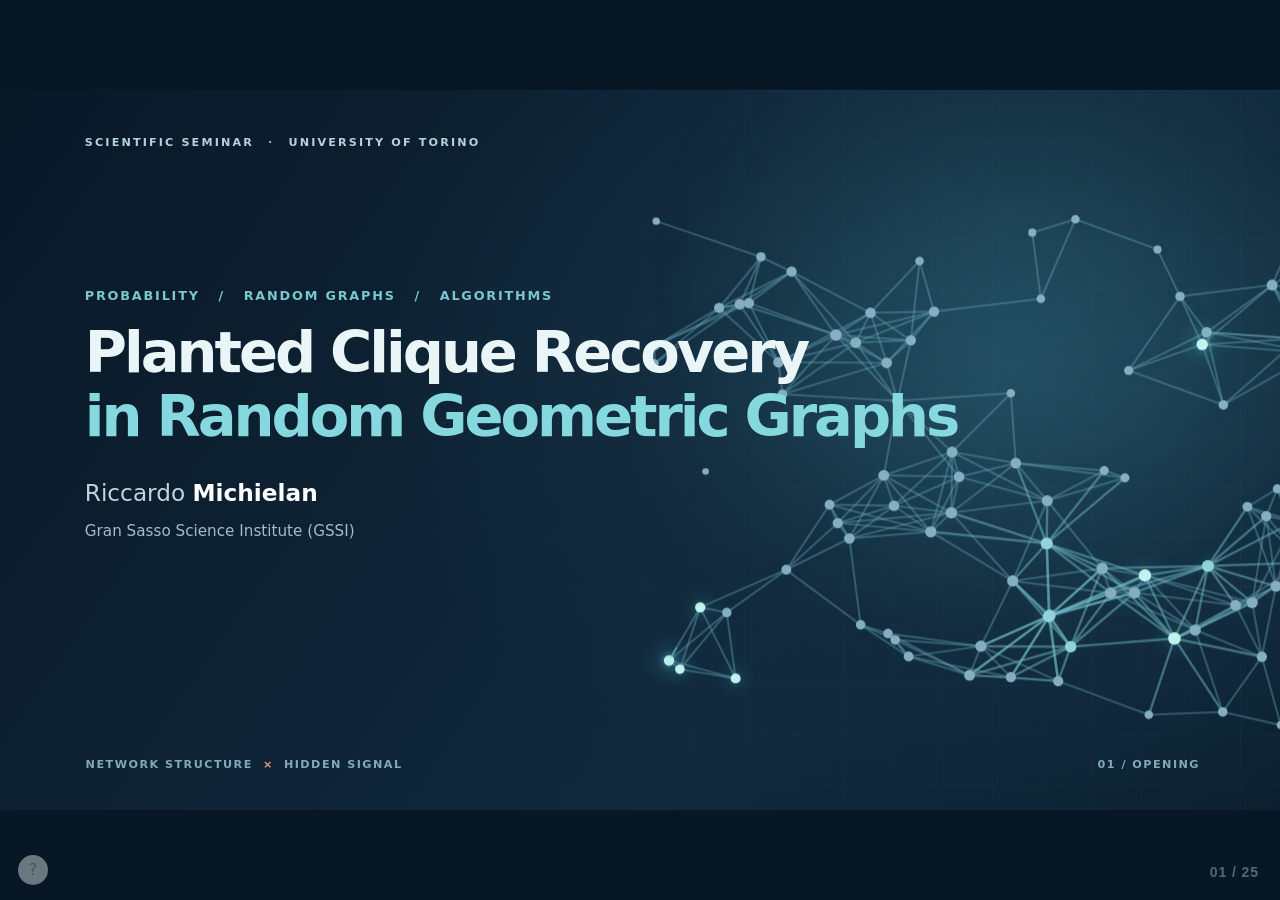
==== index.html @ 662ee512 "Refine slide 18 diagram labels Co-authored-by: Copilot <223556219+Copilot@users.noreply.github.com>" ====
<!doctype html><html lang="en"><head><meta charset="utf-8"><meta name="viewport" content="width=device-width,initial-scale=1"><title>Planted Clique Recovery in Random Geometric Graphs</title><style>/* Canonical 12-Nov-2026 deck viewport/slide foundation.
   These are shared template rules, not RGG-specific positioning patches. */
:root{color-scheme:dark}
html,body{margin:0;width:100%;height:100%;overflow:hidden;background:#081726}
body{font-family:"Aptos Display",Aptos,"Segoe UI Variable Display","Segoe UI",system-ui,-apple-system,sans-serif;-webkit-font-smoothing:antialiased}
.slide{isolation:isolate;position:absolute;left:0;top:0;overflow:hidden;width:1600px;height:900px;transform:scale(var(--deck-scale,1));transform-origin:0 0}

/* One logical 1600 x 900 stage. Only the stage is scaled on resize. */
:root{--deck-scale:1;--paper:#f3f7f9;--txt:#20394b;--sub:#496778;--a:#198a94;--violet:#9270bd;--orange:#c58752;--green:#279d8a;--body-size:27px;--caption-size:20px;--motion:650ms;--ease:cubic-bezier(.23,.75,.22,1);}
#deck-viewport{position:fixed;inset:0;display:grid;place-items:center;overflow:hidden;background:#081726;}
#deck-frame{position:relative;width:calc(1600px * var(--deck-scale));height:calc(900px * var(--deck-scale));}
button,input{font-family:inherit;}
.stage{position:absolute;inset:0;z-index:3;opacity:0;pointer-events:none;visibility:hidden;transition:opacity 400ms ease,visibility 400ms;}
.stage.is-active{opacity:1;pointer-events:auto;visibility:visible;}
.stage .line-label{position:absolute;left:104px;top:48px;font-size:17px;font-weight:750;letter-spacing:.13em;color:#52768a;}
.stage .line-label::before{content:"";display:inline-block;width:7px;height:7px;border-radius:50%;background:var(--a);margin-right:12px;}
.s4 .line-label::before{background:var(--violet);}.s5 .line-label::before{background:var(--orange);}
.top{position:absolute;left:104px;right:100px;top:110px;z-index:2;}
.stage h2{font-size:54px;letter-spacing:-.052em;font-weight:690;line-height:1.09;margin:0;color:#223a4c;}
.stage .sub{margin:13px 0 0;font-size:25px;color:#4f6d7f;line-height:1.35;max-width:94%;}
.stage .foot{position:absolute;left:104px;bottom:34px;font-size:14px;letter-spacing:.055em;color:#557285;font-weight:670;}
.foot strong{color:#304a5d;}
.eyeline{font-size:18px;font-weight:760;letter-spacing:.09em;color:#177e88;margin-bottom:12px;}
.s4 .eyeline{color:#855bab;}.s5 .eyeline{color:#a56b3d;}
.phase{position:absolute;inset:0;opacity:0;visibility:hidden;transform:translateY(7px);transition:opacity 380ms ease,transform 550ms var(--ease),visibility 380ms;}
.stage[data-step="0"] .phase[data-i="0"],.stage[data-step="1"] .phase[data-i="1"],.stage[data-step="2"] .phase[data-i="2"],.stage[data-step="3"] .phase[data-i="3"]{opacity:1;visibility:visible;transform:none;}
.phase h3{font-size:34px;letter-spacing:-.035em;line-height:1.14;margin:0 0 15px;font-weight:700;color:#243d50;}
.phase p{font-size:var(--body-size);color:#385568;line-height:1.38;margin:0 0 12px;}
.pillbox{margin-top:20px;display:flex;flex-wrap:wrap;gap:9px;}
.pillbox span{border:1px solid #ccdee5;background:#ffffffb0;border-radius:5px;padding:8px 11px;color:#416177;font-size:18px;font-weight:630;}
.idea{margin-top:22px;background:#e2f3ef;padding:17px;border-radius:3px;border-left:4px solid #29a28a;color:#36675f;font-size:23px;line-height:1.35;}
.latex svg{overflow:visible;vertical-align:middle;max-width:100%;}
.formula.latex svg{font-size:1.15em;color:#20394a;}
.meta .latex svg{font-size:1em;color:inherit;}
@media(prefers-reduced-motion:reduce){.stage,.phase,.network-stage,.hero{transition:none;}}
@media print{#deck-viewport{position:static;display:block;}#deck-frame{width:1600px;height:900px;}.slide{transform:none;}body{print-color-adjust:exact;-webkit-print-color-adjust:exact;}}

.slide:focus{outline:none;}

/* Reusable opt-in scientific layout primitives. Existing 12-Nov slides are unchanged. */
.talk-stack{display:flex;flex-direction:column;gap:var(--talk-space,22px)}
.talk-row{display:flex;flex-direction:row;align-items:stretch;gap:var(--talk-space,22px)}
.talk-row>.talk-panel{flex:1;min-width:0}
.talk-panel{padding:var(--talk-panel-padding,24px);border:1px solid #dbe5ed;border-radius:13px;background:#fff}
.talk-muted{color:#506b7d}
.talk-math{display:flex;align-items:center;justify-content:center;text-align:center}
.talk-two-column{display:grid;grid-template-columns:repeat(2,minmax(0,1fr));gap:var(--talk-space,22px)}

/* Opt-in theorem, algorithm, and takeaway patterns for new slides. */
.talk-theorem-card,.talk-algorithm-card{background:#fff;border:1px solid #d9e5e9;border-radius:12px;padding:28px 30px}
.talk-theorem-label{font-size:16px;letter-spacing:.105em;font-weight:750;color:#a06a33}
.talk-theorem-card h3,.talk-algorithm-card h3{font-size:32px;color:#2a4455;letter-spacing:-.03em;margin:17px 0}
.talk-theorem-card p,.talk-algorithm-card p{font-size:24px;line-height:1.4;color:#456276}
.talk-formula{padding:19px 22px;margin-top:28px;background:#ecf5f7;color:#1e7786;border-left:4px solid #4cabb2;font-size:28px;font-weight:600}
.talk-steps{margin:21px 0 0;background:#f6f9fa;border-left:3px solid #c58d50;padding:22px 24px;font:23px/1.55 'Cascadia Code',Consolas,monospace;color:#365263;white-space:pre-wrap}
.talk-takeaway{background:#e8f3f2;border-left:4px solid #269b9b;padding:25px 28px;border-radius:8px}
.talk-takeaway strong{color:#20777d;font-size:23px}.talk-takeaway p{color:#385d62;font-size:25px;margin:12px 0 0}

/* Presenter controls stay outside the scaled stage, available at any window size. */
.toolbar{position:fixed;left:18px;bottom:15px;z-index:90;}
.toolbar>button:not(#help),.toolbar .seed,.nav>button{display:none;}
.toolbar #help{width:30px;height:30px;padding:0;border:1px solid #92afbb55;border-radius:50%;background:#eff6f7aa;color:#477d8c;font-size:15px;cursor:pointer;opacity:.65;}
.toolbar #help:hover{opacity:1;}
.nav{position:fixed;right:20px;bottom:18px;z-index:90;pointer-events:none;}
.nav span{font-size:13px;color:#7c97a8;font-weight:700;letter-spacing:.08em;}
.helpbox{position:fixed;bottom:60px;left:18px;z-index:95;background:#153247;color:#eaf2f5;padding:19px 23px;border:1px solid #32677f;border-radius:10px;font-size:15px;line-height:1.85;display:none;box-shadow:0 19px 50px #0004;max-width:calc(100vw - 36px);}
.helpbox.visible{display:block;}
.network-parameters{position:fixed;right:25px;bottom:60px;z-index:100;width:min(410px,calc(100vw - 36px));max-height:calc(100vh - 90px);overflow:auto;color:#e9f1f7;background:#122b3c;border:1px solid #457082;border-radius:14px;padding:20px 22px 18px;box-shadow:0 20px 65px #03172555;visibility:hidden;opacity:0;transform:translateY(10px);pointer-events:none;transition:opacity 200ms,transform 200ms,visibility 200ms;}
.network-parameters.visible{visibility:visible;opacity:1;transform:none;pointer-events:auto;}
.parameter-heading{display:flex;align-items:center;justify-content:space-between;letter-spacing:.12em;font-size:14px;color:#79cdd1;}
.parameter-heading button{border:0;background:transparent;font-size:27px;color:#c1dce0;cursor:pointer;}
.parameter-caption{font-size:15px;line-height:1.5;color:#a6bdc9;margin:12px 0 18px;}
.network-parameters label{display:flex;align-items:center;justify-content:space-between;gap:15px;margin:13px 0;color:#d0e5ec;font-size:17px;}
.network-parameters label em{font-family:Georgia,serif;font-size:19px;font-style:italic;color:#80d2d3;}
.network-parameters input{padding:8px 10px;border:1px solid #547d90;border-radius:7px;background:#203f52;color:white;font-size:17px;font-variant-numeric:tabular-nums;}
.network-parameters input:focus{outline:2px solid #6dd1d6;outline-offset:2px;}
.network-parameters .parameter-slider{width:100%;display:block;margin:2px 0 0;padding:0;accent-color:#6ccdd2;background:transparent;height:25px;cursor:pointer;}
.network-parameters output{min-width:60px;text-align:right;color:#85d2d7;font-size:18px;font-weight:760;font-variant-numeric:tabular-nums;}
.parameter-limits{display:flex;justify-content:space-between;color:#a3bdc7;font-size:14px;margin:0 0 10px;}
#seed-input{display:block;width:100%;margin:1px 0 8px;}
.parameter-error{color:#f4b7ad;font-size:14px;line-height:1.3;}
.parameter-apply{width:100%;padding:11px;border:1px solid #79c8d0;border-radius:7px;background:#277d8c;color:white;font-size:16px;font-weight:750;cursor:pointer;}
.parameter-apply:hover{background:#308d9a;}
.network-parameters p{color:#abc3ce;margin:12px 0 0;font-size:14px;}
.network-parameters kbd{border:1px solid #668b9d;border-radius:3px;padding:1px 4px;color:#dceff4;}
@media print{.toolbar,.nav,.helpbox,.network-parameters{display:none;}}

/* Confirm slider updates at the presentation scale without hiding the deck. */
.parameter-status{position:fixed;z-index:91;right:26px;bottom:57px;max-width:min(540px,calc(100vw - 40px));background:#142f42;color:#eefaff;border:1px solid #72bfc2;border-radius:9px;padding:11px 15px;font-size:15px;font-weight:650;box-shadow:0 11px 35px #001b2d55;pointer-events:none;opacity:0;transform:translateY(8px);transition:opacity 220ms,transform 220ms;}
.parameter-status.visible{opacity:1;transform:none;}
@media print{.parameter-status{display:none;}}

/* New talk: long interactive slides need a concise, readable help panel. */
.helpbox .help-secondary{display:block;margin-top:10px;padding-top:10px;border-top:1px solid #32677f;color:#b6d3dd;font-size:13px;line-height:1.45}
.toolbar #help:focus-visible{outline:2px solid #5ac4cf;outline-offset:4px;opacity:1}
/* Let the hidden navigation buttons stay absent exactly as in the 12-Nov deck. */

/* Planted Clique Recovery · 1600 x 900 · inspired by 12-Nov-2026 deck */
:root{--ink:#203c4f;--sub:#546e7f;--accent:#218c95;--rust:#db8a53;--blue:#528baa;--line:#d4e2e8;--paper:#f3f7f9;--soft:#eaf4f4}
*{box-sizing:border-box}html,body{background:#091827;font-family:'Aptos Display',Aptos,'Segoe UI Variable Display','Segoe UI',system-ui,sans-serif}
.slide{background:linear-gradient(135deg,#f7fafb,#eff5f7);color:var(--ink)}
.stage{background:radial-gradient(ellipse 55% 70% at 80% 22%,#e7f2f5,transparent),linear-gradient(135deg,#f4f8fa,#eef3f8);color:var(--ink)}
.stage .line-label{top:48px;left:104px;font-size:17px;font-weight:750;letter-spacing:.13em;color:#52768a}
.stage .top{left:104px;right:100px;top:110px}
.stage h2{font-size:54px;line-height:1.09;font-weight:690;letter-spacing:-.052em;margin:0;color:#223a4c}
.stage .top .sub{font-size:25px;line-height:1.35;margin:13px 0 0;color:#4f6d7f}
.stage .foot{left:104px;bottom:34px;right:100px;letter-spacing:.055em;font-size:14px}
.foot-right{float:right;font-weight:620;color:#8197a3}
.tex svg{vertical-align:-.12em;max-width:100%;height:auto;color:inherit;fill:currentColor}
.mini-label{font-size:15px;letter-spacing:.13em;font-weight:800;color:#2a9b95}
.teal{font-style:normal;color:#208d91}
[data-reveal]{opacity:.08;transform:translateY(8px);transition:opacity .48s ease,transform .55s ease,filter .5s;filter:grayscale(.8)}
.stage[data-step="1"] [data-reveal="1"],.stage[data-step="2"] [data-reveal="1"],.stage[data-step="3"] [data-reveal="1"],.stage[data-step="4"] [data-reveal="1"],.stage[data-step="5"] [data-reveal="1"],
.stage[data-step="2"] [data-reveal="2"],.stage[data-step="3"] [data-reveal="2"],.stage[data-step="4"] [data-reveal="2"],.stage[data-step="5"] [data-reveal="2"],
.stage[data-step="3"] [data-reveal="3"],.stage[data-step="4"] [data-reveal="3"],.stage[data-step="5"] [data-reveal="3"],
.stage[data-step="4"] [data-reveal="4"],.stage[data-step="5"] [data-reveal="4"],.stage[data-step="5"] [data-reveal="5"],
.stage [data-reveal="0"]{opacity:1;transform:none;filter:none}
.stage[data-step="1"] [data-reveal="1"],.stage[data-step="2"] [data-reveal="1"],.stage[data-step="3"] [data-reveal="1"],.stage[data-step="4"] [data-reveal="1"],.stage[data-step="5"] [data-reveal="1"],.stage[data-step="2"] [data-reveal="2"],.stage[data-step="3"] [data-reveal="2"],.stage[data-step="4"] [data-reveal="2"],.stage[data-step="5"] [data-reveal="2"],.stage[data-step="3"] [data-reveal="3"],.stage[data-step="4"] [data-reveal="3"],.stage[data-step="5"] [data-reveal="3"],.stage[data-step="4"] [data-reveal="4"],.stage[data-step="5"] [data-reveal="4"],.stage[data-step="5"] [data-reveal="5"]{opacity:1;transform:none;filter:none}
.graph-caption{height:38px;display:flex;align-items:center;justify-content:space-between;padding:0 7px;color:#54798a;font-size:15px;font-weight:770;letter-spacing:.07em}
.graph-caption span{font-size:14px;color:#2d9290}
.legend-dot{display:inline-block;width:10px;height:10px;border-radius:50%;background:#5e96a3;margin-right:8px;vertical-align:middle}.legend-dot.orange{background:#dc915a}.legend-dot.selected{background:#dd965f;box-shadow:0 0 0 3px #e8b98f77}
/* cover, a true two-state transformation */
.cover-background{position:absolute;inset:0;background:radial-gradient(ellipse 53% 70% at 79% 39%,#21485c 0%,#122b3d 56%,transparent 94%),linear-gradient(125deg,#091827,#112a3d 65%,#0b1f2f);transition:opacity 1.2s;z-index:0}
.cover-mesh{position:absolute;inset:0;background-image:linear-gradient(#addce307 1px,transparent 1px),linear-gradient(90deg,#addce307 1px,transparent 1px);background-size:62px 62px;mask-image:linear-gradient(90deg,transparent 20%,black 80%);z-index:0;transition:opacity 1s}
.cover-glow{position:absolute;right:-130px;top:-200px;width:900px;height:850px;background:radial-gradient(ellipse,#3e9caa22,transparent 70%);filter:blur(35px);pointer-events:none;transition:opacity 1s}
.cover-art{position:absolute;right:-100px;top:84px;width:930px;height:780px;z-index:1;opacity:.97;filter:drop-shadow(0 0 16px #75b9c011);transition:right 1.1s,top 1.1s,width 1.1s,opacity .8s}
.cover-art svg{width:100%;height:100%;overflow:visible}
.cover-left{position:absolute;top:0;left:106px;z-index:3;width:1120px;color:#eaf5f8;transition:opacity .6s,transform .9s}
.cover-pre{margin-top:57px;letter-spacing:.19em;font-size:14px;font-weight:740;color:#b6d0dd}.cover-pre span{color:#6dbec7;margin:0 10px}
.cover-category{margin-top:174px;color:#79c7cf;font-size:16px;font-weight:700;letter-spacing:.14em}
.cover-left h1{font-size:72px;line-height:1.095;font-weight:620;letter-spacing:-.053em;margin:23px 0 40px;text-wrap:balance}
.cover-left h1 em{font-style:normal;color:#85d9de;font-weight:570}
.cover-name{font-size:29px;color:#bfd5df}.cover-name strong{color:#fff}.cover-meta{font-size:19px;color:#a2bdcb;margin-top:18px}
.cover-bottom{position:absolute;z-index:3;left:107px;right:100px;bottom:50px;display:flex;justify-content:space-between;color:#80aab8;font-size:14px;font-weight:720;letter-spacing:.13em;transition:color .9s}.cover-bottom i{color:#e7a07a;font-style:normal;margin:0 6px}
.cover-about{position:absolute;z-index:2;left:106px;top:84px;width:785px;opacity:0;pointer-events:none;transform:translateY(18px);transition:opacity .65s,transform .85s}
.cover-about-tag{color:#248b92;font-weight:790;font-size:16px;letter-spacing:.14em;margin-bottom:35px}
.cover-about h2{color:#25445b;font-size:46px;line-height:1.13;letter-spacing:-.048em;margin:0;font-weight:700}.cover-about h2 em{color:#288d96;font-style:normal}
.cover-author{color:#607b8b;font-size:23px;margin-top:22px}.cover-author span{padding:0 8px;color:#a7bdc7}
.cover-collab-label{margin:60px 0 19px;color:#598298;font-weight:780;font-size:15px;letter-spacing:.13em}
.cover-collaborators{display:flex;gap:18px;width:782px}.collab{width:244px;background:#ffffffd9;border:1px solid #dce8eb;border-radius:12px;padding:14px;box-shadow:0 10px 24px #1b4f5e0a}.collab img{width:100%;height:127px;object-fit:cover;object-position:center 32%;border-radius:7px;filter:saturate(.83)}.collab:nth-child(3) img{object-position:center 29%}.collab b{display:block;font-size:18px;line-height:1.08;color:#24475c;margin:10px 0 5px}.collab small{display:block;min-height:25px;color:#648194;font-size:13px;line-height:1.2}
.cover-paper{margin-top:32px;border-top:1px solid #d6e3e8;padding-top:17px;display:flex;flex-direction:column;gap:6px}.cover-paper small{font-size:13px;letter-spacing:.12em;font-weight:800;color:#8a9fa9}.cover-paper a{color:#27818a;font-size:19px;text-decoration:none;font-weight:690}.cover-paper a:hover{text-decoration:underline}
.slide[data-page="1"][data-step="1"] .cover-background,.slide:not([data-page="1"]) .cover-background{opacity:0}
.slide[data-page="1"][data-step="1"] .cover-mesh,.slide:not([data-page="1"]) .cover-mesh{opacity:0}
.slide[data-page="1"][data-step="1"] .cover-glow,.slide:not([data-page="1"]) .cover-glow{opacity:0}
.slide[data-page="1"][data-step="1"] .cover-left,.slide:not([data-page="1"]) .cover-left{opacity:0;transform:translateY(-24px);pointer-events:none}
.slide[data-page="1"][data-step="1"] .cover-about{opacity:1;transform:none;pointer-events:auto;transition-delay:.3s}
.slide[data-page="1"][data-step="1"] .cover-bottom{color:#6f96a5}
.slide[data-page="1"][data-step="1"] .cover-art{width:800px;right:3px;top:77px}
.slide:not([data-page="1"]) .cover-art,.slide:not([data-page="1"]) .cover-bottom,.slide:not([data-page="1"]) .cover-about{opacity:0;pointer-events:none}
/* slide 2 */
.hidden-pane{position:absolute;left:106px;right:96px;top:280px;height:507px;transition:opacity .6s,transform .65s}
.hidden-first{display:grid;grid-template-columns:270px 1fr;gap:30px}.small-pattern{padding:23px;border:1px solid #d8e4e8;border-radius:14px;background:#fff;display:flex;flex-direction:column;align-items:center;justify-content:center;gap:20px}.small-pattern small{font-size:15px;letter-spacing:.08em;color:#5b7e8b;font-weight:800;white-space:nowrap}.small-pattern svg{width:230px}.small-pattern span{font-size:19px;color:#537687}
.hidden-graph-area{border:1px solid #d8e5e8;background:#f9fcfc;border-radius:14px;overflow:hidden}.graph-kicker{text-align:center;padding:22px 0 6px;color:#2e6373;font-size:24px;font-weight:680}.hidden-graph-area svg{display:block;width:97%;height:405px;margin:auto}
.hidden-pair{opacity:0;pointer-events:none;transform:translateY(15px)}.pair-question{text-align:center;color:#2c6273;font-size:29px;font-weight:680;height:47px}.pair-wrap{height:452px;display:grid;grid-template-columns:1fr 1fr;gap:20px}.pair-card{border:1px solid #d6e4e9;border-radius:15px;background:#fff;overflow:hidden}.pair-name{font-size:18px;color:#3e798a;font-weight:800;letter-spacing:.11em;text-align:center;padding:13px}.pair-card svg{height:380px;width:100%}
.s2[data-step="3"] .hidden-first,.s2[data-step="4"] .hidden-first,.s2[data-step="5"] .hidden-first{opacity:0;pointer-events:none;transform:translateY(-12px)}
.s2[data-step="3"] .hidden-pair,.s2[data-step="4"] .hidden-pair,.s2[data-step="5"] .hidden-pair{opacity:1;pointer-events:auto;transform:none}
.s2-takeaway{position:absolute;left:106px;right:96px;bottom:73px;text-align:center;color:#3d817d;font-size:24px;font-weight:680}
/* slide 3 */
.paine-idea{position:absolute;left:106px;right:100px;top:283px;height:175px;display:flex;align-items:center;gap:33px;padding:13px 30px;background:#eaf4f2;border-left:5px solid #4ca88f;border-radius:0 11px 11px 0}.paine-idea svg{width:260px;height:150px;flex:none}.paine-idea>div{display:flex;flex-direction:column;gap:9px}.paine-idea strong{font-size:29px;font-weight:720;color:#2d5d63}.paine-idea p{font-size:21px;margin:0;color:#58777a}
.paine-agenda{position:absolute;left:106px;right:100px;top:494px;height:230px;display:grid;grid-template-columns:1fr 35px 1fr 35px 1fr;gap:9px;align-items:center}.agenda{background:#fff;border:1px solid #d6e3e7;border-top:5px solid #3ba399;border-radius:12px;padding:24px 25px;height:212px}.agenda:nth-of-type(3){border-top-color:#967ab8}.agenda:nth-of-type(5){border-top-color:#bc8953}.agenda-num{font-size:17px;font-weight:770;color:#2a918c}.agenda h3{font-size:30px;margin:13px 0 9px;color:#285262}.agenda p{font-size:21px;color:#4f6d7b;margin:0 0 12px;line-height:1.22}.agenda small{color:#6d8994;font-size:15px}.agenda-arrow{text-align:center;color:#55a9a3;font-size:32px}.paine-specific{position:absolute;left:490px;right:440px;bottom:76px;font-size:23px;font-weight:530;color:#356c70;text-align:center}.paine-logos{position:absolute;right:100px;bottom:70px;display:flex;gap:15px;align-items:center}.paine-logos img{width:110px;height:60px;object-fit:contain;background:white;border:1px solid #dae7e8;border-radius:6px;padding:5px}.paine-logos img:first-child{width:114px}
/* slide 4 */
.er-left{position:absolute;left:106px;top:292px;width:540px;display:flex;flex-direction:column;gap:16px}.step-line{display:flex;flex-direction:column;gap:6px;padding:15px 20px;border-left:4px solid #3b9e9b;background:#fff;border-radius:0 10px 10px 0;min-height:82px;box-shadow:0 9px 22px #1a506307}.step-line b{font-size:15px;letter-spacing:.07em;color:#248b90}.step-line .tex{font-size:25px;color:#214c5d}.step-line small{font-size:17px;color:#6b8795}.step-line>span:not(.tex){font-size:22px}.er-message{font-size:26px;color:#3b7a80;background:#e9f5f2;padding:17px 20px;border-radius:8px}
.er-right{position:absolute;left:673px;right:100px;top:275px;height:538px;background:#fff;border:1px solid #dae7eb;border-radius:15px;padding:14px}.er-right svg{width:100%;height:430px;display:block}.graph-legend{display:flex;justify-content:space-around;font-size:17px;color:#617f8d;margin-top:11px}
/* slide 5 */
.timeline-bar{position:absolute;left:155px;right:145px;top:348px;height:4px;background:linear-gradient(90deg,#b5d3da,#58a0a6);border-radius:10px}.history-grid{position:absolute;left:106px;right:100px;top:322px;height:430px;display:grid;grid-template-columns:repeat(4,minmax(0,1fr));gap:21px}.history-item{position:relative;padding:53px 22px 22px;background:linear-gradient(#fff,#f6fafb);border:1px solid #d9e7eb;border-top:0;border-radius:0 0 12px 12px;margin-top:35px}.history-pin{position:absolute;top:-17px;left:25px;width:26px;height:26px;border:5px solid #fff;background:#34949c;box-shadow:0 0 0 2px #429ca2;border-radius:50%}.history-year{font-size:29px;font-weight:780;color:#2b8389;letter-spacing:-.03em}.history-name{font-size:22px;line-height:1.13;color:#2e4c5e;font-weight:760;margin:14px 0}.history-desc{font-size:21px;line-height:1.31;color:#5a7888;min-height:83px}.history-math{font-size:21px;color:#257f85;margin-top:20px;min-height:45px}.history-graphic{display:flex;gap:9px;margin-top:24px;height:35px}.chip-circ{height:22px;width:22px;border-radius:50%}.chip-circ.c1{background:#56a6a3}.chip-circ.c2{background:#c58c5a}.chip-circ.c3{background:#9779b4}.history-item small{position:absolute;bottom:20px;left:20px;font-size:16px;color:#8098a3}.history-source{position:absolute;left:106px;right:100px;bottom:77px;font-size:17px;color:#7b96a1}
/* slide 6 */
.gap-big{position:absolute;left:106px;right:100px;top:277px;height:460px;background:#ffffffd0;border:1px solid #d8e5ea;border-radius:14px;padding:24px 30px;overflow:hidden}.gap-big svg{width:100%;height:100%}.gap-big svg text{fill:#274d5f;font-size:32px;font-weight:700;font-family:'Segoe UI',Arial,sans-serif}.gap-big svg text.gap-point-label{font-size:16px;fill:#6b8798;font-weight:650}.gap-big .gap-text{font-size:27px;fill:#327b7f;font-weight:800;letter-spacing:.05em}.gap-big .gap-subtext{font-size:22px;font-weight:500;fill:#54827e}.gap-region{opacity:0;transition:opacity .5s}.s6[data-step="4"] .gap-region{opacity:1}.gap-note{position:absolute;left:275px;right:275px;bottom:120px;display:flex;flex-direction:column;align-items:center;gap:3px;color:#327b80;font-size:22px}.gap-note strong{font-size:27px}.gap-footnote{position:absolute;left:106px;bottom:77px;color:#8298a3;font-size:15px}
/* slide 7 */
.geom-left{position:absolute;left:106px;top:296px;width:420px;z-index:3}.geom-scene-tag{font-size:15px;font-weight:800;letter-spacing:.14em;color:#389097}.geom-left h3{font-size:42px;line-height:1.1;margin:25px 0 17px;color:#234c5f;letter-spacing:-.03em}.geom-left p{font-size:25px;line-height:1.42;margin:0;color:#587587}.geom-key{display:flex;flex-direction:column;gap:14px;margin-top:38px;font-size:17px;color:#71909c}.geom-swatch{display:inline-block;width:14px;height:14px;border-radius:50%;margin-right:8px;background:#327f9b}.geom-message{font-size:24px;line-height:1.36;color:#236c73;border-left:4px solid #259c99;padding:18px;margin-top:40px;background:#e6f3f0;border-radius:0 9px 9px 0}.geom-right{position:absolute;left:550px;right:100px;top:260px;height:535px;background:#fff;border-radius:14px;border:1px solid #d4e3e9;box-shadow:0 13px 33px #265b6909;overflow:hidden}.geom-right svg{display:block;width:100%;height:495px}.geom-image-credit{font-size:14px;color:#849da5;text-align:right;padding-right:23px}.geom-mini-note{position:absolute;left:107px;right:100px;bottom:74px;color:#6a8793;font-size:18px;letter-spacing:.01em}
/* slide 8 */
.rgg-left,.plant-left,.rec-left{position:absolute;left:106px;top:280px;width:645px;height:535px}.rgg-right,.plant-right,.rec-right{position:absolute;left:785px;top:266px;width:710px;height:564px;background:white;border:1px solid #d8e5ea;border-radius:13px;padding:13px 14px 12px}
.math-layers{display:flex;flex-direction:column;gap:11px}.math-line{background:#fff;padding:17px 18px;border:1px solid #dce6ec;border-left:4px solid #38969c;border-radius:0 9px 9px 0;font-size:24px;color:#27566a;line-height:1.35;min-height:65px}.math-line .tex{font-size:23px}.math-line p{font-size:17px;color:#72909e;margin:9px 0 0}.rgg-threshold{margin-top:23px;padding:20px 23px;background:#e8f4f1;border-radius:9px;display:flex;align-items:center;gap:17px;flex-wrap:wrap}.rgg-critical{color:#2b8d8a;font-size:17px;font-weight:800;letter-spacing:.07em}.rgg-threshold strong{font-size:27px;color:#267a80}.regime-list{display:flex;gap:13px;width:100%;font-size:16px;color:#688b92}.regime-list span+span:before{content:'·';margin-right:12px;color:#4fa5a3}
.rgg-stats{display:grid;grid-template-columns:repeat(2,minmax(0,1fr));gap:12px;margin-top:24px}.rgg-stats>div{border:1px solid #e0e9ec;background:#fff;border-radius:8px;padding:12px 16px}.rgg-stats>div span{display:block;color:#8196a2;font-size:13px;letter-spacing:.06em;font-weight:780}.rgg-stats>div strong{display:block;color:#2d6276;font-size:23px;margin-top:4px}
.rgg-right{height:575px}.rgg-right svg{display:block;width:100%;height:405px;cursor:grab;touch-action:none}.rgg-right svg:active{cursor:grabbing}.rgg-slider-row{margin:3px 11px 0}.rgg-slider-row label,.plant-control label{display:flex;justify-content:space-between;font-size:16px;font-weight:800;letter-spacing:.04em;color:#477887}.rgg-slider-row label b,.plant-control label strong{color:#1d7c84;font-size:23px;letter-spacing:0}.rgg-slider-row input,.plant-control input{appearance:none;width:100%;height:9px;background:linear-gradient(90deg,#86bcc1,#327c9c);border-radius:10px;outline:0;margin:14px 0 8px;cursor:pointer}.rgg-slider-row input::-webkit-slider-thumb,.plant-control input::-webkit-slider-thumb{appearance:none;height:20px;width:20px;border-radius:50%;background:#fff;border:4px solid #2c9498;box-shadow:0 0 0 2px #fff}.rgg-slider-row input::-moz-range-thumb,.plant-control input::-moz-range-thumb{height:17px;width:17px;border-radius:50%;background:#fff;border:4px solid #2c9498}.rgg-ticks{display:flex;justify-content:space-between;font-size:14px;color:#7f98a1;position:relative}.rgg-log-tick{position:absolute;left:19.7%;top:0;transform:translateX(-50%);color:#bb8353;font-weight:780}.rgg-log-tick:before{content:'';display:block;border-left:2px solid #d69b62;height:13px;position:absolute;top:-36px;left:50%;pointer-events:none}.rgg-instructions{font-size:13px;color:#8299a2;text-align:center;white-space:nowrap;margin-top:8px}
/* slide 9 */
.plant-left .math-line{margin-bottom:14px;min-height:70px}.plant-left .math-line small{display:block;font-size:15px;margin-top:3px;color:#75909a}.plant-left .plant-control{margin-top:10px;padding:15px 22px;border:1px solid #d9e7eb;background:#fff;border-radius:10px}.plant-control p{font-size:16px;margin:3px 0 0;color:#77919b}.plant-takeaway{margin-top:13px;background:#e8f4ee;padding:15px 21px;border-left:4px solid #36a08d;font-size:22px;color:#337d72}.plant-takeaway em{font-style:normal;font-weight:750}.plant-right{height:561px}.plant-right svg{height:438px;width:100%;cursor:grab;touch-action:none}.plant-legend{font-size:15px;color:#72909d;display:flex;justify-content:space-around;margin-top:1px}
/* slide 10 */
.rec-left{width:650px}.rec-question{background:#fff;border-left:4px solid #318e97;padding:19px 23px 20px;min-height:190px}.rec-question small{color:#28969b;font-size:14px;letter-spacing:.13em;font-weight:800}.rec-question h3{font-size:27px;line-height:1.18;margin:13px 0 12px;color:#295268}.rec-question p{font-size:21px;line-height:1.36;margin:0;color:#6d8a95}.rec-formula{font-size:25px;color:#2c7886;margin-top:17px;padding:20px;background:#fff;border:1px solid #d8e6ea;border-radius:9px}.rec-success{margin-top:18px;color:#23767e;background:#e7f5f1;border-left:4px solid #32a28a;padding:16px}.rec-success .eyeline{font-size:14px;letter-spacing:.07em;margin-bottom:10px}.rec-success .tex{font-size:29px}.rec-context{margin-top:15px;color:#547a83}.rec-context strong{font-size:19px}.rec-context-chips{display:flex;gap:8px;margin:9px 0}.rec-context-chips span{font-size:15px;color:#246e78;border-radius:6px;padding:6px 9px;background:white;border:1px solid #cee1e3}.rec-context p{font-size:16px;line-height:1.3;margin:6px 0}.rec-right{height:555px}.rec-right svg{width:100%;height:430px}.recovery-legend{font-size:14px;color:#77919c;display:flex;justify-content:space-around}.rec-final{position:absolute;left:106px;right:100px;bottom:73px;font-size:24px;color:#2e8183;text-align:center;pointer-events:none;background:#eaf6f2db;padding:12px;border-radius:7px}.rec-final strong{color:#226f72}
/* client-side generated SVGs */
.net-edge{stroke:#5c95a2;stroke-width:1.4;stroke-opacity:.4;fill:none;vector-effect:non-scaling-stroke}.net-edge.added{stroke:#de8a51;stroke-opacity:.9;stroke-width:3.1}.net-edge.marked{stroke:#dd8b4e;stroke-width:3.2;stroke-opacity:.97}.net-node{fill:#4b92a5;stroke:#e8f4f6;stroke-width:1.3}.net-node.marked{fill:#dc8951;stroke:white;stroke-width:1.8}.net-node.natural{fill:#6f9da3}.net-node.cover{stroke-width:0}

.net-stage-note{font-size:12px;fill:#7c98a2}
.torus-label{font:14px 'Segoe UI',sans-serif;fill:#668795}.component-count-label{fill:#2c7d87}
@media (prefers-reduced-motion: reduce){.cover-art,.cover-left,.cover-about,.cover-background,.cover-mesh,.cover-glow,[data-reveal]{transition:none!important}}
:root{--brand-logo:url("[data-uri]");}
/* Final stage-fit refinements for 900px projection */
.s8 .rgg-left{top:275px}
.s8 .math-layers{gap:8px}
.s8 .math-line{padding:11px 16px;min-height:55px;font-size:22px}
.s8 .math-line .tex{font-size:21.5px}
.s8 .math-line p{font-size:14px;margin:5px 0 0}
.s8 .rgg-threshold{margin-top:11px;padding:12px 17px;gap:9px}
.s8 .rgg-threshold strong{font-size:23px}
.s8 .regime-list{font-size:14px;gap:8px}
.s8 .rgg-stats{margin-top:11px;gap:8px}
.s8 .rgg-stats>div{padding:9px 13px}
.s8 .rgg-stats>div span{font-size:12px}
.s8 .rgg-stats>div strong{font-size:21px;margin-top:2px}
.s9 .plant-left{top:274px}
.s9 .plant-left .math-line{padding:11px 16px;min-height:61px;margin-bottom:9px}
.s9 .plant-left .math-line .tex{font-size:22px}
.s9 .plant-left .math-line small{font-size:14px}
.s9 .plant-left .plant-control{padding:11px 18px;margin-top:8px}
.s9 .plant-takeaway{margin-top:9px;padding:11px 16px;font-size:19px}
.s10 .rec-left{top:270px}
.s10 .rec-question{min-height:154px;padding:14px 19px}
.s10 .rec-question h3{font-size:25px;margin:9px 0 9px}
.s10 .rec-question p{font-size:18px;line-height:1.3}
.s10 .rec-formula{font-size:22px;margin-top:10px;padding:12px 16px}
.s10 .rec-success{margin-top:12px;padding:12px}
.s10 .rec-success .tex{font-size:25px}
.s10 .rec-context{margin-top:9px}
.s10 .rec-context-chips{margin:7px 0;gap:6px}
.s10 .rec-context-chips span{font-size:13px;padding:5px 7px}
.s10 .rec-context p{font-size:14px}
.s10 .rec-final{display:none}
.gap-text,.gap-subtext{opacity:0;transition:opacity .6s}
.s6[data-step="4"] .gap-text,.s6[data-step="4"] .gap-subtext{opacity:1}
.net-edge.natural-highlight{stroke:#9274b8;stroke-opacity:.93;stroke-width:3.4}
.pair-card.right-answer{border-color:#d69c64;box-shadow:0 0 0 3px #dba36e44}
/* The shared deck skeleton requires a sized, positioned stage. */
.slide{position:absolute;left:0;top:0;width:1600px;height:900px;overflow:hidden;isolation:isolate;transform:scale(var(--deck-scale,1));transform-origin:top left}

/* Historical formulae occupy their own line after inline MathJax substitution. */
.history-math{display:block;margin-top:11px;font-size:23px;white-space:nowrap}
.history-math svg{max-height:46px;width:auto}

/* SLIDE 01 patch — original 12 Nov network animation on a genuine hard RGG */
.cover-art #network{display:block;width:100%;height:100%;overflow:visible;filter:drop-shadow(0 0 13px rgba(63,155,181,.09))}
.cover-art #network .signals,.cover-art #network .anomalies,.cover-art #network .glitch-overlay{pointer-events:none}
.cover-art #network #base-network .edges line{transition:stroke 950ms ease,stroke-opacity 950ms ease}
.slide[data-page="1"][data-step="1"] .cover-art #base-network .edges line{stroke:#3e8495;stroke-opacity:.63}
.slide[data-page="1"][data-step="1"] .cover-art{filter:drop-shadow(0 0 12px rgba(55,134,157,.08))}
/* Image proportions: identical face frames. Replace files with user-supplied photos. */
.cover-about{top:67px}
.cover-about-tag{margin-bottom:24px}
.cover-about h2{font-size:45px}
.cover-author{margin-top:16px;font-size:21px}
.cover-collab-label{margin:37px 0 17px}
.cover-collaborators{gap:18px}
.collab{display:flex;flex-direction:column;align-items:center;justify-content:flex-start;min-height:250px;padding:14px 12px}
.collab img{display:block;width:160px;height:160px;max-width:100%;aspect-ratio:1/1;object-fit:cover;object-position:50% 32%;border-radius:11px;filter:none;background:#e3edf0}
.collab:nth-child(2) img{object-position:50% 30%}
.collab:nth-child(3) img{object-position:50% 32%}
.collab b{margin:10px 0 5px;text-align:center;font-size:17px;line-height:1.15}
.collab small{font-size:12px;line-height:1.25;min-height:29px;text-align:center}
.cover-paper{margin-top:18px;padding-top:13px;gap:4px}
.cover-paper p{margin:0;color:#395b6d;font-size:17px;line-height:1.37;letter-spacing:-.013em}
.cover-paper p a{font-size:inherit;font-weight:650;color:#287e88;text-decoration:none}
.cover-paper p a:hover{text-decoration:underline}
.cover-paper p .paper-doi{font-size:15px;letter-spacing:.02em}

/* Uniform round portraits; per-person optical crop can be refined with the new supplied images. */
.portrait-frame{display:block;width:156px;height:156px;flex:0 0 156px;overflow:hidden;border-radius:50%;background:#eef5f8;box-shadow:0 0 0 2px white,0 4px 16px #22546b16}
.portrait-frame img{display:block;width:100%;height:100%;max-width:none;object-fit:cover;border-radius:0;transform-origin:center center}
.portrait-avrachenkov img{object-position:50% 48%;transform:scale(1.02)}
.portrait-bobu img{object-position:50% 46%;transform:scale(1.10)}
.portrait-litvak img{object-position:50% 40%;transform:scale(1.10)}

/* INTRODUCTION / slides 2-3 — approved focused revision */
.s2 .hidden-mode-label{position:absolute;top:-35px;left:0;font-size:16px;font-weight:850;letter-spacing:.16em;color:#2a8b90}
.s2 .hidden-first{padding-top:2px}
.s2 .hidden-pair .hidden-mode-label{top:-35px}
.s2 .net-node.natural-marked{fill:#9470bd;stroke:#fff;stroke-width:2.2}
.s2 .net-edge.natural-highlight{stroke:#9066b6;stroke-opacity:1;stroke-width:3.8}
.s2 .net-edge.added{stroke:#e78b45;stroke-opacity:1;stroke-width:3.8}
.s2 .net-node.marked{fill:#e78b45;stroke:#fff;stroke-width:2.2}
.s2 .graph-kicker{font-size:23px}
.s3 .paine-logos{top:23px;bottom:auto;right:100px;gap:18px;z-index:2;align-items:center;height:82px}
.s3 .paine-logos img{height:80px;width:178px;object-fit:contain;background:transparent;border:none;border-radius:0;padding:0}
.s3 .paine-logos img:first-child{width:186px}

/* v02 · PAiNe link and scan-able embedded QR */
.s3 .paine-project-link{position:absolute;right:205px;bottom:96px;display:flex;flex-direction:column;text-align:right;gap:5px;z-index:3;max-width:310px}
.s3 .paine-project-link a{font-size:18px;line-height:1.12;font-weight:750;color:#278b91;text-decoration:none}
.s3 .paine-project-link a:hover{text-decoration:underline}
.s3 .paine-project-link small{font-size:13px;color:#7b95a2}
.s3 .paine-qr{position:absolute;right:105px;bottom:85px;width:90px;height:90px;padding:4px;border:1px solid #d7e4e8;border-radius:7px;background:white;z-index:3}
.s3 .paine-qr img{display:block;width:100%;height:100%;image-rendering:crisp-edges}
.s3 .paine-specific{right:460px;left:275px;bottom:87px;font-size:21px}
/* v02 · ER network has a stable adjacency-derived Kamada–Kawai layout */
.s4 .er-left{top:295px;gap:19px;width:530px}
.s4 .step-line{min-height:103px;gap:8px;padding:17px 20px}
.s4 .step-line.er-observe{border-left-color:#de955b;background:#fff8f0;min-height:109px}
.s4 .step-line.er-observe b{color:#bb7144}
.s4 .step-line.er-observe>span{color:#315b69;font-size:22px;font-weight:650}
.s4 .step-line.er-observe small{font-size:17px}
.s4 .er-right{top:275px;height:550px}
.s4 .er-right svg{height:445px}
.s4 .net-node.marked{fill:#ed863a;stroke:#fff9e9;stroke-width:3.4;paint-order:stroke;filter:drop-shadow(0 0 5px rgba(234,113,33,.60))}
.s4 .net-node:not(.marked){fill:#78a1ab;stroke:#eef6f6;stroke-width:1.25}
.s4[data-step="1"] .net-edge:not(.added),.s4[data-step="2"] .net-edge:not(.added){stroke-opacity:.16}
.s4 .net-edge.added{stroke:#df7e34;stroke-opacity:1;stroke-width:3.8}
/* v02 · historical references, individually line-broken and click-through */
.s5 .timeline-bar{top:327px}
.s5 .history-grid{top:300px;height:368px}
.s5 .history-item{padding-top:47px}
.s5 .history-item .history-name{margin:10px 0}
.s5 .history-item .history-desc{font-size:19px;min-height:85px}
.s5 .history-item .history-math{font-size:21px}
.s5 .history-references{position:absolute;top:697px;left:106px;right:100px;display:flex;flex-direction:column;gap:5px;padding-top:10px;border-top:1px solid #d3e3e8}
.s5 .history-references a{font-size:14.1px;color:#637f8d;text-decoration:none;white-space:nowrap;line-height:1.18}
.s5 .history-references a b{color:#346a7c;font-weight:760}
.s5 .history-references a:hover{text-decoration:underline;color:#278b91}
/* v02 · Tokyo/benchmark comparison with original Toronto threshold diagram */
.s6 .gap-big{left:106px;right:100px;top:260px;height:400px;padding:23px 32px;background:#fff;border-color:#dce7e9}
.s6 .gap-big svg{overflow:visible}
.s6 .gap-big svg text{font-family:'Segoe UI Variable Display','Segoe UI',Arial,sans-serif;font-weight:720;fill:#365566;font-size:28px}
.s6 .gap-big svg .gap-tick-caption{font-weight:600;font-size:17px;fill:#758f9a}
.s6 .gap-big svg .gap-region-label{font-size:20px;font-weight:800;letter-spacing:.015em}
.s6 .gap-big svg .gap-region-small{font-size:18px;font-weight:550}
.s6 .gap-big svg .gap-red-label{fill:#a6636d;opacity:0;transition:opacity .55s}
.s6[data-step="1"] .gap-red-label,.s6[data-step="2"] .gap-red-label,.s6[data-step="3"] .gap-red-label,.s6[data-step="4"] .gap-red-label{opacity:1}
.s6 .gap-red{fill:#fae1e1;opacity:0;transition:opacity .6s}
.s6[data-step="1"] .gap-red,.s6[data-step="2"] .gap-red,.s6[data-step="3"] .gap-red,.s6[data-step="4"] .gap-red{opacity:1}
.s6 .gap-green{fill:#d6efdb;opacity:0;transition:opacity .5s,transform 1s ease}
.s6 .gap-green-original{rx:4}
.s6[data-step="2"] .gap-green-original,.s6[data-step="3"] .gap-green-original,.s6[data-step="4"] .gap-green-original{opacity:1}
.s6 .gap-green-expand{transform:scaleX(0);transform-origin:996px 160px;transform-box:view-box}
.s6[data-step="3"] .gap-green-expand,.s6[data-step="4"] .gap-green-expand{transform:scaleX(1);opacity:1}
.s6 .gap-green-label-first,.s6 .gap-green-label-final{fill:#3a8961;opacity:0;transition:opacity .4s}
.s6[data-step="2"] .gap-green-label-first{opacity:1}
.s6[data-step="3"] .gap-green-label-final,.s6[data-step="4"] .gap-green-label-final{opacity:1}
.s6 .gap-center-first,.s6 .gap-center-final{font-size:21px;fill:#5c7882;font-weight:600;opacity:0;transition:opacity .5s}
.s6 .gap-center-final{fill:#3a6373;font-weight:800;font-size:22px;letter-spacing:.016em}
.s6 .gap-center-desc{font-size:17px;font-weight:500;fill:#768e98}
.s6[data-step="1"] .gap-center-first,.s6[data-step="2"] .gap-center-first,.s6[data-step="3"] .gap-center-first{opacity:1}
.s6[data-step="4"] .gap-center-final{opacity:1}
.s6 .gap-note{position:absolute;left:210px;right:210px;top:680px;bottom:auto;text-align:center;color:#326e74;font-size:19px;gap:7px}
.s6 .gap-note strong{font-size:23px;line-height:1.1}
.s6 .gap-note span{font-size:17px;color:#67838d}
.s6 .gap-footnote{left:106px;right:100px;bottom:77px;color:#849ba3;font-size:14px;line-height:1.15}
.s6 .gap-footnote a{color:#507d8a;text-decoration:underline;text-underline-offset:2px}
/* All interactive shortcuts remain available, no R/T directions in slide content */
.toolbar #reseed,.toolbar #trigger{font-size:20px;letter-spacing:0}

/* Final readability improvements to v02 */
.s6 .gap-big svg .gap-red.gap-red-pattern{fill:url(#gap-hatch)}
.s6 .gap-big svg .gap-center-desc{font-size:16px}
.s3 .paine-qr{width:110px;height:110px;bottom:62px;right:101px}
.s3 .paine-project-link{right:222px;bottom:96px}


/* v03: consistent citation sizes and math-rendered threshold labels. */
.s5 .history-references{top:693px;gap:5px;padding-top:10px}
.s5 .history-references a{font-size:16px;line-height:1.19;letter-spacing:-.012em}
.s6 .gap-big svg .gap-green-label-first{font-size:16px;letter-spacing:0}
.s6 .gap-big svg .gap-green-label-final{font-size:19px}
.s6 .gap-big svg .gap-latex-tick{overflow:visible}
.s6 .gap-math-fo{width:100%;height:100%;display:flex;align-items:center;justify-content:center;font-size:28px;font-weight:550;color:#365566;text-align:center;white-space:nowrap}
.s6 .gap-math-fo .tex{display:inline-flex;align-items:center;justify-content:center;line-height:1;white-space:nowrap}
.s6 .gap-math-fo .tex svg{width:auto;max-height:37px;max-width:100%;overflow:visible}
.s6 .gap-footnote{font-size:15px;line-height:1.25}
.s6 .gap-ref-separator{padding:0 13px;color:#b4c2c9}

/* v03: spacing between the conclusion and the bibliographic line. */
.s6 .gap-note{top:680px}
.s6 .gap-note .tex{display:inline-flex;vertical-align:-.18em;align-items:center;line-height:1}
.s6 .gap-note .tex svg{width:auto;max-height:26px;vertical-align:middle}

/* v04 · Geometry in three latent spaces */
.s7 .geom-right,.s7 .geom-left,.s7 .geom-mini-note{transition:opacity .5s ease,transform .7s ease}
.s7 .geom-mini-note{color:#6c8793}
.geom-triptych{position:absolute;left:106px;right:100px;top:270px;height:550px;display:grid;grid-template-columns:repeat(3,minmax(0,1fr));column-gap:19px;align-content:start;opacity:0;pointer-events:none;transform:translateY(18px);transition:opacity .75s ease,transform .8s ease}
.geom-mini-panel{min-width:0;height:410px;padding:16px;background:#fff;border:1px solid #d5e4e8;border-radius:14px;box-shadow:0 10px 28px #265b690a;overflow:hidden}
.geom-mini-heading{font-size:21px;font-weight:740;color:#2c5669;white-space:nowrap;letter-spacing:-.015em;margin:2px 0 16px}
.geom-mini-heading span{font-size:15px;color:#298d94;letter-spacing:.10em;margin-right:10px}
.geom-mini-panel svg{display:block;width:100%;height:308px;background:#f7faf9;border-radius:8px}
.geom-mini-panel p{color:#678a95;font-size:17px;margin:12px 0 0;text-align:center}
.geom-conclusion{position:absolute;left:0;right:0;bottom:17px;text-align:center;display:flex;flex-direction:column;gap:9px;align-items:center;color:#247e84}
.geom-conclusion strong{font-size:40px;font-weight:730;letter-spacing:-.035em}
.geom-conclusion small{font-size:23px;color:#62818e;font-weight:520}
.s7[data-step="3"] .geom-left,.s7[data-step="3"] .geom-right,.s7[data-step="3"] .geom-mini-note{opacity:0;pointer-events:none;transform:translateY(-13px)}
.s7[data-step="3"] .geom-triptych{opacity:1;pointer-events:auto;transform:none}
/* v04 · Three explicitly labelled density intervals on the RGG slider. */
.s8 .rgg-slider-row input{margin:13px 0 6px}
.rgg-regime-scale{position:relative;height:55px;margin-top:0}
.regime-track{position:absolute;top:0;left:0;right:0;height:8px;border-radius:3px;overflow:hidden;background:#dee7e8}
.regime-band{position:absolute;top:0;height:100%;border-right:2px solid white}
.regime-band.sub{left:0;background:#d1dce1;width:20%}
.regime-band.conn{left:20%;background:#c6e6df;width:34%}
.regime-band.super{left:54%;background:#9fcfbc;width:46%;border-right:0}
.regime-captions{position:absolute;top:13px;left:0;right:0;height:22px;font-size:12.5px;color:#547d88;font-weight:720;letter-spacing:-.01em}
.regime-captions span{position:absolute;top:0;text-align:center;white-space:nowrap;overflow:visible}
.regime-captions span:first-child{left:0}
.regime-endpoints{position:absolute;top:37px;left:0;right:0;display:flex;justify-content:space-between;font-size:12px;color:#7f98a1}
/* Slide 7: cartographic attribution belongs only to the geographic state. */
.s7[data-step="1"] .geom-image-credit,
.s7[data-step="2"] .geom-image-credit,
.s7[data-step="3"] .geom-image-credit { visibility:hidden; }

/* v12: slide-wide legibility audit (no changes to content/animations). */
.s8 .rgg-stats>div span{font-size:14px;letter-spacing:.035em}
.s8 .regime-captions{font-size:14px}
.s9 .plant-left .math-line small{font-size:16px}
.s10 .rec-context-chips span{font-size:15px;padding:5px 9px}
.s10 .rec-context p{font-size:16px}
.s8 .torus-label{font-size:15px}

/* Section IV · v08 · 1600 × 900 offline HTML presentation. */
.s11,.s12,.s13,.s14,.s15{--vd-blue:#367f9d;--vd-orange:#df9552;--vd-green:#5caa7f;--vd-ink:#26485a}
.s11 .top,.s12 .top,.s13 .top,.s14 .top,.s15 .top{top:117px}
.vd-card{min-width:0;min-height:0;box-sizing:border-box;overflow:hidden;background:#fff;border:1px solid #d6e5eb;border-radius:13px;padding:17px 20px;box-shadow:0 10px 28px rgba(53,89,107,.045)}
.vd-panel-heading{height:37px;display:flex;align-items:center;justify-content:space-between;gap:20px;font-size:16px;letter-spacing:.08em;font-weight:800;color:#2d768a}
.vd-panel-heading span{font-size:14px;letter-spacing:.045em;font-weight:700;color:#8099a5;text-align:right}
.vd-card>svg{width:100%;display:block}
.vd11-stage{position:absolute;top:229px;left:104px;right:100px;height:579px;display:grid;grid-template-columns:545px minmax(0,1fr);gap:22px}
.vd11-network svg,.vd11-ranking svg{height:501px}
/* Scientific algorithm: original presentation's alg environment styling. */
.vd12-stage{position:absolute;top:229px;left:104px;right:100px;height:570px;display:grid;grid-template-columns:720px minmax(0,1fr);gap:23px}
.vd12-algorithm{box-sizing:border-box;border:1px solid #d6e4e9;border-radius:13px;background:#fff;padding:23px 29px;box-shadow:0 10px 28px rgba(53,89,107,.045);overflow:hidden}
.vd-algo-heading{display:flex;gap:22px;align-items:baseline;margin-bottom:14px;color:#2a5268}
.vd-algo-heading>span{font-size:19px;letter-spacing:.035em;color:#258495;font-weight:790}
.vd-algo-heading>strong{font-size:30px;font-weight:730;letter-spacing:-.02em}
.vd-algo-rule{height:2px;background:#537f91;margin:9px 0 12px}
.vd-algo-rule.faint{height:1px;background:#bdcfd6;margin:14px 0 9px}
.vd-algo-rule.bottom{height:1.5px;background:#7c9da9;margin:13px 0 17px}
.vd-algo-meta{display:flex;align-items:center;gap:19px;line-height:1.7;font-size:23px;color:#496a78;min-height:43px}
.vd-algo-meta b{color:#2c8092;font-size:21px;min-width:93px}
.vd-algo-meta .tex{font-size:24px}
.vd-algo-lines{margin-top:15px;display:flex;flex-direction:column;gap:2px}
.vd-algo-line{display:grid;grid-template-columns:42px minmax(0,1fr);gap:8px;align-items:center;font-size:21px;color:#2f4b5a;line-height:1.32;min-height:42px;white-space:nowrap}
.vd-algo-line .num{font-family:Consolas,monospace;font-size:18px;color:#8da3ac}
.vd-algo-line b{color:#307f91;font-weight:800}
.vd-algo-line.indent>div{padding-left:25px}
.vd-algo-line .tex{font-size:22px}
.vd-algo-complexity{padding:13px 15px;background:#edf7f7;border-radius:7px;display:flex;align-items:center;gap:15px;justify-content:space-between;color:#2a788b}
.vd-algo-complexity b{font-size:15px;letter-spacing:.055em}
.vd-algo-complexity .tex{font-size:28px}
.vd12-ranking>svg{height:487px}
.vd12-question{position:absolute;top:813px;left:104px;right:100px;text-align:center;font-size:22px;font-weight:690;color:#347c8d}
.vd12-question .tex{font-size:24px}
/* Slide 13: definitions are the permanently anchored left-hand block;
   the right-hand result transitions from positive to negative to summary+plot. */
.vd13-alpha{position:absolute;right:0;top:13px;padding:7px 13px;border-radius:7px;border:1px solid #cde3e7;background:#f9fdfd;font-size:20px;color:#2f8191}
.vd13-main{position:absolute;top:227px;left:104px;right:100px;height:613px;display:grid;grid-template-columns:670px minmax(0,1fr);gap:22px}
.vd13-definitions{padding:17px 22px}
.vd13-def-block{height:229px;border-bottom:1px solid #e2e9ed;display:flex;flex-direction:column;gap:7px;padding:17px 0 0;box-sizing:border-box}
.vd13-def-block:last-of-type{border-bottom:0}
.vd13-def-block h3{font-size:21px;font-weight:770;color:#2b7085;margin:0;letter-spacing:-.01em}
.vd13-symbol{color:#4a7586;font-size:22px;line-height:1.2}
.vd13-cases{display:flex;align-items:center;justify-content:center;flex:1;font-size:28px;color:#304f62;min-width:0}
.vd13-cases .tex{max-width:100%}
.vd13-cases .tex svg{max-width:100%;max-height:153px}
.vd13-function{display:flex;align-items:center;gap:16px;font-size:22px;color:#64818d;margin-top:7px}
.vd13-function small{font-size:14px;color:#8ba1aa}
.vd13-function small .tex{font-size:17px}
.vd13-right{position:relative;min-width:0;min-height:0}
.vd13-theorem-card,.vd13-summary{position:absolute;inset:0;box-sizing:border-box;border:1px solid #dae6eb;border-radius:13px;background:#fff;padding:27px 30px;opacity:0;visibility:hidden;transform:translateY(7px);transition:opacity .32s ease,transform .45s ease,visibility .32s;pointer-events:none}
.vd13-theorem-card{top:77px;bottom:67px;border-top:5px solid #68b485}
.vd13-negative{border-top-color:#d69a93}
.vd13-theorem-eyebrow{display:flex;align-items:center;justify-content:space-between;margin-bottom:30px;gap:20px;font-size:19px;color:#335a6d}
.vd13-theorem-eyebrow b{letter-spacing:.065em}
.vd13-theorem-eyebrow span{letter-spacing:.065em;color:#4c9b77;font-weight:850;font-size:16px}
.vd13-negative .vd13-theorem-eyebrow span{color:#c78179}
.vd13-theorem-card p{font-size:22px;line-height:1.37;color:#4b6878;margin:0 0 21px}
.vd13-theorem-card p .tex{font-size:23px}
.vd13-conditions{display:flex;flex-direction:column;gap:19px}
.vd13-conditions>div{display:flex;flex-direction:column;gap:10px;padding:0 0 15px;border-bottom:1px solid #e9eff0;font-size:25px;color:#325a70}
.vd13-conditions>div:last-child{border-bottom:0}
.vd13-conditions>div .tex:last-child{margin-left:27px;font-size:28px;color:#284a5d}
.s13[data-step="1"] .vd13-positive,.s13[data-step="2"] .vd13-negative,.s13[data-step="3"] .vd13-summary{opacity:1;visibility:visible;transform:none;pointer-events:auto}
.vd13-summary{padding:15px 19px}
.vd13-summary-cases{height:110px;border:1px solid #d9e5e9;border-radius:7px;padding:8px 14px;box-sizing:border-box}
.vd13-summary-line{display:flex;align-items:center;gap:14px;font-size:17px;color:#466371;min-height:45px}
.vd13-summary-line+ .vd13-summary-line{border-top:1px solid #e2e7e9}
.vd13-summary-line b{font-size:14px;font-weight:870;letter-spacing:.06em;min-width:95px}
.vd13-summary-line.good b{color:#4c9e7d}
.vd13-summary-line.bad b{color:#c4837e}
.vd13-summary-line span{display:flex;align-items:center;gap:9px}
.vd13-summary-line .tex{font-size:19px}
.vd13-figure-wrap{height:447px;display:flex;align-items:center;justify-content:center}
.vd13-figure-wrap svg{height:100%;width:100%;max-width:100%}
/* Accurate qualitative regime diagram; no n annotation, no redundant legend. */
.vd-regime-figure{display:block;width:100%;height:100%;overflow:visible}
.vd-rg-label-top{font:780 17px 'Aptos','Segoe UI',sans-serif;fill:#5e7785;letter-spacing:.017em}
.vd-rg-zone{font:800 19px 'Aptos','Segoe UI',sans-serif;text-anchor:middle;letter-spacing:.015em}
.vd-rg-zone.success{fill:#376c50}
.vd-rg-zone.failure{fill:#9f514f}
.vd-rg-zone.unknown{fill:#906e46}
.vd-rg-axis{font:650 18px 'Aptos','Segoe UI',sans-serif;fill:#466576}
.vd-rg-tick{font:700 17px 'Aptos','Segoe UI',sans-serif;fill:#52768b}
/* Slide 14: preserve the Toronto alpha ladder, divide the explanation into columns. */
.vd14-main{position:absolute;top:227px;left:104px;right:100px;height:607px;display:grid;grid-template-columns:694px minmax(0,1fr);gap:22px}
.vd14-natural,.vd14-logic{padding:18px 21px}
.vd14-alpha-label{display:flex;align-items:center;justify-content:center;color:#397d8e;margin:12px 0 4px;font-size:21px;height:43px}
.vd14-toronto{height:424px;position:relative;display:grid;grid-template-columns:94px 1fr 1fr;grid-template-rows:50px 1fr;background:#fbfcfd;border:1px solid #e1eaed;border-radius:7px;overflow:hidden;margin-top:4px}
.vd14-toronto-head{position:absolute;left:0;top:0;right:0;height:53px;display:grid;grid-template-columns:94px 1fr 1fr;align-items:center;text-align:center;border-bottom:1px solid #dce7eb;z-index:1;background:#f4f8fa;color:#3f687b;font-size:17px}
.vd14-toronto-head>span{font-size:24px}
.vd14-toronto-head>strong{font-weight:820;letter-spacing:.04em;font-size:17px}
.vd14-alpha-rail{position:absolute;left:0;top:60px;width:94px;height:340px;display:flex;flex-direction:column;align-items:center;justify-content:space-between;z-index:2}
.vd14-alpha-rail span{display:flex;align-items:center;justify-content:center;width:46px;height:42px;background:#fff;border:1.8px solid #7faebc;border-radius:4px;color:#355d70;font-size:26px;font-weight:650}
.vd14-toronto-cell{position:absolute;display:flex;align-items:center;justify-content:center;box-sizing:border-box;border-left:1px solid #d4e0e5;color:#2b5872;font-size:23px}
.vd14-toronto-cell>.tex{max-width:98%}
.vd14-min-top{left:94px;width:calc((100% - 94px)/2);top:53px;height:190px;border-bottom:2px solid #bdccd3}
.vd14-min-bottom{left:94px;width:calc((100% - 94px)/2);top:243px;height:181px}
.vd14-max-top{left:calc(94px + (100% - 94px)/2);width:calc((100% - 94px)/2);top:53px;height:95px;border-bottom:2px solid #bdccd3}
.vd14-max-bottom{left:calc(94px + (100% - 94px)/2);width:calc((100% - 94px)/2);top:148px;height:276px}
.vd14-transition-tag{margin:11px 0 0;display:flex;justify-content:space-around;gap:14px;color:#7b929d;font-size:13px;font-weight:770;letter-spacing:.015em}
.vd14-transition-tag .tex{font-size:15px}
.vd14-graphic{height:380px;margin-top:25px}
.vd14-graphic svg{height:100%;width:100%;display:block}
.vd14-degree-tick line{stroke:#4d7281;stroke-width:2.6}
.vd14-degree-tick text{fill:#345d70;font:italic 24px Georgia,serif;text-anchor:middle}
.vd14-degree-tick.boosted text{fill:#c78449;font-size:22px}
.vd14-degree-tick.boosted line{stroke:#df9552}
.vd14-sufficient{border:1px solid #cbdfe0;border-left:4px solid #4aa2a0;border-radius:8px;background:#f0f8f7;padding:17px 16px;display:flex;flex-direction:column;gap:9px;align-items:center;justify-content:center;margin-top:0}
.vd14-sufficient span{font-size:16px;font-weight:840;letter-spacing:.07em;color:#358b90}
.vd14-sufficient .tex{font-size:30px;color:#295b70}
/* Slide 15: degree ranking dominant, left network/phase alternate; compact controls at foot. */
.vd15-main{position:absolute;top:222px;left:104px;right:100px;height:516px;display:grid;grid-template-columns:548px minmax(0,1fr);gap:22px}
.vd15-left,.vd15-right{padding:13px 17px}
.vd15-swap{position:relative;height:440px;min-height:0}
.vd15-graph-view,.vd15-regime-view{position:absolute;inset:0;width:100%;height:100%;transition:opacity .5s ease,transform .55s ease}
.vd15-graph-view{opacity:1;transform:none}
.vd15-regime-view{opacity:0;transform:translateY(8px);pointer-events:none}
.s15[data-step="1"] .vd15-graph-view{opacity:0;transform:translateY(-9px);pointer-events:none}
.s15[data-step="1"] .vd15-regime-view{opacity:1;transform:none;pointer-events:auto}
.vd15-right svg{height:440px}
.vd15-bottom{position:absolute;top:755px;left:104px;right:100px;height:83px;box-sizing:border-box;display:grid;grid-template-columns:375px 375px minmax(0,1fr);gap:18px;align-items:center}
.vd15-control{height:77px;box-sizing:border-box;border:1px solid #d8e7eb;border-radius:11px;background:#fff;padding:10px 18px;display:grid;grid-template-columns:1fr auto;grid-template-rows:31px 18px;align-items:center;column-gap:10px}
.vd15-control label{font-size:19px;color:#376e7f;font-weight:740}
.vd15-control label .tex{font-size:20px}
.vd15-control output{font-size:23px;font-weight:810;color:#2d8592}
.vd15-control input{grid-column:1/-1;appearance:none;width:100%;margin:9px 0 0;height:6px;border-radius:99px;background:#d8e8ed;accent-color:#308c9a;cursor:pointer}
.vd15-control input::-webkit-slider-thumb{appearance:none;width:18px;height:18px;background:#fff;border:4px solid #338b97;border-radius:50%;box-shadow:0 1px 5px #234b5b33}
.vd15-control input::-moz-range-thumb{width:11px;height:11px;background:#fff;border:4px solid #338b97;border-radius:50%}
.vd15-result{height:77px;box-sizing:border-box;border:1px solid #d2e6da;border-radius:11px;background:#f2f9f4;display:flex;flex-direction:column;justify-content:center;gap:5px;padding:9px 17px;color:#617e72}
.vd15-result b{font-size:18px;color:#3d9376;letter-spacing:.02em}
.vd15-result span{font-size:14px;color:#6e8b83}
.vd15-result.failure{background:#fbf1ef;border-color:#edd8d4}
.vd15-result.failure b{color:#b66f68}
.vd15-regime-view .vd-regime-figure{width:100%;height:100%}
/* Slide 8: alpha remains introduced alongside mu; leave slides 1–10 otherwise unchanged. */
.s8 .rgg-threshold{position:relative}
.s8 .rgg-alpha-definition{display:flex;align-items:center;gap:9px;margin-left:auto;color:#287f88;font-size:19px;white-space:nowrap}
.s8 .rgg-alpha-definition .tex{font-size:21px}
.s8 .rgg-alpha-definition small{color:#77959c;font-size:11.5px;font-weight:650;white-space:normal;max-width:118px;line-height:1.14}
.s8 .regime-list{margin-top:0}
/* Stable piecewise formula: render each branch individually rather than a wide,
   unscalable SVG cases environment. */
.vd13-formula-cases{display:grid;grid-template-columns:88px 25px minmax(0,1fr);align-items:center;min-height:127px;margin:1px 0 6px;color:#2b5368}
.vd13-formula-lead{font-size:25px;white-space:nowrap}
.vd13-brace{display:flex;align-items:center;justify-content:center;color:#2b5368}
.vd13-brace svg{width:18px;height:118px;display:block}
.vd13-brace path{fill:none;stroke:currentColor;stroke-width:2.1;stroke-linecap:round;stroke-linejoin:round}
.vd13-case-list{display:flex;flex-direction:column;justify-content:center;gap:18px;min-width:0}
.vd13-case-row{display:grid;grid-template-columns:minmax(0,1fr) 175px;align-items:center;gap:8px;min-width:0;font-size:21px;line-height:1.25}
.vd13-case-row>.tex:first-child{font-size:23px;min-width:0}
.vd13-case-row>.tex:last-child{font-size:20px;color:#4d7181}
.vd13-case-row>.tex svg{max-height:68px;max-width:100%}

.vd13-case-list{padding-left:11px}

/* v09: revised vertical-degree visualisations, scientific typography, and
   deliberately constrained geometry at the native 1600x900 slide size. */
.vd11-ranking svg,.vd12-ranking svg,.vd15-right svg{overflow:visible}
.vd-panel-heading{font-size:17px;letter-spacing:.055em}
.vd-panel-heading span{font-size:15px}
/* Give algorithm room without allowing the bottom question to collide. */
.vd12-stage{top:229px;height:535px;grid-template-columns:795px minmax(0,1fr);gap:22px}
.vd12-algorithm{padding:18px 27px}
.vd-algo-heading{margin-bottom:7px}
.vd-algo-rule{margin:6px 0 8px}
.vd-algo-rule.faint{margin:10px 0 5px}
.vd-algo-rule.bottom{margin:7px 0 10px}
.vd-algo-meta{min-height:38px;font-size:21px}
.vd-algo-lines{margin-top:8px;gap:1px}
.vd-algo-line{min-height:37px;font-size:21px}
.vd-algo-complexity{padding:10px 14px}
.vd12-ranking>svg{height:439px}
.vd12-question{top:785px;left:310px;right:306px;height:50px;display:flex;gap:9px;align-items:center;justify-content:center;text-align:center;background:#e8f4f4;border:1px solid #c6e1e2;border-radius:9px;box-shadow:0 7px 22px #507d8910;font-size:28px;font-weight:770;color:#266f80;white-space:nowrap}
.vd12-question .tex{font-size:29px}
/* Definition of T(n), t(n): no reference to extrema in their introductions. */
.vd13-main{grid-template-columns:665px minmax(0,1fr);gap:20px}
.vd13-definitions{padding:18px 22px}
.vd13-definitions>.vd-panel-heading{height:34px}
.vd13-alpha-feature{height:64px;margin:9px 0 0;display:flex;align-items:center;justify-content:center;background:#eaf5f5;border:1px solid #cfebeb;border-radius:8px;color:#267b89;font-size:29px}
.vd13-alpha-feature .tex{font-size:30px}
.vd13-def-block{height:178px;gap:0;padding:13px 1px 4px}
.vd13-def-block .vd13-formula-cases{min-height:149px;height:149px;margin:0}
.vd13-formula-cases{grid-template-columns:100px 24px minmax(0,1fr)}
.vd13-formula-lead{font-size:26px}
.vd13-case-row{grid-template-columns:minmax(0,1fr) 168px;gap:8px}
.vd13-case-row>.tex:first-child{font-size:23px}
.vd13-case-row>.tex:last-child{font-size:21px}
.vd13-brace{font-size:103px}
.vd13-function{min-height:77px;margin-top:14px;padding:12px 15px;border-radius:9px;border:1px solid #d5e6e6;background:#f2f8f7;display:flex;flex-direction:row;align-items:center;justify-content:space-between;gap:16px;color:#2e7180;font-size:25px}
.vd13-function>.tex{font-size:26px}
.vd13-function>span:last-child{margin-left:auto;text-align:right;white-space:nowrap;font-size:17px;font-weight:650;color:#506d7b}
.vd13-function>span:last-child .tex{font-size:20px}
/* The 3-column result table has exactly the x-proportions of the diagram below.
   Left label 69px, column widths 158:253:209, and 23px right margin. */
.vd13-summary{padding:13px 15px 10px}
.vd13-summary-cases{height:170px;border:1px solid #dce7e9;border-radius:9px;padding:7px 0 6px;box-sizing:border-box;background:#fbfdfd;display:flex;flex-direction:column;gap:0}
.vd13-summary-header,.vd13-summary-record{display:grid;grid-template-columns:69px 158fr 253fr 209fr;align-items:center;padding-right:22px;box-sizing:border-box}
.vd13-summary-header{height:33px;min-height:33px;color:#617e8b;font-size:12px;letter-spacing:.015em;font-weight:820;text-align:center}
.vd13-summary-header span{white-space:nowrap}
.vd13-summary-header span:last-child{letter-spacing:-.015em}
.vd13-summary-record{height:60px;min-height:60px;border-top:1px solid #e0e9eb}
.vd13-summary-record>b{font-size:13px;letter-spacing:.005em;font-weight:850;text-align:center}
.vd13-summary-record.good>b{color:#4c9c77}
.vd13-summary-record.bad>b{color:#c18079}
.vd13-summary-formula{min-width:0;height:48px;display:flex;align-items:center;justify-content:center;text-align:center;border-left:1px solid #e0e9eb;color:#34576a;overflow:visible}
.vd13-summary-formula .tex{font-size:19px;white-space:nowrap}
.vd13-summary-formula.muted{font-size:23px;color:#a7b8c0}
.vd13-summary-formula.vd13-span2{grid-column:span 2}
.vd13-figure-wrap{height:398px;margin-top:4px;align-items:flex-start}
.vd13-figure-wrap svg{width:100%;height:100%;max-width:100%}
/* Natural extrema and the mathematically typeset proof diagram. */
.vd14-toronto-head>strong{font-size:15.5px;letter-spacing:.008em}
.vd14-alpha-label{height:55px;margin:10px 0 8px;background:#edf6f7;border:1px solid #d3e6e8;border-radius:8px;color:#257d8f;font-size:27px}
.vd14-alpha-label .tex{font-size:28px}
.vd14-toronto{height:399px;margin-top:3px}
.vd14-alpha-rail{height:319px}
.vd14-min-top{height:178px}
.vd14-min-bottom{top:231px;height:168px}
.vd14-max-top{height:89px}
.vd14-max-bottom{top:142px;height:257px}
.vd14-graphic{height:354px;margin-top:14px}
.vd14-diagram{position:relative;width:100%;height:100%;overflow:visible}
.vd14-diagram>svg{width:100%;height:100%;display:block}
.vd14-math-ticks line{stroke:#4d7281;stroke-width:2.6}
.vd14-math-ticks line.boosted{stroke:#df9552}
.vd14-math-tick{position:absolute;top:78.5%;transform:translateX(-50%);font-size:25px;color:#31586a;white-space:nowrap;line-height:1.1}
.vd14-math-tick .tex{font-size:25px}
.vd14-math-tick.boosted{color:#c78449;font-size:20px}
.vd14-math-tick.boosted .tex{font-size:22px}
.vd14-boost-caption{position:absolute;top:13%;left:52%;transform:translateX(-50%);white-space:nowrap;display:flex;align-items:center;gap:10px;color:#c78449;font-size:19px;font-weight:750}
.vd14-boost-caption .tex{font-size:24px}
.vd14-sufficient{padding:12px 12px;margin-top:0}
.vd14-sufficient .tex{font-size:31px}

/* Keep transition captions readable in full-screen presentation mode. */
.vd14-transition-tag{font-size:15px}
.vd14-transition-tag .tex{font-size:17px}

/* Section V: Common Neighbors · v10 · native 1600 x 900 scientific talk */
.s16,.s17,.s18,.s19,.s20{--cn-ink:#254b5e;--cn-blue:#528fae;--cn-orange:#de9450;--cn-green:#66a88a}
.s16 .top,.s17 .top,.s18 .top,.s19 .top,.s20 .top{top:117px}
.s16 .vd-panel-heading,.s17 .vd-panel-heading,.s18 .vd-panel-heading,.s19 .vd-panel-heading,.s20 .vd-panel-heading{font-size:16px;letter-spacing:.055em}
.s16 .vd-panel-heading span,.s17 .vd-panel-heading span,.s18 .vd-panel-heading span,.s19 .vd-panel-heading span,.s20 .vd-panel-heading span{font-size:13px}
/* 16: slide 8's same draggable torus behaviour, but with 300 vertices. */
.cn16-main{position:absolute;left:104px;right:100px;top:229px;height:578px;display:grid;grid-template-columns:minmax(0,1fr) 435px;gap:23px}
.cn16-network{padding:16px 20px;position:relative;overflow:hidden}
.cn16-network svg{width:100%;height:504px;display:block;border-radius:8px;cursor:grab;touch-action:none;background:#f9fcfd}
.cn16-network svg:active{cursor:grabbing}
.cn16-insight{display:flex;flex-direction:column;padding:17px 20px}
.cn16-insight>.vd-panel-heading{height:41px;align-items:flex-start}
.cn16-insight>.vd-panel-heading strong{font-size:15px;line-height:1.25}
.cn16-math-title{margin:32px 0 6px;text-align:center;color:#345c6f;font-size:29px}
.cn16-math-title .tex{font-size:31px}
.cn16-stat{text-align:center;margin:20px 10px 13px;display:flex;flex-direction:column;align-items:center;gap:2px;color:#35748a}
.cn16-stat strong{font-size:85px;font-weight:670;line-height:1;letter-spacing:-.065em}
.cn16-stat span{font-size:19px;font-weight:740;color:#6a8793}
.cn16-story{flex:1;font-size:24px;color:#4f6d7a;line-height:1.36;display:flex;align-items:center;text-align:center;justify-content:center;padding:0 4px;min-height:125px}
.cn16-rule{background:#eef7f6;border:1px solid #d4e7e7;border-radius:9px;min-height:84px;padding:10px 12px;display:flex;flex-direction:column;justify-content:center;align-items:center;gap:5px;color:#347f88;font-size:25px}
.cn16-rule .tex{font-size:27px}
.cn16-rule small{font-size:14px;color:#78949c;text-align:center}
.cn16-meta{border-top:1px solid #e2e9ed;margin-top:20px;text-align:center;padding:13px 0 5px;color:#668596;font-size:21px}
.cn16-meta .tex{font-size:21px}
.cn16-g-node,.cn16-g-edge{transition:opacity .42s,fill .38s,stroke .38s,stroke-width .38s}
.cn16-g-node{pointer-events:none}
.cn16-edge-trace{filter:drop-shadow(0 1px 1px #dc985c55)}
.cn16-square{stroke:#c8dce2;stroke-width:1.5;fill:none}
.cn16-r-ring{stroke:#4f8fa5;stroke-width:1.8;fill:#5e99b5;fill-opacity:.045;stroke-dasharray:7 6;pointer-events:none}
/* 17: deliberately mirrored typography and algorithm proportions from slide 12. */
.cn17-main{position:absolute;left:104px;right:100px;top:227px;height:538px;display:grid;grid-template-columns:805px minmax(0,1fr);gap:22px}
.cn17-algorithm{padding:16px 26px}
.cn17-algorithm .vd-algo-heading{margin-bottom:5px}
.cn17-algorithm .vd-algo-heading strong{font-size:29px}
.cn17-algorithm .vd-algo-meta{min-height:35px;font-size:20px}
.cn17-algorithm .vd-algo-meta .tex{font-size:23px}
.cn17-algorithm .vd-algo-rule{margin:6px 0 7px}
.cn17-algorithm .vd-algo-rule.faint{margin:8px 0 5px}
.cn17-algorithm .vd-algo-rule.bottom{margin:7px 0 9px}
.cn17-algorithm .vd-algo-lines{margin-top:7px;gap:0}
.cn17-algorithm .vd-algo-line{min-height:31px;font-size:19px;grid-template-columns:39px minmax(0,1fr);gap:5px;line-height:1.2}
.cn17-algorithm .vd-algo-line .tex{font-size:21px}
.cn17-algorithm .vd-algo-line .num{font-size:17px}
.cn17-algorithm .vd-algo-line.indent>div{padding-left:25px}
.cn17-algorithm .vd-algo-line.double-indent>div{padding-left:52px}
.cn17-algorithm .vd-algo-line.triple-indent>div{padding-left:78px}
.cn17-algorithm .vd-algo-complexity{padding:9px 13px;justify-content:flex-start;gap:22px}
.cn17-algorithm .vd-algo-complexity .tex{font-size:24px}
.cn17-right{padding:16px 24px;display:flex;flex-direction:column}
.cn17-check{border:1px solid #dce7eb;border-left:4px solid #77afbb;border-radius:10px;min-height:99px;display:flex;align-items:center;padding:13px 18px;gap:20px;background:#fbfdfd}
.cn17-check>div:last-child{display:flex;flex-direction:column;gap:11px}
.cn17-check b{font-size:22px;color:#2d576e}
.cn17-check .tex{font-size:23px;color:#416f7b}
.cn17-check-num{font-size:31px;font-weight:750;letter-spacing:-.06em;color:#80aab8}
.cn17-arrow{text-align:center;font-size:19px;color:#81a7b4;height:28px;line-height:28px}
.cn17-output{margin-top:auto;background:#edf7f4;border:1px solid #cde4db;border-radius:9px;padding:15px 12px;display:flex;flex-direction:column;align-items:center;gap:12px;color:#357963;font-size:15px;font-weight:800;letter-spacing:.04em}
.cn17-output .tex{font-size:22px;color:#376d6a}
.cn17-question{position:absolute;top:787px;left:290px;right:286px;height:51px;display:flex;gap:8px;justify-content:center;align-items:center;background:#e8f4f4;border:1px solid #c7e0e2;border-radius:10px;color:#296e7c;font-size:29px;font-weight:750;white-space:nowrap}
.cn17-question .tex{font-size:29px}
/* 18: theorem conditions linked synchronously to schematic phase regions. */
.cn18-main{position:absolute;left:104px;right:100px;top:226px;height:614px;display:grid;grid-template-columns:701px minmax(0,1fr);gap:23px}
.cn18-left,.cn18-right{padding:16px 23px}
.cn18-lead{font-size:21px;line-height:1.34;margin:9px 0 13px;color:#496a7b}
.cn18-lead strong{color:#439a73}
.cn18-condition{min-height:130px;border:1px solid #d6e4e8;border-left:5px solid #83b89e;border-radius:9px;background:#fbfdfd;margin-top:8px;padding:10px 15px;transition:opacity .35s,background .35s,border-color .35s,box-shadow .35s}
.cn18-condition-head{display:flex;align-items:center;gap:13px;color:#31596b;margin-bottom:8px}
.cn18-condition-head strong{font-size:20px;font-weight:730}
.cn-letter{border-radius:7px;width:35px;height:34px;background:#459c74;color:#fff;display:flex;align-items:center;justify-content:center;font-size:22px;font-weight:850}
.cn18-formula{text-align:center;color:#2d6072;height:34px;font-size:25px}
.cn18-formula .tex{font-size:26px}
.cn18-formula-long .tex{font-size:23px}
.cn18-assumption{text-align:center;font-size:19px;color:#698393;padding-top:5px}
.cn18-assumption .tex{font-size:19px}
.cn18-small{font-size:16px;color:#728b99;margin:12px 0 0;line-height:1.34}
.cn18-small .tex{font-size:17px}
.cn18-right .vd-panel-heading{height:39px}
.cn18-figure{display:block;width:100%;height:514px;margin-top:3px}
.cn18-axis{font:690 19px 'Segoe UI',sans-serif;fill:#466776}
.cn18-large-letter{font:800 65px 'Segoe UI',sans-serif;fill:#286e4b;text-anchor:middle;opacity:.8}
.cn18-unknown{font:720 17px 'Segoe UI',sans-serif;fill:#967d52;text-anchor:middle;letter-spacing:.03em}
.cn18-plot-foot{font-size:14px;color:#7d929a;text-align:center;margin-top:-4px}
.cn18-divider{padding:0 14px;color:#aab9be}
.s18 .cn18-condition{opacity:.32;filter:grayscale(.2)}
.s18[data-step="1"] .cn18-condition[data-region="A"],.s18[data-step="2"] .cn18-condition[data-region="B"],.s18[data-step="3"] .cn18-condition[data-region="C"],.s18[data-step="4"] .cn18-condition{opacity:1;filter:none;background:#f5fbf7;border-color:#b6d8c6;box-shadow:0 3px 14px #77b29316}
.s18 .cn18-region,.s18 .cn18-large-letter{opacity:.16;transition:opacity .5s}
.s18[data-step="1"] .cn18-region-a,.s18[data-step="1"] .cn18-label-a,.s18[data-step="2"] .cn18-region-b,.s18[data-step="2"] .cn18-label-b,.s18[data-step="3"] .cn18-region-c,.s18[data-step="3"] .cn18-label-c,.s18[data-step="4"] .cn18-region,.s18[data-step="4"] .cn18-large-letter{opacity:1}
/* 19: systematic proof decomposition and large readable geometry. */
.cn19-wrap{position:absolute;left:104px;right:100px;top:228px;height:612px;display:flex;flex-direction:column;gap:13px}
.cn19-bound{height:126px;flex:none;padding:12px 26px;display:flex;flex-direction:column}
.cn19-bound .vd-panel-heading{height:31px}
.cn19-bound-eq{text-align:center;margin-top:4px;font-size:29px;color:#2b6073}
.cn19-bound-eq .tex{font-size:31px}
.cn19-events{height:129px;flex:none;display:grid;grid-template-columns:1fr 1fr 1fr;gap:14px}
.cn19-event{display:flex;align-items:center;padding:13px 18px;gap:17px;transition:opacity .35s,border-color .35s,transform .35s}
.cn19-event-key{color:#348397;font-size:35px;flex:none}
.cn19-event-key .tex{font-size:35px}
.cn19-event p{font-size:18px;line-height:1.3;color:#526f7d;margin:0}
.cn19-event p .tex{font-size:19px}
.cn19-event strong{color:#315b70}
.cn19-bottom{flex:1;display:grid;grid-template-columns:720px minmax(0,1fr);gap:16px;min-height:0}
.cn19-figure,.cn19-conclusion{padding:12px 20px;min-height:0}
.cn19-figure svg{width:100%;height:265px;display:block;margin:7px auto 0}
.cn19-conclusion{display:flex;flex-direction:column;gap:10px}
.cn19-distance,.cn19-exact{font-size:26px;color:#386f83;text-align:center;margin-top:7px}
.cn19-distance .tex,.cn19-exact .tex{font-size:28px}
.cn19-reason{font-size:19px;line-height:1.28;text-align:center;color:#607d8c;margin:3px 4px}
.cn19-result{margin-top:auto;display:flex;justify-content:center;align-items:center;border:1px solid #cce1d5;background:#eff8f3;border-radius:9px;min-height:71px;color:#3c896f;font-size:32px}
.cn19-result .tex{font-size:31px}
.s19[data-step="0"] .cn19-event{opacity:.15}
.s19[data-step="0"] .cn19-bottom{opacity:.07}
.s19[data-step="1"] .cn19-bottom{opacity:.15}
.s19[data-step="2"] .cn19-event:not(.cn19-event-a),.s19[data-step="3"] .cn19-event:not(.cn19-event-a){opacity:.36}
.s19[data-step="2"] .cn19-event-a,.s19[data-step="3"] .cn19-event-a{border-color:#acd8cd;background:#f4faf8}
.s19[data-step="2"] .cn19-result{opacity:.09}
.s19 .cn19-bottom{transition:opacity .45s}
/* 20: geometric false positives vs a Poisson count. */
.cn20-main{position:absolute;left:104px;right:100px;top:228px;height:543px;display:grid;grid-template-columns:1fr 1fr;gap:19px}
.cn20-part{padding:14px 22px;position:relative;min-height:0}
.cn20-part .vd-panel-heading strong .tex{font-size:21px}
.cn20-intro{font-size:22px;font-weight:630;color:#4b6d7c;margin:8px 0 5px;text-align:center}
.cn20-region-diagram{width:100%;height:275px;display:block}
.cn20-constant{text-align:center;color:#386e7e;font-size:24px;min-height:39px}
.cn20-constant .tex{font-size:25px}
.cn20-bound{font-size:23px;color:#3a8d6f;text-align:center;margin-top:6px;transition:opacity .4s}
.cn20-bound .tex{font-size:25px}
.cn20-resulttag{position:absolute;bottom:15px;left:25px;right:25px;border:1px solid #cfe6d6;border-radius:8px;background:#f0f8f3;height:46px;display:flex;align-items:center;gap:13px;color:#427968;font-size:17px;font-weight:700;padding:6px 14px;transition:opacity .4s}
.cn20-resulttag b{background:#4c9b75;color:#fff;border-radius:5px;font-size:19px;padding:5px 11px}
.cn20-resulttag .tex{font-size:19px}
.cn20-lens{margin:7px auto 0;height:144px;display:flex;justify-content:center}
.cn20-lens svg{width:100%;height:100%}
.cn20-poisson{display:flex;justify-content:center;align-items:center;gap:15px;margin-top:11px;font-size:25px;white-space:nowrap}
.cn20-poisson .tex{font-size:24px}
.cn20-poisson-foot{text-align:center;font-size:14px;color:#8099a1;margin-top:1px}
.cn20-tailboxes{display:grid;grid-template-columns:1fr 1fr;gap:9px;margin-top:12px}
.cn20-tail{padding:10px 11px;min-height:85px;display:flex;align-items:center;gap:10px;border-radius:8px;border:1px solid #cfe2d9;background:#f2f9f5}
.cn20-tail b{font-size:25px;color:#3f9574}
.cn20-tail>div{display:flex;flex-direction:column;gap:8px}
.cn20-tail strong{font-size:18px;color:#406c6e}
.cn20-tail .tex{font-size:19px;color:#447f7c}
.cn20-c2{margin-top:16px;min-height:54px;display:flex;align-items:center;justify-content:center}
.cn20-c2 .tex{font-size:22px}
.cn20-takeaway{position:absolute;left:320px;right:313px;top:790px;min-height:48px;display:flex;align-items:center;justify-content:center;gap:9px;background:#ebf5f3;border:1px solid #cce4db;border-radius:9px;color:#43866b;font-size:22px;font-weight:730;white-space:nowrap;transition:opacity .5s}
.cn20-takeaway .tex{font-size:24px}
.cn20-separator{padding:0 6px;color:#8cb2a5}
.s20[data-step="0"] .cn20-count{opacity:.16}
.s20[data-step="0"] .cn20-bound,.s20[data-step="0"] .cn20-resulttag,.s20[data-step="1"] .cn20-count,.s20[data-step="1"] .cn20-c2,.s20[data-step="1"] .cn20-takeaway{opacity:.08}
.s20[data-step="2"] .cn20-tailboxes,.s20[data-step="2"] .cn20-c2,.s20[data-step="2"] .cn20-takeaway{opacity:.1}
.s20[data-step="0"] .cn20-takeaway{opacity:.08}
.s20 .cn20-count,.s20 .cn20-bound,.s20 .cn20-tailboxes,.s20 .cn20-c2{transition:opacity .42s}

/* v11 · spatial legibility and correct timing of common-neighbor count. */
.s16 .cn16-stat{transition:opacity .28s;opacity:0;pointer-events:none}
.s16[data-step="3"] .cn16-stat,.s16[data-step="6"] .cn16-stat{opacity:1}
.s16 .cn16-stat strong{font-size:58px;letter-spacing:-.045em}
.s16 .cn16-stat span{font-size:19px}
.s16 .cn16-meta{margin-top:12px;border:1px solid #c6e3de;background:#eef8f4;border-radius:10px;padding:13px 8px 10px;color:#327563;box-shadow:0 3px 12px #81a6a41a}
.s16 .cn16-meta .tex{font-size:26px;color:#327563}
.s16 .cn16-insight{padding-bottom:18px}
.s16 .cn16-math-title{margin-top:31px}
.s16 .cn16-story{font-size:23px}

/* v11 / Slide 18: one full-size theorem condition at a time; the phase portrait
   follows the geometry of Fig. 2b and the Toronto talk (C top, B cusp, A right). */
.cn18-conditions{position:relative;height:477px}
.cn18-condition,.s18 .cn18-condition{display:none;opacity:1;filter:none;background:#f7fcf9;border-color:#b9d9c6;box-shadow:none}
.s18[data-step="0"] .cn18-a,.s18[data-step="1"] .cn18-b,.s18[data-step="2"] .cn18-c,.s18[data-step="3"] .cn18-condition{display:flex;flex-direction:column}
.s18[data-step="0"] .cn18-condition,.s18[data-step="1"] .cn18-condition,.s18[data-step="2"] .cn18-condition{min-height:345px;margin-top:49px;padding:24px 27px;justify-content:space-around}
.s18:not([data-step="3"]) .cn18-condition-head{gap:19px;margin-bottom:10px}
.s18:not([data-step="3"]) .cn18-condition-head strong{font-size:29px}
.s18:not([data-step="3"]) .cn-letter{width:55px;height:55px;font-size:33px}
.s18:not([data-step="3"]) .cn18-formula{height:auto;min-height:78px;display:flex;align-items:center;justify-content:center}
.s18:not([data-step="3"]) .cn18-formula .tex{font-size:36px}
.s18:not([data-step="3"]) .cn18-formula-long .tex{font-size:34px}
.s18:not([data-step="3"]) .cn18-assumption{font-size:25px}
.s18:not([data-step="3"]) .cn18-assumption .tex{font-size:27px}
.cn18-interpretation{display:block;margin:6px 0 0;text-align:center;font-size:20px;color:#638274;line-height:1.36}
.s18[data-step="3"] .cn18-condition{min-height:139px;height:139px;margin:9px 0 0;padding:10px 15px;justify-content:center}
.s18[data-step="3"] .cn18-interpretation{display:none}
.s18[data-step="3"] .cn18-conditions{height:477px}
.s18[data-step="3"] .cn18-formula .tex{font-size:25px}
.s18[data-step="3"] .cn18-assumption{font-size:20px;padding-top:2px}
.s18[data-step="3"] .cn18-condition-head{margin-bottom:6px}
.s18 .cn18-region,.s18 .cn18-large-letter{opacity:0;transition:opacity .52s ease}
.s18[data-step="0"] .cn18-region-a,.s18[data-step="0"] .cn18-label-a,
.s18[data-step="1"] .cn18-region-a,.s18[data-step="1"] .cn18-label-a,
.s18[data-step="1"] .cn18-region-b,.s18[data-step="1"] .cn18-label-b,
.s18[data-step="2"] .cn18-region,.s18[data-step="2"] .cn18-large-letter,
.s18[data-step="3"] .cn18-region,.s18[data-step="3"] .cn18-large-letter{opacity:1}
.cn18-right{padding:16px 18px}
.cn18-right .cn18-figure{height:514px;width:100%;margin:1px auto 0}
.cn18-unknown{font-size:15px;fill:#a58b65}
.cn18-large-letter{font-size:57px;fill:#31714f}
.cn18-lead{margin:13px 0 0}
.cn18-small{margin:8px 0;font-size:17px}

/* v11 / Slide 19: a dedicated, genuinely readable failure-event decomposition. */
.cn19-why-wrap{position:absolute;left:104px;right:100px;top:225px;height:609px;display:flex;flex-direction:column;gap:12px}
.cn19-why-bound{height:118px;flex:none;padding:10px 24px}
.cn19-why-bound .vd-panel-heading{height:33px}
.cn19-why-eq{height:65px;display:flex;align-items:center;justify-content:center;color:#336c7d}
.cn19-why-eq .tex{font-size:32px}
.cn19-why-question{height:49px;flex:none;text-align:center;font-size:27px;line-height:49px;color:#31596d;font-weight:730}
.cn19-why-events{display:grid;grid-template-rows:repeat(3,1fr);gap:12px;flex:1;min-height:0}
.cn19-why-event{padding:10px 23px;display:grid;grid-template-columns:78px minmax(0,1fr) 170px;gap:12px;align-items:center;transition:opacity .35s,transform .35s}
.cn19-why-symbol{color:#357f94;text-align:center;align-self:center}
.cn19-why-symbol .tex{font-size:44px}
.cn19-why-detail strong{font-size:25px;color:#2d6170;font-weight:760}
.cn19-why-detail p{font-size:21px;color:#557483;line-height:1.32;margin:8px 0 0}
.cn19-why-detail p .tex{font-size:21px}
.cn19-why-kind{text-align:center;font-size:16px;color:#7e9ca4;font-weight:780;letter-spacing:.08em;line-height:1.35}
.cn19-why-bottom{flex:none;min-height:42px;display:flex;align-items:center;justify-content:center;gap:17px;color:#547b7c;font-size:19px;opacity:0;transition:opacity .35s}
.cn19-why-bottom .tex{font-size:26px;color:#358a7c}
.s19[data-step="0"] .cn19-why-event{visibility:hidden}
.s19[data-step="1"] .cn19-why-event-b1,.s19[data-step="1"] .cn19-why-event-b2{visibility:hidden}
.s19[data-step="2"] .cn19-why-event-b2{visibility:hidden}
.s19[data-step="4"] .cn19-why-bottom{opacity:1}
.s19[data-step="1"] .cn19-why-event-a,.s19[data-step="2"] .cn19-why-event-b1,.s19[data-step="3"] .cn19-why-event-b2,.s19[data-step="4"] .cn19-why-event{border-color:#a9d3c2;background:#f6fbf8}

/* v11 / Slide 20: one scientific argument with generous geometry and typography. */
.cn20-planted-main{position:absolute;left:104px;right:100px;top:229px;height:581px;display:grid;grid-template-columns:795px minmax(0,1fr);gap:22px}
.cn20-planted-picture,.cn20-planted-reason{padding:16px 22px;overflow:hidden}
.cn20-planted-picture svg{width:100%;height:451px;display:block;margin:2px auto 0}
.cn20-planted-caption{text-align:center;font-size:20px;font-weight:670;color:#668591;margin:0}
.cn20-planted-reason{display:flex;flex-direction:column;gap:13px}
.cn20-planted-reason>.vd-panel-heading{height:38px}
.cn20-planted-eq{text-align:center;padding:13px 4px;color:#386e82}
.cn20-planted-eq .tex{font-size:36px}
.cn20-planted-text{text-align:center;font-size:22px;color:#587b88;line-height:1.35;margin:0 7px}
.cn20-planted-text .tex{font-size:22px}
.cn20-planted-result{background:#ecf8f0;border:1px solid #c2e0d0;border-radius:10px;min-height:87px;margin:3px 0 0;display:flex;justify-content:center;align-items:center;color:#368564}
.cn20-planted-result .tex{font-size:35px}
.cn20-planted-explain{text-align:center;font-size:19px;line-height:1.35;color:#6b8790;margin:2px 12px 0}
.s20 .cn20-planted-lines,.s20 .cn20-planted-equal,.s20 .cn20-planted-result,.s20 .cn20-planted-explain{opacity:0;transition:opacity .5s}
.s20[data-step="1"] .cn20-planted-lines,.s20[data-step="2"] .cn20-planted-lines,.s20[data-step="3"] .cn20-planted-lines{opacity:1}
.s20[data-step="2"] .cn20-planted-equal,.s20[data-step="3"] .cn20-planted-equal{opacity:1}
.s20[data-step="3"] .cn20-planted-result,.s20[data-step="3"] .cn20-planted-explain{opacity:1}

/* v11 / Slide 21: the R1/R2 caps are actual clipped parts of the lens. */
.s21{--cn-ink:#254b5e;--cn-blue:#528fae;--cn-orange:#de9450;--cn-green:#66a88a}
.s21 .top{top:117px}
.s21 .vd-panel-heading{font-size:16px;letter-spacing:.055em}
.s21 .vd-panel-heading span{font-size:13px}
.s21 .cn20-main{height:578px;top:227px}
.s21 .cn20-region-diagram{height:288px;margin-top:4px}
.s21 .cn20-lens{height:153px;margin-top:10px}
.s21 .cn20-resulttag{bottom:17px}
.s21[data-step="0"] .cn20-count,.s21[data-step="1"] .cn20-geometry{opacity:.15}
.s21[data-step="0"] .cn20-geometry,.s21[data-step="1"] .cn20-count,.s21[data-step="2"] .cn20-count,.s21[data-step="2"] .cn20-geometry{opacity:1}
.s21 .cn20-count,.s21 .cn20-geometry{transition:opacity .45s}

/* Final theorem typesetting: respect the true height of fractional MathJax SVGs. */
.s18:not([data-step="3"]) .cn18-conditions{height:407px}
.s18:not([data-step="3"]) .cn18-condition{margin-top:23px}
.s18[data-step="3"] .cn18-condition{min-height:146px;height:146px;margin-top:8px;justify-content:space-between;padding:8px 14px}
.s18[data-step="3"] .cn18-conditions{height:474px}
.s18[data-step="3"] .cn18-condition-head{min-height:29px;height:29px;margin-bottom:0}
.s18[data-step="3"] .cn18-formula{height:65px;min-height:65px;display:flex;align-items:center;justify-content:center}
.s18[data-step="3"] .cn18-formula .tex{font-size:23px}
.s18[data-step="3"] .cn18-assumption{height:26px;min-height:26px;padding-top:0;display:flex;align-items:center;justify-content:center}
.s18[data-step="3"] .cn18-assumption .tex{font-size:19px}
.s18[data-step="3"] .cn18-small{display:none}

/* v12 refinement: notation fidelity, the disjoint C/B frontiers, typography. */
.s18 .cn18-plot-foot{display:none}
.s18 .cn18-figure{height:527px;margin-top:3px}
.s18 .cn18-large-letter{font-size:57px;fill:#2a744f}
.s18 .cn18-unknown{font-size:17px;fill:#aa906a}
.cn18-fo{height:100%;width:100%;display:flex;justify-content:center;align-items:center;color:#4e7280;font-size:21px}
.cn18-fo .tex{display:inline-flex;font-size:22px;align-items:center}
.cn18-fo .tex svg{max-width:100%;height:auto}
.s21 .cn20-region-diagram{height:301px;margin-top:0}
.s21 .cn20-lens{height:181px;margin:5px auto 0}
.s21 .cn20-poisson{margin-top:3px;gap:19px}
.s21 .cn20-tailboxes{margin-top:14px;gap:12px}
.s21 .cn20-tail{border-color:#c9e3d5;background:#f0f8f3;min-height:77px;padding:12px 10px 12px 12px;gap:12px}
.s21 .cn20-tail b{background:#4c9b75;color:#fff;border-radius:5px;font-size:19px;line-height:1;min-width:36px;height:36px;display:flex;justify-content:center;align-items:center;flex:none}
.s21 .cn20-tail strong{font-size:19px;color:#3d7365}
.s21 .cn20-tail .tex{font-size:20px;color:#367f70}
.s21 .cn20-c2{margin-top:9px}
.s21 .cn20-c2 .tex{font-size:24px}
.cn21-fo{width:100%;height:100%;display:flex;align-items:center;justify-content:center;color:#44717c}
.cn21-fo .tex{font-size:22px}
.cn21-rlabel .tex{font-size:25px;color:#986022}
.cn21-distance .tex{font-size:25px;color:#ad6158}
.cn21-vlabel .tex{font-size:24px;color:#447889}
.s21 .cn20-intro{font-size:22px}
.s21 .cn20-resulttag{font-size:18px}

/* The explanatory CN condition is mathematical content, not microcopy. */
.s16 .cn16-rule small{font-size:17px}

/* VI — comparative and closing slides, 1600x900 native stage. */
.s22 .top,.s23 .top,.s24 .top{top:117px}
.vs-amp{font-weight:410;color:#93acb9;font-size:.7em;margin:0 .16em}
.con22-main,.con23-main{position:absolute;left:104px;right:100px;top:227px;height:611px;display:grid;gap:21px}
.con22-main{grid-template-columns:670px minmax(0,1fr)}
.con22-diagrams,.con22-network{padding:17px 20px;min-width:0}
.con22-diagram-stack{display:flex;flex-direction:column;gap:7px;margin-top:3px}
.con22-regime-block{height:245px;min-width:0}
.con22-regime-name{font-size:17px;color:#315f70;font-weight:830;letter-spacing:.05em;display:flex;justify-content:space-between;align-items:center;margin:3px 7px 0}
.con22-tiny{font-size:15px;background:#eaf3f5;color:#56879c;border-radius:5px;padding:3px 8px}
.con22-diagram{display:block;width:100%;height:214px}
.con22-zone-label{font:800 19px 'Aptos','Segoe UI',sans-serif;text-anchor:middle;letter-spacing:.015em}
.con22-zone-label.good{fill:#437e58}.con22-zone-label.bad{fill:#aa6259}
.con22-marker{filter:drop-shadow(0 1px 2px #37536a4a)}
.con22-axes{display:flex;align-items:center;justify-content:space-between;padding:0 16px 1px;color:#53788b;font-size:20px;margin-top:-2px}
.con22-theory-note{font-size:15.5px;font-weight:600;color:#718d99;border-top:1px solid #e5ecee;text-align:center;padding-top:10px}
.con22-network{position:relative;display:flex;flex-direction:column}
.con22-network>svg{margin-top:4px;width:100%;height:432px;display:block;flex:none}
.con22-controls{display:grid;grid-template-columns:1fr 1fr;gap:26px;padding:9px 9px 0}
.con22-slider label{font-size:19px;color:#3a6479;display:flex;align-items:center;gap:6px;font-weight:760;white-space:nowrap}
.con22-slider label .tex{font-size:20px}
.con22-slider output{margin-left:auto;color:#2b7f92;font-size:25px;font-weight:820}
.con22-slider input{appearance:none;width:100%;height:9px;margin-top:15px;border-radius:8px;outline:0;background:linear-gradient(90deg,#a2d3d0,#3f88a6);cursor:pointer}
.con22-slider input::-webkit-slider-thumb{appearance:none;width:20px;height:20px;border-radius:50%;background:white;border:5px solid #35899a}
.con22-slider input::-moz-range-thumb{width:13px;height:13px;border-radius:50%;background:white;border:5px solid #35899a}
.con22-readout{font-size:16px;color:#6e8b99;margin:11px 7px 0;text-align:center}
.con22-readout strong{color:#436d7b}.con22-readout>span{margin:0 12px;color:#a1b5be}
/* Slide 23: consistent plot treatments reused from slide 22. */
.con23-main{grid-template-columns:650px minmax(0,1fr)}
.con23-small-diagrams,.con23-chart{padding:17px 21px}
.con23-reuse{margin-top:11px}
.con23-reuse strong{font-size:19px;color:#38677c;letter-spacing:.06em}
.con23-reuse > svg{display:block;width:100%;height:220px}
.con23-axes{font-size:23px;color:#4d7a8b;text-align:right;margin:0 12px}
.con23-chart{display:flex;flex-direction:column}
.con23-chart-title{display:flex;justify-content:space-between;align-items:center;padding:4px 5px 0;min-height:44px}
.con23-chart-title strong{font-size:29px;color:#2e5267}
.con23-chart-title span{font-size:24px;color:#2f8291;font-weight:770}
.con23-chart>svg{height:435px;width:100%;margin:0 auto;display:block;flex:none}
.con23-legend{display:flex;flex-wrap:wrap;justify-content:center;gap:10px 21px;padding:0 4px;color:#476b7b;font-size:16px;font-weight:735;margin:-1px 0 0}
.con23-legend span{white-space:nowrap;display:inline-flex;align-items:center;gap:7px}
.con23-swatch{width:12px;height:12px;border-radius:50%;display:inline-block}
.con23-swatch.vd{background:#4b8ba9}.con23-swatch.cn{background:#d9853c}.con23-swatch.hc{background:#398b73}.con23-swatch.bc{background:#9373ac}
#con23-hc-leg,#con23-bc-leg{display:none}#con23-hc-leg.con23-visible,#con23-bc-leg.con23-visible{display:inline-flex}
.con23-method{font-size:15.5px;color:#6d8794;text-align:center;border-top:1px solid #e4ebef;margin-top:10px;padding-top:9px}
.con23-method .tex{font-size:16px}
/* Slide 24: conclusions, with three restrained scientific takeaways. */
.con24-cards{position:absolute;top:260px;left:104px;right:100px;height:461px;display:grid;grid-template-columns:repeat(3,minmax(0,1fr));gap:23px}
.con24-card{border:1px solid #d5e4e9;background:#fff;border-radius:13px;padding:26px 28px;box-shadow:0 10px 26px #2a627411;min-width:0;display:flex;flex-direction:column;align-items:flex-start;}
.con24-num{font-size:39px;font-weight:400;color:#c48d5a;display:flex;align-items:baseline;gap:20px}
.con24-num span{font-size:15px;font-weight:810;letter-spacing:.15em;color:#688b99}
.con24-card>svg{width:100%;height:133px;margin-top:13px;margin-bottom:13px}
.con24-card h3{font-size:30px;line-height:1.15;color:#2d5368;letter-spacing:-.03em;margin:0 0 19px}
.con24-card p{font-size:22px;line-height:1.35;color:#587688;margin:0}
.con24-bottom{position:absolute;left:104px;right:100px;bottom:83px;display:flex;gap:35px;align-items:center;justify-content:space-between;padding:22px 26px;background:#e7f3f1;border-left:5px solid #339c90;border-radius:0 10px 10px 0}
.con24-bottom>div{display:flex;flex-direction:column;gap:8px}
.con24-bottom>div span{font-size:14px;letter-spacing:.09em;color:#34888b;font-weight:830}
.con24-bottom>div strong{font-size:24px;color:#2d646c}
.con24-project{font-size:17px;color:#528b8f;font-weight:760;white-space:nowrap}
/* Slide 25: recreate the 12-Nov finale within the original opening cover animation. */
.slide[data-page="25"] .cover-background,.slide[data-page="25"] .cover-mesh,.slide[data-page="25"] .cover-glow{opacity:1}
.slide[data-page="25"] .cover-art{opacity:.71;right:-60px;top:69px;width:930px;height:745px;pointer-events:none}
.s25{background:transparent!important;color:#f2f7fa}
.con25-text{position:absolute;z-index:4;left:108px;top:190px;width:750px}
.con25-eyebrow{font-size:16px;letter-spacing:.16em;color:#d6a16e;font-weight:800}
.s25 .con25-text h2{font-size:113px;color:#f2f6f8;letter-spacing:-.065em;font-weight:610;margin:19px 0 0;white-space:nowrap}
.s25 .con25-text h2 span{color:#dea269}
.con25-text h3{font-size:43px;color:#b0c8d4;font-weight:430;margin:2px 0 48px}
.con25-author{font-size:29px!important;color:#fff!important;font-weight:680;margin:0 0 10px!important}
.con25-joint{font-size:20px!important;color:#bed0db!important;line-height:1.35;width:560px;margin:0 0 19px!important}
.con25-text>a{font-size:26px;color:#89d4d6;border-bottom:1px solid #83b0be;text-decoration:none;font-weight:630}
.con25-qr{position:absolute;z-index:5;right:240px;top:425px;width:195px;padding:12px 12px 10px;border-radius:12px;text-align:center;background:#fff;text-decoration:none;box-shadow:0 12px 44px #0513229c}
.con25-qr img{width:100%;height:170px;display:block;object-fit:contain}
.con25-qr span{color:#345462;font-size:17px;font-weight:720}
.con25-logos{position:absolute;left:104px;right:104px;bottom:90px;height:91px;background:#fffffff2;border-radius:8px;display:flex;align-items:center;justify-content:space-around;padding:9px 25px;gap:35px;z-index:4}
.con25-logos img{max-height:68px;max-width:295px;object-fit:contain}
.con25-bottom{position:absolute;z-index:4;left:104px;bottom:47px;color:#9cbbc9;font-size:19px}

/* Axis labels and panel fit: keep legible theory note inside the left card. */
.con22-diagram-stack{gap:3px}
.con22-regime-block{height:231px;position:relative}
.con22-diagram{height:201px}
.con22-axes{justify-content:flex-end;margin-top:-1px;padding:0 17px 0;color:#53788b}
.con22-y-label{position:absolute;left:0px;top:127px;transform:rotate(-90deg) translateX(50%);transform-origin:center;color:#53788b;font-size:17px;line-height:1;z-index:1}
.con22-theory-note{margin-top:4px;padding-top:10px;font-size:15.5px}
.con23-reuse{position:relative}
.con23-reuse .con22-y-label{top:107px;left:1px}

/* V15 projection-first visual consistency: shared hierarchy, no redesign. */
:root{--talk-slide-title:50px;--talk-slide-subtitle:24px;--talk-label-primary:21px;--talk-body:24px;}
.stage .top h2{font-size:var(--talk-slide-title);line-height:1.12;letter-spacing:-.046em;}
.stage .top .sub{font-size:var(--talk-slide-subtitle);line-height:1.38;}
.s3 .top h2{font-size:48px;}
/* Cover: a third reveal with a short six-part itinerary. Preserve full-size portraits. */
.cover-agenda{max-height:0;overflow:hidden;opacity:0;margin:0;transition:opacity .45s ease,max-height .6s ease,margin .6s ease;}
.cover-agenda-label{color:#2d8990;font-size:15px;font-weight:800;letter-spacing:.13em;margin-bottom:8px;}
.cover-agenda-grid{display:grid;grid-template-columns:1fr 1fr;grid-template-rows:repeat(3,minmax(0,1fr));grid-auto-flow:row;column-gap:15px;row-gap:6px;font-size:19px;color:#456d7d;font-weight:620;}
.cover-agenda-grid>div{white-space:nowrap;}
.cover-agenda-grid b{display:inline-block;margin-right:8px;color:#23878c;font-size:19px;min-width:22px;}
.slide[data-page="1"][data-step="2"] .cover-background,
.slide[data-page="1"][data-step="2"] .cover-mesh,
.slide[data-page="1"][data-step="2"] .cover-glow{opacity:0;}
.slide[data-page="1"][data-step="2"] .cover-left{opacity:0;transform:translateY(-24px);pointer-events:none;}
.slide[data-page="1"][data-step="2"] .cover-about{opacity:1;transform:none;pointer-events:auto;transition-delay:0s;top:45px;}
.slide[data-page="1"][data-step="2"] .cover-art{width:800px;right:3px;top:77px;}
.slide[data-page="1"][data-step="2"] .cover-bottom{color:#6f96a5;}
.slide[data-page="1"][data-step="2"] .cover-collab-label{margin-top:23px;margin-bottom:12px;}
.slide[data-page="1"][data-step="2"] .cover-agenda{max-height:117px;opacity:1;margin-top:13px;margin-bottom:5px;}
.slide[data-page="1"][data-step="2"] .cover-paper{margin-top:14px;}
/* Hide the redundant caption space as well as its message. */
.s2 .small-pattern{gap:24px;}
.s2 .s2-takeaway{display:none;}
/* PAiNe slide: titles slightly less oversized, panels still comfortably readable. */
.s3 .paine-idea strong{font-size:27px;line-height:1.2;}
.s3 .agenda h3{font-size:28px;}
.s3 .paine-specific{font-size:21px;}
/* Historical references are the shared publication-list component on slides 5 and 6. */
.s6 .history-references.gap-references{position:absolute;display:flex;flex-direction:column;left:106px;right:100px;top:789px;bottom:auto;gap:4px;padding-top:8px;border-top:1px solid #d3e3e8;}
.s6 .history-references.gap-references a{color:#637f8d;font-size:16px;line-height:1.2;text-decoration:none;}
.s6 .history-references.gap-references a:hover{text-decoration:underline;}
/* Geometry: muted backgrounds but never invisible; dots are key information. */
.s7 .geom-left h3{font-size:39px;}
.s7 .geom-left p{font-size:24px;line-height:1.42;}
.s7 .geom-key{font-size:19px;color:#4f7182;}
.s7 .geom-mini-note{font-size:21px;color:#486d7b;line-height:1.3;}
.s7 .geom-mini-panel p{font-size:18px;color:#547987;}
.s7 .geom-mini-heading{font-size:20px;}
.s7 .geom-right{background:#fbfdfd;}
.s7 .geom-mini-panel svg{background:#fbfdfd;}
/* Network visibility: improve thin geometry without flattening foreground hierarchy. */
.s2 .net-edge,.s4 .net-edge,.s8 .net-edge,.s9 .net-edge,.s10 .net-edge{stroke-width:1.75;stroke-opacity:.52;}
.s2 .net-node,.s4 .net-node{stroke-width:1.6;}
.s2 .net-edge.added,.s4 .net-edge.added,.s9 .net-edge.added{stroke-width:3.7;stroke-opacity:1;}
.s8 .torus-label,.s9 .torus-label{font-size:17px;fill:#486f7f;}
.s8 .rgg-stats>div span{font-size:16px;}
.s9 .plant-left .math-line small{font-size:17px;}
.s10 .rec-context p{font-size:17px;}
.s10 .rec-context-chips span{font-size:16px;}
.s10 .recovery-legend{font-size:16px;}
/* Make the appendix-style captions readable where they convey necessary information. */
.s11 .vd-panel-heading,.s12 .vd-panel-heading,.s13 .vd-panel-heading,.s14 .vd-panel-heading,.s15 .vd-panel-heading{font-size:17px;}
.s16 .vd-panel-heading,.s17 .vd-panel-heading,.s18 .vd-panel-heading,.s19 .vd-panel-heading,.s20 .vd-panel-heading,.s21 .vd-panel-heading{font-size:18px;}
.con22-theory-note,.con23-method{font-size:17px;}
.con23-legend{font-size:18px;}
/* Increase edge/nodes legibility only in dense theoretical illustrations where it helps. */
.s11 .vd11-network svg,.s15 .vd15-graph-view{shape-rendering:geometricPrecision;}

/* v16: requested edits only (17 November 2026). */
/* Cover, third moment: the title stays in precisely the same place as moment two.
   Coauthors disappear and the outline becomes the primary visual hierarchy. */
.slide[data-page="1"][data-step="2"] .cover-about{top:67px;}
.slide[data-page="1"][data-step="2"] .cover-collab-label,
.slide[data-page="1"][data-step="2"] .cover-collaborators{display:none;}
.slide[data-page="1"][data-step="2"] .cover-agenda{
 max-height:250px;opacity:1;margin:31px 0 0;padding:20px 24px 22px;
 background:#ffffffef;border:1px solid #c8e0e4;border-left:5px solid #2f9b9e;
 border-radius:5px 14px 14px 5px;box-shadow:0 14px 30px #2b64701a;
}
.slide[data-page="1"][data-step="2"] .cover-agenda-label{
 font-size:21px;color:#1f7d88;letter-spacing:.095em;margin-bottom:17px;
}
.slide[data-page="1"][data-step="2"] .cover-agenda-grid{
 font-size:21px;color:#294e63;row-gap:13px;column-gap:22px;font-weight:690;
}
.slide[data-page="1"][data-step="2"] .cover-agenda-grid b{
 color:#158e93;font-size:21px;min-width:27px;
}
.slide[data-page="1"][data-step="2"] .cover-paper{margin-top:24px;}
/* Bibliography is readable in the same compact list style as slide five. */
.s6 .history-references.gap-references{
 top:734px;bottom:auto;left:106px;right:100px;gap:5px;padding-top:10px;
}
.s6 .history-references.gap-references a{
 font-size:16.5px;line-height:1.23;letter-spacing:-.012em;
 color:#607f8d;
}
.s6 .history-references.gap-references a b{color:#346a7c;font-weight:760;}

/* v17 targeted refinements, 17 November 2026. */
/* Slide 8: three equal illustrative bands on a slider ranging from mu=0 to mu=15. */
.s8 .regime-band.sub{left:0;width:33.333333%}
.s8 .regime-band.conn{left:33.333333%;width:33.333333%}
.s8 .regime-band.super{left:66.666667%;width:33.333333%}
/* End-point labels were intentionally removed; give the regime bar some breathing room. */
.s8 .rgg-regime-scale{height:42px}
/* Slide 10: the explanation belongs to the topology-only reveal and before the estimator. */
.s10 .rec-context{margin:10px 0 0;padding:10px 15px;background:#f5f9fa;border:1px solid #d9e8e9;border-radius:8px}
.s10 .rec-context strong{font-size:17px}
.s10 .rec-context-chips{margin:5px 0;gap:5px}
.s10 .rec-context-chips span{font-size:13.5px;padding:4px 7px}
.s10 .rec-context p{font-size:14.5px;line-height:1.3;margin:3px 0 0}
.s10 .rec-formula{margin-top:11px}
.s10 .rec-success{margin-top:11px}

/* Keep the explanatory block invisible before the topology-only reveal. */
.s10[data-step="0"] .rec-context{opacity:0;visibility:hidden}

/* v18 (18 November 2026): no layout changes outside cover and left pattern on slide 2. */
/* Three genuinely distinct cover moments: 0 = title, 1 = coauthors, 2 = outline. */
.slide[data-page="1"][data-step="0"] .cover-about{opacity:0;pointer-events:none}
.slide[data-page="1"][data-step="1"] .cover-collab-label{display:block}
.slide[data-page="1"][data-step="1"] .cover-collaborators{display:flex}
.slide[data-page="1"][data-step="1"] .cover-agenda{max-height:0;opacity:0;margin:0;padding:0;border:0;box-shadow:none}
.slide[data-page="1"][data-step="2"] .cover-collab-label,
.slide[data-page="1"][data-step="2"] .cover-collaborators{display:none}
/* The title and speaker line maintain EXACTLY the same position in moments 2 and 3. */
.slide[data-page="1"][data-step="1"] .cover-about,
.slide[data-page="1"][data-step="2"] .cover-about{top:67px}
/* Pin the complete Published Paper block in one, shared bottom position.
   It must not jump when the collaborators are replaced with the outline. */
.slide[data-page="1"][data-step="1"] .cover-paper,
.slide[data-page="1"][data-step="2"] .cover-paper{
 position:absolute;top:619px;left:0;width:785px;box-sizing:border-box;
 margin:0;padding-top:13px;border-top:1px solid #d6e3e8;z-index:4;
}

/* v19 targeted corrections · 17 November 2026. */
/* Slide 4: keep the original ER edges at one constant opacity across all reveals. */
.s4[data-step="1"] .net-edge:not(.added),
.s4[data-step="2"] .net-edge:not(.added){stroke-opacity:.52}
/* Slide 8: ONE continuous, three-segment color scale; native input and regime labels align. */
.s8 #mu-slider{
  display:block;width:100%;height:12px;box-sizing:border-box;
  margin:13px 0 5px;padding:0;border:1px solid #a4c0c6;border-radius:9px;
  appearance:none;-webkit-appearance:none;cursor:pointer;
  background:linear-gradient(90deg,#d3dfe3 0%,#d3dfe3 33.333%,#bde5dc 33.333%,#bde5dc 66.666%,#8bcbb4 66.666%,#8bcbb4 100%);
}
.s8 #mu-slider::-webkit-slider-runnable-track{height:10px;border:none;border-radius:9px;background:transparent}
.s8 #mu-slider::-moz-range-track{height:10px;border:none;border-radius:9px;background:transparent}
.s8 #mu-slider::-webkit-slider-thumb{-webkit-appearance:none;appearance:none;width:20px;height:20px;margin-top:-5px;background:#fff;border:3px solid #2a939e;border-radius:50%;box-shadow:0 1px 3px #317e8c3f}
.s8 #mu-slider::-moz-range-thumb{width:14px;height:14px;background:#fff;border:3px solid #2a939e;border-radius:50%;box-shadow:0 1px 3px #317e8c3f}
.s8 .regime-track{display:none}
.s8 .rgg-regime-scale{height:27px}
.s8 .regime-captions{top:0;font-size:13.5px}
.s8 .regime-captions span{font-weight:720}

/* V20 — targeted visual refactoring of slide 13 only.
   Left definitions and theorem boxes are sized to content. The summary table
   and the plot share identical width and x-coordinates (720 abstract units). */
.s13 .vd13-main {top:232px;height:560px;grid-template-columns:620px minmax(0,1fr);gap:28px;align-items:start}
.s13 .vd13-definitions {width:100%;height:auto;padding:15px 19px 16px;overflow:visible}
.s13 .vd13-definitions>.vd-panel-heading {height:29px;font-size:15px}
.s13 .vd13-alpha-feature {height:47px;margin:7px 0 0;font-size:22px;border-radius:7px}
.s13 .vd13-alpha-feature .tex {font-size:23px}
.s13 .vd13-def-block {height:144px;gap:0;padding:6px 1px 3px}
.s13 .vd13-formula-cases,.s13 .vd13-def-block .vd13-formula-cases {height:135px;min-height:135px;grid-template-columns:89px 21px minmax(0,1fr);margin:0}
.s13 .vd13-formula-lead {font-size:22px}
.s13 .vd13-brace svg{width:16px;height:112px}
.s13 .vd13-case-list {gap:11px;padding-left:3px}
.s13 .vd13-case-row {grid-template-columns:minmax(0,1fr) 137px;gap:8px}
.s13 .vd13-case-row>.tex:first-child {font-size:20px}
.s13 .vd13-case-row>.tex:last-child {font-size:17px}
.s13 .vd13-case-row>.tex svg {max-height:54px}
.s13 .vd13-function {min-height:57px;height:auto;margin-top:8px;padding:8px 12px;gap:12px;border-radius:7px;flex-direction:row;align-items:center;justify-content:space-between}
.s13 .vd13-function>.tex {font-size:21px}
.s13 .vd13-function>span:last-child {font-size:15px}
.s13 .vd13-function>span:last-child .tex {font-size:16px}
.s13 .vd13-right {height:560px}
.s13 .vd13-theorem-card {top:22px;left:0;right:0;bottom:auto;height:auto;padding:23px 27px 20px;overflow:visible}
.s13 .vd13-theorem-eyebrow {font-size:17px;margin-bottom:20px;gap:14px}
.s13 .vd13-theorem-eyebrow span {font-size:15px}
.s13 .vd13-theorem-card p {font-size:19px;line-height:1.34;margin-bottom:17px}
.s13 .vd13-theorem-card p .tex {font-size:20px}
.s13 .vd13-conditions {gap:13px}
.s13 .vd13-conditions>div {gap:7px;padding-bottom:13px;font-size:21px}
.s13 .vd13-conditions>div .tex:first-child {font-size:20px}
.s13 .vd13-conditions>div .tex:last-child {font-size:23px;margin-left:18px}
.s13 .vd13-summary {top:0;left:0;right:0;bottom:auto;height:auto;padding:11px 14px 12px;overflow:visible}
.s13 .vd13-summary-cases {height:147px;min-height:147px;padding:0;border-radius:8px;overflow:hidden;background:#fbfdfd}
/* Outer 720 coordinate units: axis gutter 75, plot 620, margin 25. */
.s13 .vd13-summary-header,.s13 .vd13-summary-record {display:grid;grid-template-columns:130fr 188.3333fr 188.3333fr 188.3334fr 25fr;padding:0;width:100%;box-sizing:border-box}
.s13 .vd13-summary-header {height:38px;min-height:38px;background:#f5f9fa;font-size:13.2px;font-weight:800;letter-spacing:-.01em}
.s13 .vd13-summary-header span:first-child {grid-column:1}
.s13 .vd13-summary-header span:nth-child(2) {grid-column:2}
.s13 .vd13-summary-header span:nth-child(3) {grid-column:3}
.s13 .vd13-summary-header span:nth-child(4) {grid-column:4}
.s13 .vd13-summary-header::after,.s13 .vd13-summary-record::after {content:'';grid-column:5}
.s13 .vd13-summary-header span:last-child {letter-spacing:0}
.s13 .vd13-summary-record {height:55px;min-height:55px}
.s13 .vd13-summary-record>b {font-size:14px;letter-spacing:.01em}
.s13 .vd13-summary-formula {height:48px;min-height:0;overflow:visible;border-left:1px solid #e3e9eb}
.s13 .vd13-summary-formula .tex {font-size:16.5px}
.s13 .vd13-summary-formula.muted {font-size:20px}
.s13 .vd13-figure-wrap {height:auto;min-height:0;width:100%;margin-top:7px;display:block;overflow:visible}
.s13 .vd13-figure-wrap svg {display:block;width:100%;height:auto;max-width:100%}
.s13 .vd13-figure-wrap .vd-rg-zone {font-size:16px}
.s13 .vd13-figure-wrap .vd-rg-axis {font-size:16px}
.s13 .vd13-figure-wrap .vd-rg-tick {font-size:14px}
/* Inset border avoids a 1px coordinate shift between the table and SVG. */
.s13 .vd13-summary-cases {border:0;box-shadow:inset 0 0 0 1px #dce7e9}

/* v21: deterministic, reversible cover states and RGG edge reveal.
   Slide 1 deliberately uses no CSS crossfade for the texts/panels: switching
   0 <-> 1 <-> 2 in either direction must never show both text layers. */
.slide[data-page="1"] .cover-left,
.slide[data-page="1"] .cover-about,
.slide[data-page="1"] .cover-background,
.slide[data-page="1"] .cover-mesh,
.slide[data-page="1"] .cover-glow,
.slide[data-page="1"] .cover-art,
.slide[data-page="1"] .cover-bottom,
.slide[data-page="1"] .cover-agenda,
.slide[data-page="1"] .cover-art #base-network .edges line {
  transition: none !important;
  transition-delay: 0s !important;
}
/* Do not let a previous/next stage crossfade over the cover when returning. */
.slide[data-page="1"] .stage,
.slide[data-page="2"] .s2 {
  transition: none !important;
}
/* The cover exists only on page 1 (except the shared visual finale at 25). */
.slide:not([data-page="1"]):not([data-page="25"]) .cover-background,
.slide:not([data-page="1"]):not([data-page="25"]) .cover-mesh,
.slide:not([data-page="1"]):not([data-page="25"]) .cover-glow,
.slide:not([data-page="1"]):not([data-page="25"]) .cover-left,
.slide:not([data-page="1"]):not([data-page="25"]) .cover-about,
.slide:not([data-page="1"]):not([data-page="25"]) .cover-art,
.slide:not([data-page="1"]):not([data-page="25"]) .cover-bottom {
  display:none !important;
}
/* State 0: original cover, and absolutely no duplicate about-title. */
.slide[data-page="1"][data-step="0"] .cover-about {display:none !important;}
.slide[data-page="1"][data-step="0"] .cover-left {display:block !important;opacity:1;transform:none;pointer-events:auto;}
.slide[data-page="1"][data-step="0"] .cover-background,
.slide[data-page="1"][data-step="0"] .cover-mesh,
.slide[data-page="1"][data-step="0"] .cover-glow {display:block !important;opacity:1;}
/* States 1,2: the second title exclusively. The paper never moves. */
.slide[data-page="1"]:is([data-step="1"],[data-step="2"]) .cover-left,
.slide[data-page="1"]:is([data-step="1"],[data-step="2"]) .cover-background,
.slide[data-page="1"]:is([data-step="1"],[data-step="2"]) .cover-mesh,
.slide[data-page="1"]:is([data-step="1"],[data-step="2"]) .cover-glow {display:none !important;}
.slide[data-page="1"]:is([data-step="1"],[data-step="2"]) .cover-about {
 display:block !important;top:67px !important;opacity:1 !important;transform:none !important;pointer-events:auto;
}
.slide[data-page="1"]:is([data-step="1"],[data-step="2"]) .cover-art {
 top:77px;right:3px;width:800px;
}
.slide[data-page="1"]:is([data-step="1"],[data-step="2"]) .cover-paper {
 position:absolute;top:619px;left:0;width:785px;box-sizing:border-box;
 margin:0;padding-top:13px;border-top:1px solid #d6e3e8;z-index:4;
}
/* No height animation or residual outline during backward navigation. */
.slide[data-page="1"][data-step="1"] .cover-agenda {display:none !important;}
.slide[data-page="1"][data-step="1"] .cover-collab-label {display:block !important;}
.slide[data-page="1"][data-step="1"] .cover-collaborators {display:flex !important;}
.slide[data-page="1"][data-step="2"] .cover-collab-label,
.slide[data-page="1"][data-step="2"] .cover-collaborators {display:none !important;}
.slide[data-page="1"][data-step="2"] .cover-agenda {
 display:block !important;opacity:1 !important;max-height:none !important;height:auto !important;
 overflow:visible !important;transform:none !important;margin:37px 0 0 !important;
 padding:17px 25px 20px !important;
}
.slide[data-page="1"][data-step="2"] .cover-agenda-label {
 font-size:20px;line-height:1.2;margin-bottom:14px;
}
.slide[data-page="1"][data-step="2"] .cover-agenda-grid {
 display:grid;grid-template-columns:minmax(0,1fr) !important;
 grid-template-rows:none !important;grid-auto-flow:row !important;
 gap:9px !important;font-size:21px;line-height:1.24;
}
.slide[data-page="1"][data-step="2"] .cover-agenda-grid > div {
 display:flex;align-items:baseline;gap:12px;white-space:normal;
}
.slide[data-page="1"][data-step="2"] .cover-agenda-grid b {
 display:inline-block;flex:0 0 30px;min-width:30px;margin:0;
}
/* Explicitly remove inactive step-zero subpanels as well. */
.slide[data-page="1"][data-step="0"] .cover-collaborators,
.slide[data-page="1"][data-step="0"] .cover-collab-label,
.slide[data-page="1"][data-step="0"] .cover-agenda {display:none !important;}

/* v22: focused, two-step interactive empirical results on slide 23 only. */
.s23 .con23-main{left:100px;right:98px;top:223px;height:613px;grid-template-columns:minmax(0,996px) minmax(0,1fr);gap:19px}
.s23 .con23-chart{display:flex;flex-direction:column;padding:16px 20px 14px;min-height:0;min-width:0}
.s23 .con23-panel-head{height:31px;display:flex;align-items:center;justify-content:space-between;color:#326a81;letter-spacing:.065em;font-size:16px;font-weight:800}
.s23 .con23-panel-head span{letter-spacing:0;font-size:21px;color:#31788e}
.s23 .con23-select{display:grid;grid-template-columns:repeat(3,minmax(0,1fr));gap:11px;margin:8px 0 5px;flex:none}
.s23 .con23-regime-btn{font:inherit;background:#f5f8fa;border:1.5px solid #cedde3;border-radius:9px;min-width:0;height:70px;padding:9px 10px;display:flex;flex-direction:column;align-items:center;justify-content:center;gap:3px;cursor:pointer;color:#62808f;transition:background-color .13s,border-color .13s,box-shadow .13s}
.s23 .con23-regime-btn span{font-size:13px;font-weight:800;letter-spacing:.028em;white-space:nowrap}
.s23 .con23-regime-btn strong{font-size:23px;font-weight:820;line-height:1.1;color:#315b70}
.s23 .con23-regime-btn[aria-pressed="true"]{border-color:#3e8eaa;background:#eaf5f8;box-shadow:inset 0 0 0 1px #75b0c3,0 4px 10px #398ca31d}
.s23 .con23-regime-btn[aria-pressed="true"] strong{color:#1d6f88}
.s23 .con23-regime-btn:focus-visible{outline:3px solid #e7a460;outline-offset:2px}
.s23 .con23-chart>svg{width:100%;height:394px;display:block;flex:1 1 auto;min-height:0;margin:0 auto}
.s23 .con23-legend{display:flex;justify-content:center;gap:22px;font-size:15.5px;color:#385f70;font-weight:800;margin:1px 0 5px;padding:0;flex:none}
.s23 .con23-legend span{display:inline-flex;align-items:center;gap:7px}
.s23 .con23-legend small{font-size:13px;color:#698492;font-weight:540;margin-left:0}
.s23 .con23-key{width:27px;height:4px;border-radius:3px;display:inline-block}
.s23 .con23-key.vd{background:#367f9d}.s23 .con23-key.cn{background:#dd8941}.s23 .con23-key.hc{background:#518b61}
.s23[data-step="0"] .con23-hc-visible{display:none!important}
.s23 .con23-method{text-align:center;font-size:13px;color:#64818f;min-height:19px;margin-top:4px;padding-top:8px;border-top:1px solid #e0eaf0;flex:none;white-space:nowrap}
.s23 .con23-method em{font-family:Georgia,serif}
.s23 .con23-explain{padding:20px 19px 18px;display:flex;flex-direction:column;gap:14px;min-height:0}
.s23 .con23-right-head{font-size:16px;color:#2b6d83;font-weight:830;letter-spacing:.055em;line-height:1.25;margin:0 0 3px}
.s23 .con23-alg{border:1px solid #dfebee;border-left:5px solid #367f9d;background:#f8fbfd;border-radius:8px;padding:14px 15px 12px;min-width:0}
.s23 .con23-cn{border-left-color:#dd8941}.s23 .con23-hc{border-left-color:#518b61;background:#f8fcf8}
.s23 .con23-alg-top{display:flex;align-items:center;gap:12px}
.s23 .con23-alg-top span{min-width:47px;text-align:center;border-radius:6px;padding:5px 6px;background:#e5f1f6;color:#287c9b;font-size:19px;font-weight:900}
.s23 .con23-cn .con23-alg-top span{background:#fff2e6;color:#b46a2d}.s23 .con23-hc .con23-alg-top span{background:#e3f3e7;color:#447d52}
.s23 .con23-alg-top strong{font-size:20px;font-weight:780;color:#304f60;white-space:nowrap}
.s23 .con23-alg p{font-size:18px;line-height:1.32;color:#496b7d;margin:10px 1px 0;font-weight:470}
.s23 .con23-hc-disclaimer{font-size:13px;line-height:1.3;color:#5b8370;border-top:1px solid #d4e7d8;margin-top:11px;padding-top:8px}
.s23 .con23-context{margin-top:auto;display:flex;flex-direction:column;gap:5px;padding:12px 14px;background:#f0f5f7;border-radius:8px;color:#5c7d88;font-size:15px;line-height:1.3}
.s23 .con23-context strong{font-size:16px;color:#3a6576}
.s23 .plot-text{font-family:'Aptos','Segoe UI',Arial,sans-serif}

/* v23: approved exact-recovery curves, using the same style as the finalized figures. */
.s23 .con23-key{position:relative;height:5px;width:34px;border-radius:0;flex:none;margin-right:5px}
.s23 .con23-key.vd{background:#1f5aa8}
.s23 .con23-key.cn{background:#e4792d}
.s23 .con23-key.vd:after{content:"";position:absolute;left:12px;top:-4px;width:10px;height:10px;border:3px solid #1f5aa8;border-radius:50%;background:#fff}
.s23 .con23-key.cn:after{content:"";position:absolute;left:13px;top:-3px;width:10px;height:10px;border:1px solid #fff;transform:rotate(45deg);background:#e4792d}
.s23 .con23-legend{gap:36px;color:#243b50;font-size:18px;margin:4px 0 7px}
.s23 .con23-legend small{font-size:15px;color:#526578}
.s23 .con23-regime-btn[aria-pressed="true"]{border-color:#1f5aa8;background:#e9f1fb;box-shadow:inset 0 0 0 1px #96b8df,0 4px 12px #1f5aa81c}
.s23 .con23-regime-btn[aria-pressed="true"] strong{color:#1f5aa8}
.s23 .con23-regime-btn{height:64px}
.s23 .con23-chart{padding:16px 20px 12px}
.s23 .con23-method{font-size:14px;color:#637a8d}
.s23 .con23-chart>svg{min-height:0}
.s23 .con23-cn{border-left-color:#e4792d}
.s23 .con23-vd{border-left-color:#1f5aa8}
.s23 .con23-vd .con23-alg-top span{color:#1f5aa8;background:#e9f1fb}
.s23 .con23-cn .con23-alg-top span{color:#bd611e;background:#fff1e7}
.s23 .con23-explain{gap:16px}
.s23 .con23-alg{padding:17px 15px 16px}
.s23 .con23-right-head{margin-bottom:5px}

/* v24: HC exploratory curve enters only at the second narrated moment. */
.s23 .con23-key.hc{background:#218765}
.s23 .con23-key.hc:after{content:"";position:absolute;left:12px;top:-6px;width:0;height:0;border-left:8px solid transparent;border-right:8px solid transparent;border-bottom:14px solid #218765}
.s23[data-step="0"] .con23-hc-visible{display:none!important}
.s23[data-step="1"] .con23-hc-visible{display:inline-flex}
.s23[data-step="1"] .con23-alg.con23-hc{display:block}
.s23 .con23-hc{border-left-color:#218765}
.s23 .con23-hc .con23-alg-top span{color:#176b52;background:#e5f5ee}
.s23 .con23-hc-disclaimer{font-size:13px;line-height:1.27;letter-spacing:0;color:#397b65;border-top:1px solid #cde5d8;padding-top:8px;margin-top:9px}
.s23[data-step="1"] .con23-explain{gap:11px}
.s23[data-step="1"] .con23-alg{padding:12px 14px 11px}
.s23[data-step="1"] .con23-alg p{font-size:17px;line-height:1.27;margin-top:7px}
.s23[data-step="1"] .con23-context{padding:9px 12px}
.s23[data-step="1"] .con23-legend{gap:24px}
.s23[data-step="1"] .con23-legend small{font-size:14px}
.s23[data-step="1"] .con23-method{font-size:12.5px;white-space:normal}

/* v25: Slide 23 two-stage disclosure. Native details are accessible and clickable. */
.s23 .con23-explain{gap:16px;padding:21px 19px 18px;justify-content:flex-start}
.s23 .con23-right-head{margin:0 0 2px;font-size:16px}
.s23 .con23-accordion-stack{display:flex;flex-direction:column;gap:12px;min-height:0;flex:0 1 auto}
.s23 .con23-alg{display:block!important;flex:none;min-width:0;margin:0;padding:0!important;border-radius:10px;overflow:hidden;box-sizing:border-box;border:1px solid #dce6ed;border-left:6px solid #1f5aa8;background:#fff;box-shadow:0 3px 11px rgba(30,73,105,.025)}
.s23 .con23-cn{border-left-color:#e4792d}
.s23 .con23-hc{border-left-color:#218765;background:#f7fcf9}
.s23[data-step="0"] .con23-hc-visible{display:none!important}
.s23[data-step="1"] .con23-hc-visible{display:block}
.s23 .con23-alg summary{cursor:pointer;display:flex;align-items:center;gap:12px;padding:13px 14px;list-style:none;outline-offset:-2px;min-height:52px;box-sizing:border-box}
.s23 .con23-alg summary::-webkit-details-marker{display:none}
.s23 .con23-alg summary::marker{content:""}
.s23 .con23-alg summary:focus-visible{outline:3px solid #76afcf;border-radius:8px}
.s23 .con23-alg .con23-code{flex:none;display:inline-grid;place-items:center;min-width:49px;height:32px;padding:0 6px;box-sizing:border-box;border-radius:6px;font-size:18px;line-height:1;font-weight:900;background:#e7f0fb;color:#1f5aa8}
.s23 .con23-cn .con23-code{background:#fff0e2;color:#bc651d}
.s23 .con23-hc .con23-code{background:#e3f5eb;color:#15704c}
.s23 .con23-alg summary strong{min-width:0;flex:1;font-size:20px;color:#2b4355;white-space:normal;line-height:1.15}
.s23 .con23-chevron{width:9px;height:9px;flex:none;border-right:2px solid #8b9fac;border-bottom:2px solid #8b9fac;transform:rotate(45deg);margin-right:5px;margin-top:-5px;transition:transform .15s,margin-top .15s}
.s23 .con23-alg[open] .con23-chevron{transform:rotate(225deg);margin-top:5px}
.s23 .con23-detail-body{padding:0 16px 16px 16px;border-top:1px solid #edf1f4}
.s23 .con23-detail-body p{font-size:18px!important;line-height:1.39!important;font-weight:470;color:#486376;margin:11px 0 0!important}
.s23 .con23-detail-body p strong{color:#314e64}
.s23 .con23-detail-body em{font-family:Georgia,serif}
.s23[data-step="1"] .con23-accordion-stack{gap:12px}
.s23[data-step="1"] .con23-alg summary{padding:12px 14px;min-height:52px}
.s23 .con23-hc .con23-detail-body p{font-size:17px!important;line-height:1.35!important}
.s23 .con23-hc-formula{display:flex;justify-content:center;align-items:center;min-height:65px;padding:5px 8px 0;margin:10px 0 0;border:1px solid #d7e9df;border-radius:8px;background:#fff;color:#245a45;font-size:24px;overflow:visible}
.s23 .con23-hc-formula .tex{font-size:24px}
.s23 .con23-hc-convention{font-size:15px!important;line-height:1.28!important;margin-top:8px!important}
.s23 .con23-hc-disclaimer{font-size:13px!important;line-height:1.34!important;letter-spacing:0;color:#44755c;border-top:1px solid #cde1d5;padding-top:9px;margin-top:12px}
.s23 .con23-hc-disclaimer strong{font-weight:760}
/* The legend shows larger symbols to match the enlarged chart markers. */
.s23 .con23-key{width:42px;height:5px;margin-right:7px}
.s23 .con23-key.vd:after{left:13px;top:-6px;width:13px;height:13px;border-width:3.3px}
.s23 .con23-key.cn:after{left:14px;top:-5px;width:14px;height:14px}
.s23 .con23-key.hc:after{left:13px;top:-11px;border-left-width:10px;border-right-width:10px;border-bottom-width:19px}
.s23[data-step="1"] .con23-legend{gap:21px}
.s23[data-step="1"] .con23-legend small{font-size:14px}

/* v26: one source of truth for VD/CN schematic regions (notebook v3).
   Slides 13/18: full curves; 22: zoomed qualitative focus, unchanged sliders.
   Slide 23 and its experimental datasets are deliberately untouched. */
.s13 .vd26-figure-wrap,.s13 .vd26-theory-frame {margin-top:5px;height:377px;min-height:0;overflow:hidden}
.s13 .vd26-theory-image {display:block;width:100%;height:100%;object-fit:contain}
.s18 .cn26-figure-shell {position:relative;width:100%;height:521px;margin:3px auto 0}
.s18 .cn26-figure-image {display:block;width:100%;height:100%;object-fit:contain}
.s18 .cn26-annotation {position:absolute;z-index:2;display:flex;align-items:center;justify-content:center;width:37px;height:37px;border-radius:50%;border:2px solid #306c53;background:#f6fff9;color:#245d48;font:800 23px 'Segoe UI',Arial,sans-serif;box-shadow:0 2px 9px #496e6826;opacity:.15;transition:opacity .25s ease,transform .25s ease,box-shadow .25s ease;transform:scale(.86)}
.s18 .cn26-a {left:80.5%;top:49.2%}
.s18 .cn26-b {left:58.0%;top:82.0%}
.s18 .cn26-c {left:24.5%;top:34.0%}
.s18[data-step="0"] .cn26-a,.s18[data-step="1"] .cn26-b,.s18[data-step="2"] .cn26-c,.s18[data-step="3"] .cn26-annotation {opacity:1;transform:scale(1);box-shadow:0 2px 11px #257a5b3b}
.s22 .con22-diagrams {padding:15px 17px;}
.s22 .con22-diagram-stack {margin-top:6px;gap:6px}
.s22 .con22-regime-block {height:227px;}
.s22 .con22-regime-name {font-size:16px;margin:0 4px 1px;}
.s22 .con22-y-label {display:none}
.s22 .con26-focus-frame {position:relative;width:100%;height:199px;overflow:hidden;}
.s22 .con26-focus-image,.s22 .con26-focus-overlay {display:block;position:absolute;inset:0;width:100%;height:100%;}
.s22 .con26-focus-image {object-fit:fill}
.s22 .con26-focus-overlay {pointer-events:none;z-index:2;overflow:visible}
.s22 .con22-axes {justify-content:center;margin:2px 0 0;padding:0 8px;}
.s22 .con26-axis-note {font-size:12.5px;color:#65808e;letter-spacing:0;}
.s22 .con22-theory-note {font-size:13px;margin-top:3px;padding-top:7px;}
/* CN figure fills the available panel vertically instead of centering an
   undersized intrinsic image in an unnecessarily tall fixed box. */
.s18 .cn26-figure-shell {height:auto;aspect-ratio:760/530;margin:11px auto 0;}
.s18 .cn26-figure-image {width:100%;height:100%;object-fit:fill;}
.s18 .cn26-a {left:80%;top:47%;}
.s18 .cn26-b {left:59%;top:82%;}
.s18 .cn26-c {left:25%;top:36%;}

/* V27 - Label-free SVG diagrams; headings, axes and legends belong to HTML. */
.q27-full-diagram {width:100%;max-width:100%;min-width:0;color:#456579}
.q27-plot-row {display:grid;grid-template-columns:47px minmax(0,1fr);width:100%;align-items:stretch}
.q27-plot-image {display:block;width:100%;height:auto;object-fit:contain}
.q27-y-axis {position:relative;font-size:13px;color:#496b7d;min-width:0}
.q27-y-axis>b {font-size:15px;font-style:italic;position:absolute;top:-19px;right:5px;color:#2b566e}
.q27-y-ticks>span {position:absolute;right:6px;white-space:nowrap;transform:translateY(-50%);font-size:12px}
.q27-y-ticks .q27-tick-top {top:1%}
.q27-y-ticks .q27-tick-log {top:85.4%}
.q27-y-ticks .q27-tick-bottom {top:99%}
.q27-x-axis {margin-top:5px;padding-left:47px;text-align:center;font-size:13px;font-weight:650;color:#4e7185}
.q27-legend {display:flex;justify-content:center;align-items:center;flex-wrap:wrap;gap:9px 18px;margin-top:11px;font-size:12px;color:#4c6c7c;font-weight:650}
.q27-legend>span,.q27-compact-legend>span {display:inline-flex;gap:6px;align-items:center;white-space:nowrap}
.q27-swatch {display:inline-block;width:13px;height:11px;border-radius:1px;flex:none}
.q27-swatch.good {background:#a7d8b9}.q27-swatch.unknown {background:#ffd39e}.q27-swatch.bad {background:#f1a29a}.q27-swatch.transition {background:#85919c}
.q27-regime-labels {display:grid;grid-template-columns:repeat(3,minmax(0,1fr));gap:0;padding-left:47px;margin-bottom:6px}
.q27-regime-labels>span {display:flex;flex-direction:column;justify-content:center;align-items:center;gap:3px;min-width:0;min-height:46px;background:#ecf2f7;border-right:2px solid #fff;color:#274c66}
.q27-regime-labels>span:first-child {border-radius:6px 0 0 6px}.q27-regime-labels>span:last-child {border-radius:0 6px 6px 0;border-right:0}
.q27-regime-labels strong {font-size:11.5px;line-height:1.12;letter-spacing:.02em;text-align:center}
.q27-regime-labels small {font-size:12px;color:#637f90}
.s13 .vd13-figure-wrap {height:auto}
.s13 .q27-vd-full {margin-top:18px}
.s13 .q27-vd-full .q27-legend {margin-top:12px}
.s13 .q27-vd-full .q27-x-axis {margin-top:5px}
.s18 .cn26-figure-shell {display:none}
.s18 .q27-cn-full {margin:13px auto 0}
.s18 .q27-cn-plot {position:relative;width:100%;min-width:0}
.s18 .q27-cn-plot .q27-plot-image {width:100%}
.s18 .q27-y-axis>b{position:absolute;left:0;right:0;top:50%;display:flex;align-items:center;justify-content:center;transform:translateY(-50%);color:#3d6479}
.s18 .q27-y-axis .axis-symbol{font-family:Georgia,'Times New Roman',serif;font-size:31px;font-style:italic;font-weight:500}
.s18 .q27-x-axis{display:flex;align-items:center;justify-content:center;gap:4px}
.s18 .q27-x-axis .axis-symbol{font-family:Georgia,'Times New Roman',serif;font-size:31px;font-style:italic;font-weight:500}
.s18 .q27-dashed-explainer {font-size:11px;text-align:center;color:#708a98;margin:6px 0 0}
.s18 .q27-cn-full .q27-legend {margin-top:12px;gap:9px 16px;font-size:15px;font-weight:700;color:#3d6479}
.s18 .q27-cn-full .q27-legend .q27-swatch{width:16px;height:13px}
.s18 .cn26-annotation {position:absolute;z-index:2;width:33px;height:33px;font-size:19px}
.s18 .cn26-a {left:80%;top:47%}.s18 .cn26-b {left:57%;top:82%}.s18 .cn26-c {left:19%;top:30%}
.s22 .con22-diagrams {padding:15px 17px}
.s22 .q27-comparison-labels {margin-top:9px}
.s22 .q27-shared-regimes {margin-bottom:7px;padding-left:40px}
.s22 .q27-shared-regimes>span {min-height:37px;gap:2px}
.s22 .q27-shared-regimes strong {font-size:10.3px}
.s22 .q27-shared-regimes small {font-size:10px}
.s22 .con22-diagram-stack {gap:13px;margin-top:4px}
.s22 .con22-regime-block {height:190px}
.s22 .con22-regime-name {font-size:16px;min-height:26px;margin:0 2px 5px}
.s22 .q27-mini-row {display:grid;grid-template-columns:40px minmax(0,1fr);align-items:center;width:100%}
.s22 .q27-mini-y {font-size:14px;font-style:italic;color:#527589;align-self:center;text-align:center;line-height:1.3}
.s22 .con26-focus-frame {position:relative;width:100%;height:auto;aspect-ratio:592/144;overflow:hidden}
.s22 .con26-focus-image,.s22 .con26-focus-overlay {display:block;position:absolute;inset:0;width:100%;height:100%}
.s22 .con26-focus-image {object-fit:fill}
.s22 .con22-axes {font-size:15px;font-weight:680;color:#4c7486;justify-content:center;margin:4px 0 0;padding-left:40px}
.s22 .q27-schematic-note {font-size:12px;text-align:center;color:#6b8897;margin:4px 0}
.s22 .q27-compact-legend {border-top:1px solid #e3edef;display:flex;justify-content:center;gap:10px;margin-top:5px;padding-top:8px;font-size:12px}
.s22 .q27-compact-legend .q27-swatch {width:12px;height:10px}

/* V28 — targeted polish of navigation and slides 1,4,5,8-13. */
/* Presenter jump: the existing lower-right counter is the only trigger. */
.nav {pointer-events:none}
.nav #counter {
  display:inline-flex !important;justify-content:center;align-items:center;
  pointer-events:auto;cursor:pointer;padding:5px 8px;margin:-5px -8px;
  border:1px solid transparent;border-radius:6px;background:transparent;
  color:#607f92;font:700 14px/1.2 'Segoe UI',Arial,sans-serif;
  letter-spacing:.065em;font-variant-numeric:tabular-nums;opacity:.8;
  transition:color .18s,background .18s,border-color .18s;
}
.nav #counter:hover,.nav #counter[aria-expanded="true"] {color:#256b83;background:#f5fafc;border-color:#c8dce4;opacity:1}
.nav #counter:focus-visible {outline:2px solid #35a2aa;outline-offset:3px}
.nav .slide-jump[hidden] {display:none !important}
.nav .slide-jump {
  position:absolute;right:0;bottom:39px;width:231px;box-sizing:border-box;
  display:flex;flex-direction:column;gap:8px;pointer-events:auto;
  border-radius:11px;border:1px solid #cbdde5;background:#ffffff;
  padding:15px 16px 13px;box-shadow:0 14px 42px #19465b26;
  color:#254c64;text-align:left;
}
.nav .slide-jump>label {font-size:12px;font-weight:800;letter-spacing:.12em;color:#578394}
.nav .slide-jump-row {display:flex;align-items:stretch;gap:7px}
.nav .slide-jump input {width:114px;min-width:0;border-radius:6px;border:1px solid #a8c6d1;background:#f9fcfd;padding:7px 9px;font:700 20px 'Segoe UI',Arial,sans-serif;color:#244e61}
.nav .slide-jump input:focus {outline:2px solid #43a9aa;outline-offset:1px}
.nav .slide-jump-row>button {display:inline-flex;align-items:center;justify-content:center;flex:1;cursor:pointer;border:none;border-radius:6px;background:#2b8494;color:white;font:800 12px 'Segoe UI',Arial,sans-serif;letter-spacing:.06em}
.nav .slide-jump small {font-size:12px;color:#7894a0;line-height:1.3}
@media print {.nav .slide-jump{display:none !important}}

/* Cover: no simultaneous text layers, but much softer arrival and art movement.
   State 1 and state 2 share the exact same published-paper coordinates. */
@keyframes v28-cover-enter {from{opacity:0;transform:translateY(13px)}to{opacity:1;transform:translateY(0)}}
@keyframes v28-cover-filter {from{filter:opacity(0)}to{filter:opacity(1)}}
@keyframes v28-cover-reveal {from{opacity:0;transform:translateY(10px)}to{opacity:1;transform:translateY(0)}}
.slide[data-page="1"] .cover-art {
  transition:width .78s cubic-bezier(.22,.75,.2,1),right .78s cubic-bezier(.22,.75,.2,1),top .78s cubic-bezier(.22,.75,.2,1),opacity .5s ease !important;
}
.slide[data-page="1"] .cover-art #base-network .edges line {transition:stroke .65s ease,stroke-opacity .65s ease !important}
.slide[data-page="1"]:is([data-step="1"],[data-step="2"]) .cover-art #base-network .edges line {stroke:#3e8495;stroke-opacity:.63}
.slide[data-page="1"] .cover-background,
.slide[data-page="1"] .cover-mesh,
.slide[data-page="1"] .cover-glow {transition:opacity .40s ease !important}
.slide[data-page="1"]:is([data-step="1"],[data-step="2"]) .cover-background,
.slide[data-page="1"]:is([data-step="1"],[data-step="2"]) .cover-mesh,
.slide[data-page="1"]:is([data-step="1"],[data-step="2"]) .cover-glow {display:block !important;opacity:0 !important;pointer-events:none}
.slide[data-page="1"][data-step="0"] .cover-left{animation:v28-cover-enter .48s cubic-bezier(.2,.7,.3,1) both}
.slide[data-page="1"]:is([data-step="1"],[data-step="2"]) .cover-about{animation:v28-cover-filter .43s ease both}
.slide[data-page="1"][data-step="1"] .cover-collab-label,
.slide[data-page="1"][data-step="1"] .cover-collaborators{animation:v28-cover-reveal .4s ease-out both}
.slide[data-page="1"][data-step="2"] .cover-agenda-label,
.slide[data-page="1"][data-step="2"] .cover-agenda-grid{animation:v28-cover-reveal .46s cubic-bezier(.2,.7,.2,1) both}
@media (prefers-reduced-motion:reduce){
 .slide[data-page="1"] .cover-left,.slide[data-page="1"] .cover-about,.slide[data-page="1"] .cover-collab-label,.slide[data-page="1"] .cover-collaborators,.slide[data-page="1"] .cover-agenda{animation:none !important}
 .slide[data-page="1"] .cover-art,.slide[data-page="1"] .cover-background,.slide[data-page="1"] .cover-mesh,.slide[data-page="1"] .cover-glow{transition:none !important}
}

/* Slide 4: four steps and the graph in a calmer, higher shared visual band. */
.s4 .er-left{top:269px;gap:17px}
.s4 .step-line{min-height:100px;padding:16px 20px}
.s4 .step-line.er-observe{min-height:105px}
.s4 .er-right{top:259px;height:546px}
.s4 .er-right svg{height:443px}

/* Slide 5: trim the combined white milestone panel, let the bibliographic list breathe. */
.s5 .timeline-bar{top:313px}
.s5 .history-grid{top:286px;height:349px}
.s5 .history-item{padding-top:44px}
.s5 .history-item .history-desc{min-height:76px;font-size:19px;line-height:1.28}
.s5 .history-references{top:666px;gap:5px;padding-top:10px}
.s5 .history-references a{font-size:16.5px;line-height:1.23}

/* Slides 8 and 9: identical geometry (same SVG viewBox and pixel dimensions). */
.s8 .rgg-right,.s9 .plant-right{left:785px;top:266px;width:710px;height:575px;box-sizing:border-box;padding:13px 14px 12px}
.s8 .rgg-right svg,.s9 .plant-right svg{display:block;width:100%;height:405px;object-fit:contain}
.s8 .math-line .tex{font-size:25px}
.s8 .rgg-threshold strong .tex{font-size:26px}
.s8 .rgg-alpha-definition .tex{font-size:23px}
.s9 .plant-left .math-line .tex{font-size:25px}
.s9 .plant-left .math-line{min-height:63px}
.s9 .plant-legend{margin-top:4px}

/* Slide 10: hide only the redundant right counter (the layout caption remains). */
.s10 .graph-caption{justify-content:flex-start}

/* Slide 12: left-aligned, slightly smaller complexity at the end of the algorithm. */
.s12 .vd12-algorithm .vd-algo-complexity{justify-content:flex-start;gap:22px}
.s12 .vd12-algorithm .vd-algo-complexity .tex{font-size:24px}

/* Slide 13: clear top and bottom condition rules for BOTH theorem statements. */
.s13 .vd13-theorem-card .vd13-conditions{border-top:2px solid #bdd1da;border-bottom:2px solid #bdd1da;padding-top:12px;padding-bottom:8px}
.s13 .vd13-theorem-card .vd13-conditions>div:last-child{padding-bottom:7px}
/* The table and plot share 75/620/25 alignment units. Narrow the chart to the
   central 620/720 units; its two transition bands now meet the header boundaries. */
.s13 .q27-vd-full{margin-top:13px}
.s13 .q27-vd-full .q27-plot-row{grid-template-columns:18.0555556% 78.4722222% 3.4722222%}
.s13 .q27-vd-full .q27-y-axis{grid-column:1}
.s13 .q27-vd-full .q27-plot-image{grid-column:2;width:100%}
.s13 .q27-vd-full .q27-y-axis>b{position:absolute;left:0;right:0;top:50%;display:flex;align-items:center;justify-content:center;gap:4px;transform:translateY(-50%);white-space:nowrap;color:#3d6479}
.s13 .q27-vd-full .q27-y-axis>b .axis-symbol{font-family:Georgia,'Times New Roman',serif;font-size:31px;font-style:italic;font-weight:500}
.s13 .q27-vd-full .q27-y-axis>b small{font-size:16px;font-style:normal;font-weight:700}
.s13 .q27-vd-full .q27-x-axis{padding-left:18.0555556%;padding-right:3.4722222%;margin-top:7px;font:700 15px 'Segoe UI',Arial,sans-serif;color:#3d6479}
.s13 .q27-vd-full .q27-x-axis .tex{font-size:31px}
.s13 .q27-vd-full .q27-x-axis .axis-symbol{font-family:Georgia,'Times New Roman',serif;font-size:31px;font-style:italic;font-weight:500}
.s13 .q27-vd-full .q27-x-axis small{font-size:16px;font-weight:700}
.s13 .q27-vd-full .q27-legend{margin-top:12px;gap:9px 16px;font-size:15px;font-weight:700;color:#3d6479}
.s13 .q27-vd-full .q27-legend .q27-swatch{width:16px;height:13px}

/* V29: slide 14 precise alignment and slide 15 diagram parity with the approved VD v3. */
/* Alpha labels: the middle marker exactly intersects the minimum-degree divider. */
.s14 .vd14-alpha-rail {display:block;height:319px}
.s14 .vd14-alpha-rail>span {position:absolute;left:24px}
.s14 .vd14-alpha-rail>span {width:46px;height:42px}
.s14 .vd14-alpha-rail>span:nth-child(1) {top:57px}
.s14 .vd14-alpha-rail>span:nth-child(2) {top:150px}
.s14 .vd14-alpha-rail>span:nth-child(3) {top:243px;bottom:auto}
/* Maximum: give the finite-alpha formula room by lowering the divider. */
.s14 .vd14-max-top {height:120px}
.s14 .vd14-max-bottom {top:173px;height:226px}
.s14 .vd14-max-top .tex {font-size:28px}
/* Extrema transitions align under their respective columns, not on full-card quarters. */
.s14 .vd14-transition-tag {display:grid;grid-template-columns:1fr 1fr;gap:0;box-sizing:border-box;padding-left:94px;margin-top:12px;text-align:center;font-size:13.8px;font-weight:770;letter-spacing:0;color:#617f8e}
.s14 .vd14-transition-tag>span {display:flex;align-items:baseline;justify-content:center;gap:4px;white-space:nowrap}
.s14 .vd14-transition-tag .tex {font-size:15px}
/* Slide 15: same text-free plot as slides 13 and 22, with independent HTML labels. */
.s15 .vd15-regime-view {display:flex;align-items:flex-start;justify-content:center;box-sizing:border-box}
.s15 .vd15-v29-figure {width:100%;max-width:100%;box-sizing:border-box;padding:14px 0 2px;color:#35566a}
.s15 .vd15-v29-regimes {display:grid;grid-template-columns:repeat(3,minmax(0,1fr));margin:0 0 9px 29px;border-radius:5px;overflow:hidden;background:#edf3f7}
.s15 .vd15-v29-regimes>span {display:flex;justify-content:center;align-items:center;text-align:center;min-height:41px;padding:2px 0;font:800 11px/1.18 'Segoe UI',Arial,sans-serif;color:#355d72;letter-spacing:.015em;border-right:2px solid #fff}
.s15 .vd15-v29-regimes>span:last-child {border:0}
.s15 .vd15-v29-row {display:grid;grid-template-columns:29px minmax(0,1fr);width:calc(100% - 29px);margin-left:29px;align-items:stretch}
.s15 .vd15-v29-y {grid-column:1;display:flex;align-items:center;justify-content:center;width:29px;height:100%;font:700 13.5px 'Segoe UI',Arial,sans-serif;color:#4d7285;white-space:nowrap}
.s15 .vd15-v29-y .axis-symbol{font-family:Georgia,'Times New Roman',serif;font-size:31px;font-style:italic;font-weight:500}
.s15 .vd15-v29-plot {position:relative;width:100%;aspect-ratio:678/330;min-height:0;overflow:visible}
.s15 .vd15-v29-region {display:block;width:100%;height:100%;object-fit:fill}
.s15 .vd15-v29-overlay {position:absolute;inset:0;width:100%;height:100%;pointer-events:none;overflow:visible}
.s15 .vd15-v29-x {padding-left:29px;text-align:center;font:700 13.5px 'Segoe UI',Arial,sans-serif;color:#4d7285;margin-top:7px}
.s15 .vd15-v29-x .axis-symbol{font-family:Georgia,'Times New Roman',serif;font-size:31px;font-style:italic;font-weight:500}
.s15 .vd15-v29-note{font-size:16px;line-height:1.35}
.s15 .vd15-v29-note .tex{font-size:18px}
.s15 .vd15-v29-legend {display:grid;grid-template-columns:1.1fr .9fr;row-gap:6px;column-gap:8px;max-width:100%;padding:9px 0 0 29px;font:650 12.5px/1.15 'Segoe UI',Arial,sans-serif;color:#4c6b7b}
.s15 .vd15-v29-legend>span {display:flex;gap:6px;align-items:center;white-space:nowrap}
.s15 .vd15-v29-swatch {display:inline-block;flex:none;width:12px;height:11px;border-radius:2px}
.s15 .vd15-v29-swatch.good {background:#A7D8B9}.s15 .vd15-v29-swatch.unknown {background:#FFD39E}.s15 .vd15-v29-swatch.bad {background:#F1A29A}.s15 .vd15-v29-swatch.transition {background:#85919C}
.s15 .vd15-v29-note {padding-left:29px;margin-top:11px;text-align:center;font:600 16px/1.35 'Segoe UI',Arial,sans-serif;color:#748d98}
</style></head><body><div id="deck-viewport"><div id="deck-frame"><main class="slide" id="slide" data-page="1" data-step="0" tabindex="-1" aria-label="Planted clique recovery, slides 1 to 25">
<div class="cover-background"></div><div class="cover-mesh"></div><div class="cover-glow"></div>
<div class="cover-art" aria-label="Original 12 November signal-cascade and RGB glitch animation on a hard RGG"><svg id="network" viewBox="0 0 1100 860" role="img" aria-label="An animated scientific network with seeded activation cascades and brief RGB-split glitches that reveal temporary planted edges">
        <defs>
          <radialGradient id="node-halo"><stop offset="0" stop-color="#6ee8ed" stop-opacity=".64"/><stop offset=".40" stop-color="#58d1e3" stop-opacity=".14"/><stop offset="1" stop-color="#58d1e3" stop-opacity="0"/></radialGradient>
          <radialGradient id="anomaly-halo"><stop offset="0" stop-color="#ffb18b" stop-opacity=".65"/><stop offset=".35" stop-color="#ff886f" stop-opacity=".17"/><stop offset="1" stop-color="#ff886f" stop-opacity="0"/></radialGradient>
          <filter id="subtle-glow" x="-100%" y="-100%" width="300%" height="300%"><feGaussianBlur stdDeviation="2.2"/></filter>
        </defs>
        <g id="base-network"><g id="edges" class="edges"></g><g id="nodes" class="nodes"></g></g>
        <g id="signals" class="signals"></g>
        <g id="anomalies" class="anomalies"></g>
        <g id="glitch-overlay" class="glitch-overlay"></g>
      </svg></div>
<div class="cover-left"><div class="cover-pre">SCIENTIFIC SEMINAR <span>·</span> UNIVERSITY OF TORINO</div><div class="cover-category">PROBABILITY &nbsp; / &nbsp; RANDOM GRAPHS &nbsp; / &nbsp; ALGORITHMS</div><h1>Planted Clique Recovery<br><em>in Random Geometric Graphs</em></h1><div class="cover-name">Riccardo <strong>Michielan</strong></div><div class="cover-meta">Gran Sasso Science Institute (GSSI)</div></div>
<div class="cover-about"><div class="cover-about-tag">ABOUT THIS WORK</div><h2>Planted Clique Recovery<br><em>in Random Geometric Graphs</em></h2><div class="cover-author">Riccardo Michielan <span>·</span> Gran Sasso Science Institute (GSSI)</div><div class="cover-collab-label">JOINT WORK WITH</div><div class="cover-collaborators"><div class="collab"><span class="portrait-frame portrait-avrachenkov"><img src="[data-uri]" alt="Portrait of Konstantin Avrachenkov"></span><div><b>Konstantin<br>Avrachenkov</b><small>INRIA Sophia Antipolis</small></div></div><div class="collab"><span class="portrait-frame portrait-bobu"><img src="[data-uri]" alt="Portrait of Andrei Bobu"></span><div><b>Andrei<br>Bobu</b><small>Criteo</small></div></div><div class="collab"><span class="portrait-frame portrait-litvak"><img src="[data-uri]" alt="Portrait of Nelly Litvak"></span><div><b>Nelly<br>Litvak</b><small>TU Eindhoven</small></div></div></div><div class="cover-agenda" aria-label="Talk roadmap"><div class="cover-agenda-label">TALK OUTLINE</div><div class="cover-agenda-grid"><div><b>I</b> Introduction</div><div><b>II</b> Classical planted problems</div><div><b>III</b> From ER to RGG</div><div><b>IV</b> Vertex Degree</div><div><b>V</b> Common Neighbors</div><div><b>VI</b> Results &amp; outlook</div></div></div><div class="cover-paper"><small>PUBLISHED PAPER</small><p>K. Avrachenkov, A. Bobu, N. Litvak and R. Michielan,<br><a href="https://doi.org/10.1093/comnet/cnag025" target="_blank" rel="noopener noreferrer"><em>Planted clique recovery in random geometric graphs</em></a>,<br><em>Journal of Complex Networks</em> <strong>14</strong>(4), cnag025 (2026). <a class="paper-doi" href="https://doi.org/10.1093/comnet/cnag025" target="_blank" rel="noopener noreferrer">DOI ↗</a></p></div></div>
<div class="cover-bottom"><span>NETWORK STRUCTURE <i>×</i> HIDDEN SIGNAL</span><span>01 / OPENING</span></div><section class="stage s2" data-slide="2" data-step="0" aria-label="Hidden structures in random networks"><div class="line-label">I. INTRODUCTION</div><header class="top"><h2>Hidden structures in random networks</h2><p class="sub">A pattern may be planted — or simply occur by chance.</p></header>
<div class="hidden-first hidden-pane"><div class="hidden-mode-label">RECOVERY</div><div class="small-pattern"><small>LOOK FOR THIS PATTERN · H</small><svg viewBox="0 0 245 120" aria-label="A four-cycle with a pendant vertex"><path d="M49 16 H130 V94 H49 Z M130 94 H215" fill="none" stroke="#e78b45" stroke-width="4"/><g fill="#e78b45"><circle cx="49" cy="16" r="8"/><circle cx="130" cy="16" r="8"/><circle cx="130" cy="94" r="8"/><circle cx="49" cy="94" r="8"/><circle cx="215" cy="94" r="8"/></g></svg></div><div class="hidden-graph-area"><div class="graph-kicker" id="hidden-first-question">A copy of H was planted. Can you find the planted one?</div><svg id="hidden-graph" viewBox="0 0 840 480"></svg></div></div>
<div class="hidden-pair hidden-pane"><div class="hidden-mode-label">DETECTION</div><div class="pair-question">Which network contains a planted copy of H?</div><div class="pair-wrap"><div class="pair-card"><div class="pair-name">NETWORK A</div><svg id="hidden-pair-a" viewBox="0 0 600 410"></svg></div><div class="pair-card"><div class="pair-name">NETWORK B</div><svg id="hidden-pair-b" viewBox="0 0 600 410"></svg></div></div></div>
<div class="foot"><strong>02</strong> / INTRODUCTION</div></section>
<section class="stage s3" data-slide="3" data-step="0" aria-label="PAiNe project"><div class="line-label">I. INTRODUCTION</div><header class="top"><h2>PAiNe <em class="teal">— Planted Anomalies in Networks</em></h2><p class="sub">A planted anomaly is not necessarily a clique — or even a prescribed subgraph.</p></header>
<div class="paine-idea"><svg viewBox="0 0 250 150" aria-label="A network with a local anomalous group"><g fill="none" stroke="#76a2ac" stroke-width="3"><path d="M24 30 L100 22 L162 61 L228 25 M24 30 L77 100 L162 61 L224 112 L77 100"/></g><g fill="#7aa2aa"><circle cx="24" cy="30" r="8"/><circle cx="100" cy="22" r="8"/><circle cx="162" cy="61" r="8"/><circle cx="228" cy="25" r="8"/><circle cx="77" cy="100" r="8"/><circle cx="224" cy="112" r="8"/></g><path d="M77 100 L128 121 L162 61 L77 100" fill="none" stroke="#df935a" stroke-width="4"/><g fill="#df935a"><circle cx="77" cy="100" r="10"/><circle cx="128" cy="121" r="10"/><circle cx="162" cy="61" r="10"/></g></svg><div><span class="mini-label">GENERAL PLANTED ANOMALIES</span><strong>A set of <i>k</i> vertices behaves differently from the null model.</strong><p>Unusual internal links · atypical external connections · vertex attributes</p></div></div>
<div class="paine-agenda"><div class="agenda" data-reveal="1"><div class="agenda-num">01</div><h3>Modeling</h3><p>Choose an appropriate random network model.</p><small>Geometry · Heterogeneity · Dependencies</small></div><div class="agenda-arrow">→</div><div class="agenda" data-reveal="2"><div class="agenda-num">02</div><h3>Statistical limits</h3><p>When is detection or recovery possible?</p><small>Information-theoretic thresholds</small></div><div class="agenda-arrow">→</div><div class="agenda" data-reveal="3"><div class="agenda-num">03</div><h3>Algorithms</h3><p>Can we recover anomalies efficiently?</p><small>Provable and practical methods</small></div></div>
<div class="paine-specific" data-reveal="4">Today: <strong>planted clique recovery</strong> in <strong>random geometric graphs</strong>.</div><div class="paine-logos"><img src="[data-uri]" alt="University of Padova logo"><img src="[data-uri]" alt="Marie Skłodowska-Curie Actions logo"></div><div class="paine-project-link"><a href="https://rmichielan.github.io/site/" target="_blank" rel="noopener noreferrer" title="Research website">PAiNe · research website</a><small>rmichielan.github.io/site/</small></div><a class="paine-qr" href="https://rmichielan.github.io/site/" target="_blank" rel="noopener noreferrer" aria-label="Open research website"><img src="[data-uri]" alt="QR code for research website"></a><div class="foot"><strong>03</strong> / INTRODUCTION</div></section>
<section class="stage s4" data-slide="4" data-step="0" aria-label="Classical planted clique model"><div class="line-label">II. CLASSICAL PLANTED PROBLEMS</div><header class="top"><h2>The classical planted clique problem</h2><p class="sub">The simplest hidden structure — in an Erdős–Rényi random graph.</p></header>
<div class="er-left"><div class="step-line" data-reveal="0"><b>01 · GENERATE</b><span class="tex" data-math="G\sim G(n,1/2)"><svg style="vertical-align: -0.566ex;" xmlns="http://www.w3.org/2000/svg" width="14.091ex" height="2.262ex" role="img" focusable="false" viewBox="0 -750 6228.2 1000"><g stroke="currentColor" fill="currentColor" stroke-width="0" transform="scale(1,-1)"><g data-mml-node="math"><g data-mml-node="mi"><path data-c="1D43A" d="M50 252Q50 367 117 473T286 641T490 704Q580 704 633 653Q642 643 648 636T656 626L657 623Q660 623 684 649Q691 655 699 663T715 679T725 690L740 705H746Q760 705 760 698Q760 694 728 561Q692 422 692 421Q690 416 687 415T669 413H653Q647 419 647 422Q647 423 648 429T650 449T651 481Q651 552 619 605T510 659Q492 659 471 656T418 643T357 615T294 567T236 496T189 394T158 260Q156 242 156 221Q156 173 170 136T206 79T256 45T308 28T353 24Q407 24 452 47T514 106Q517 114 529 161T541 214Q541 222 528 224T468 227H431Q425 233 425 235T427 254Q431 267 437 273H454Q494 271 594 271Q634 271 659 271T695 272T707 272Q721 272 721 263Q721 261 719 249Q714 230 709 228Q706 227 694 227Q674 227 653 224Q646 221 643 215T629 164Q620 131 614 108Q589 6 586 3Q584 1 581 1Q571 1 553 21T530 52Q530 53 528 52T522 47Q448 -22 322 -22Q201 -22 126 55T50 252Z"></path></g><g data-mml-node="mo" transform="translate(1063.8,0)"><path data-c="223C" d="M55 166Q55 241 101 304T222 367Q260 367 296 349T362 304T421 252T484 208T554 189Q616 189 655 236T694 338Q694 350 698 358T708 367Q722 367 722 334Q722 260 677 197T562 134H554Q517 134 481 152T414 196T355 248T292 293T223 311Q179 311 145 286Q109 257 96 218T80 156T69 133Q55 133 55 166Z"></path></g><g data-mml-node="mi" transform="translate(2119.6,0)"><path data-c="1D43A" d="M50 252Q50 367 117 473T286 641T490 704Q580 704 633 653Q642 643 648 636T656 626L657 623Q660 623 684 649Q691 655 699 663T715 679T725 690L740 705H746Q760 705 760 698Q760 694 728 561Q692 422 692 421Q690 416 687 415T669 413H653Q647 419 647 422Q647 423 648 429T650 449T651 481Q651 552 619 605T510 659Q492 659 471 656T418 643T357 615T294 567T236 496T189 394T158 260Q156 242 156 221Q156 173 170 136T206 79T256 45T308 28T353 24Q407 24 452 47T514 106Q517 114 529 161T541 214Q541 222 528 224T468 227H431Q425 233 425 235T427 254Q431 267 437 273H454Q494 271 594 271Q634 271 659 271T695 272T707 272Q721 272 721 263Q721 261 719 249Q714 230 709 228Q706 227 694 227Q674 227 653 224Q646 221 643 215T629 164Q620 131 614 108Q589 6 586 3Q584 1 581 1Q571 1 553 21T530 52Q530 53 528 52T522 47Q448 -22 322 -22Q201 -22 126 55T50 252Z"></path></g><g data-mml-node="mo" transform="translate(2905.6,0)"><path data-c="28" d="M94 250Q94 319 104 381T127 488T164 576T202 643T244 695T277 729T302 750H315H319Q333 750 333 741Q333 738 316 720T275 667T226 581T184 443T167 250T184 58T225 -81T274 -167T316 -220T333 -241Q333 -250 318 -250H315H302L274 -226Q180 -141 137 -14T94 250Z"></path></g><g data-mml-node="mi" transform="translate(3294.6,0)"><path data-c="1D45B" d="M21 287Q22 293 24 303T36 341T56 388T89 425T135 442Q171 442 195 424T225 390T231 369Q231 367 232 367L243 378Q304 442 382 442Q436 442 469 415T503 336T465 179T427 52Q427 26 444 26Q450 26 453 27Q482 32 505 65T540 145Q542 153 560 153Q580 153 580 145Q580 144 576 130Q568 101 554 73T508 17T439 -10Q392 -10 371 17T350 73Q350 92 386 193T423 345Q423 404 379 404H374Q288 404 229 303L222 291L189 157Q156 26 151 16Q138 -11 108 -11Q95 -11 87 -5T76 7T74 17Q74 30 112 180T152 343Q153 348 153 366Q153 405 129 405Q91 405 66 305Q60 285 60 284Q58 278 41 278H27Q21 284 21 287Z"></path></g><g data-mml-node="mo" transform="translate(3894.6,0)"><path data-c="2C" d="M78 35T78 60T94 103T137 121Q165 121 187 96T210 8Q210 -27 201 -60T180 -117T154 -158T130 -185T117 -194Q113 -194 104 -185T95 -172Q95 -168 106 -156T131 -126T157 -76T173 -3V9L172 8Q170 7 167 6T161 3T152 1T140 0Q113 0 96 17Z"></path></g><g data-mml-node="mn" transform="translate(4339.2,0)"><path data-c="31" d="M213 578L200 573Q186 568 160 563T102 556H83V602H102Q149 604 189 617T245 641T273 663Q275 666 285 666Q294 666 302 660V361L303 61Q310 54 315 52T339 48T401 46H427V0H416Q395 3 257 3Q121 3 100 0H88V46H114Q136 46 152 46T177 47T193 50T201 52T207 57T213 61V578Z"></path></g><g data-mml-node="TeXAtom" data-mjx-texclass="ORD" transform="translate(4839.2,0)"><g data-mml-node="mo"><path data-c="2F" d="M423 750Q432 750 438 744T444 730Q444 725 271 248T92 -240Q85 -250 75 -250Q68 -250 62 -245T56 -231Q56 -221 230 257T407 740Q411 750 423 750Z"></path></g></g><g data-mml-node="mn" transform="translate(5339.2,0)"><path data-c="32" d="M109 429Q82 429 66 447T50 491Q50 562 103 614T235 666Q326 666 387 610T449 465Q449 422 429 383T381 315T301 241Q265 210 201 149L142 93L218 92Q375 92 385 97Q392 99 409 186V189H449V186Q448 183 436 95T421 3V0H50V19V31Q50 38 56 46T86 81Q115 113 136 137Q145 147 170 174T204 211T233 244T261 278T284 308T305 340T320 369T333 401T340 431T343 464Q343 527 309 573T212 619Q179 619 154 602T119 569T109 550Q109 549 114 549Q132 549 151 535T170 489Q170 464 154 447T109 429Z"></path></g><g data-mml-node="mo" transform="translate(5839.2,0)"><path data-c="29" d="M60 749L64 750Q69 750 74 750H86L114 726Q208 641 251 514T294 250Q294 182 284 119T261 12T224 -76T186 -143T145 -194T113 -227T90 -246Q87 -249 86 -250H74Q66 -250 63 -250T58 -247T55 -238Q56 -237 66 -225Q221 -64 221 250T66 725Q56 737 55 738Q55 746 60 749Z"></path></g></g></g></svg></span></div><div class="step-line" data-reveal="1"><b>02 · SELECT</b><span class="tex" data-math="S\subseteq[n],\ |S|=k"><svg style="vertical-align: -0.566ex;" xmlns="http://www.w3.org/2000/svg" width="15.576ex" height="2.262ex" role="img" focusable="false" viewBox="0 -750 6884.8 1000"><g stroke="currentColor" fill="currentColor" stroke-width="0" transform="scale(1,-1)"><g data-mml-node="math"><g data-mml-node="mi"><path data-c="1D446" d="M308 24Q367 24 416 76T466 197Q466 260 414 284Q308 311 278 321T236 341Q176 383 176 462Q176 523 208 573T273 648Q302 673 343 688T407 704H418H425Q521 704 564 640Q565 640 577 653T603 682T623 704Q624 704 627 704T632 705Q645 705 645 698T617 577T585 459T569 456Q549 456 549 465Q549 471 550 475Q550 478 551 494T553 520Q553 554 544 579T526 616T501 641Q465 662 419 662Q362 662 313 616T263 510Q263 480 278 458T319 427Q323 425 389 408T456 390Q490 379 522 342T554 242Q554 216 546 186Q541 164 528 137T492 78T426 18T332 -20Q320 -22 298 -22Q199 -22 144 33L134 44L106 13Q83 -14 78 -18T65 -22Q52 -22 52 -14Q52 -11 110 221Q112 227 130 227H143Q149 221 149 216Q149 214 148 207T144 186T142 153Q144 114 160 87T203 47T255 29T308 24Z"></path></g><g data-mml-node="mo" transform="translate(922.8,0)"><path data-c="2286" d="M84 346Q84 468 166 546T360 635Q361 635 370 635T395 635T430 636T475 636T524 636H679Q694 628 694 616Q694 607 681 597L522 596H470H441Q366 596 338 592T266 568Q244 557 224 542T179 500T139 433T124 346V341Q124 253 185 185Q244 121 328 103Q348 98 366 98T522 96H681Q694 86 694 76Q694 64 679 56H526Q510 56 480 56T434 55Q350 55 289 71T172 141Q84 223 84 346ZM104 -131T104 -118T118 -98H679Q694 -106 694 -118T679 -138H118Q104 -131 104 -118Z"></path></g><g data-mml-node="mo" transform="translate(1978.6,0)"><path data-c="5B" d="M118 -250V750H255V710H158V-210H255V-250H118Z"></path></g><g data-mml-node="mi" transform="translate(2256.6,0)"><path data-c="1D45B" d="M21 287Q22 293 24 303T36 341T56 388T89 425T135 442Q171 442 195 424T225 390T231 369Q231 367 232 367L243 378Q304 442 382 442Q436 442 469 415T503 336T465 179T427 52Q427 26 444 26Q450 26 453 27Q482 32 505 65T540 145Q542 153 560 153Q580 153 580 145Q580 144 576 130Q568 101 554 73T508 17T439 -10Q392 -10 371 17T350 73Q350 92 386 193T423 345Q423 404 379 404H374Q288 404 229 303L222 291L189 157Q156 26 151 16Q138 -11 108 -11Q95 -11 87 -5T76 7T74 17Q74 30 112 180T152 343Q153 348 153 366Q153 405 129 405Q91 405 66 305Q60 285 60 284Q58 278 41 278H27Q21 284 21 287Z"></path></g><g data-mml-node="mo" transform="translate(2856.6,0)"><path data-c="5D" d="M22 710V750H159V-250H22V-210H119V710H22Z"></path></g><g data-mml-node="mo" transform="translate(3134.6,0)"><path data-c="2C" d="M78 35T78 60T94 103T137 121Q165 121 187 96T210 8Q210 -27 201 -60T180 -117T154 -158T130 -185T117 -194Q113 -194 104 -185T95 -172Q95 -168 106 -156T131 -126T157 -76T173 -3V9L172 8Q170 7 167 6T161 3T152 1T140 0Q113 0 96 17Z"></path></g><g data-mml-node="mtext" transform="translate(3579.2,0)"><path data-c="A0" d=""></path></g><g data-mml-node="mo" transform="translate(3829.2,0) translate(0 -0.5)"><path data-c="7C" d="M139 -249H137Q125 -249 119 -235V251L120 737Q130 750 139 750Q152 750 159 735V-235Q151 -249 141 -249H139Z"></path></g><g data-mml-node="mi" transform="translate(4107.2,0)"><path data-c="1D446" d="M308 24Q367 24 416 76T466 197Q466 260 414 284Q308 311 278 321T236 341Q176 383 176 462Q176 523 208 573T273 648Q302 673 343 688T407 704H418H425Q521 704 564 640Q565 640 577 653T603 682T623 704Q624 704 627 704T632 705Q645 705 645 698T617 577T585 459T569 456Q549 456 549 465Q549 471 550 475Q550 478 551 494T553 520Q553 554 544 579T526 616T501 641Q465 662 419 662Q362 662 313 616T263 510Q263 480 278 458T319 427Q323 425 389 408T456 390Q490 379 522 342T554 242Q554 216 546 186Q541 164 528 137T492 78T426 18T332 -20Q320 -22 298 -22Q199 -22 144 33L134 44L106 13Q83 -14 78 -18T65 -22Q52 -22 52 -14Q52 -11 110 221Q112 227 130 227H143Q149 221 149 216Q149 214 148 207T144 186T142 153Q144 114 160 87T203 47T255 29T308 24Z"></path></g><g data-mml-node="mo" transform="translate(4752.2,0) translate(0 -0.5)"><path data-c="7C" d="M139 -249H137Q125 -249 119 -235V251L120 737Q130 750 139 750Q152 750 159 735V-235Q151 -249 141 -249H139Z"></path></g><g data-mml-node="mo" transform="translate(5308,0)"><path data-c="3D" d="M56 347Q56 360 70 367H707Q722 359 722 347Q722 336 708 328L390 327H72Q56 332 56 347ZM56 153Q56 168 72 173H708Q722 163 722 153Q722 140 707 133H70Q56 140 56 153Z"></path></g><g data-mml-node="mi" transform="translate(6363.8,0)"><path data-c="1D458" d="M121 647Q121 657 125 670T137 683Q138 683 209 688T282 694Q294 694 294 686Q294 679 244 477Q194 279 194 272Q213 282 223 291Q247 309 292 354T362 415Q402 442 438 442Q468 442 485 423T503 369Q503 344 496 327T477 302T456 291T438 288Q418 288 406 299T394 328Q394 353 410 369T442 390L458 393Q446 405 434 405H430Q398 402 367 380T294 316T228 255Q230 254 243 252T267 246T293 238T320 224T342 206T359 180T365 147Q365 130 360 106T354 66Q354 26 381 26Q429 26 459 145Q461 153 479 153H483Q499 153 499 144Q499 139 496 130Q455 -11 378 -11Q333 -11 305 15T277 90Q277 108 280 121T283 145Q283 167 269 183T234 206T200 217T182 220H180Q168 178 159 139T145 81T136 44T129 20T122 7T111 -2Q98 -11 83 -11Q66 -11 57 -1T48 16Q48 26 85 176T158 471L195 616Q196 629 188 632T149 637H144Q134 637 131 637T124 640T121 647Z"></path></g></g></g></svg></span><small>Uniformly sampled vertices.</small></div><div class="step-line" data-reveal="2"><b>03 · PLANT</b><span class="tex" data-math="E'=E\cup\binom{S}{2}"><svg style="vertical-align: -0.791ex;" xmlns="http://www.w3.org/2000/svg" width="12.837ex" height="2.923ex" role="img" focusable="false" viewBox="0 -942.5 5673.8 1292"><g stroke="currentColor" fill="currentColor" stroke-width="0" transform="scale(1,-1)"><g data-mml-node="math"><g data-mml-node="msup"><g data-mml-node="mi"><path data-c="1D438" d="M492 213Q472 213 472 226Q472 230 477 250T482 285Q482 316 461 323T364 330H312Q311 328 277 192T243 52Q243 48 254 48T334 46Q428 46 458 48T518 61Q567 77 599 117T670 248Q680 270 683 272Q690 274 698 274Q718 274 718 261Q613 7 608 2Q605 0 322 0H133Q31 0 31 11Q31 13 34 25Q38 41 42 43T65 46Q92 46 125 49Q139 52 144 61Q146 66 215 342T285 622Q285 629 281 629Q273 632 228 634H197Q191 640 191 642T193 659Q197 676 203 680H757Q764 676 764 669Q764 664 751 557T737 447Q735 440 717 440H705Q698 445 698 453L701 476Q704 500 704 528Q704 558 697 578T678 609T643 625T596 632T532 634H485Q397 633 392 631Q388 629 386 622Q385 619 355 499T324 377Q347 376 372 376H398Q464 376 489 391T534 472Q538 488 540 490T557 493Q562 493 565 493T570 492T572 491T574 487T577 483L544 351Q511 218 508 216Q505 213 492 213Z"></path></g><g data-mml-node="mo" transform="translate(848.3,363) scale(0.707)"><path data-c="2032" d="M79 43Q73 43 52 49T30 61Q30 68 85 293T146 528Q161 560 198 560Q218 560 240 545T262 501Q262 496 260 486Q259 479 173 263T84 45T79 43Z"></path></g></g><g data-mml-node="mo" transform="translate(1370.5,0)"><path data-c="3D" d="M56 347Q56 360 70 367H707Q722 359 722 347Q722 336 708 328L390 327H72Q56 332 56 347ZM56 153Q56 168 72 173H708Q722 163 722 153Q722 140 707 133H70Q56 140 56 153Z"></path></g><g data-mml-node="mi" transform="translate(2426.3,0)"><path data-c="1D438" d="M492 213Q472 213 472 226Q472 230 477 250T482 285Q482 316 461 323T364 330H312Q311 328 277 192T243 52Q243 48 254 48T334 46Q428 46 458 48T518 61Q567 77 599 117T670 248Q680 270 683 272Q690 274 698 274Q718 274 718 261Q613 7 608 2Q605 0 322 0H133Q31 0 31 11Q31 13 34 25Q38 41 42 43T65 46Q92 46 125 49Q139 52 144 61Q146 66 215 342T285 622Q285 629 281 629Q273 632 228 634H197Q191 640 191 642T193 659Q197 676 203 680H757Q764 676 764 669Q764 664 751 557T737 447Q735 440 717 440H705Q698 445 698 453L701 476Q704 500 704 528Q704 558 697 578T678 609T643 625T596 632T532 634H485Q397 633 392 631Q388 629 386 622Q385 619 355 499T324 377Q347 376 372 376H398Q464 376 489 391T534 472Q538 488 540 490T557 493Q562 493 565 493T570 492T572 491T574 487T577 483L544 351Q511 218 508 216Q505 213 492 213Z"></path></g><g data-mml-node="mo" transform="translate(3412.5,0)"><path data-c="222A" d="M591 598H592Q604 598 611 583V376Q611 345 611 296Q610 162 606 148Q605 146 605 145Q586 68 507 23T333 -22Q268 -22 209 -1T106 66T56 173Q55 180 55 384L56 585Q66 598 75 598Q85 598 95 585V378L96 172L98 162Q112 95 181 57T332 18Q415 18 487 58T570 175Q571 180 571 383V583Q579 598 591 598Z"></path></g><g data-mml-node="mrow" transform="translate(4301.8,0)"><g data-mml-node="TeXAtom" data-mjx-texclass="OPEN"><g data-mml-node="mo" transform="translate(0 -0.5)"><path data-c="28" d="M152 251Q152 646 388 850H416Q422 844 422 841Q422 837 403 816T357 753T302 649T255 482T236 250Q236 124 255 19T301 -147T356 -251T403 -315T422 -340Q422 -343 416 -349H388Q359 -325 332 -296T271 -213T212 -97T170 56T152 251Z"></path></g></g><g data-mml-node="mfrac" transform="translate(458,0)"><g data-mml-node="mi" transform="translate(0,444) scale(0.707)"><path data-c="1D446" d="M308 24Q367 24 416 76T466 197Q466 260 414 284Q308 311 278 321T236 341Q176 383 176 462Q176 523 208 573T273 648Q302 673 343 688T407 704H418H425Q521 704 564 640Q565 640 577 653T603 682T623 704Q624 704 627 704T632 705Q645 705 645 698T617 577T585 459T569 456Q549 456 549 465Q549 471 550 475Q550 478 551 494T553 520Q553 554 544 579T526 616T501 641Q465 662 419 662Q362 662 313 616T263 510Q263 480 278 458T319 427Q323 425 389 408T456 390Q490 379 522 342T554 242Q554 216 546 186Q541 164 528 137T492 78T426 18T332 -20Q320 -22 298 -22Q199 -22 144 33L134 44L106 13Q83 -14 78 -18T65 -22Q52 -22 52 -14Q52 -11 110 221Q112 227 130 227H143Q149 221 149 216Q149 214 148 207T144 186T142 153Q144 114 160 87T203 47T255 29T308 24Z"></path></g><g data-mml-node="mn" transform="translate(51.3,-345) scale(0.707)"><path data-c="32" d="M109 429Q82 429 66 447T50 491Q50 562 103 614T235 666Q326 666 387 610T449 465Q449 422 429 383T381 315T301 241Q265 210 201 149L142 93L218 92Q375 92 385 97Q392 99 409 186V189H449V186Q448 183 436 95T421 3V0H50V19V31Q50 38 56 46T86 81Q115 113 136 137Q145 147 170 174T204 211T233 244T261 278T284 308T305 340T320 369T333 401T340 431T343 464Q343 527 309 573T212 619Q179 619 154 602T119 569T109 550Q109 549 114 549Q132 549 151 535T170 489Q170 464 154 447T109 429Z"></path></g></g><g data-mml-node="TeXAtom" data-mjx-texclass="CLOSE" transform="translate(914.1,0)"><g data-mml-node="mo" transform="translate(0 -0.5)"><path data-c="29" d="M305 251Q305 -145 69 -349H56Q43 -349 39 -347T35 -338Q37 -333 60 -307T108 -239T160 -136T204 27T221 250T204 473T160 636T108 740T60 807T35 839Q35 850 50 850H56H69Q197 743 256 566Q305 425 305 251Z"></path></g></g></g></g></g></svg></span><small>Add every missing edge inside S.</small></div><div class="step-line er-observe" data-reveal="3"><b>04 · HIDE THE PLANTED SET</b><span>Can we recover the planted vertices?</span><small>Only the observed graph is given to the algorithm.</small></div></div>
<div class="er-right"><div class="graph-caption">GRAPH <span id="er-step-label">BASELINE · G(n, ½)</span></div><svg id="er-graph" viewBox="0 0 800 600"></svg><div class="graph-legend"><span><i class="legend-dot"></i> Random edges</span><span><i class="legend-dot orange"></i> Added edges</span></div></div><div class="foot"><strong>04</strong> / CLASSICAL PLANTED PROBLEMS </div></section>
<section class="stage s5" data-slide="5" data-step="0" aria-label="Historical background"><div class="line-label">II. CLASSICAL PLANTED PROBLEMS</div><header class="top"><h2>From natural cliques to planted structures</h2><p class="sub">Four milestones in the probabilistic and algorithmic study of random graphs.</p></header>
<div class="timeline-bar"></div><div class="history-grid">
<article class="history-item" data-reveal="1"><div class="history-pin"></div><div class="history-year">1970–76</div><div class="history-name">Matula; Bollobás &amp; Erdős</div><div class="history-desc">Clique number in Erdős–Rényi graphs.</div><span class="tex history-math" data-math="\omega(G(n,1/2))\sim 2\log_2 n"><svg style="vertical-align: -0.566ex;" xmlns="http://www.w3.org/2000/svg" width="22.602ex" height="2.262ex" role="img" focusable="false" viewBox="0 -750 9990.1 1000"><g stroke="currentColor" fill="currentColor" stroke-width="0" transform="scale(1,-1)"><g data-mml-node="math"><g data-mml-node="mi"><path data-c="1D714" d="M495 384Q495 406 514 424T555 443Q574 443 589 425T604 364Q604 334 592 278T555 155T483 38T377 -11Q297 -11 267 66Q266 68 260 61Q201 -11 125 -11Q15 -11 15 139Q15 230 56 325T123 434Q135 441 147 436Q160 429 160 418Q160 406 140 379T94 306T62 208Q61 202 61 187Q61 124 85 100T143 76Q201 76 245 129L253 137V156Q258 297 317 297Q348 297 348 261Q348 243 338 213T318 158L308 135Q309 133 310 129T318 115T334 97T358 83T393 76Q456 76 501 148T546 274Q546 305 533 325T508 357T495 384Z"></path></g><g data-mml-node="mo" transform="translate(622,0)"><path data-c="28" d="M94 250Q94 319 104 381T127 488T164 576T202 643T244 695T277 729T302 750H315H319Q333 750 333 741Q333 738 316 720T275 667T226 581T184 443T167 250T184 58T225 -81T274 -167T316 -220T333 -241Q333 -250 318 -250H315H302L274 -226Q180 -141 137 -14T94 250Z"></path></g><g data-mml-node="mi" transform="translate(1011,0)"><path data-c="1D43A" d="M50 252Q50 367 117 473T286 641T490 704Q580 704 633 653Q642 643 648 636T656 626L657 623Q660 623 684 649Q691 655 699 663T715 679T725 690L740 705H746Q760 705 760 698Q760 694 728 561Q692 422 692 421Q690 416 687 415T669 413H653Q647 419 647 422Q647 423 648 429T650 449T651 481Q651 552 619 605T510 659Q492 659 471 656T418 643T357 615T294 567T236 496T189 394T158 260Q156 242 156 221Q156 173 170 136T206 79T256 45T308 28T353 24Q407 24 452 47T514 106Q517 114 529 161T541 214Q541 222 528 224T468 227H431Q425 233 425 235T427 254Q431 267 437 273H454Q494 271 594 271Q634 271 659 271T695 272T707 272Q721 272 721 263Q721 261 719 249Q714 230 709 228Q706 227 694 227Q674 227 653 224Q646 221 643 215T629 164Q620 131 614 108Q589 6 586 3Q584 1 581 1Q571 1 553 21T530 52Q530 53 528 52T522 47Q448 -22 322 -22Q201 -22 126 55T50 252Z"></path></g><g data-mml-node="mo" transform="translate(1797,0)"><path data-c="28" d="M94 250Q94 319 104 381T127 488T164 576T202 643T244 695T277 729T302 750H315H319Q333 750 333 741Q333 738 316 720T275 667T226 581T184 443T167 250T184 58T225 -81T274 -167T316 -220T333 -241Q333 -250 318 -250H315H302L274 -226Q180 -141 137 -14T94 250Z"></path></g><g data-mml-node="mi" transform="translate(2186,0)"><path data-c="1D45B" d="M21 287Q22 293 24 303T36 341T56 388T89 425T135 442Q171 442 195 424T225 390T231 369Q231 367 232 367L243 378Q304 442 382 442Q436 442 469 415T503 336T465 179T427 52Q427 26 444 26Q450 26 453 27Q482 32 505 65T540 145Q542 153 560 153Q580 153 580 145Q580 144 576 130Q568 101 554 73T508 17T439 -10Q392 -10 371 17T350 73Q350 92 386 193T423 345Q423 404 379 404H374Q288 404 229 303L222 291L189 157Q156 26 151 16Q138 -11 108 -11Q95 -11 87 -5T76 7T74 17Q74 30 112 180T152 343Q153 348 153 366Q153 405 129 405Q91 405 66 305Q60 285 60 284Q58 278 41 278H27Q21 284 21 287Z"></path></g><g data-mml-node="mo" transform="translate(2786,0)"><path data-c="2C" d="M78 35T78 60T94 103T137 121Q165 121 187 96T210 8Q210 -27 201 -60T180 -117T154 -158T130 -185T117 -194Q113 -194 104 -185T95 -172Q95 -168 106 -156T131 -126T157 -76T173 -3V9L172 8Q170 7 167 6T161 3T152 1T140 0Q113 0 96 17Z"></path></g><g data-mml-node="mn" transform="translate(3230.7,0)"><path data-c="31" d="M213 578L200 573Q186 568 160 563T102 556H83V602H102Q149 604 189 617T245 641T273 663Q275 666 285 666Q294 666 302 660V361L303 61Q310 54 315 52T339 48T401 46H427V0H416Q395 3 257 3Q121 3 100 0H88V46H114Q136 46 152 46T177 47T193 50T201 52T207 57T213 61V578Z"></path></g><g data-mml-node="TeXAtom" data-mjx-texclass="ORD" transform="translate(3730.7,0)"><g data-mml-node="mo"><path data-c="2F" d="M423 750Q432 750 438 744T444 730Q444 725 271 248T92 -240Q85 -250 75 -250Q68 -250 62 -245T56 -231Q56 -221 230 257T407 740Q411 750 423 750Z"></path></g></g><g data-mml-node="mn" transform="translate(4230.7,0)"><path data-c="32" d="M109 429Q82 429 66 447T50 491Q50 562 103 614T235 666Q326 666 387 610T449 465Q449 422 429 383T381 315T301 241Q265 210 201 149L142 93L218 92Q375 92 385 97Q392 99 409 186V189H449V186Q448 183 436 95T421 3V0H50V19V31Q50 38 56 46T86 81Q115 113 136 137Q145 147 170 174T204 211T233 244T261 278T284 308T305 340T320 369T333 401T340 431T343 464Q343 527 309 573T212 619Q179 619 154 602T119 569T109 550Q109 549 114 549Q132 549 151 535T170 489Q170 464 154 447T109 429Z"></path></g><g data-mml-node="mo" transform="translate(4730.7,0)"><path data-c="29" d="M60 749L64 750Q69 750 74 750H86L114 726Q208 641 251 514T294 250Q294 182 284 119T261 12T224 -76T186 -143T145 -194T113 -227T90 -246Q87 -249 86 -250H74Q66 -250 63 -250T58 -247T55 -238Q56 -237 66 -225Q221 -64 221 250T66 725Q56 737 55 738Q55 746 60 749Z"></path></g><g data-mml-node="mo" transform="translate(5119.7,0)"><path data-c="29" d="M60 749L64 750Q69 750 74 750H86L114 726Q208 641 251 514T294 250Q294 182 284 119T261 12T224 -76T186 -143T145 -194T113 -227T90 -246Q87 -249 86 -250H74Q66 -250 63 -250T58 -247T55 -238Q56 -237 66 -225Q221 -64 221 250T66 725Q56 737 55 738Q55 746 60 749Z"></path></g><g data-mml-node="mo" transform="translate(5786.4,0)"><path data-c="223C" d="M55 166Q55 241 101 304T222 367Q260 367 296 349T362 304T421 252T484 208T554 189Q616 189 655 236T694 338Q694 350 698 358T708 367Q722 367 722 334Q722 260 677 197T562 134H554Q517 134 481 152T414 196T355 248T292 293T223 311Q179 311 145 286Q109 257 96 218T80 156T69 133Q55 133 55 166Z"></path></g><g data-mml-node="mn" transform="translate(6842.2,0)"><path data-c="32" d="M109 429Q82 429 66 447T50 491Q50 562 103 614T235 666Q326 666 387 610T449 465Q449 422 429 383T381 315T301 241Q265 210 201 149L142 93L218 92Q375 92 385 97Q392 99 409 186V189H449V186Q448 183 436 95T421 3V0H50V19V31Q50 38 56 46T86 81Q115 113 136 137Q145 147 170 174T204 211T233 244T261 278T284 308T305 340T320 369T333 401T340 431T343 464Q343 527 309 573T212 619Q179 619 154 602T119 569T109 550Q109 549 114 549Q132 549 151 535T170 489Q170 464 154 447T109 429Z"></path></g><g data-mml-node="msub" transform="translate(7508.9,0)"><g data-mml-node="mi"><path data-c="6C" d="M42 46H56Q95 46 103 60V68Q103 77 103 91T103 124T104 167T104 217T104 272T104 329Q104 366 104 407T104 482T104 542T103 586T103 603Q100 622 89 628T44 637H26V660Q26 683 28 683L38 684Q48 685 67 686T104 688Q121 689 141 690T171 693T182 694H185V379Q185 62 186 60Q190 52 198 49Q219 46 247 46H263V0H255L232 1Q209 2 183 2T145 3T107 3T57 1L34 0H26V46H42Z"></path><path data-c="6F" d="M28 214Q28 309 93 378T250 448Q340 448 405 380T471 215Q471 120 407 55T250 -10Q153 -10 91 57T28 214ZM250 30Q372 30 372 193V225V250Q372 272 371 288T364 326T348 362T317 390T268 410Q263 411 252 411Q222 411 195 399Q152 377 139 338T126 246V226Q126 130 145 91Q177 30 250 30Z" transform="translate(278,0)"></path><path data-c="67" d="M329 409Q373 453 429 453Q459 453 472 434T485 396Q485 382 476 371T449 360Q416 360 412 390Q410 404 415 411Q415 412 416 414V415Q388 412 363 393Q355 388 355 386Q355 385 359 381T368 369T379 351T388 325T392 292Q392 230 343 187T222 143Q172 143 123 171Q112 153 112 133Q112 98 138 81Q147 75 155 75T227 73Q311 72 335 67Q396 58 431 26Q470 -13 470 -72Q470 -139 392 -175Q332 -206 250 -206Q167 -206 107 -175Q29 -140 29 -75Q29 -39 50 -15T92 18L103 24Q67 55 67 108Q67 155 96 193Q52 237 52 292Q52 355 102 398T223 442Q274 442 318 416L329 409ZM299 343Q294 371 273 387T221 404Q192 404 171 388T145 343Q142 326 142 292Q142 248 149 227T179 192Q196 182 222 182Q244 182 260 189T283 207T294 227T299 242Q302 258 302 292T299 343ZM403 -75Q403 -50 389 -34T348 -11T299 -2T245 0H218Q151 0 138 -6Q118 -15 107 -34T95 -74Q95 -84 101 -97T122 -127T170 -155T250 -167Q319 -167 361 -139T403 -75Z" transform="translate(778,0)"></path></g><g data-mml-node="mn" transform="translate(1311,-241.4) scale(0.707)"><path data-c="32" d="M109 429Q82 429 66 447T50 491Q50 562 103 614T235 666Q326 666 387 610T449 465Q449 422 429 383T381 315T301 241Q265 210 201 149L142 93L218 92Q375 92 385 97Q392 99 409 186V189H449V186Q448 183 436 95T421 3V0H50V19V31Q50 38 56 46T86 81Q115 113 136 137Q145 147 170 174T204 211T233 244T261 278T284 308T305 340T320 369T333 401T340 431T343 464Q343 527 309 573T212 619Q179 619 154 602T119 569T109 550Q109 549 114 549Q132 549 151 535T170 489Q170 464 154 447T109 429Z"></path></g></g><g data-mml-node="mo" transform="translate(9223.4,0)"><path data-c="2061" d=""></path></g><g data-mml-node="mi" transform="translate(9390.1,0)"><path data-c="1D45B" d="M21 287Q22 293 24 303T36 341T56 388T89 425T135 442Q171 442 195 424T225 390T231 369Q231 367 232 367L243 378Q304 442 382 442Q436 442 469 415T503 336T465 179T427 52Q427 26 444 26Q450 26 453 27Q482 32 505 65T540 145Q542 153 560 153Q580 153 580 145Q580 144 576 130Q568 101 554 73T508 17T439 -10Q392 -10 371 17T350 73Q350 92 386 193T423 345Q423 404 379 404H374Q288 404 229 303L222 291L189 157Q156 26 151 16Q138 -11 108 -11Q95 -11 87 -5T76 7T74 17Q74 30 112 180T152 343Q153 348 153 366Q153 405 129 405Q91 405 66 305Q60 285 60 284Q58 278 41 278H27Q21 284 21 287Z"></path></g></g></g></svg></span><small>Natural benchmark</small></article>
<article class="history-item" data-reveal="2"><div class="history-pin"></div><div class="history-year">1977</div><div class="history-name">Luděk Kučera</div><div class="history-desc">A planted <em>k</em>-coloring model, decades before modern planted-clique studies.</div><div class="history-graphic"><span class="chip-circ c1"></span><span class="chip-circ c1"></span><span class="chip-circ c2"></span><span class="chip-circ c2"></span><span class="chip-circ c3"></span></div><small>Earlier planted problems</small></article>
<article class="history-item" data-reveal="3"><div class="history-pin"></div><div class="history-year">1995</div><div class="history-name">Luděk Kučera</div><div class="history-desc">Degree-based recovery of a hidden clique.</div><span class="tex history-math" data-math="k\asymp\sqrt{n\log n}"><svg style="vertical-align: -0.653ex;" xmlns="http://www.w3.org/2000/svg" width="12.864ex" height="2.851ex" role="img" focusable="false" viewBox="0 -971.5 5685.9 1260"><g stroke="currentColor" fill="currentColor" stroke-width="0" transform="scale(1,-1)"><g data-mml-node="math"><g data-mml-node="mi"><path data-c="1D458" d="M121 647Q121 657 125 670T137 683Q138 683 209 688T282 694Q294 694 294 686Q294 679 244 477Q194 279 194 272Q213 282 223 291Q247 309 292 354T362 415Q402 442 438 442Q468 442 485 423T503 369Q503 344 496 327T477 302T456 291T438 288Q418 288 406 299T394 328Q394 353 410 369T442 390L458 393Q446 405 434 405H430Q398 402 367 380T294 316T228 255Q230 254 243 252T267 246T293 238T320 224T342 206T359 180T365 147Q365 130 360 106T354 66Q354 26 381 26Q429 26 459 145Q461 153 479 153H483Q499 153 499 144Q499 139 496 130Q455 -11 378 -11Q333 -11 305 15T277 90Q277 108 280 121T283 145Q283 167 269 183T234 206T200 217T182 220H180Q168 178 159 139T145 81T136 44T129 20T122 7T111 -2Q98 -11 83 -11Q66 -11 57 -1T48 16Q48 26 85 176T158 471L195 616Q196 629 188 632T149 637H144Q134 637 131 637T124 640T121 647Z"></path></g><g data-mml-node="mo" transform="translate(798.8,0)"><path data-c="224D" d="M55 464Q55 471 60 477T74 484Q80 484 108 464T172 420T268 376T389 356Q436 356 483 368T566 399T630 436T675 467T695 482Q701 484 703 484Q711 484 716 478T722 464Q722 454 707 442Q550 316 389 316Q338 316 286 329T195 362T124 402T76 437T57 456Q55 462 55 464ZM57 45Q66 58 109 88T230 151T381 183Q438 183 494 168T587 135T658 94T703 61T720 45Q722 39 722 36Q722 28 717 22T703 16Q697 16 669 36T606 80T510 124T389 144Q341 144 294 132T211 101T147 64T102 33T82 18Q76 16 74 16Q66 16 61 22T55 36Q55 39 57 45Z"></path></g><g data-mml-node="msqrt" transform="translate(1854.6,0)"><g transform="translate(1020,0)"><g data-mml-node="mi"><path data-c="1D45B" d="M21 287Q22 293 24 303T36 341T56 388T89 425T135 442Q171 442 195 424T225 390T231 369Q231 367 232 367L243 378Q304 442 382 442Q436 442 469 415T503 336T465 179T427 52Q427 26 444 26Q450 26 453 27Q482 32 505 65T540 145Q542 153 560 153Q580 153 580 145Q580 144 576 130Q568 101 554 73T508 17T439 -10Q392 -10 371 17T350 73Q350 92 386 193T423 345Q423 404 379 404H374Q288 404 229 303L222 291L189 157Q156 26 151 16Q138 -11 108 -11Q95 -11 87 -5T76 7T74 17Q74 30 112 180T152 343Q153 348 153 366Q153 405 129 405Q91 405 66 305Q60 285 60 284Q58 278 41 278H27Q21 284 21 287Z"></path></g><g data-mml-node="mi" transform="translate(766.7,0)"><path data-c="6C" d="M42 46H56Q95 46 103 60V68Q103 77 103 91T103 124T104 167T104 217T104 272T104 329Q104 366 104 407T104 482T104 542T103 586T103 603Q100 622 89 628T44 637H26V660Q26 683 28 683L38 684Q48 685 67 686T104 688Q121 689 141 690T171 693T182 694H185V379Q185 62 186 60Q190 52 198 49Q219 46 247 46H263V0H255L232 1Q209 2 183 2T145 3T107 3T57 1L34 0H26V46H42Z"></path><path data-c="6F" d="M28 214Q28 309 93 378T250 448Q340 448 405 380T471 215Q471 120 407 55T250 -10Q153 -10 91 57T28 214ZM250 30Q372 30 372 193V225V250Q372 272 371 288T364 326T348 362T317 390T268 410Q263 411 252 411Q222 411 195 399Q152 377 139 338T126 246V226Q126 130 145 91Q177 30 250 30Z" transform="translate(278,0)"></path><path data-c="67" d="M329 409Q373 453 429 453Q459 453 472 434T485 396Q485 382 476 371T449 360Q416 360 412 390Q410 404 415 411Q415 412 416 414V415Q388 412 363 393Q355 388 355 386Q355 385 359 381T368 369T379 351T388 325T392 292Q392 230 343 187T222 143Q172 143 123 171Q112 153 112 133Q112 98 138 81Q147 75 155 75T227 73Q311 72 335 67Q396 58 431 26Q470 -13 470 -72Q470 -139 392 -175Q332 -206 250 -206Q167 -206 107 -175Q29 -140 29 -75Q29 -39 50 -15T92 18L103 24Q67 55 67 108Q67 155 96 193Q52 237 52 292Q52 355 102 398T223 442Q274 442 318 416L329 409ZM299 343Q294 371 273 387T221 404Q192 404 171 388T145 343Q142 326 142 292Q142 248 149 227T179 192Q196 182 222 182Q244 182 260 189T283 207T294 227T299 242Q302 258 302 292T299 343ZM403 -75Q403 -50 389 -34T348 -11T299 -2T245 0H218Q151 0 138 -6Q118 -15 107 -34T95 -74Q95 -84 101 -97T122 -127T170 -155T250 -167Q319 -167 361 -139T403 -75Z" transform="translate(778,0)"></path></g><g data-mml-node="mo" transform="translate(2044.7,0)"><path data-c="2061" d=""></path></g><g data-mml-node="mi" transform="translate(2211.3,0)"><path data-c="1D45B" d="M21 287Q22 293 24 303T36 341T56 388T89 425T135 442Q171 442 195 424T225 390T231 369Q231 367 232 367L243 378Q304 442 382 442Q436 442 469 415T503 336T465 179T427 52Q427 26 444 26Q450 26 453 27Q482 32 505 65T540 145Q542 153 560 153Q580 153 580 145Q580 144 576 130Q568 101 554 73T508 17T439 -10Q392 -10 371 17T350 73Q350 92 386 193T423 345Q423 404 379 404H374Q288 404 229 303L222 291L189 157Q156 26 151 16Q138 -11 108 -11Q95 -11 87 -5T76 7T74 17Q74 30 112 180T152 343Q153 348 153 366Q153 405 129 405Q91 405 66 305Q60 285 60 284Q58 278 41 278H27Q21 284 21 287Z"></path></g></g><g data-mml-node="mo" transform="translate(0,61.5)"><path data-c="221A" d="M263 249Q264 249 315 130T417 -108T470 -228L725 302Q981 837 982 839Q989 850 1001 850Q1008 850 1013 844T1020 832V826L741 243Q645 43 540 -176Q479 -303 469 -324T453 -348Q449 -350 436 -350L424 -349L315 -96Q206 156 205 156L171 130Q138 104 137 104L111 130L263 249Z"></path></g><rect width="2811.3" height="60" x="1020" y="851.5"></rect></g></g></g></svg></span><small>Degree strategy</small></article>
<article class="history-item" data-reveal="4"><div class="history-pin"></div><div class="history-year">1998</div><div class="history-name">Alon · Krivelevich · Sudakov</div><div class="history-desc">Spectral recovery down to the square-root scale.</div><span class="tex history-math" data-math="k\asymp\sqrt n"><svg style="vertical-align: -0.491ex;" xmlns="http://www.w3.org/2000/svg" width="7.483ex" height="2.398ex" role="img" focusable="false" viewBox="0 -843 3307.6 1060"><g stroke="currentColor" fill="currentColor" stroke-width="0" transform="scale(1,-1)"><g data-mml-node="math"><g data-mml-node="mi"><path data-c="1D458" d="M121 647Q121 657 125 670T137 683Q138 683 209 688T282 694Q294 694 294 686Q294 679 244 477Q194 279 194 272Q213 282 223 291Q247 309 292 354T362 415Q402 442 438 442Q468 442 485 423T503 369Q503 344 496 327T477 302T456 291T438 288Q418 288 406 299T394 328Q394 353 410 369T442 390L458 393Q446 405 434 405H430Q398 402 367 380T294 316T228 255Q230 254 243 252T267 246T293 238T320 224T342 206T359 180T365 147Q365 130 360 106T354 66Q354 26 381 26Q429 26 459 145Q461 153 479 153H483Q499 153 499 144Q499 139 496 130Q455 -11 378 -11Q333 -11 305 15T277 90Q277 108 280 121T283 145Q283 167 269 183T234 206T200 217T182 220H180Q168 178 159 139T145 81T136 44T129 20T122 7T111 -2Q98 -11 83 -11Q66 -11 57 -1T48 16Q48 26 85 176T158 471L195 616Q196 629 188 632T149 637H144Q134 637 131 637T124 640T121 647Z"></path></g><g data-mml-node="mo" transform="translate(798.8,0)"><path data-c="224D" d="M55 464Q55 471 60 477T74 484Q80 484 108 464T172 420T268 376T389 356Q436 356 483 368T566 399T630 436T675 467T695 482Q701 484 703 484Q711 484 716 478T722 464Q722 454 707 442Q550 316 389 316Q338 316 286 329T195 362T124 402T76 437T57 456Q55 462 55 464ZM57 45Q66 58 109 88T230 151T381 183Q438 183 494 168T587 135T658 94T703 61T720 45Q722 39 722 36Q722 28 717 22T703 16Q697 16 669 36T606 80T510 124T389 144Q341 144 294 132T211 101T147 64T102 33T82 18Q76 16 74 16Q66 16 61 22T55 36Q55 39 57 45Z"></path></g><g data-mml-node="msqrt" transform="translate(1854.6,0)"><g transform="translate(853,0)"><g data-mml-node="mi"><path data-c="1D45B" d="M21 287Q22 293 24 303T36 341T56 388T89 425T135 442Q171 442 195 424T225 390T231 369Q231 367 232 367L243 378Q304 442 382 442Q436 442 469 415T503 336T465 179T427 52Q427 26 444 26Q450 26 453 27Q482 32 505 65T540 145Q542 153 560 153Q580 153 580 145Q580 144 576 130Q568 101 554 73T508 17T439 -10Q392 -10 371 17T350 73Q350 92 386 193T423 345Q423 404 379 404H374Q288 404 229 303L222 291L189 157Q156 26 151 16Q138 -11 108 -11Q95 -11 87 -5T76 7T74 17Q74 30 112 180T152 343Q153 348 153 366Q153 405 129 405Q91 405 66 305Q60 285 60 284Q58 278 41 278H27Q21 284 21 287Z"></path></g></g><g data-mml-node="mo" transform="translate(0,-17)"><path data-c="221A" d="M95 178Q89 178 81 186T72 200T103 230T169 280T207 309Q209 311 212 311H213Q219 311 227 294T281 177Q300 134 312 108L397 -77Q398 -77 501 136T707 565T814 786Q820 800 834 800Q841 800 846 794T853 782V776L620 293L385 -193Q381 -200 366 -200Q357 -200 354 -197Q352 -195 256 15L160 225L144 214Q129 202 113 190T95 178Z"></path></g><rect width="600" height="60" x="853" y="723"></rect></g></g></g></svg></span><small>Spectral improvement</small></article></div>
<div class="history-references" aria-label="Historical references">
<a href="https://dml.cz/handle/10338.dmlcz/128939" target="_blank" rel="noopener noreferrer"><b>1970 · Matula:</b> “On the complete subgraphs of a random graph”, 2nd Chapel Hill Conf. on Combinatorial Math. &amp; Appl., 356–369.</a>
<a href="https://doi.org/10.1017/S0305004100053056" target="_blank" rel="noopener noreferrer"><b>1976 · Bollobás &amp; Erdős:</b> “Cliques in random graphs”, <i>Math. Proc. Camb. Philos. Soc.</i> <b>80</b>, 419–427.</a>
<a href="https://doi.org/10.1007/3-540-08442-8_114" target="_blank" rel="noopener noreferrer"><b>1977 · Kučera:</b> “Expected Behavior of Graph Coloring Algorithms”, <i>FCT 1977</i>, 447–451.</a>
<a href="https://doi.org/10.1016/0166-218X(94)00103-K" target="_blank" rel="noopener noreferrer"><b>1995 · Kučera:</b> “Expected complexity of graph partitioning problems”, <i>Discrete Appl. Math.</i> <b>57</b>, 193–212.</a>
<a href="https://www.tau.ac.il/~nogaa/PDFS/clique3.pdf" target="_blank" rel="noopener noreferrer"><b>1998 · Alon, Krivelevich &amp; Sudakov:</b> “Finding a large hidden clique in a random graph”, <i>Random Struct. Alg.</i> <b>13</b>, 457–466.</a>
</div><div class="foot"><strong>05</strong> / CLASSICAL PLANTED PROBLEMS</div></section>
<section class="stage s6" data-slide="6" data-step="0" aria-label="Statistical-computational gap"><div class="line-label">II. CLASSICAL PLANTED PROBLEMS</div><header class="top"><h2>Statistical vs computational thresholds</h2><p class="sub">A planted clique may be statistically recoverable — yet computationally elusive.</p></header>
<div class="gap-big"><svg viewBox="0 0 1260 414" role="img" aria-label="A conceptual axis of planted clique sizes: below two log base two n is the statistical threshold, above square root n is the polynomial-time threshold. The green algorithmic area first begins at square root n log n, then expands to c square root n.">
<defs><pattern id="gap-hatch" patternUnits="userSpaceOnUse" width="12" height="12" patternTransform="rotate(35)"><line x1="0" y1="0" x2="0" y2="12" stroke="#de9192" stroke-width="2" opacity=".28"/></pattern></defs>
<rect x="72" y="91" width="236" height="174" rx="5" class="gap-red"/>
<rect x="72" y="91" width="236" height="174" rx="5" fill="url(#gap-hatch)" class="gap-red gap-red-pattern"/>
<rect x="996" y="91" width="186" height="174" rx="5" class="gap-green gap-green-original"/>
<rect x="759" y="91" width="237" height="174" class="gap-green gap-green-expand"/>
<line x1="72" y1="267" x2="1203" y2="267" stroke="#637781" stroke-width="3"/>
<path d="M1203 267 L1187 260 L1187 274 Z" fill="#637781"/>
<text x="177" y="137" text-anchor="middle" class="gap-region-label gap-red-label">BELOW NATURAL</text>
<text x="177" y="160" text-anchor="middle" class="gap-region-label gap-red-label">CLIQUE SCALE</text>
<text x="177" y="203" text-anchor="middle" class="gap-region-small gap-red-label">Natural cliques</text>
<text x="177" y="227" text-anchor="middle" class="gap-region-small gap-red-label">already occur</text>
<text x="1088" y="155" text-anchor="middle" class="gap-region-label gap-green-label-first">POLYNOMIAL-TIME</text>
<text x="1088" y="181" text-anchor="middle" class="gap-region-label gap-green-label-first">RECOVERY</text>
<text x="970" y="154" text-anchor="middle" class="gap-region-label gap-green-label-final">POLYNOMIAL-TIME</text>
<text x="970" y="184" text-anchor="middle" class="gap-region-label gap-green-label-final">RECOVERY</text>
<text x="538" y="154" text-anchor="middle" class="gap-center-label gap-center-first">Statistically possible</text>
<text x="538" y="183" text-anchor="middle" class="gap-center-label gap-center-first">(not necessarily efficient)</text>
<text x="535" y="141" text-anchor="middle" class="gap-center-label gap-center-final">STATISTICAL–</text>
<text x="535" y="173" text-anchor="middle" class="gap-center-label gap-center-final">COMPUTATIONAL GAP</text>
<text x="535" y="219" text-anchor="middle" class="gap-center-desc gap-center-final">No efficient method known</text>
<g class="gap-tick gap-tick-info" data-reveal="1"><line x1="308" y1="253" x2="308" y2="293" stroke="#c16a73" stroke-width="4"/><foreignObject x="218" y="300" width="180" height="48" class="gap-latex-tick"><div xmlns="http://www.w3.org/1999/xhtml" class="gap-math-fo"><span class="tex" data-math="2\log_2 n"><svg style="vertical-align: -0.546ex;" xmlns="http://www.w3.org/2000/svg" width="7.122ex" height="2.116ex" role="img" focusable="false" viewBox="0 -694 3147.9 935.4"><g stroke="currentColor" fill="currentColor" stroke-width="0" transform="scale(1,-1)"><g data-mml-node="math"><g data-mml-node="mn"><path data-c="32" d="M109 429Q82 429 66 447T50 491Q50 562 103 614T235 666Q326 666 387 610T449 465Q449 422 429 383T381 315T301 241Q265 210 201 149L142 93L218 92Q375 92 385 97Q392 99 409 186V189H449V186Q448 183 436 95T421 3V0H50V19V31Q50 38 56 46T86 81Q115 113 136 137Q145 147 170 174T204 211T233 244T261 278T284 308T305 340T320 369T333 401T340 431T343 464Q343 527 309 573T212 619Q179 619 154 602T119 569T109 550Q109 549 114 549Q132 549 151 535T170 489Q170 464 154 447T109 429Z"></path></g><g data-mml-node="msub" transform="translate(666.7,0)"><g data-mml-node="mi"><path data-c="6C" d="M42 46H56Q95 46 103 60V68Q103 77 103 91T103 124T104 167T104 217T104 272T104 329Q104 366 104 407T104 482T104 542T103 586T103 603Q100 622 89 628T44 637H26V660Q26 683 28 683L38 684Q48 685 67 686T104 688Q121 689 141 690T171 693T182 694H185V379Q185 62 186 60Q190 52 198 49Q219 46 247 46H263V0H255L232 1Q209 2 183 2T145 3T107 3T57 1L34 0H26V46H42Z"></path><path data-c="6F" d="M28 214Q28 309 93 378T250 448Q340 448 405 380T471 215Q471 120 407 55T250 -10Q153 -10 91 57T28 214ZM250 30Q372 30 372 193V225V250Q372 272 371 288T364 326T348 362T317 390T268 410Q263 411 252 411Q222 411 195 399Q152 377 139 338T126 246V226Q126 130 145 91Q177 30 250 30Z" transform="translate(278,0)"></path><path data-c="67" d="M329 409Q373 453 429 453Q459 453 472 434T485 396Q485 382 476 371T449 360Q416 360 412 390Q410 404 415 411Q415 412 416 414V415Q388 412 363 393Q355 388 355 386Q355 385 359 381T368 369T379 351T388 325T392 292Q392 230 343 187T222 143Q172 143 123 171Q112 153 112 133Q112 98 138 81Q147 75 155 75T227 73Q311 72 335 67Q396 58 431 26Q470 -13 470 -72Q470 -139 392 -175Q332 -206 250 -206Q167 -206 107 -175Q29 -140 29 -75Q29 -39 50 -15T92 18L103 24Q67 55 67 108Q67 155 96 193Q52 237 52 292Q52 355 102 398T223 442Q274 442 318 416L329 409ZM299 343Q294 371 273 387T221 404Q192 404 171 388T145 343Q142 326 142 292Q142 248 149 227T179 192Q196 182 222 182Q244 182 260 189T283 207T294 227T299 242Q302 258 302 292T299 343ZM403 -75Q403 -50 389 -34T348 -11T299 -2T245 0H218Q151 0 138 -6Q118 -15 107 -34T95 -74Q95 -84 101 -97T122 -127T170 -155T250 -167Q319 -167 361 -139T403 -75Z" transform="translate(778,0)"></path></g><g data-mml-node="mn" transform="translate(1311,-241.4) scale(0.707)"><path data-c="32" d="M109 429Q82 429 66 447T50 491Q50 562 103 614T235 666Q326 666 387 610T449 465Q449 422 429 383T381 315T301 241Q265 210 201 149L142 93L218 92Q375 92 385 97Q392 99 409 186V189H449V186Q448 183 436 95T421 3V0H50V19V31Q50 38 56 46T86 81Q115 113 136 137Q145 147 170 174T204 211T233 244T261 278T284 308T305 340T320 369T333 401T340 431T343 464Q343 527 309 573T212 619Q179 619 154 602T119 569T109 550Q109 549 114 549Q132 549 151 535T170 489Q170 464 154 447T109 429Z"></path></g></g><g data-mml-node="mo" transform="translate(2381.2,0)"><path data-c="2061" d=""></path></g><g data-mml-node="mi" transform="translate(2547.9,0)"><path data-c="1D45B" d="M21 287Q22 293 24 303T36 341T56 388T89 425T135 442Q171 442 195 424T225 390T231 369Q231 367 232 367L243 378Q304 442 382 442Q436 442 469 415T503 336T465 179T427 52Q427 26 444 26Q450 26 453 27Q482 32 505 65T540 145Q542 153 560 153Q580 153 580 145Q580 144 576 130Q568 101 554 73T508 17T439 -10Q392 -10 371 17T350 73Q350 92 386 193T423 345Q423 404 379 404H374Q288 404 229 303L222 291L189 157Q156 26 151 16Q138 -11 108 -11Q95 -11 87 -5T76 7T74 17Q74 30 112 180T152 343Q153 348 153 366Q153 405 129 405Q91 405 66 305Q60 285 60 284Q58 278 41 278H27Q21 284 21 287Z"></path></g></g></g></svg></span></div></foreignObject><text x="308" y="360" text-anchor="middle" class="gap-tick-caption">Natural cliques · 1970s</text></g>
<g class="gap-tick gap-tick-degree" data-reveal="2"><line x1="996" y1="253" x2="996" y2="293" stroke="#589c74" stroke-width="4"/><foreignObject x="881" y="300" width="230" height="48" class="gap-latex-tick"><div xmlns="http://www.w3.org/1999/xhtml" class="gap-math-fo"><span class="tex" data-math="\sqrt{n\log n}"><svg style="vertical-align: -0.653ex;" xmlns="http://www.w3.org/2000/svg" width="8.668ex" height="2.851ex" role="img" focusable="false" viewBox="0 -971.5 3831.3 1260"><g stroke="currentColor" fill="currentColor" stroke-width="0" transform="scale(1,-1)"><g data-mml-node="math"><g data-mml-node="msqrt"><g transform="translate(1020,0)"><g data-mml-node="mi"><path data-c="1D45B" d="M21 287Q22 293 24 303T36 341T56 388T89 425T135 442Q171 442 195 424T225 390T231 369Q231 367 232 367L243 378Q304 442 382 442Q436 442 469 415T503 336T465 179T427 52Q427 26 444 26Q450 26 453 27Q482 32 505 65T540 145Q542 153 560 153Q580 153 580 145Q580 144 576 130Q568 101 554 73T508 17T439 -10Q392 -10 371 17T350 73Q350 92 386 193T423 345Q423 404 379 404H374Q288 404 229 303L222 291L189 157Q156 26 151 16Q138 -11 108 -11Q95 -11 87 -5T76 7T74 17Q74 30 112 180T152 343Q153 348 153 366Q153 405 129 405Q91 405 66 305Q60 285 60 284Q58 278 41 278H27Q21 284 21 287Z"></path></g><g data-mml-node="mi" transform="translate(766.7,0)"><path data-c="6C" d="M42 46H56Q95 46 103 60V68Q103 77 103 91T103 124T104 167T104 217T104 272T104 329Q104 366 104 407T104 482T104 542T103 586T103 603Q100 622 89 628T44 637H26V660Q26 683 28 683L38 684Q48 685 67 686T104 688Q121 689 141 690T171 693T182 694H185V379Q185 62 186 60Q190 52 198 49Q219 46 247 46H263V0H255L232 1Q209 2 183 2T145 3T107 3T57 1L34 0H26V46H42Z"></path><path data-c="6F" d="M28 214Q28 309 93 378T250 448Q340 448 405 380T471 215Q471 120 407 55T250 -10Q153 -10 91 57T28 214ZM250 30Q372 30 372 193V225V250Q372 272 371 288T364 326T348 362T317 390T268 410Q263 411 252 411Q222 411 195 399Q152 377 139 338T126 246V226Q126 130 145 91Q177 30 250 30Z" transform="translate(278,0)"></path><path data-c="67" d="M329 409Q373 453 429 453Q459 453 472 434T485 396Q485 382 476 371T449 360Q416 360 412 390Q410 404 415 411Q415 412 416 414V415Q388 412 363 393Q355 388 355 386Q355 385 359 381T368 369T379 351T388 325T392 292Q392 230 343 187T222 143Q172 143 123 171Q112 153 112 133Q112 98 138 81Q147 75 155 75T227 73Q311 72 335 67Q396 58 431 26Q470 -13 470 -72Q470 -139 392 -175Q332 -206 250 -206Q167 -206 107 -175Q29 -140 29 -75Q29 -39 50 -15T92 18L103 24Q67 55 67 108Q67 155 96 193Q52 237 52 292Q52 355 102 398T223 442Q274 442 318 416L329 409ZM299 343Q294 371 273 387T221 404Q192 404 171 388T145 343Q142 326 142 292Q142 248 149 227T179 192Q196 182 222 182Q244 182 260 189T283 207T294 227T299 242Q302 258 302 292T299 343ZM403 -75Q403 -50 389 -34T348 -11T299 -2T245 0H218Q151 0 138 -6Q118 -15 107 -34T95 -74Q95 -84 101 -97T122 -127T170 -155T250 -167Q319 -167 361 -139T403 -75Z" transform="translate(778,0)"></path></g><g data-mml-node="mo" transform="translate(2044.7,0)"><path data-c="2061" d=""></path></g><g data-mml-node="mi" transform="translate(2211.3,0)"><path data-c="1D45B" d="M21 287Q22 293 24 303T36 341T56 388T89 425T135 442Q171 442 195 424T225 390T231 369Q231 367 232 367L243 378Q304 442 382 442Q436 442 469 415T503 336T465 179T427 52Q427 26 444 26Q450 26 453 27Q482 32 505 65T540 145Q542 153 560 153Q580 153 580 145Q580 144 576 130Q568 101 554 73T508 17T439 -10Q392 -10 371 17T350 73Q350 92 386 193T423 345Q423 404 379 404H374Q288 404 229 303L222 291L189 157Q156 26 151 16Q138 -11 108 -11Q95 -11 87 -5T76 7T74 17Q74 30 112 180T152 343Q153 348 153 366Q153 405 129 405Q91 405 66 305Q60 285 60 284Q58 278 41 278H27Q21 284 21 287Z"></path></g></g><g data-mml-node="mo" transform="translate(0,61.5)"><path data-c="221A" d="M263 249Q264 249 315 130T417 -108T470 -228L725 302Q981 837 982 839Q989 850 1001 850Q1008 850 1013 844T1020 832V826L741 243Q645 43 540 -176Q479 -303 469 -324T453 -348Q449 -350 436 -350L424 -349L315 -96Q206 156 205 156L171 130Q138 104 137 104L111 130L263 249Z"></path></g><rect width="2811.3" height="60" x="1020" y="851.5"></rect></g></g></g></svg></span></div></foreignObject><text x="996" y="360" text-anchor="middle" class="gap-tick-caption">Kučera · 1995</text></g>
<g class="gap-tick gap-tick-spectral" data-reveal="3"><line x1="759" y1="253" x2="759" y2="293" stroke="#347d66" stroke-width="4"/><foreignObject x="664" y="300" width="190" height="48" class="gap-latex-tick"><div xmlns="http://www.w3.org/1999/xhtml" class="gap-math-fo"><span class="tex" data-math="c\sqrt n"><svg style="vertical-align: -0.491ex;" xmlns="http://www.w3.org/2000/svg" width="4.267ex" height="2.398ex" role="img" focusable="false" viewBox="0 -843 1886 1060"><g stroke="currentColor" fill="currentColor" stroke-width="0" transform="scale(1,-1)"><g data-mml-node="math"><g data-mml-node="mi"><path data-c="1D450" d="M34 159Q34 268 120 355T306 442Q362 442 394 418T427 355Q427 326 408 306T360 285Q341 285 330 295T319 325T330 359T352 380T366 386H367Q367 388 361 392T340 400T306 404Q276 404 249 390Q228 381 206 359Q162 315 142 235T121 119Q121 73 147 50Q169 26 205 26H209Q321 26 394 111Q403 121 406 121Q410 121 419 112T429 98T420 83T391 55T346 25T282 0T202 -11Q127 -11 81 37T34 159Z"></path></g><g data-mml-node="msqrt" transform="translate(433,0)"><g transform="translate(853,0)"><g data-mml-node="mi"><path data-c="1D45B" d="M21 287Q22 293 24 303T36 341T56 388T89 425T135 442Q171 442 195 424T225 390T231 369Q231 367 232 367L243 378Q304 442 382 442Q436 442 469 415T503 336T465 179T427 52Q427 26 444 26Q450 26 453 27Q482 32 505 65T540 145Q542 153 560 153Q580 153 580 145Q580 144 576 130Q568 101 554 73T508 17T439 -10Q392 -10 371 17T350 73Q350 92 386 193T423 345Q423 404 379 404H374Q288 404 229 303L222 291L189 157Q156 26 151 16Q138 -11 108 -11Q95 -11 87 -5T76 7T74 17Q74 30 112 180T152 343Q153 348 153 366Q153 405 129 405Q91 405 66 305Q60 285 60 284Q58 278 41 278H27Q21 284 21 287Z"></path></g></g><g data-mml-node="mo" transform="translate(0,-17)"><path data-c="221A" d="M95 178Q89 178 81 186T72 200T103 230T169 280T207 309Q209 311 212 311H213Q219 311 227 294T281 177Q300 134 312 108L397 -77Q398 -77 501 136T707 565T814 786Q820 800 834 800Q841 800 846 794T853 782V776L620 293L385 -193Q381 -200 366 -200Q357 -200 354 -197Q352 -195 256 15L160 225L144 214Q129 202 113 190T95 178Z"></path></g><rect width="600" height="60" x="853" y="723"></rect></g></g></g></svg></span></div></foreignObject><text x="759" y="360" text-anchor="middle" class="gap-tick-caption">Alon et al. · 1998</text></g>
</svg></div>
<div class="gap-note" data-reveal="4"><strong>Below the <span class="tex" data-math="\sqrt n"><svg style="vertical-align: -0.491ex;" xmlns="http://www.w3.org/2000/svg" width="3.287ex" height="2.398ex" role="img" focusable="false" viewBox="0 -843 1453 1060"><g stroke="currentColor" fill="currentColor" stroke-width="0" transform="scale(1,-1)"><g data-mml-node="math"><g data-mml-node="msqrt"><g transform="translate(853,0)"><g data-mml-node="mi"><path data-c="1D45B" d="M21 287Q22 293 24 303T36 341T56 388T89 425T135 442Q171 442 195 424T225 390T231 369Q231 367 232 367L243 378Q304 442 382 442Q436 442 469 415T503 336T465 179T427 52Q427 26 444 26Q450 26 453 27Q482 32 505 65T540 145Q542 153 560 153Q580 153 580 145Q580 144 576 130Q568 101 554 73T508 17T439 -10Q392 -10 371 17T350 73Q350 92 386 193T423 345Q423 404 379 404H374Q288 404 229 303L222 291L189 157Q156 26 151 16Q138 -11 108 -11Q95 -11 87 -5T76 7T74 17Q74 30 112 180T152 343Q153 348 153 366Q153 405 129 405Q91 405 66 305Q60 285 60 284Q58 278 41 278H27Q21 284 21 287Z"></path></g></g><g data-mml-node="mo" transform="translate(0,-17)"><path data-c="221A" d="M95 178Q89 178 81 186T72 200T103 230T169 280T207 309Q209 311 212 311H213Q219 311 227 294T281 177Q300 134 312 108L397 -77Q398 -77 501 136T707 565T814 786Q820 800 834 800Q841 800 846 794T853 782V776L620 293L385 -193Q381 -200 366 -200Q357 -200 354 -197Q352 -195 256 15L160 225L144 214Q129 202 113 190T95 178Z"></path></g><rect width="600" height="60" x="853" y="723"></rect></g></g></g></svg></span> scale: conjectured computational hardness.</strong></div>
<div class="history-references gap-references" aria-label="References on planted clique algorithms and computational limitations"><a href="https://doi.org/10.1137/17M1138236" target="_blank" rel="noopener noreferrer"><b>2019 · Barak, Hopkins, Kelner, Kothari, Moitra &amp; Potechin:</b> “A nearly tight sum-of-squares lower bound for the planted clique problem”, <i>SIAM J. Comput.</i> <b>48</b>(2), 687–735.</a><a href="https://arxiv.org/abs/2609.24780" target="_blank" rel="noopener noreferrer"><b>2026 · Kunisky &amp; Mao:</b> “Improved polynomial-time algorithms for detecting and recovering planted Θ(√n)-cliques”, <i>arXiv:2609.24780</i>.</a></div><div class="foot"><strong>06</strong> / CLASSICAL PLANTED PROBLEMS</div></section>
<section class="stage s7" data-slide="7" data-step="0" aria-label="Why geometry matters"><div class="line-label">III. FROM ER TO RGG</div><header class="top"><h2>Why geometry matters</h2><p class="sub">The same people may be close in one space — and far apart in another.</p></header>
<div class="geom-left"><div class="geom-scene-tag" id="geom-scene-tag">01 / 03 · GEOGRAPHICAL SPACE</div><h3 id="geom-heading">Where we live</h3><p id="geom-description">Positions represent geographic proximity — shown on a street map of Torino.</p><div class="geom-key"><span><i class="geom-swatch"></i> 40 individuals</span><span>Same identities · Different coordinates</span></div></div>
<div class="geom-right"><svg id="geometry-svg" viewBox="0 0 900 580" role="img" aria-label="Forty individuals transitioning between a geographical map, political orientation, and age versus mathematics-interest spaces"></svg><div class="geom-image-credit">Street map: © OpenStreetMap contributors · CC BY-SA 3.0 · Positions illustrative</div></div>
<div class="geom-triptych" aria-label="Three types of latent space, viewed together">
  <div class="geom-mini-panel"><div class="geom-mini-heading"><span>01</span> Torino · Geographical space</div><svg id="geom-mini-geography" viewBox="0 0 900 580"></svg><p>Physical proximity</p></div>
  <div class="geom-mini-panel"><div class="geom-mini-heading"><span>02</span> Political orientation</div><svg id="geom-mini-politics" viewBox="0 0 900 580"></svg><p>Similarity of viewpoints</p></div>
  <div class="geom-mini-panel"><div class="geom-mini-heading"><span>03</span> Age & mathematics interest</div><svg id="geom-mini-features" viewBox="0 0 900 580"></svg><p>Similarity of attributes</p></div>
  <div class="geom-conclusion"><strong>Similarity shapes the network</strong><small>Connections arise between closeby vertices</small></div>
</div><div class="geom-mini-note">Unlike ER edges, geometric edges depend on latent distances; shared positions create dependencies between connections.</div><div class="foot"><strong>07</strong> / FROM ER TO RGG</div></section>
<section class="stage s8" data-slide="8" data-step="0" aria-label="Random geometric graphs"><div class="line-label">III. FROM ER TO RGG</div><header class="top"><h2>Random Geometric Graphs</h2><p class="sub">A Poisson number of uniformly positioned vertices on the <em>d</em>-dimensional torus.</p></header>
<div class="rgg-left"><div class="math-layers"><div class="math-line" data-reveal="0"><span class="tex" data-math="N_n\sim\mathrm{Poisson}(n),\quad X_i\stackrel{\mathrm{i.i.d.}}{\sim}\mathrm{Unif}(\mathbb T^d)"><svg style="vertical-align: -0.566ex;" xmlns="http://www.w3.org/2000/svg" width="35.538ex" height="3.185ex" role="img" focusable="false" viewBox="0 -1157.7 15707.7 1407.7"><g stroke="currentColor" fill="currentColor" stroke-width="0" transform="scale(1,-1)"><g data-mml-node="math"><g data-mml-node="msub"><g data-mml-node="mi"><path data-c="1D441" d="M234 637Q231 637 226 637Q201 637 196 638T191 649Q191 676 202 682Q204 683 299 683Q376 683 387 683T401 677Q612 181 616 168L670 381Q723 592 723 606Q723 633 659 637Q635 637 635 648Q635 650 637 660Q641 676 643 679T653 683Q656 683 684 682T767 680Q817 680 843 681T873 682Q888 682 888 672Q888 650 880 642Q878 637 858 637Q787 633 769 597L620 7Q618 0 599 0Q585 0 582 2Q579 5 453 305L326 604L261 344Q196 88 196 79Q201 46 268 46H278Q284 41 284 38T282 19Q278 6 272 0H259Q228 2 151 2Q123 2 100 2T63 2T46 1Q31 1 31 10Q31 14 34 26T39 40Q41 46 62 46Q130 49 150 85Q154 91 221 362L289 634Q287 635 234 637Z"></path></g><g data-mml-node="mi" transform="translate(836,-150) scale(0.707)"><path data-c="1D45B" d="M21 287Q22 293 24 303T36 341T56 388T89 425T135 442Q171 442 195 424T225 390T231 369Q231 367 232 367L243 378Q304 442 382 442Q436 442 469 415T503 336T465 179T427 52Q427 26 444 26Q450 26 453 27Q482 32 505 65T540 145Q542 153 560 153Q580 153 580 145Q580 144 576 130Q568 101 554 73T508 17T439 -10Q392 -10 371 17T350 73Q350 92 386 193T423 345Q423 404 379 404H374Q288 404 229 303L222 291L189 157Q156 26 151 16Q138 -11 108 -11Q95 -11 87 -5T76 7T74 17Q74 30 112 180T152 343Q153 348 153 366Q153 405 129 405Q91 405 66 305Q60 285 60 284Q58 278 41 278H27Q21 284 21 287Z"></path></g></g><g data-mml-node="mo" transform="translate(1588,0)"><path data-c="223C" d="M55 166Q55 241 101 304T222 367Q260 367 296 349T362 304T421 252T484 208T554 189Q616 189 655 236T694 338Q694 350 698 358T708 367Q722 367 722 334Q722 260 677 197T562 134H554Q517 134 481 152T414 196T355 248T292 293T223 311Q179 311 145 286Q109 257 96 218T80 156T69 133Q55 133 55 166Z"></path></g><g data-mml-node="TeXAtom" data-mjx-texclass="ORD" transform="translate(2643.8,0)"><g data-mml-node="mi"><path data-c="50" d="M130 622Q123 629 119 631T103 634T60 637H27V683H214Q237 683 276 683T331 684Q419 684 471 671T567 616Q624 563 624 489Q624 421 573 372T451 307Q429 302 328 301H234V181Q234 62 237 58Q245 47 304 46H337V0H326Q305 3 182 3Q47 3 38 0H27V46H60Q102 47 111 49T130 61V622ZM507 488Q507 514 506 528T500 564T483 597T450 620T397 635Q385 637 307 637H286Q237 637 234 628Q231 624 231 483V342H302H339Q390 342 423 349T481 382Q507 411 507 488Z"></path><path data-c="6F" d="M28 214Q28 309 93 378T250 448Q340 448 405 380T471 215Q471 120 407 55T250 -10Q153 -10 91 57T28 214ZM250 30Q372 30 372 193V225V250Q372 272 371 288T364 326T348 362T317 390T268 410Q263 411 252 411Q222 411 195 399Q152 377 139 338T126 246V226Q126 130 145 91Q177 30 250 30Z" transform="translate(681,0)"></path><path data-c="69" d="M69 609Q69 637 87 653T131 669Q154 667 171 652T188 609Q188 579 171 564T129 549Q104 549 87 564T69 609ZM247 0Q232 3 143 3Q132 3 106 3T56 1L34 0H26V46H42Q70 46 91 49Q100 53 102 60T104 102V205V293Q104 345 102 359T88 378Q74 385 41 385H30V408Q30 431 32 431L42 432Q52 433 70 434T106 436Q123 437 142 438T171 441T182 442H185V62Q190 52 197 50T232 46H255V0H247Z" transform="translate(1181,0)"></path><path data-c="73" d="M295 316Q295 356 268 385T190 414Q154 414 128 401Q98 382 98 349Q97 344 98 336T114 312T157 287Q175 282 201 278T245 269T277 256Q294 248 310 236T342 195T359 133Q359 71 321 31T198 -10H190Q138 -10 94 26L86 19L77 10Q71 4 65 -1L54 -11H46H42Q39 -11 33 -5V74V132Q33 153 35 157T45 162H54Q66 162 70 158T75 146T82 119T101 77Q136 26 198 26Q295 26 295 104Q295 133 277 151Q257 175 194 187T111 210Q75 227 54 256T33 318Q33 357 50 384T93 424T143 442T187 447H198Q238 447 268 432L283 424L292 431Q302 440 314 448H322H326Q329 448 335 442V310L329 304H301Q295 310 295 316Z" transform="translate(1459,0)"></path><path data-c="73" d="M295 316Q295 356 268 385T190 414Q154 414 128 401Q98 382 98 349Q97 344 98 336T114 312T157 287Q175 282 201 278T245 269T277 256Q294 248 310 236T342 195T359 133Q359 71 321 31T198 -10H190Q138 -10 94 26L86 19L77 10Q71 4 65 -1L54 -11H46H42Q39 -11 33 -5V74V132Q33 153 35 157T45 162H54Q66 162 70 158T75 146T82 119T101 77Q136 26 198 26Q295 26 295 104Q295 133 277 151Q257 175 194 187T111 210Q75 227 54 256T33 318Q33 357 50 384T93 424T143 442T187 447H198Q238 447 268 432L283 424L292 431Q302 440 314 448H322H326Q329 448 335 442V310L329 304H301Q295 310 295 316Z" transform="translate(1853,0)"></path><path data-c="6F" d="M28 214Q28 309 93 378T250 448Q340 448 405 380T471 215Q471 120 407 55T250 -10Q153 -10 91 57T28 214ZM250 30Q372 30 372 193V225V250Q372 272 371 288T364 326T348 362T317 390T268 410Q263 411 252 411Q222 411 195 399Q152 377 139 338T126 246V226Q126 130 145 91Q177 30 250 30Z" transform="translate(2247,0)"></path><path data-c="6E" d="M41 46H55Q94 46 102 60V68Q102 77 102 91T102 122T103 161T103 203Q103 234 103 269T102 328V351Q99 370 88 376T43 385H25V408Q25 431 27 431L37 432Q47 433 65 434T102 436Q119 437 138 438T167 441T178 442H181V402Q181 364 182 364T187 369T199 384T218 402T247 421T285 437Q305 442 336 442Q450 438 463 329Q464 322 464 190V104Q464 66 466 59T477 49Q498 46 526 46H542V0H534L510 1Q487 2 460 2T422 3Q319 3 310 0H302V46H318Q379 46 379 62Q380 64 380 200Q379 335 378 343Q372 371 358 385T334 402T308 404Q263 404 229 370Q202 343 195 315T187 232V168V108Q187 78 188 68T191 55T200 49Q221 46 249 46H265V0H257L234 1Q210 2 183 2T145 3Q42 3 33 0H25V46H41Z" transform="translate(2747,0)"></path></g></g><g data-mml-node="mo" transform="translate(5946.8,0)"><path data-c="28" d="M94 250Q94 319 104 381T127 488T164 576T202 643T244 695T277 729T302 750H315H319Q333 750 333 741Q333 738 316 720T275 667T226 581T184 443T167 250T184 58T225 -81T274 -167T316 -220T333 -241Q333 -250 318 -250H315H302L274 -226Q180 -141 137 -14T94 250Z"></path></g><g data-mml-node="mi" transform="translate(6335.8,0)"><path data-c="1D45B" d="M21 287Q22 293 24 303T36 341T56 388T89 425T135 442Q171 442 195 424T225 390T231 369Q231 367 232 367L243 378Q304 442 382 442Q436 442 469 415T503 336T465 179T427 52Q427 26 444 26Q450 26 453 27Q482 32 505 65T540 145Q542 153 560 153Q580 153 580 145Q580 144 576 130Q568 101 554 73T508 17T439 -10Q392 -10 371 17T350 73Q350 92 386 193T423 345Q423 404 379 404H374Q288 404 229 303L222 291L189 157Q156 26 151 16Q138 -11 108 -11Q95 -11 87 -5T76 7T74 17Q74 30 112 180T152 343Q153 348 153 366Q153 405 129 405Q91 405 66 305Q60 285 60 284Q58 278 41 278H27Q21 284 21 287Z"></path></g><g data-mml-node="mo" transform="translate(6935.8,0)"><path data-c="29" d="M60 749L64 750Q69 750 74 750H86L114 726Q208 641 251 514T294 250Q294 182 284 119T261 12T224 -76T186 -143T145 -194T113 -227T90 -246Q87 -249 86 -250H74Q66 -250 63 -250T58 -247T55 -238Q56 -237 66 -225Q221 -64 221 250T66 725Q56 737 55 738Q55 746 60 749Z"></path></g><g data-mml-node="mo" transform="translate(7324.8,0)"><path data-c="2C" d="M78 35T78 60T94 103T137 121Q165 121 187 96T210 8Q210 -27 201 -60T180 -117T154 -158T130 -185T117 -194Q113 -194 104 -185T95 -172Q95 -168 106 -156T131 -126T157 -76T173 -3V9L172 8Q170 7 167 6T161 3T152 1T140 0Q113 0 96 17Z"></path></g><g data-mml-node="mstyle" transform="translate(7602.8,0)"><g data-mml-node="mspace"></g></g><g data-mml-node="msub" transform="translate(8769.5,0)"><g data-mml-node="mi"><path data-c="1D44B" d="M42 0H40Q26 0 26 11Q26 15 29 27Q33 41 36 43T55 46Q141 49 190 98Q200 108 306 224T411 342Q302 620 297 625Q288 636 234 637H206Q200 643 200 645T202 664Q206 677 212 683H226Q260 681 347 681Q380 681 408 681T453 682T473 682Q490 682 490 671Q490 670 488 658Q484 643 481 640T465 637Q434 634 411 620L488 426L541 485Q646 598 646 610Q646 628 622 635Q617 635 609 637Q594 637 594 648Q594 650 596 664Q600 677 606 683H618Q619 683 643 683T697 681T738 680Q828 680 837 683H845Q852 676 852 672Q850 647 840 637H824Q790 636 763 628T722 611T698 593L687 584Q687 585 592 480L505 384Q505 383 536 304T601 142T638 56Q648 47 699 46Q734 46 734 37Q734 35 732 23Q728 7 725 4T711 1Q708 1 678 1T589 2Q528 2 496 2T461 1Q444 1 444 10Q444 11 446 25Q448 35 450 39T455 44T464 46T480 47T506 54Q523 62 523 64Q522 64 476 181L429 299Q241 95 236 84Q232 76 232 72Q232 53 261 47Q262 47 267 47T273 46Q276 46 277 46T280 45T283 42T284 35Q284 26 282 19Q279 6 276 4T261 1Q258 1 243 1T201 2T142 2Q64 2 42 0Z"></path></g><g data-mml-node="mi" transform="translate(861,-150) scale(0.707)"><path data-c="1D456" d="M184 600Q184 624 203 642T247 661Q265 661 277 649T290 619Q290 596 270 577T226 557Q211 557 198 567T184 600ZM21 287Q21 295 30 318T54 369T98 420T158 442Q197 442 223 419T250 357Q250 340 236 301T196 196T154 83Q149 61 149 51Q149 26 166 26Q175 26 185 29T208 43T235 78T260 137Q263 149 265 151T282 153Q302 153 302 143Q302 135 293 112T268 61T223 11T161 -11Q129 -11 102 10T74 74Q74 91 79 106T122 220Q160 321 166 341T173 380Q173 404 156 404H154Q124 404 99 371T61 287Q60 286 59 284T58 281T56 279T53 278T49 278T41 278H27Q21 284 21 287Z"></path></g></g><g data-mml-node="TeXAtom" data-mjx-texclass="REL" transform="translate(10202.2,0)"><g data-mml-node="mover"><g data-mml-node="TeXAtom" data-mjx-texclass="OP" transform="translate(299,0)"><g data-mml-node="mo"><path data-c="223C" d="M55 166Q55 241 101 304T222 367Q260 367 296 349T362 304T421 252T484 208T554 189Q616 189 655 236T694 338Q694 350 698 358T708 367Q722 367 722 334Q722 260 677 197T562 134H554Q517 134 481 152T414 196T355 248T292 293T223 311Q179 311 145 286Q109 257 96 218T80 156T69 133Q55 133 55 166Z"></path></g></g><g data-mml-node="TeXAtom" transform="translate(0,567) scale(0.707)" data-mjx-texclass="ORD"><g data-mml-node="TeXAtom" data-mjx-texclass="ORD"><g data-mml-node="mi"><path data-c="69" d="M69 609Q69 637 87 653T131 669Q154 667 171 652T188 609Q188 579 171 564T129 549Q104 549 87 564T69 609ZM247 0Q232 3 143 3Q132 3 106 3T56 1L34 0H26V46H42Q70 46 91 49Q100 53 102 60T104 102V205V293Q104 345 102 359T88 378Q74 385 41 385H30V408Q30 431 32 431L42 432Q52 433 70 434T106 436Q123 437 142 438T171 441T182 442H185V62Q190 52 197 50T232 46H255V0H247Z"></path></g><g data-mml-node="mo" transform="translate(278,0)"><path data-c="2E" d="M78 60Q78 84 95 102T138 120Q162 120 180 104T199 61Q199 36 182 18T139 0T96 17T78 60Z"></path></g><g data-mml-node="mi" transform="translate(556,0)"><path data-c="69" d="M69 609Q69 637 87 653T131 669Q154 667 171 652T188 609Q188 579 171 564T129 549Q104 549 87 564T69 609ZM247 0Q232 3 143 3Q132 3 106 3T56 1L34 0H26V46H42Q70 46 91 49Q100 53 102 60T104 102V205V293Q104 345 102 359T88 378Q74 385 41 385H30V408Q30 431 32 431L42 432Q52 433 70 434T106 436Q123 437 142 438T171 441T182 442H185V62Q190 52 197 50T232 46H255V0H247Z"></path></g><g data-mml-node="mo" transform="translate(834,0)"><path data-c="2E" d="M78 60Q78 84 95 102T138 120Q162 120 180 104T199 61Q199 36 182 18T139 0T96 17T78 60Z"></path></g><g data-mml-node="mi" transform="translate(1112,0)"><path data-c="64" d="M376 495Q376 511 376 535T377 568Q377 613 367 624T316 637H298V660Q298 683 300 683L310 684Q320 685 339 686T376 688Q393 689 413 690T443 693T454 694H457V390Q457 84 458 81Q461 61 472 55T517 46H535V0Q533 0 459 -5T380 -11H373V44L365 37Q307 -11 235 -11Q158 -11 96 50T34 215Q34 315 97 378T244 442Q319 442 376 393V495ZM373 342Q328 405 260 405Q211 405 173 369Q146 341 139 305T131 211Q131 155 138 120T173 59Q203 26 251 26Q322 26 373 103V342Z"></path></g><g data-mml-node="mo" transform="translate(1668,0)"><path data-c="2E" d="M78 60Q78 84 95 102T138 120Q162 120 180 104T199 61Q199 36 182 18T139 0T96 17T78 60Z"></path></g></g></g></g></g><g data-mml-node="TeXAtom" data-mjx-texclass="ORD" transform="translate(11856,0)"><g data-mml-node="mi"><path data-c="55" d="M128 622Q121 629 117 631T101 634T58 637H25V683H36Q57 680 180 680Q315 680 324 683H335V637H302Q262 636 251 634T233 622L232 418V291Q232 189 240 145T280 67Q325 24 389 24Q454 24 506 64T571 183Q575 206 575 410V598Q569 608 565 613T541 627T489 637H472V683H481Q496 680 598 680T715 683H724V637H707Q634 633 622 598L621 399Q620 194 617 180Q617 179 615 171Q595 83 531 31T389 -22Q304 -22 226 33T130 192Q129 201 128 412V622Z"></path><path data-c="6E" d="M41 46H55Q94 46 102 60V68Q102 77 102 91T102 122T103 161T103 203Q103 234 103 269T102 328V351Q99 370 88 376T43 385H25V408Q25 431 27 431L37 432Q47 433 65 434T102 436Q119 437 138 438T167 441T178 442H181V402Q181 364 182 364T187 369T199 384T218 402T247 421T285 437Q305 442 336 442Q450 438 463 329Q464 322 464 190V104Q464 66 466 59T477 49Q498 46 526 46H542V0H534L510 1Q487 2 460 2T422 3Q319 3 310 0H302V46H318Q379 46 379 62Q380 64 380 200Q379 335 378 343Q372 371 358 385T334 402T308 404Q263 404 229 370Q202 343 195 315T187 232V168V108Q187 78 188 68T191 55T200 49Q221 46 249 46H265V0H257L234 1Q210 2 183 2T145 3Q42 3 33 0H25V46H41Z" transform="translate(750,0)"></path><path data-c="69" d="M69 609Q69 637 87 653T131 669Q154 667 171 652T188 609Q188 579 171 564T129 549Q104 549 87 564T69 609ZM247 0Q232 3 143 3Q132 3 106 3T56 1L34 0H26V46H42Q70 46 91 49Q100 53 102 60T104 102V205V293Q104 345 102 359T88 378Q74 385 41 385H30V408Q30 431 32 431L42 432Q52 433 70 434T106 436Q123 437 142 438T171 441T182 442H185V62Q190 52 197 50T232 46H255V0H247Z" transform="translate(1306,0)"></path><path data-c="66" d="M273 0Q255 3 146 3Q43 3 34 0H26V46H42Q70 46 91 49Q99 52 103 60Q104 62 104 224V385H33V431H104V497L105 564L107 574Q126 639 171 668T266 704Q267 704 275 704T289 705Q330 702 351 679T372 627Q372 604 358 590T321 576T284 590T270 627Q270 647 288 667H284Q280 668 273 668Q245 668 223 647T189 592Q183 572 182 497V431H293V385H185V225Q185 63 186 61T189 57T194 54T199 51T206 49T213 48T222 47T231 47T241 46T251 46H282V0H273Z" transform="translate(1584,0)"></path></g></g><g data-mml-node="mo" transform="translate(13812,0)"><path data-c="28" d="M94 250Q94 319 104 381T127 488T164 576T202 643T244 695T277 729T302 750H315H319Q333 750 333 741Q333 738 316 720T275 667T226 581T184 443T167 250T184 58T225 -81T274 -167T316 -220T333 -241Q333 -250 318 -250H315H302L274 -226Q180 -141 137 -14T94 250Z"></path></g><g data-mml-node="msup" transform="translate(14201,0)"><g data-mml-node="TeXAtom" data-mjx-texclass="ORD"><g data-mml-node="mi"><path data-c="1D54B" d="M33 672Q36 680 44 683H624Q632 680 635 672V490L631 483Q621 479 617 479Q611 479 606 485T600 499Q600 525 584 552Q577 567 558 588T524 617Q479 642 426 646L415 648V355Q415 62 422 52Q425 42 434 40T473 35Q500 35 509 28Q518 17 509 3L502 -1H166L160 3Q149 17 160 28Q167 35 195 35Q224 37 234 39T249 52Q253 66 253 355V648L242 646Q192 642 144 617Q129 609 110 588T84 552Q69 527 69 499Q69 490 64 484T50 478Q39 478 33 490V672ZM113 639L126 648H69V597L84 612Q93 623 113 639ZM389 35Q382 46 381 86Q380 134 380 350V648H289V350Q289 199 288 131T286 53T280 35H389ZM600 597V648H542L555 639Q575 623 584 612L600 597Z"></path></g></g><g data-mml-node="mi" transform="translate(700,363) scale(0.707)"><path data-c="1D451" d="M366 683Q367 683 438 688T511 694Q523 694 523 686Q523 679 450 384T375 83T374 68Q374 26 402 26Q411 27 422 35Q443 55 463 131Q469 151 473 152Q475 153 483 153H487H491Q506 153 506 145Q506 140 503 129Q490 79 473 48T445 8T417 -8Q409 -10 393 -10Q359 -10 336 5T306 36L300 51Q299 52 296 50Q294 48 292 46Q233 -10 172 -10Q117 -10 75 30T33 157Q33 205 53 255T101 341Q148 398 195 420T280 442Q336 442 364 400Q369 394 369 396Q370 400 396 505T424 616Q424 629 417 632T378 637H357Q351 643 351 645T353 664Q358 683 366 683ZM352 326Q329 405 277 405Q242 405 210 374T160 293Q131 214 119 129Q119 126 119 118T118 106Q118 61 136 44T179 26Q233 26 290 98L298 109L352 326Z"></path></g></g><g data-mml-node="mo" transform="translate(15318.7,0)"><path data-c="29" d="M60 749L64 750Q69 750 74 750H86L114 726Q208 641 251 514T294 250Q294 182 284 119T261 12T224 -76T186 -143T145 -194T113 -227T90 -246Q87 -249 86 -250H74Q66 -250 63 -250T58 -247T55 -238Q56 -237 66 -225Q221 -64 221 250T66 725Q56 737 55 738Q55 746 60 749Z"></path></g></g></g></svg></span></div><div class="math-line" data-reveal="1"><span class="tex" data-math="\{i,j\}\in E\ \Longleftrightarrow\ d_T(X_i,X_j)\le r"><svg style="vertical-align: -0.666ex;" xmlns="http://www.w3.org/2000/svg" width="30.695ex" height="2.363ex" role="img" focusable="false" viewBox="0 -750 13567.1 1044.2"><g stroke="currentColor" fill="currentColor" stroke-width="0" transform="scale(1,-1)"><g data-mml-node="math"><g data-mml-node="mo"><path data-c="7B" d="M434 -231Q434 -244 428 -250H410Q281 -250 230 -184Q225 -177 222 -172T217 -161T213 -148T211 -133T210 -111T209 -84T209 -47T209 0Q209 21 209 53Q208 142 204 153Q203 154 203 155Q189 191 153 211T82 231Q71 231 68 234T65 250T68 266T82 269Q116 269 152 289T203 345Q208 356 208 377T209 529V579Q209 634 215 656T244 698Q270 724 324 740Q361 748 377 749Q379 749 390 749T408 750H428Q434 744 434 732Q434 719 431 716Q429 713 415 713Q362 710 332 689T296 647Q291 634 291 499V417Q291 370 288 353T271 314Q240 271 184 255L170 250L184 245Q202 239 220 230T262 196T290 137Q291 131 291 1Q291 -134 296 -147Q306 -174 339 -192T415 -213Q429 -213 431 -216Q434 -219 434 -231Z"></path></g><g data-mml-node="mi" transform="translate(500,0)"><path data-c="1D456" d="M184 600Q184 624 203 642T247 661Q265 661 277 649T290 619Q290 596 270 577T226 557Q211 557 198 567T184 600ZM21 287Q21 295 30 318T54 369T98 420T158 442Q197 442 223 419T250 357Q250 340 236 301T196 196T154 83Q149 61 149 51Q149 26 166 26Q175 26 185 29T208 43T235 78T260 137Q263 149 265 151T282 153Q302 153 302 143Q302 135 293 112T268 61T223 11T161 -11Q129 -11 102 10T74 74Q74 91 79 106T122 220Q160 321 166 341T173 380Q173 404 156 404H154Q124 404 99 371T61 287Q60 286 59 284T58 281T56 279T53 278T49 278T41 278H27Q21 284 21 287Z"></path></g><g data-mml-node="mo" transform="translate(845,0)"><path data-c="2C" d="M78 35T78 60T94 103T137 121Q165 121 187 96T210 8Q210 -27 201 -60T180 -117T154 -158T130 -185T117 -194Q113 -194 104 -185T95 -172Q95 -168 106 -156T131 -126T157 -76T173 -3V9L172 8Q170 7 167 6T161 3T152 1T140 0Q113 0 96 17Z"></path></g><g data-mml-node="mi" transform="translate(1289.7,0)"><path data-c="1D457" d="M297 596Q297 627 318 644T361 661Q378 661 389 651T403 623Q403 595 384 576T340 557Q322 557 310 567T297 596ZM288 376Q288 405 262 405Q240 405 220 393T185 362T161 325T144 293L137 279Q135 278 121 278H107Q101 284 101 286T105 299Q126 348 164 391T252 441Q253 441 260 441T272 442Q296 441 316 432Q341 418 354 401T367 348V332L318 133Q267 -67 264 -75Q246 -125 194 -164T75 -204Q25 -204 7 -183T-12 -137Q-12 -110 7 -91T53 -71Q70 -71 82 -81T95 -112Q95 -148 63 -167Q69 -168 77 -168Q111 -168 139 -140T182 -74L193 -32Q204 11 219 72T251 197T278 308T289 365Q289 372 288 376Z"></path></g><g data-mml-node="mo" transform="translate(1701.7,0)"><path data-c="7D" d="M65 731Q65 745 68 747T88 750Q171 750 216 725T279 670Q288 649 289 635T291 501Q292 362 293 357Q306 312 345 291T417 269Q428 269 431 266T434 250T431 234T417 231Q380 231 345 210T298 157Q293 143 292 121T291 -28V-79Q291 -134 285 -156T256 -198Q202 -250 89 -250Q71 -250 68 -247T65 -230Q65 -224 65 -223T66 -218T69 -214T77 -213Q91 -213 108 -210T146 -200T183 -177T207 -139Q208 -134 209 3L210 139Q223 196 280 230Q315 247 330 250Q305 257 280 270Q225 304 212 352L210 362L209 498Q208 635 207 640Q195 680 154 696T77 713Q68 713 67 716T65 731Z"></path></g><g data-mml-node="mo" transform="translate(2479.4,0)"><path data-c="2208" d="M84 250Q84 372 166 450T360 539Q361 539 377 539T419 540T469 540H568Q583 532 583 520Q583 511 570 501L466 500Q355 499 329 494Q280 482 242 458T183 409T147 354T129 306T124 272V270H568Q583 262 583 250T568 230H124V228Q124 207 134 177T167 112T231 48T328 7Q355 1 466 0H570Q583 -10 583 -20Q583 -32 568 -40H471Q464 -40 446 -40T417 -41Q262 -41 172 45Q84 127 84 250Z"></path></g><g data-mml-node="mi" transform="translate(3424.2,0)"><path data-c="1D438" d="M492 213Q472 213 472 226Q472 230 477 250T482 285Q482 316 461 323T364 330H312Q311 328 277 192T243 52Q243 48 254 48T334 46Q428 46 458 48T518 61Q567 77 599 117T670 248Q680 270 683 272Q690 274 698 274Q718 274 718 261Q613 7 608 2Q605 0 322 0H133Q31 0 31 11Q31 13 34 25Q38 41 42 43T65 46Q92 46 125 49Q139 52 144 61Q146 66 215 342T285 622Q285 629 281 629Q273 632 228 634H197Q191 640 191 642T193 659Q197 676 203 680H757Q764 676 764 669Q764 664 751 557T737 447Q735 440 717 440H705Q698 445 698 453L701 476Q704 500 704 528Q704 558 697 578T678 609T643 625T596 632T532 634H485Q397 633 392 631Q388 629 386 622Q385 619 355 499T324 377Q347 376 372 376H398Q464 376 489 391T534 472Q538 488 540 490T557 493Q562 493 565 493T570 492T572 491T574 487T577 483L544 351Q511 218 508 216Q505 213 492 213Z"></path></g><g data-mml-node="mtext" transform="translate(4188.2,0)"><path data-c="A0" d=""></path></g><g data-mml-node="mo" transform="translate(4716,0)"><path data-c="27FA" d="M1438 514Q1438 525 1454 525Q1459 525 1462 525T1467 525T1471 524T1473 523T1475 520T1477 517T1480 512Q1517 438 1578 381T1689 300T1785 263Q1802 258 1802 250T1793 239T1756 228T1698 204Q1554 134 1480 -12Q1476 -21 1473 -22T1458 -24Q1438 -24 1438 -17Q1438 -13 1443 0Q1478 69 1529 123L1539 133H318L328 123Q379 69 414 0Q419 -13 419 -17Q419 -24 399 -24Q388 -24 385 -23T377 -12Q332 77 253 144T72 237Q62 240 59 242T56 250T59 257T70 262T89 268T119 278T160 296Q303 366 377 512Q382 522 385 523T401 525Q419 524 419 515Q419 510 414 500Q379 431 328 377L318 367H1539L1529 377Q1496 412 1467 458T1438 514ZM274 173H1583L1593 181Q1632 211 1710 250Q1709 251 1692 259T1647 283T1593 319L1583 327H930L927 328L602 327H274L264 319Q225 289 147 250Q148 249 165 241T210 217T264 181L274 173Z"></path></g><g data-mml-node="mtext" transform="translate(6851.8,0)"><path data-c="A0" d=""></path></g><g data-mml-node="msub" transform="translate(7101.8,0)"><g data-mml-node="mi"><path data-c="1D451" d="M366 683Q367 683 438 688T511 694Q523 694 523 686Q523 679 450 384T375 83T374 68Q374 26 402 26Q411 27 422 35Q443 55 463 131Q469 151 473 152Q475 153 483 153H487H491Q506 153 506 145Q506 140 503 129Q490 79 473 48T445 8T417 -8Q409 -10 393 -10Q359 -10 336 5T306 36L300 51Q299 52 296 50Q294 48 292 46Q233 -10 172 -10Q117 -10 75 30T33 157Q33 205 53 255T101 341Q148 398 195 420T280 442Q336 442 364 400Q369 394 369 396Q370 400 396 505T424 616Q424 629 417 632T378 637H357Q351 643 351 645T353 664Q358 683 366 683ZM352 326Q329 405 277 405Q242 405 210 374T160 293Q131 214 119 129Q119 126 119 118T118 106Q118 61 136 44T179 26Q233 26 290 98L298 109L352 326Z"></path></g><g data-mml-node="mi" transform="translate(553,-150) scale(0.707)"><path data-c="1D447" d="M40 437Q21 437 21 445Q21 450 37 501T71 602L88 651Q93 669 101 677H569H659Q691 677 697 676T704 667Q704 661 687 553T668 444Q668 437 649 437Q640 437 637 437T631 442L629 445Q629 451 635 490T641 551Q641 586 628 604T573 629Q568 630 515 631Q469 631 457 630T439 622Q438 621 368 343T298 60Q298 48 386 46Q418 46 427 45T436 36Q436 31 433 22Q429 4 424 1L422 0Q419 0 415 0Q410 0 363 1T228 2Q99 2 64 0H49Q43 6 43 9T45 27Q49 40 55 46H83H94Q174 46 189 55Q190 56 191 56Q196 59 201 76T241 233Q258 301 269 344Q339 619 339 625Q339 630 310 630H279Q212 630 191 624Q146 614 121 583T67 467Q60 445 57 441T43 437H40Z"></path></g></g><g data-mml-node="mo" transform="translate(8202.6,0)"><path data-c="28" d="M94 250Q94 319 104 381T127 488T164 576T202 643T244 695T277 729T302 750H315H319Q333 750 333 741Q333 738 316 720T275 667T226 581T184 443T167 250T184 58T225 -81T274 -167T316 -220T333 -241Q333 -250 318 -250H315H302L274 -226Q180 -141 137 -14T94 250Z"></path></g><g data-mml-node="msub" transform="translate(8591.6,0)"><g data-mml-node="mi"><path data-c="1D44B" d="M42 0H40Q26 0 26 11Q26 15 29 27Q33 41 36 43T55 46Q141 49 190 98Q200 108 306 224T411 342Q302 620 297 625Q288 636 234 637H206Q200 643 200 645T202 664Q206 677 212 683H226Q260 681 347 681Q380 681 408 681T453 682T473 682Q490 682 490 671Q490 670 488 658Q484 643 481 640T465 637Q434 634 411 620L488 426L541 485Q646 598 646 610Q646 628 622 635Q617 635 609 637Q594 637 594 648Q594 650 596 664Q600 677 606 683H618Q619 683 643 683T697 681T738 680Q828 680 837 683H845Q852 676 852 672Q850 647 840 637H824Q790 636 763 628T722 611T698 593L687 584Q687 585 592 480L505 384Q505 383 536 304T601 142T638 56Q648 47 699 46Q734 46 734 37Q734 35 732 23Q728 7 725 4T711 1Q708 1 678 1T589 2Q528 2 496 2T461 1Q444 1 444 10Q444 11 446 25Q448 35 450 39T455 44T464 46T480 47T506 54Q523 62 523 64Q522 64 476 181L429 299Q241 95 236 84Q232 76 232 72Q232 53 261 47Q262 47 267 47T273 46Q276 46 277 46T280 45T283 42T284 35Q284 26 282 19Q279 6 276 4T261 1Q258 1 243 1T201 2T142 2Q64 2 42 0Z"></path></g><g data-mml-node="mi" transform="translate(861,-150) scale(0.707)"><path data-c="1D456" d="M184 600Q184 624 203 642T247 661Q265 661 277 649T290 619Q290 596 270 577T226 557Q211 557 198 567T184 600ZM21 287Q21 295 30 318T54 369T98 420T158 442Q197 442 223 419T250 357Q250 340 236 301T196 196T154 83Q149 61 149 51Q149 26 166 26Q175 26 185 29T208 43T235 78T260 137Q263 149 265 151T282 153Q302 153 302 143Q302 135 293 112T268 61T223 11T161 -11Q129 -11 102 10T74 74Q74 91 79 106T122 220Q160 321 166 341T173 380Q173 404 156 404H154Q124 404 99 371T61 287Q60 286 59 284T58 281T56 279T53 278T49 278T41 278H27Q21 284 21 287Z"></path></g></g><g data-mml-node="mo" transform="translate(9746.5,0)"><path data-c="2C" d="M78 35T78 60T94 103T137 121Q165 121 187 96T210 8Q210 -27 201 -60T180 -117T154 -158T130 -185T117 -194Q113 -194 104 -185T95 -172Q95 -168 106 -156T131 -126T157 -76T173 -3V9L172 8Q170 7 167 6T161 3T152 1T140 0Q113 0 96 17Z"></path></g><g data-mml-node="msub" transform="translate(10191.2,0)"><g data-mml-node="mi"><path data-c="1D44B" d="M42 0H40Q26 0 26 11Q26 15 29 27Q33 41 36 43T55 46Q141 49 190 98Q200 108 306 224T411 342Q302 620 297 625Q288 636 234 637H206Q200 643 200 645T202 664Q206 677 212 683H226Q260 681 347 681Q380 681 408 681T453 682T473 682Q490 682 490 671Q490 670 488 658Q484 643 481 640T465 637Q434 634 411 620L488 426L541 485Q646 598 646 610Q646 628 622 635Q617 635 609 637Q594 637 594 648Q594 650 596 664Q600 677 606 683H618Q619 683 643 683T697 681T738 680Q828 680 837 683H845Q852 676 852 672Q850 647 840 637H824Q790 636 763 628T722 611T698 593L687 584Q687 585 592 480L505 384Q505 383 536 304T601 142T638 56Q648 47 699 46Q734 46 734 37Q734 35 732 23Q728 7 725 4T711 1Q708 1 678 1T589 2Q528 2 496 2T461 1Q444 1 444 10Q444 11 446 25Q448 35 450 39T455 44T464 46T480 47T506 54Q523 62 523 64Q522 64 476 181L429 299Q241 95 236 84Q232 76 232 72Q232 53 261 47Q262 47 267 47T273 46Q276 46 277 46T280 45T283 42T284 35Q284 26 282 19Q279 6 276 4T261 1Q258 1 243 1T201 2T142 2Q64 2 42 0Z"></path></g><g data-mml-node="mi" transform="translate(861,-150) scale(0.707)"><path data-c="1D457" d="M297 596Q297 627 318 644T361 661Q378 661 389 651T403 623Q403 595 384 576T340 557Q322 557 310 567T297 596ZM288 376Q288 405 262 405Q240 405 220 393T185 362T161 325T144 293L137 279Q135 278 121 278H107Q101 284 101 286T105 299Q126 348 164 391T252 441Q253 441 260 441T272 442Q296 441 316 432Q341 418 354 401T367 348V332L318 133Q267 -67 264 -75Q246 -125 194 -164T75 -204Q25 -204 7 -183T-12 -137Q-12 -110 7 -91T53 -71Q70 -71 82 -81T95 -112Q95 -148 63 -167Q69 -168 77 -168Q111 -168 139 -140T182 -74L193 -32Q204 11 219 72T251 197T278 308T289 365Q289 372 288 376Z"></path></g></g><g data-mml-node="mo" transform="translate(11393.5,0)"><path data-c="29" d="M60 749L64 750Q69 750 74 750H86L114 726Q208 641 251 514T294 250Q294 182 284 119T261 12T224 -76T186 -143T145 -194T113 -227T90 -246Q87 -249 86 -250H74Q66 -250 63 -250T58 -247T55 -238Q56 -237 66 -225Q221 -64 221 250T66 725Q56 737 55 738Q55 746 60 749Z"></path></g><g data-mml-node="mo" transform="translate(12060.3,0)"><path data-c="2264" d="M674 636Q682 636 688 630T694 615T687 601Q686 600 417 472L151 346L399 228Q687 92 691 87Q694 81 694 76Q694 58 676 56H670L382 192Q92 329 90 331Q83 336 83 348Q84 359 96 365Q104 369 382 500T665 634Q669 636 674 636ZM84 -118Q84 -108 99 -98H678Q694 -104 694 -118Q694 -130 679 -138H98Q84 -131 84 -118Z"></path></g><g data-mml-node="mi" transform="translate(13116.1,0)"><path data-c="1D45F" d="M21 287Q22 290 23 295T28 317T38 348T53 381T73 411T99 433T132 442Q161 442 183 430T214 408T225 388Q227 382 228 382T236 389Q284 441 347 441H350Q398 441 422 400Q430 381 430 363Q430 333 417 315T391 292T366 288Q346 288 334 299T322 328Q322 376 378 392Q356 405 342 405Q286 405 239 331Q229 315 224 298T190 165Q156 25 151 16Q138 -11 108 -11Q95 -11 87 -5T76 7T74 17Q74 30 114 189T154 366Q154 405 128 405Q107 405 92 377T68 316T57 280Q55 278 41 278H27Q21 284 21 287Z"></path></g></g></g></svg></span></div><div class="math-line" data-reveal="2"><span class="tex" data-math="\mu=n\varphi_d r^d\quad\Longleftrightarrow\quad r=\left(\frac{\mu}{n\varphi_d}\right)^{1/d}"><svg style="vertical-align: -1.469ex;" xmlns="http://www.w3.org/2000/svg" width="33.344ex" height="4.652ex" role="img" focusable="false" viewBox="0 -1406.9 14738.3 2056.4"><g stroke="currentColor" fill="currentColor" stroke-width="0" transform="scale(1,-1)"><g data-mml-node="math"><g data-mml-node="mi"><path data-c="1D707" d="M58 -216Q44 -216 34 -208T23 -186Q23 -176 96 116T173 414Q186 442 219 442Q231 441 239 435T249 423T251 413Q251 401 220 279T187 142Q185 131 185 107V99Q185 26 252 26Q261 26 270 27T287 31T302 38T315 45T327 55T338 65T348 77T356 88T365 100L372 110L408 253Q444 395 448 404Q461 431 491 431Q504 431 512 424T523 412T525 402L449 84Q448 79 448 68Q448 43 455 35T476 26Q485 27 496 35Q517 55 537 131Q543 151 547 152Q549 153 557 153H561Q580 153 580 144Q580 138 575 117T555 63T523 13Q510 0 491 -8Q483 -10 467 -10Q446 -10 429 -4T402 11T385 29T376 44T374 51L368 45Q362 39 350 30T324 12T288 -4T246 -11Q199 -11 153 12L129 -85Q108 -167 104 -180T92 -202Q76 -216 58 -216Z"></path></g><g data-mml-node="mo" transform="translate(880.8,0)"><path data-c="3D" d="M56 347Q56 360 70 367H707Q722 359 722 347Q722 336 708 328L390 327H72Q56 332 56 347ZM56 153Q56 168 72 173H708Q722 163 722 153Q722 140 707 133H70Q56 140 56 153Z"></path></g><g data-mml-node="mi" transform="translate(1936.6,0)"><path data-c="1D45B" d="M21 287Q22 293 24 303T36 341T56 388T89 425T135 442Q171 442 195 424T225 390T231 369Q231 367 232 367L243 378Q304 442 382 442Q436 442 469 415T503 336T465 179T427 52Q427 26 444 26Q450 26 453 27Q482 32 505 65T540 145Q542 153 560 153Q580 153 580 145Q580 144 576 130Q568 101 554 73T508 17T439 -10Q392 -10 371 17T350 73Q350 92 386 193T423 345Q423 404 379 404H374Q288 404 229 303L222 291L189 157Q156 26 151 16Q138 -11 108 -11Q95 -11 87 -5T76 7T74 17Q74 30 112 180T152 343Q153 348 153 366Q153 405 129 405Q91 405 66 305Q60 285 60 284Q58 278 41 278H27Q21 284 21 287Z"></path></g><g data-mml-node="msub" transform="translate(2536.6,0)"><g data-mml-node="mi"><path data-c="1D711" d="M92 210Q92 176 106 149T142 108T185 85T220 72L235 70L237 71L250 112Q268 170 283 211T322 299T370 375T429 423T502 442Q547 442 582 410T618 302Q618 224 575 152T457 35T299 -10Q273 -10 273 -12L266 -48Q260 -83 252 -125T241 -179Q236 -203 215 -212Q204 -218 190 -218Q159 -215 159 -185Q159 -175 214 -2L209 0Q204 2 195 5T173 14T147 28T120 46T94 71T71 103T56 142T50 190Q50 238 76 311T149 431H162Q183 431 183 423Q183 417 175 409Q134 361 114 300T92 210ZM574 278Q574 320 550 344T486 369Q437 369 394 329T323 218Q309 184 295 109L286 64Q304 62 306 62Q423 62 498 131T574 278Z"></path></g><g data-mml-node="mi" transform="translate(687,-150) scale(0.707)"><path data-c="1D451" d="M366 683Q367 683 438 688T511 694Q523 694 523 686Q523 679 450 384T375 83T374 68Q374 26 402 26Q411 27 422 35Q443 55 463 131Q469 151 473 152Q475 153 483 153H487H491Q506 153 506 145Q506 140 503 129Q490 79 473 48T445 8T417 -8Q409 -10 393 -10Q359 -10 336 5T306 36L300 51Q299 52 296 50Q294 48 292 46Q233 -10 172 -10Q117 -10 75 30T33 157Q33 205 53 255T101 341Q148 398 195 420T280 442Q336 442 364 400Q369 394 369 396Q370 400 396 505T424 616Q424 629 417 632T378 637H357Q351 643 351 645T353 664Q358 683 366 683ZM352 326Q329 405 277 405Q242 405 210 374T160 293Q131 214 119 129Q119 126 119 118T118 106Q118 61 136 44T179 26Q233 26 290 98L298 109L352 326Z"></path></g></g><g data-mml-node="msup" transform="translate(3641.3,0)"><g data-mml-node="mi"><path data-c="1D45F" d="M21 287Q22 290 23 295T28 317T38 348T53 381T73 411T99 433T132 442Q161 442 183 430T214 408T225 388Q227 382 228 382T236 389Q284 441 347 441H350Q398 441 422 400Q430 381 430 363Q430 333 417 315T391 292T366 288Q346 288 334 299T322 328Q322 376 378 392Q356 405 342 405Q286 405 239 331Q229 315 224 298T190 165Q156 25 151 16Q138 -11 108 -11Q95 -11 87 -5T76 7T74 17Q74 30 114 189T154 366Q154 405 128 405Q107 405 92 377T68 316T57 280Q55 278 41 278H27Q21 284 21 287Z"></path></g><g data-mml-node="mi" transform="translate(484,363) scale(0.707)"><path data-c="1D451" d="M366 683Q367 683 438 688T511 694Q523 694 523 686Q523 679 450 384T375 83T374 68Q374 26 402 26Q411 27 422 35Q443 55 463 131Q469 151 473 152Q475 153 483 153H487H491Q506 153 506 145Q506 140 503 129Q490 79 473 48T445 8T417 -8Q409 -10 393 -10Q359 -10 336 5T306 36L300 51Q299 52 296 50Q294 48 292 46Q233 -10 172 -10Q117 -10 75 30T33 157Q33 205 53 255T101 341Q148 398 195 420T280 442Q336 442 364 400Q369 394 369 396Q370 400 396 505T424 616Q424 629 417 632T378 637H357Q351 643 351 645T353 664Q358 683 366 683ZM352 326Q329 405 277 405Q242 405 210 374T160 293Q131 214 119 129Q119 126 119 118T118 106Q118 61 136 44T179 26Q233 26 290 98L298 109L352 326Z"></path></g></g><g data-mml-node="mstyle" transform="translate(4542.9,0)"><g data-mml-node="mspace"></g></g><g data-mml-node="mo" transform="translate(5820.7,0)"><path data-c="27FA" d="M1438 514Q1438 525 1454 525Q1459 525 1462 525T1467 525T1471 524T1473 523T1475 520T1477 517T1480 512Q1517 438 1578 381T1689 300T1785 263Q1802 258 1802 250T1793 239T1756 228T1698 204Q1554 134 1480 -12Q1476 -21 1473 -22T1458 -24Q1438 -24 1438 -17Q1438 -13 1443 0Q1478 69 1529 123L1539 133H318L328 123Q379 69 414 0Q419 -13 419 -17Q419 -24 399 -24Q388 -24 385 -23T377 -12Q332 77 253 144T72 237Q62 240 59 242T56 250T59 257T70 262T89 268T119 278T160 296Q303 366 377 512Q382 522 385 523T401 525Q419 524 419 515Q419 510 414 500Q379 431 328 377L318 367H1539L1529 377Q1496 412 1467 458T1438 514ZM274 173H1583L1593 181Q1632 211 1710 250Q1709 251 1692 259T1647 283T1593 319L1583 327H930L927 328L602 327H274L264 319Q225 289 147 250Q148 249 165 241T210 217T264 181L274 173Z"></path></g><g data-mml-node="mstyle" transform="translate(7678.7,0)"><g data-mml-node="mspace"></g></g><g data-mml-node="mi" transform="translate(8956.5,0)"><path data-c="1D45F" d="M21 287Q22 290 23 295T28 317T38 348T53 381T73 411T99 433T132 442Q161 442 183 430T214 408T225 388Q227 382 228 382T236 389Q284 441 347 441H350Q398 441 422 400Q430 381 430 363Q430 333 417 315T391 292T366 288Q346 288 334 299T322 328Q322 376 378 392Q356 405 342 405Q286 405 239 331Q229 315 224 298T190 165Q156 25 151 16Q138 -11 108 -11Q95 -11 87 -5T76 7T74 17Q74 30 114 189T154 366Q154 405 128 405Q107 405 92 377T68 316T57 280Q55 278 41 278H27Q21 284 21 287Z"></path></g><g data-mml-node="mo" transform="translate(9685.3,0)"><path data-c="3D" d="M56 347Q56 360 70 367H707Q722 359 722 347Q722 336 708 328L390 327H72Q56 332 56 347ZM56 153Q56 168 72 173H708Q722 163 722 153Q722 140 707 133H70Q56 140 56 153Z"></path></g><g data-mml-node="msup" transform="translate(10741.1,0)"><g data-mml-node="mrow"><g data-mml-node="mo" transform="translate(0 -0.5)"><path data-c="28" d="M180 96T180 250T205 541T266 770T353 944T444 1069T527 1150H555Q561 1144 561 1141Q561 1137 545 1120T504 1072T447 995T386 878T330 721T288 513T272 251Q272 133 280 56Q293 -87 326 -209T399 -405T475 -531T536 -609T561 -640Q561 -643 555 -649H527Q483 -612 443 -568T353 -443T266 -270T205 -41Z"></path></g><g data-mml-node="mfrac" transform="translate(597,0)"><g data-mml-node="mi" transform="translate(609.5,492.7) scale(0.707)"><path data-c="1D707" d="M58 -216Q44 -216 34 -208T23 -186Q23 -176 96 116T173 414Q186 442 219 442Q231 441 239 435T249 423T251 413Q251 401 220 279T187 142Q185 131 185 107V99Q185 26 252 26Q261 26 270 27T287 31T302 38T315 45T327 55T338 65T348 77T356 88T365 100L372 110L408 253Q444 395 448 404Q461 431 491 431Q504 431 512 424T523 412T525 402L449 84Q448 79 448 68Q448 43 455 35T476 26Q485 27 496 35Q517 55 537 131Q543 151 547 152Q549 153 557 153H561Q580 153 580 144Q580 138 575 117T555 63T523 13Q510 0 491 -8Q483 -10 467 -10Q446 -10 429 -4T402 11T385 29T376 44T374 51L368 45Q362 39 350 30T324 12T288 -4T246 -11Q199 -11 153 12L129 -85Q108 -167 104 -180T92 -202Q76 -216 58 -216Z"></path></g><g data-mml-node="mrow" transform="translate(220,-345) scale(0.707)"><g data-mml-node="mi"><path data-c="1D45B" d="M21 287Q22 293 24 303T36 341T56 388T89 425T135 442Q171 442 195 424T225 390T231 369Q231 367 232 367L243 378Q304 442 382 442Q436 442 469 415T503 336T465 179T427 52Q427 26 444 26Q450 26 453 27Q482 32 505 65T540 145Q542 153 560 153Q580 153 580 145Q580 144 576 130Q568 101 554 73T508 17T439 -10Q392 -10 371 17T350 73Q350 92 386 193T423 345Q423 404 379 404H374Q288 404 229 303L222 291L189 157Q156 26 151 16Q138 -11 108 -11Q95 -11 87 -5T76 7T74 17Q74 30 112 180T152 343Q153 348 153 366Q153 405 129 405Q91 405 66 305Q60 285 60 284Q58 278 41 278H27Q21 284 21 287Z"></path></g><g data-mml-node="msub" transform="translate(600,0)"><g data-mml-node="mi"><path data-c="1D711" d="M92 210Q92 176 106 149T142 108T185 85T220 72L235 70L237 71L250 112Q268 170 283 211T322 299T370 375T429 423T502 442Q547 442 582 410T618 302Q618 224 575 152T457 35T299 -10Q273 -10 273 -12L266 -48Q260 -83 252 -125T241 -179Q236 -203 215 -212Q204 -218 190 -218Q159 -215 159 -185Q159 -175 214 -2L209 0Q204 2 195 5T173 14T147 28T120 46T94 71T71 103T56 142T50 190Q50 238 76 311T149 431H162Q183 431 183 423Q183 417 175 409Q134 361 114 300T92 210ZM574 278Q574 320 550 344T486 369Q437 369 394 329T323 218Q309 184 295 109L286 64Q304 62 306 62Q423 62 498 131T574 278Z"></path></g><g data-mml-node="mi" transform="translate(687,-150) scale(0.707)"><path data-c="1D451" d="M366 683Q367 683 438 688T511 694Q523 694 523 686Q523 679 450 384T375 83T374 68Q374 26 402 26Q411 27 422 35Q443 55 463 131Q469 151 473 152Q475 153 483 153H487H491Q506 153 506 145Q506 140 503 129Q490 79 473 48T445 8T417 -8Q409 -10 393 -10Q359 -10 336 5T306 36L300 51Q299 52 296 50Q294 48 292 46Q233 -10 172 -10Q117 -10 75 30T33 157Q33 205 53 255T101 341Q148 398 195 420T280 442Q336 442 364 400Q369 394 369 396Q370 400 396 505T424 616Q424 629 417 632T378 637H357Q351 643 351 645T353 664Q358 683 366 683ZM352 326Q329 405 277 405Q242 405 210 374T160 293Q131 214 119 129Q119 126 119 118T118 106Q118 61 136 44T179 26Q233 26 290 98L298 109L352 326Z"></path></g></g></g><rect width="1405.4" height="60" x="120" y="220"></rect></g><g data-mml-node="mo" transform="translate(2242.4,0) translate(0 -0.5)"><path data-c="29" d="M35 1138Q35 1150 51 1150H56H69Q113 1113 153 1069T243 944T330 771T391 541T416 250T391 -40T330 -270T243 -443T152 -568T69 -649H56Q43 -649 39 -647T35 -637Q65 -607 110 -548Q283 -316 316 56Q324 133 324 251Q324 368 316 445Q278 877 48 1123Q36 1137 35 1138Z"></path></g></g><g data-mml-node="TeXAtom" transform="translate(2872.4,876.6) scale(0.707)" data-mjx-texclass="ORD"><g data-mml-node="mn"><path data-c="31" d="M213 578L200 573Q186 568 160 563T102 556H83V602H102Q149 604 189 617T245 641T273 663Q275 666 285 666Q294 666 302 660V361L303 61Q310 54 315 52T339 48T401 46H427V0H416Q395 3 257 3Q121 3 100 0H88V46H114Q136 46 152 46T177 47T193 50T201 52T207 57T213 61V578Z"></path></g><g data-mml-node="TeXAtom" data-mjx-texclass="ORD" transform="translate(500,0)"><g data-mml-node="mo"><path data-c="2F" d="M423 750Q432 750 438 744T444 730Q444 725 271 248T92 -240Q85 -250 75 -250Q68 -250 62 -245T56 -231Q56 -221 230 257T407 740Q411 750 423 750Z"></path></g></g><g data-mml-node="mi" transform="translate(1000,0)"><path data-c="1D451" d="M366 683Q367 683 438 688T511 694Q523 694 523 686Q523 679 450 384T375 83T374 68Q374 26 402 26Q411 27 422 35Q443 55 463 131Q469 151 473 152Q475 153 483 153H487H491Q506 153 506 145Q506 140 503 129Q490 79 473 48T445 8T417 -8Q409 -10 393 -10Q359 -10 336 5T306 36L300 51Q299 52 296 50Q294 48 292 46Q233 -10 172 -10Q117 -10 75 30T33 157Q33 205 53 255T101 341Q148 398 195 420T280 442Q336 442 364 400Q369 394 369 396Q370 400 396 505T424 616Q424 629 417 632T378 637H357Q351 643 351 645T353 664Q358 683 366 683ZM352 326Q329 405 277 405Q242 405 210 374T160 293Q131 214 119 129Q119 126 119 118T118 106Q118 61 136 44T179 26Q233 26 290 98L298 109L352 326Z"></path></g></g></g></g></g></svg></span><p><span class="tex" data-math="\varphi_d=\pi^{d/2}/\Gamma(1+d/2)"><svg style="vertical-align: -0.566ex;" xmlns="http://www.w3.org/2000/svg" width="21.067ex" height="2.587ex" role="img" focusable="false" viewBox="0 -893.3 9311.5 1143.3"><g stroke="currentColor" fill="currentColor" stroke-width="0" transform="scale(1,-1)"><g data-mml-node="math"><g data-mml-node="msub"><g data-mml-node="mi"><path data-c="1D711" d="M92 210Q92 176 106 149T142 108T185 85T220 72L235 70L237 71L250 112Q268 170 283 211T322 299T370 375T429 423T502 442Q547 442 582 410T618 302Q618 224 575 152T457 35T299 -10Q273 -10 273 -12L266 -48Q260 -83 252 -125T241 -179Q236 -203 215 -212Q204 -218 190 -218Q159 -215 159 -185Q159 -175 214 -2L209 0Q204 2 195 5T173 14T147 28T120 46T94 71T71 103T56 142T50 190Q50 238 76 311T149 431H162Q183 431 183 423Q183 417 175 409Q134 361 114 300T92 210ZM574 278Q574 320 550 344T486 369Q437 369 394 329T323 218Q309 184 295 109L286 64Q304 62 306 62Q423 62 498 131T574 278Z"></path></g><g data-mml-node="mi" transform="translate(687,-150) scale(0.707)"><path data-c="1D451" d="M366 683Q367 683 438 688T511 694Q523 694 523 686Q523 679 450 384T375 83T374 68Q374 26 402 26Q411 27 422 35Q443 55 463 131Q469 151 473 152Q475 153 483 153H487H491Q506 153 506 145Q506 140 503 129Q490 79 473 48T445 8T417 -8Q409 -10 393 -10Q359 -10 336 5T306 36L300 51Q299 52 296 50Q294 48 292 46Q233 -10 172 -10Q117 -10 75 30T33 157Q33 205 53 255T101 341Q148 398 195 420T280 442Q336 442 364 400Q369 394 369 396Q370 400 396 505T424 616Q424 629 417 632T378 637H357Q351 643 351 645T353 664Q358 683 366 683ZM352 326Q329 405 277 405Q242 405 210 374T160 293Q131 214 119 129Q119 126 119 118T118 106Q118 61 136 44T179 26Q233 26 290 98L298 109L352 326Z"></path></g></g><g data-mml-node="mo" transform="translate(1382.5,0)"><path data-c="3D" d="M56 347Q56 360 70 367H707Q722 359 722 347Q722 336 708 328L390 327H72Q56 332 56 347ZM56 153Q56 168 72 173H708Q722 163 722 153Q722 140 707 133H70Q56 140 56 153Z"></path></g><g data-mml-node="msup" transform="translate(2438.3,0)"><g data-mml-node="mi"><path data-c="1D70B" d="M132 -11Q98 -11 98 22V33L111 61Q186 219 220 334L228 358H196Q158 358 142 355T103 336Q92 329 81 318T62 297T53 285Q51 284 38 284Q19 284 19 294Q19 300 38 329T93 391T164 429Q171 431 389 431Q549 431 553 430Q573 423 573 402Q573 371 541 360Q535 358 472 358H408L405 341Q393 269 393 222Q393 170 402 129T421 65T431 37Q431 20 417 5T381 -10Q370 -10 363 -7T347 17T331 77Q330 86 330 121Q330 170 339 226T357 318T367 358H269L268 354Q268 351 249 275T206 114T175 17Q164 -11 132 -11Z"></path></g><g data-mml-node="TeXAtom" transform="translate(603,363) scale(0.707)" data-mjx-texclass="ORD"><g data-mml-node="mi"><path data-c="1D451" d="M366 683Q367 683 438 688T511 694Q523 694 523 686Q523 679 450 384T375 83T374 68Q374 26 402 26Q411 27 422 35Q443 55 463 131Q469 151 473 152Q475 153 483 153H487H491Q506 153 506 145Q506 140 503 129Q490 79 473 48T445 8T417 -8Q409 -10 393 -10Q359 -10 336 5T306 36L300 51Q299 52 296 50Q294 48 292 46Q233 -10 172 -10Q117 -10 75 30T33 157Q33 205 53 255T101 341Q148 398 195 420T280 442Q336 442 364 400Q369 394 369 396Q370 400 396 505T424 616Q424 629 417 632T378 637H357Q351 643 351 645T353 664Q358 683 366 683ZM352 326Q329 405 277 405Q242 405 210 374T160 293Q131 214 119 129Q119 126 119 118T118 106Q118 61 136 44T179 26Q233 26 290 98L298 109L352 326Z"></path></g><g data-mml-node="TeXAtom" data-mjx-texclass="ORD" transform="translate(520,0)"><g data-mml-node="mo"><path data-c="2F" d="M423 750Q432 750 438 744T444 730Q444 725 271 248T92 -240Q85 -250 75 -250Q68 -250 62 -245T56 -231Q56 -221 230 257T407 740Q411 750 423 750Z"></path></g></g><g data-mml-node="mn" transform="translate(1020,0)"><path data-c="32" d="M109 429Q82 429 66 447T50 491Q50 562 103 614T235 666Q326 666 387 610T449 465Q449 422 429 383T381 315T301 241Q265 210 201 149L142 93L218 92Q375 92 385 97Q392 99 409 186V189H449V186Q448 183 436 95T421 3V0H50V19V31Q50 38 56 46T86 81Q115 113 136 137Q145 147 170 174T204 211T233 244T261 278T284 308T305 340T320 369T333 401T340 431T343 464Q343 527 309 573T212 619Q179 619 154 602T119 569T109 550Q109 549 114 549Q132 549 151 535T170 489Q170 464 154 447T109 429Z"></path></g></g></g><g data-mml-node="TeXAtom" data-mjx-texclass="ORD" transform="translate(4166.1,0)"><g data-mml-node="mo"><path data-c="2F" d="M423 750Q432 750 438 744T444 730Q444 725 271 248T92 -240Q85 -250 75 -250Q68 -250 62 -245T56 -231Q56 -221 230 257T407 740Q411 750 423 750Z"></path></g></g><g data-mml-node="mi" transform="translate(4666.1,0)"><path data-c="393" d="M128 619Q121 626 117 628T101 631T58 634H25V680H554V676Q556 670 568 560T582 444V440H542V444Q542 445 538 478T523 545T492 598Q454 634 349 634H334Q264 634 249 633T233 621Q232 618 232 339L233 61Q240 54 245 52T270 48T333 46H360V0H348Q324 3 182 3Q51 3 36 0H25V46H58Q100 47 109 49T128 61V619Z"></path></g><g data-mml-node="mo" transform="translate(5291.1,0)"><path data-c="28" d="M94 250Q94 319 104 381T127 488T164 576T202 643T244 695T277 729T302 750H315H319Q333 750 333 741Q333 738 316 720T275 667T226 581T184 443T167 250T184 58T225 -81T274 -167T316 -220T333 -241Q333 -250 318 -250H315H302L274 -226Q180 -141 137 -14T94 250Z"></path></g><g data-mml-node="mn" transform="translate(5680.1,0)"><path data-c="31" d="M213 578L200 573Q186 568 160 563T102 556H83V602H102Q149 604 189 617T245 641T273 663Q275 666 285 666Q294 666 302 660V361L303 61Q310 54 315 52T339 48T401 46H427V0H416Q395 3 257 3Q121 3 100 0H88V46H114Q136 46 152 46T177 47T193 50T201 52T207 57T213 61V578Z"></path></g><g data-mml-node="mo" transform="translate(6402.3,0)"><path data-c="2B" d="M56 237T56 250T70 270H369V420L370 570Q380 583 389 583Q402 583 409 568V270H707Q722 262 722 250T707 230H409V-68Q401 -82 391 -82H389H387Q375 -82 369 -68V230H70Q56 237 56 250Z"></path></g><g data-mml-node="mi" transform="translate(7402.5,0)"><path data-c="1D451" d="M366 683Q367 683 438 688T511 694Q523 694 523 686Q523 679 450 384T375 83T374 68Q374 26 402 26Q411 27 422 35Q443 55 463 131Q469 151 473 152Q475 153 483 153H487H491Q506 153 506 145Q506 140 503 129Q490 79 473 48T445 8T417 -8Q409 -10 393 -10Q359 -10 336 5T306 36L300 51Q299 52 296 50Q294 48 292 46Q233 -10 172 -10Q117 -10 75 30T33 157Q33 205 53 255T101 341Q148 398 195 420T280 442Q336 442 364 400Q369 394 369 396Q370 400 396 505T424 616Q424 629 417 632T378 637H357Q351 643 351 645T353 664Q358 683 366 683ZM352 326Q329 405 277 405Q242 405 210 374T160 293Q131 214 119 129Q119 126 119 118T118 106Q118 61 136 44T179 26Q233 26 290 98L298 109L352 326Z"></path></g><g data-mml-node="TeXAtom" data-mjx-texclass="ORD" transform="translate(7922.5,0)"><g data-mml-node="mo"><path data-c="2F" d="M423 750Q432 750 438 744T444 730Q444 725 271 248T92 -240Q85 -250 75 -250Q68 -250 62 -245T56 -231Q56 -221 230 257T407 740Q411 750 423 750Z"></path></g></g><g data-mml-node="mn" transform="translate(8422.5,0)"><path data-c="32" d="M109 429Q82 429 66 447T50 491Q50 562 103 614T235 666Q326 666 387 610T449 465Q449 422 429 383T381 315T301 241Q265 210 201 149L142 93L218 92Q375 92 385 97Q392 99 409 186V189H449V186Q448 183 436 95T421 3V0H50V19V31Q50 38 56 46T86 81Q115 113 136 137Q145 147 170 174T204 211T233 244T261 278T284 308T305 340T320 369T333 401T340 431T343 464Q343 527 309 573T212 619Q179 619 154 602T119 569T109 550Q109 549 114 549Q132 549 151 535T170 489Q170 464 154 447T109 429Z"></path></g><g data-mml-node="mo" transform="translate(8922.5,0)"><path data-c="29" d="M60 749L64 750Q69 750 74 750H86L114 726Q208 641 251 514T294 250Q294 182 284 119T261 12T224 -76T186 -143T145 -194T113 -227T90 -246Q87 -249 86 -250H74Q66 -250 63 -250T58 -247T55 -238Q56 -237 66 -225Q221 -64 221 250T66 725Q56 737 55 738Q55 746 60 749Z"></path></g></g></g></svg></span> · unit-ball volume</p></div></div>
<div class="rgg-threshold" data-reveal="3"><span class="rgg-critical">CONNECTIVITY SCALE</span><strong><span class="tex" data-math="\mu\asymp\log n"><svg style="vertical-align: -0.489ex;" xmlns="http://www.w3.org/2000/svg" width="9.007ex" height="2.059ex" role="img" focusable="false" viewBox="0 -694 3981.2 910"><g stroke="currentColor" fill="currentColor" stroke-width="0" transform="scale(1,-1)"><g data-mml-node="math"><g data-mml-node="mi"><path data-c="1D707" d="M58 -216Q44 -216 34 -208T23 -186Q23 -176 96 116T173 414Q186 442 219 442Q231 441 239 435T249 423T251 413Q251 401 220 279T187 142Q185 131 185 107V99Q185 26 252 26Q261 26 270 27T287 31T302 38T315 45T327 55T338 65T348 77T356 88T365 100L372 110L408 253Q444 395 448 404Q461 431 491 431Q504 431 512 424T523 412T525 402L449 84Q448 79 448 68Q448 43 455 35T476 26Q485 27 496 35Q517 55 537 131Q543 151 547 152Q549 153 557 153H561Q580 153 580 144Q580 138 575 117T555 63T523 13Q510 0 491 -8Q483 -10 467 -10Q446 -10 429 -4T402 11T385 29T376 44T374 51L368 45Q362 39 350 30T324 12T288 -4T246 -11Q199 -11 153 12L129 -85Q108 -167 104 -180T92 -202Q76 -216 58 -216Z"></path></g><g data-mml-node="mo" transform="translate(880.8,0)"><path data-c="224D" d="M55 464Q55 471 60 477T74 484Q80 484 108 464T172 420T268 376T389 356Q436 356 483 368T566 399T630 436T675 467T695 482Q701 484 703 484Q711 484 716 478T722 464Q722 454 707 442Q550 316 389 316Q338 316 286 329T195 362T124 402T76 437T57 456Q55 462 55 464ZM57 45Q66 58 109 88T230 151T381 183Q438 183 494 168T587 135T658 94T703 61T720 45Q722 39 722 36Q722 28 717 22T703 16Q697 16 669 36T606 80T510 124T389 144Q341 144 294 132T211 101T147 64T102 33T82 18Q76 16 74 16Q66 16 61 22T55 36Q55 39 57 45Z"></path></g><g data-mml-node="mi" transform="translate(1936.6,0)"><path data-c="6C" d="M42 46H56Q95 46 103 60V68Q103 77 103 91T103 124T104 167T104 217T104 272T104 329Q104 366 104 407T104 482T104 542T103 586T103 603Q100 622 89 628T44 637H26V660Q26 683 28 683L38 684Q48 685 67 686T104 688Q121 689 141 690T171 693T182 694H185V379Q185 62 186 60Q190 52 198 49Q219 46 247 46H263V0H255L232 1Q209 2 183 2T145 3T107 3T57 1L34 0H26V46H42Z"></path><path data-c="6F" d="M28 214Q28 309 93 378T250 448Q340 448 405 380T471 215Q471 120 407 55T250 -10Q153 -10 91 57T28 214ZM250 30Q372 30 372 193V225V250Q372 272 371 288T364 326T348 362T317 390T268 410Q263 411 252 411Q222 411 195 399Q152 377 139 338T126 246V226Q126 130 145 91Q177 30 250 30Z" transform="translate(278,0)"></path><path data-c="67" d="M329 409Q373 453 429 453Q459 453 472 434T485 396Q485 382 476 371T449 360Q416 360 412 390Q410 404 415 411Q415 412 416 414V415Q388 412 363 393Q355 388 355 386Q355 385 359 381T368 369T379 351T388 325T392 292Q392 230 343 187T222 143Q172 143 123 171Q112 153 112 133Q112 98 138 81Q147 75 155 75T227 73Q311 72 335 67Q396 58 431 26Q470 -13 470 -72Q470 -139 392 -175Q332 -206 250 -206Q167 -206 107 -175Q29 -140 29 -75Q29 -39 50 -15T92 18L103 24Q67 55 67 108Q67 155 96 193Q52 237 52 292Q52 355 102 398T223 442Q274 442 318 416L329 409ZM299 343Q294 371 273 387T221 404Q192 404 171 388T145 343Q142 326 142 292Q142 248 149 227T179 192Q196 182 222 182Q244 182 260 189T283 207T294 227T299 242Q302 258 302 292T299 343ZM403 -75Q403 -50 389 -34T348 -11T299 -2T245 0H218Q151 0 138 -6Q118 -15 107 -34T95 -74Q95 -84 101 -97T122 -127T170 -155T250 -167Q319 -167 361 -139T403 -75Z" transform="translate(778,0)"></path></g><g data-mml-node="mo" transform="translate(3214.6,0)"><path data-c="2061" d=""></path></g><g data-mml-node="mi" transform="translate(3381.2,0)"><path data-c="1D45B" d="M21 287Q22 293 24 303T36 341T56 388T89 425T135 442Q171 442 195 424T225 390T231 369Q231 367 232 367L243 378Q304 442 382 442Q436 442 469 415T503 336T465 179T427 52Q427 26 444 26Q450 26 453 27Q482 32 505 65T540 145Q542 153 560 153Q580 153 580 145Q580 144 576 130Q568 101 554 73T508 17T439 -10Q392 -10 371 17T350 73Q350 92 386 193T423 345Q423 404 379 404H374Q288 404 229 303L222 291L189 157Q156 26 151 16Q138 -11 108 -11Q95 -11 87 -5T76 7T74 17Q74 30 112 180T152 343Q153 348 153 366Q153 405 129 405Q91 405 66 305Q60 285 60 284Q58 278 41 278H27Q21 284 21 287Z"></path></g></g></g></svg></span></strong><div class="rgg-alpha-definition"><span class="tex" data-math="\alpha=\lim_{n\to\infty}\frac{\mu}{\log n}"><svg style="vertical-align: -1.11ex;" xmlns="http://www.w3.org/2000/svg" width="16.598ex" height="2.932ex" role="img" focusable="false" viewBox="0 -805.3 7336.5 1295.9"><g stroke="currentColor" fill="currentColor" stroke-width="0" transform="scale(1,-1)"><g data-mml-node="math"><g data-mml-node="mi"><path data-c="1D6FC" d="M34 156Q34 270 120 356T309 442Q379 442 421 402T478 304Q484 275 485 237V208Q534 282 560 374Q564 388 566 390T582 393Q603 393 603 385Q603 376 594 346T558 261T497 161L486 147L487 123Q489 67 495 47T514 26Q528 28 540 37T557 60Q559 67 562 68T577 70Q597 70 597 62Q597 56 591 43Q579 19 556 5T512 -10H505Q438 -10 414 62L411 69L400 61Q390 53 370 41T325 18T267 -2T203 -11Q124 -11 79 39T34 156ZM208 26Q257 26 306 47T379 90L403 112Q401 255 396 290Q382 405 304 405Q235 405 183 332Q156 292 139 224T121 120Q121 71 146 49T208 26Z"></path></g><g data-mml-node="mo" transform="translate(917.8,0)"><path data-c="3D" d="M56 347Q56 360 70 367H707Q722 359 722 347Q722 336 708 328L390 327H72Q56 332 56 347ZM56 153Q56 168 72 173H708Q722 163 722 153Q722 140 707 133H70Q56 140 56 153Z"></path></g><g data-mml-node="munder" transform="translate(1973.6,0)"><g data-mml-node="mo"><path data-c="6C" d="M42 46H56Q95 46 103 60V68Q103 77 103 91T103 124T104 167T104 217T104 272T104 329Q104 366 104 407T104 482T104 542T103 586T103 603Q100 622 89 628T44 637H26V660Q26 683 28 683L38 684Q48 685 67 686T104 688Q121 689 141 690T171 693T182 694H185V379Q185 62 186 60Q190 52 198 49Q219 46 247 46H263V0H255L232 1Q209 2 183 2T145 3T107 3T57 1L34 0H26V46H42Z"></path><path data-c="69" d="M69 609Q69 637 87 653T131 669Q154 667 171 652T188 609Q188 579 171 564T129 549Q104 549 87 564T69 609ZM247 0Q232 3 143 3Q132 3 106 3T56 1L34 0H26V46H42Q70 46 91 49Q100 53 102 60T104 102V205V293Q104 345 102 359T88 378Q74 385 41 385H30V408Q30 431 32 431L42 432Q52 433 70 434T106 436Q123 437 142 438T171 441T182 442H185V62Q190 52 197 50T232 46H255V0H247Z" transform="translate(278,0)"></path><path data-c="6D" d="M41 46H55Q94 46 102 60V68Q102 77 102 91T102 122T103 161T103 203Q103 234 103 269T102 328V351Q99 370 88 376T43 385H25V408Q25 431 27 431L37 432Q47 433 65 434T102 436Q119 437 138 438T167 441T178 442H181V402Q181 364 182 364T187 369T199 384T218 402T247 421T285 437Q305 442 336 442Q351 442 364 440T387 434T406 426T421 417T432 406T441 395T448 384T452 374T455 366L457 361L460 365Q463 369 466 373T475 384T488 397T503 410T523 422T546 432T572 439T603 442Q729 442 740 329Q741 322 741 190V104Q741 66 743 59T754 49Q775 46 803 46H819V0H811L788 1Q764 2 737 2T699 3Q596 3 587 0H579V46H595Q656 46 656 62Q657 64 657 200Q656 335 655 343Q649 371 635 385T611 402T585 404Q540 404 506 370Q479 343 472 315T464 232V168V108Q464 78 465 68T468 55T477 49Q498 46 526 46H542V0H534L510 1Q487 2 460 2T422 3Q319 3 310 0H302V46H318Q379 46 379 62Q380 64 380 200Q379 335 378 343Q372 371 358 385T334 402T308 404Q263 404 229 370Q202 343 195 315T187 232V168V108Q187 78 188 68T191 55T200 49Q221 46 249 46H265V0H257L234 1Q210 2 183 2T145 3Q42 3 33 0H25V46H41Z" transform="translate(556,0)"></path></g><g data-mml-node="TeXAtom" transform="translate(1422,-150) scale(0.707)" data-mjx-texclass="ORD"><g data-mml-node="mi"><path data-c="1D45B" d="M21 287Q22 293 24 303T36 341T56 388T89 425T135 442Q171 442 195 424T225 390T231 369Q231 367 232 367L243 378Q304 442 382 442Q436 442 469 415T503 336T465 179T427 52Q427 26 444 26Q450 26 453 27Q482 32 505 65T540 145Q542 153 560 153Q580 153 580 145Q580 144 576 130Q568 101 554 73T508 17T439 -10Q392 -10 371 17T350 73Q350 92 386 193T423 345Q423 404 379 404H374Q288 404 229 303L222 291L189 157Q156 26 151 16Q138 -11 108 -11Q95 -11 87 -5T76 7T74 17Q74 30 112 180T152 343Q153 348 153 366Q153 405 129 405Q91 405 66 305Q60 285 60 284Q58 278 41 278H27Q21 284 21 287Z"></path></g><g data-mml-node="mo" transform="translate(600,0)"><path data-c="2192" d="M56 237T56 250T70 270H835Q719 357 692 493Q692 494 692 496T691 499Q691 511 708 511H711Q720 511 723 510T729 506T732 497T735 481T743 456Q765 389 816 336T935 261Q944 258 944 250Q944 244 939 241T915 231T877 212Q836 186 806 152T761 85T740 35T732 4Q730 -6 727 -8T711 -11Q691 -11 691 0Q691 7 696 25Q728 151 835 230H70Q56 237 56 250Z"></path></g><g data-mml-node="mi" transform="translate(1600,0)"><path data-c="221E" d="M55 217Q55 305 111 373T254 442Q342 442 419 381Q457 350 493 303L507 284L514 294Q618 442 747 442Q833 442 888 374T944 214Q944 128 889 59T743 -11Q657 -11 580 50Q542 81 506 128L492 147L485 137Q381 -11 252 -11Q166 -11 111 57T55 217ZM907 217Q907 285 869 341T761 397Q740 397 720 392T682 378T648 359T619 335T594 310T574 285T559 263T548 246L543 238L574 198Q605 158 622 138T664 94T714 61T765 51Q827 51 867 100T907 217ZM92 214Q92 145 131 89T239 33Q357 33 456 193L425 233Q364 312 334 337Q285 380 233 380Q171 380 132 331T92 214Z"></path></g></g></g><g data-mml-node="mfrac" transform="translate(5450.7,0)"><g data-mml-node="mi" transform="translate(729.7,492.7) scale(0.707)"><path data-c="1D707" d="M58 -216Q44 -216 34 -208T23 -186Q23 -176 96 116T173 414Q186 442 219 442Q231 441 239 435T249 423T251 413Q251 401 220 279T187 142Q185 131 185 107V99Q185 26 252 26Q261 26 270 27T287 31T302 38T315 45T327 55T338 65T348 77T356 88T365 100L372 110L408 253Q444 395 448 404Q461 431 491 431Q504 431 512 424T523 412T525 402L449 84Q448 79 448 68Q448 43 455 35T476 26Q485 27 496 35Q517 55 537 131Q543 151 547 152Q549 153 557 153H561Q580 153 580 144Q580 138 575 117T555 63T523 13Q510 0 491 -8Q483 -10 467 -10Q446 -10 429 -4T402 11T385 29T376 44T374 51L368 45Q362 39 350 30T324 12T288 -4T246 -11Q199 -11 153 12L129 -85Q108 -167 104 -180T92 -202Q76 -216 58 -216Z"></path></g><g data-mml-node="mrow" transform="translate(220,-345) scale(0.707)"><g data-mml-node="mi"><path data-c="6C" d="M42 46H56Q95 46 103 60V68Q103 77 103 91T103 124T104 167T104 217T104 272T104 329Q104 366 104 407T104 482T104 542T103 586T103 603Q100 622 89 628T44 637H26V660Q26 683 28 683L38 684Q48 685 67 686T104 688Q121 689 141 690T171 693T182 694H185V379Q185 62 186 60Q190 52 198 49Q219 46 247 46H263V0H255L232 1Q209 2 183 2T145 3T107 3T57 1L34 0H26V46H42Z"></path><path data-c="6F" d="M28 214Q28 309 93 378T250 448Q340 448 405 380T471 215Q471 120 407 55T250 -10Q153 -10 91 57T28 214ZM250 30Q372 30 372 193V225V250Q372 272 371 288T364 326T348 362T317 390T268 410Q263 411 252 411Q222 411 195 399Q152 377 139 338T126 246V226Q126 130 145 91Q177 30 250 30Z" transform="translate(278,0)"></path><path data-c="67" d="M329 409Q373 453 429 453Q459 453 472 434T485 396Q485 382 476 371T449 360Q416 360 412 390Q410 404 415 411Q415 412 416 414V415Q388 412 363 393Q355 388 355 386Q355 385 359 381T368 369T379 351T388 325T392 292Q392 230 343 187T222 143Q172 143 123 171Q112 153 112 133Q112 98 138 81Q147 75 155 75T227 73Q311 72 335 67Q396 58 431 26Q470 -13 470 -72Q470 -139 392 -175Q332 -206 250 -206Q167 -206 107 -175Q29 -140 29 -75Q29 -39 50 -15T92 18L103 24Q67 55 67 108Q67 155 96 193Q52 237 52 292Q52 355 102 398T223 442Q274 442 318 416L329 409ZM299 343Q294 371 273 387T221 404Q192 404 171 388T145 343Q142 326 142 292Q142 248 149 227T179 192Q196 182 222 182Q244 182 260 189T283 207T294 227T299 242Q302 258 302 292T299 343ZM403 -75Q403 -50 389 -34T348 -11T299 -2T245 0H218Q151 0 138 -6Q118 -15 107 -34T95 -74Q95 -84 101 -97T122 -127T170 -155T250 -167Q319 -167 361 -139T403 -75Z" transform="translate(778,0)"></path></g><g data-mml-node="mo" transform="translate(1278,0)"><path data-c="2061" d=""></path></g><g data-mml-node="mi" transform="translate(1444.7,0)"><path data-c="1D45B" d="M21 287Q22 293 24 303T36 341T56 388T89 425T135 442Q171 442 195 424T225 390T231 369Q231 367 232 367L243 378Q304 442 382 442Q436 442 469 415T503 336T465 179T427 52Q427 26 444 26Q450 26 453 27Q482 32 505 65T540 145Q542 153 560 153Q580 153 580 145Q580 144 576 130Q568 101 554 73T508 17T439 -10Q392 -10 371 17T350 73Q350 92 386 193T423 345Q423 404 379 404H374Q288 404 229 303L222 291L189 157Q156 26 151 16Q138 -11 108 -11Q95 -11 87 -5T76 7T74 17Q74 30 112 180T152 343Q153 348 153 366Q153 405 129 405Q91 405 66 305Q60 285 60 284Q58 278 41 278H27Q21 284 21 287Z"></path></g></g><rect width="1645.8" height="60" x="120" y="220"></rect></g></g></g></svg></span></div></div>
<div class="rgg-stats"><div><span>MEAN VERTEX COUNT</span><strong>n = 200</strong></div><div><span>REALIZED N</span><strong id="rgg-N">—</strong></div><div><span>CONNECTED COMPONENTS</span><strong id="rgg-components">—</strong></div><div><span>RADIUS r (2D)</span><strong id="rgg-radius">—</strong></div></div></div>
<div class="rgg-right"><div class="graph-caption">UNIT TORUS · TWO-DIMENSIONAL VISUALIZATION <span id="rgg-regime">CONNECTIVITY REGIME</span></div><svg id="rgg-svg" viewBox="0 0 670 590"></svg><div class="rgg-slider-row"><label for="mu-slider">AVERAGE DEGREE <b id="mu-value">μ = 6.36</b></label><input id="mu-slider" type="range" min="0" max="18" step="0.05" value="6.35"/><div class="rgg-regime-scale" id="rgg-regime-scale">
  <div class="regime-track"><span class="regime-band sub"></span><span class="regime-band conn"></span><span class="regime-band super"></span></div>
  <div class="regime-captions"><span>Sub-connectivity</span><span>Connectivity</span><span>Super-connectivity</span></div>
</div></div></div>
<div class="foot"><strong>08</strong> / FROM ER TO RGG</div></section>
<section class="stage s9" data-slide="9" data-step="0" aria-label="Planting a clique in RGGs"><div class="line-label">III. FROM ER TO RGG</div><header class="top"><h2>Planting a clique in RGGs</h2><p class="sub">Keep the geometry and its natural edges — then add a hidden complete subgraph.</p></header>
<div class="plant-left"><div class="plant-math"><div class="math-line"><span class="tex" data-math="G(n,r)=(V,E)"><svg style="vertical-align: -0.566ex;" xmlns="http://www.w3.org/2000/svg" width="16.174ex" height="2.262ex" role="img" focusable="false" viewBox="0 -750 7148.9 1000"><g stroke="currentColor" fill="currentColor" stroke-width="0" transform="scale(1,-1)"><g data-mml-node="math"><g data-mml-node="mi"><path data-c="1D43A" d="M50 252Q50 367 117 473T286 641T490 704Q580 704 633 653Q642 643 648 636T656 626L657 623Q660 623 684 649Q691 655 699 663T715 679T725 690L740 705H746Q760 705 760 698Q760 694 728 561Q692 422 692 421Q690 416 687 415T669 413H653Q647 419 647 422Q647 423 648 429T650 449T651 481Q651 552 619 605T510 659Q492 659 471 656T418 643T357 615T294 567T236 496T189 394T158 260Q156 242 156 221Q156 173 170 136T206 79T256 45T308 28T353 24Q407 24 452 47T514 106Q517 114 529 161T541 214Q541 222 528 224T468 227H431Q425 233 425 235T427 254Q431 267 437 273H454Q494 271 594 271Q634 271 659 271T695 272T707 272Q721 272 721 263Q721 261 719 249Q714 230 709 228Q706 227 694 227Q674 227 653 224Q646 221 643 215T629 164Q620 131 614 108Q589 6 586 3Q584 1 581 1Q571 1 553 21T530 52Q530 53 528 52T522 47Q448 -22 322 -22Q201 -22 126 55T50 252Z"></path></g><g data-mml-node="mo" transform="translate(786,0)"><path data-c="28" d="M94 250Q94 319 104 381T127 488T164 576T202 643T244 695T277 729T302 750H315H319Q333 750 333 741Q333 738 316 720T275 667T226 581T184 443T167 250T184 58T225 -81T274 -167T316 -220T333 -241Q333 -250 318 -250H315H302L274 -226Q180 -141 137 -14T94 250Z"></path></g><g data-mml-node="mi" transform="translate(1175,0)"><path data-c="1D45B" d="M21 287Q22 293 24 303T36 341T56 388T89 425T135 442Q171 442 195 424T225 390T231 369Q231 367 232 367L243 378Q304 442 382 442Q436 442 469 415T503 336T465 179T427 52Q427 26 444 26Q450 26 453 27Q482 32 505 65T540 145Q542 153 560 153Q580 153 580 145Q580 144 576 130Q568 101 554 73T508 17T439 -10Q392 -10 371 17T350 73Q350 92 386 193T423 345Q423 404 379 404H374Q288 404 229 303L222 291L189 157Q156 26 151 16Q138 -11 108 -11Q95 -11 87 -5T76 7T74 17Q74 30 112 180T152 343Q153 348 153 366Q153 405 129 405Q91 405 66 305Q60 285 60 284Q58 278 41 278H27Q21 284 21 287Z"></path></g><g data-mml-node="mo" transform="translate(1775,0)"><path data-c="2C" d="M78 35T78 60T94 103T137 121Q165 121 187 96T210 8Q210 -27 201 -60T180 -117T154 -158T130 -185T117 -194Q113 -194 104 -185T95 -172Q95 -168 106 -156T131 -126T157 -76T173 -3V9L172 8Q170 7 167 6T161 3T152 1T140 0Q113 0 96 17Z"></path></g><g data-mml-node="mi" transform="translate(2219.7,0)"><path data-c="1D45F" d="M21 287Q22 290 23 295T28 317T38 348T53 381T73 411T99 433T132 442Q161 442 183 430T214 408T225 388Q227 382 228 382T236 389Q284 441 347 441H350Q398 441 422 400Q430 381 430 363Q430 333 417 315T391 292T366 288Q346 288 334 299T322 328Q322 376 378 392Q356 405 342 405Q286 405 239 331Q229 315 224 298T190 165Q156 25 151 16Q138 -11 108 -11Q95 -11 87 -5T76 7T74 17Q74 30 114 189T154 366Q154 405 128 405Q107 405 92 377T68 316T57 280Q55 278 41 278H27Q21 284 21 287Z"></path></g><g data-mml-node="mo" transform="translate(2670.7,0)"><path data-c="29" d="M60 749L64 750Q69 750 74 750H86L114 726Q208 641 251 514T294 250Q294 182 284 119T261 12T224 -76T186 -143T145 -194T113 -227T90 -246Q87 -249 86 -250H74Q66 -250 63 -250T58 -247T55 -238Q56 -237 66 -225Q221 -64 221 250T66 725Q56 737 55 738Q55 746 60 749Z"></path></g><g data-mml-node="mo" transform="translate(3337.4,0)"><path data-c="3D" d="M56 347Q56 360 70 367H707Q722 359 722 347Q722 336 708 328L390 327H72Q56 332 56 347ZM56 153Q56 168 72 173H708Q722 163 722 153Q722 140 707 133H70Q56 140 56 153Z"></path></g><g data-mml-node="mo" transform="translate(4393.2,0)"><path data-c="28" d="M94 250Q94 319 104 381T127 488T164 576T202 643T244 695T277 729T302 750H315H319Q333 750 333 741Q333 738 316 720T275 667T226 581T184 443T167 250T184 58T225 -81T274 -167T316 -220T333 -241Q333 -250 318 -250H315H302L274 -226Q180 -141 137 -14T94 250Z"></path></g><g data-mml-node="mi" transform="translate(4782.2,0)"><path data-c="1D449" d="M52 648Q52 670 65 683H76Q118 680 181 680Q299 680 320 683H330Q336 677 336 674T334 656Q329 641 325 637H304Q282 635 274 635Q245 630 242 620Q242 618 271 369T301 118L374 235Q447 352 520 471T595 594Q599 601 599 609Q599 633 555 637Q537 637 537 648Q537 649 539 661Q542 675 545 679T558 683Q560 683 570 683T604 682T668 681Q737 681 755 683H762Q769 676 769 672Q769 655 760 640Q757 637 743 637Q730 636 719 635T698 630T682 623T670 615T660 608T652 599T645 592L452 282Q272 -9 266 -16Q263 -18 259 -21L241 -22H234Q216 -22 216 -15Q213 -9 177 305Q139 623 138 626Q133 637 76 637H59Q52 642 52 648Z"></path></g><g data-mml-node="mo" transform="translate(5551.2,0)"><path data-c="2C" d="M78 35T78 60T94 103T137 121Q165 121 187 96T210 8Q210 -27 201 -60T180 -117T154 -158T130 -185T117 -194Q113 -194 104 -185T95 -172Q95 -168 106 -156T131 -126T157 -76T173 -3V9L172 8Q170 7 167 6T161 3T152 1T140 0Q113 0 96 17Z"></path></g><g data-mml-node="mi" transform="translate(5995.9,0)"><path data-c="1D438" d="M492 213Q472 213 472 226Q472 230 477 250T482 285Q482 316 461 323T364 330H312Q311 328 277 192T243 52Q243 48 254 48T334 46Q428 46 458 48T518 61Q567 77 599 117T670 248Q680 270 683 272Q690 274 698 274Q718 274 718 261Q613 7 608 2Q605 0 322 0H133Q31 0 31 11Q31 13 34 25Q38 41 42 43T65 46Q92 46 125 49Q139 52 144 61Q146 66 215 342T285 622Q285 629 281 629Q273 632 228 634H197Q191 640 191 642T193 659Q197 676 203 680H757Q764 676 764 669Q764 664 751 557T737 447Q735 440 717 440H705Q698 445 698 453L701 476Q704 500 704 528Q704 558 697 578T678 609T643 625T596 632T532 634H485Q397 633 392 631Q388 629 386 622Q385 619 355 499T324 377Q347 376 372 376H398Q464 376 489 391T534 472Q538 488 540 490T557 493Q562 493 565 493T570 492T572 491T574 487T577 483L544 351Q511 218 508 216Q505 213 492 213Z"></path></g><g data-mml-node="mo" transform="translate(6759.9,0)"><path data-c="29" d="M60 749L64 750Q69 750 74 750H86L114 726Q208 641 251 514T294 250Q294 182 284 119T261 12T224 -76T186 -143T145 -194T113 -227T90 -246Q87 -249 86 -250H74Q66 -250 63 -250T58 -247T55 -238Q56 -237 66 -225Q221 -64 221 250T66 725Q56 737 55 738Q55 746 60 749Z"></path></g></g></g></svg></span></div><div class="math-line" data-reveal="1"><span class="tex" data-math="K\subseteq V,\quad |K|=k"><svg style="vertical-align: -0.564ex;" xmlns="http://www.w3.org/2000/svg" width="17.502ex" height="2.26ex" role="img" focusable="false" viewBox="0 -749.5 7735.8 999"><g stroke="currentColor" fill="currentColor" stroke-width="0" transform="scale(1,-1)"><g data-mml-node="math"><g data-mml-node="mi"><path data-c="1D43E" d="M285 628Q285 635 228 637Q205 637 198 638T191 647Q191 649 193 661Q199 681 203 682Q205 683 214 683H219Q260 681 355 681Q389 681 418 681T463 682T483 682Q500 682 500 674Q500 669 497 660Q496 658 496 654T495 648T493 644T490 641T486 639T479 638T470 637T456 637Q416 636 405 634T387 623L306 305Q307 305 490 449T678 597Q692 611 692 620Q692 635 667 637Q651 637 651 648Q651 650 654 662T659 677Q662 682 676 682Q680 682 711 681T791 680Q814 680 839 681T869 682Q889 682 889 672Q889 650 881 642Q878 637 862 637Q787 632 726 586Q710 576 656 534T556 455L509 418L518 396Q527 374 546 329T581 244Q656 67 661 61Q663 59 666 57Q680 47 717 46H738Q744 38 744 37T741 19Q737 6 731 0H720Q680 3 625 3Q503 3 488 0H478Q472 6 472 9T474 27Q478 40 480 43T491 46H494Q544 46 544 71Q544 75 517 141T485 216L427 354L359 301L291 248L268 155Q245 63 245 58Q245 51 253 49T303 46H334Q340 37 340 35Q340 19 333 5Q328 0 317 0Q314 0 280 1T180 2Q118 2 85 2T49 1Q31 1 31 11Q31 13 34 25Q38 41 42 43T65 46Q92 46 125 49Q139 52 144 61Q147 65 216 339T285 628Z"></path></g><g data-mml-node="mo" transform="translate(1166.8,0)"><path data-c="2286" d="M84 346Q84 468 166 546T360 635Q361 635 370 635T395 635T430 636T475 636T524 636H679Q694 628 694 616Q694 607 681 597L522 596H470H441Q366 596 338 592T266 568Q244 557 224 542T179 500T139 433T124 346V341Q124 253 185 185Q244 121 328 103Q348 98 366 98T522 96H681Q694 86 694 76Q694 64 679 56H526Q510 56 480 56T434 55Q350 55 289 71T172 141Q84 223 84 346ZM104 -131T104 -118T118 -98H679Q694 -106 694 -118T679 -138H118Q104 -131 104 -118Z"></path></g><g data-mml-node="mi" transform="translate(2222.6,0)"><path data-c="1D449" d="M52 648Q52 670 65 683H76Q118 680 181 680Q299 680 320 683H330Q336 677 336 674T334 656Q329 641 325 637H304Q282 635 274 635Q245 630 242 620Q242 618 271 369T301 118L374 235Q447 352 520 471T595 594Q599 601 599 609Q599 633 555 637Q537 637 537 648Q537 649 539 661Q542 675 545 679T558 683Q560 683 570 683T604 682T668 681Q737 681 755 683H762Q769 676 769 672Q769 655 760 640Q757 637 743 637Q730 636 719 635T698 630T682 623T670 615T660 608T652 599T645 592L452 282Q272 -9 266 -16Q263 -18 259 -21L241 -22H234Q216 -22 216 -15Q213 -9 177 305Q139 623 138 626Q133 637 76 637H59Q52 642 52 648Z"></path></g><g data-mml-node="mo" transform="translate(2991.6,0)"><path data-c="2C" d="M78 35T78 60T94 103T137 121Q165 121 187 96T210 8Q210 -27 201 -60T180 -117T154 -158T130 -185T117 -194Q113 -194 104 -185T95 -172Q95 -168 106 -156T131 -126T157 -76T173 -3V9L172 8Q170 7 167 6T161 3T152 1T140 0Q113 0 96 17Z"></path></g><g data-mml-node="mstyle" transform="translate(3269.6,0)"><g data-mml-node="mspace"></g></g><g data-mml-node="mo" transform="translate(4436.2,0) translate(0 -0.5)"><path data-c="7C" d="M139 -249H137Q125 -249 119 -235V251L120 737Q130 750 139 750Q152 750 159 735V-235Q151 -249 141 -249H139Z"></path></g><g data-mml-node="mi" transform="translate(4714.2,0)"><path data-c="1D43E" d="M285 628Q285 635 228 637Q205 637 198 638T191 647Q191 649 193 661Q199 681 203 682Q205 683 214 683H219Q260 681 355 681Q389 681 418 681T463 682T483 682Q500 682 500 674Q500 669 497 660Q496 658 496 654T495 648T493 644T490 641T486 639T479 638T470 637T456 637Q416 636 405 634T387 623L306 305Q307 305 490 449T678 597Q692 611 692 620Q692 635 667 637Q651 637 651 648Q651 650 654 662T659 677Q662 682 676 682Q680 682 711 681T791 680Q814 680 839 681T869 682Q889 682 889 672Q889 650 881 642Q878 637 862 637Q787 632 726 586Q710 576 656 534T556 455L509 418L518 396Q527 374 546 329T581 244Q656 67 661 61Q663 59 666 57Q680 47 717 46H738Q744 38 744 37T741 19Q737 6 731 0H720Q680 3 625 3Q503 3 488 0H478Q472 6 472 9T474 27Q478 40 480 43T491 46H494Q544 46 544 71Q544 75 517 141T485 216L427 354L359 301L291 248L268 155Q245 63 245 58Q245 51 253 49T303 46H334Q340 37 340 35Q340 19 333 5Q328 0 317 0Q314 0 280 1T180 2Q118 2 85 2T49 1Q31 1 31 11Q31 13 34 25Q38 41 42 43T65 46Q92 46 125 49Q139 52 144 61Q147 65 216 339T285 628Z"></path></g><g data-mml-node="mo" transform="translate(5603.2,0) translate(0 -0.5)"><path data-c="7C" d="M139 -249H137Q125 -249 119 -235V251L120 737Q130 750 139 750Q152 750 159 735V-235Q151 -249 141 -249H139Z"></path></g><g data-mml-node="mo" transform="translate(6159,0)"><path data-c="3D" d="M56 347Q56 360 70 367H707Q722 359 722 347Q722 336 708 328L390 327H72Q56 332 56 347ZM56 153Q56 168 72 173H708Q722 163 722 153Q722 140 707 133H70Q56 140 56 153Z"></path></g><g data-mml-node="mi" transform="translate(7214.8,0)"><path data-c="1D458" d="M121 647Q121 657 125 670T137 683Q138 683 209 688T282 694Q294 694 294 686Q294 679 244 477Q194 279 194 272Q213 282 223 291Q247 309 292 354T362 415Q402 442 438 442Q468 442 485 423T503 369Q503 344 496 327T477 302T456 291T438 288Q418 288 406 299T394 328Q394 353 410 369T442 390L458 393Q446 405 434 405H430Q398 402 367 380T294 316T228 255Q230 254 243 252T267 246T293 238T320 224T342 206T359 180T365 147Q365 130 360 106T354 66Q354 26 381 26Q429 26 459 145Q461 153 479 153H483Q499 153 499 144Q499 139 496 130Q455 -11 378 -11Q333 -11 305 15T277 90Q277 108 280 121T283 145Q283 167 269 183T234 206T200 217T182 220H180Q168 178 159 139T145 81T136 44T129 20T122 7T111 -2Q98 -11 83 -11Q66 -11 57 -1T48 16Q48 26 85 176T158 471L195 616Q196 629 188 632T149 637H144Q134 637 131 637T124 640T121 647Z"></path></g></g></g></svg></span><small>Uniform vertex subset; independent of positions.</small></div><div class="math-line" data-reveal="2"><span class="tex" data-math="E'=E\cup\binom{K}{2}"><svg style="vertical-align: -0.791ex;" xmlns="http://www.w3.org/2000/svg" width="13.227ex" height="2.888ex" role="img" focusable="false" viewBox="0 -927 5846.4 1276.5"><g stroke="currentColor" fill="currentColor" stroke-width="0" transform="scale(1,-1)"><g data-mml-node="math"><g data-mml-node="msup"><g data-mml-node="mi"><path data-c="1D438" d="M492 213Q472 213 472 226Q472 230 477 250T482 285Q482 316 461 323T364 330H312Q311 328 277 192T243 52Q243 48 254 48T334 46Q428 46 458 48T518 61Q567 77 599 117T670 248Q680 270 683 272Q690 274 698 274Q718 274 718 261Q613 7 608 2Q605 0 322 0H133Q31 0 31 11Q31 13 34 25Q38 41 42 43T65 46Q92 46 125 49Q139 52 144 61Q146 66 215 342T285 622Q285 629 281 629Q273 632 228 634H197Q191 640 191 642T193 659Q197 676 203 680H757Q764 676 764 669Q764 664 751 557T737 447Q735 440 717 440H705Q698 445 698 453L701 476Q704 500 704 528Q704 558 697 578T678 609T643 625T596 632T532 634H485Q397 633 392 631Q388 629 386 622Q385 619 355 499T324 377Q347 376 372 376H398Q464 376 489 391T534 472Q538 488 540 490T557 493Q562 493 565 493T570 492T572 491T574 487T577 483L544 351Q511 218 508 216Q505 213 492 213Z"></path></g><g data-mml-node="mo" transform="translate(848.3,363) scale(0.707)"><path data-c="2032" d="M79 43Q73 43 52 49T30 61Q30 68 85 293T146 528Q161 560 198 560Q218 560 240 545T262 501Q262 496 260 486Q259 479 173 263T84 45T79 43Z"></path></g></g><g data-mml-node="mo" transform="translate(1370.5,0)"><path data-c="3D" d="M56 347Q56 360 70 367H707Q722 359 722 347Q722 336 708 328L390 327H72Q56 332 56 347ZM56 153Q56 168 72 173H708Q722 163 722 153Q722 140 707 133H70Q56 140 56 153Z"></path></g><g data-mml-node="mi" transform="translate(2426.3,0)"><path data-c="1D438" d="M492 213Q472 213 472 226Q472 230 477 250T482 285Q482 316 461 323T364 330H312Q311 328 277 192T243 52Q243 48 254 48T334 46Q428 46 458 48T518 61Q567 77 599 117T670 248Q680 270 683 272Q690 274 698 274Q718 274 718 261Q613 7 608 2Q605 0 322 0H133Q31 0 31 11Q31 13 34 25Q38 41 42 43T65 46Q92 46 125 49Q139 52 144 61Q146 66 215 342T285 622Q285 629 281 629Q273 632 228 634H197Q191 640 191 642T193 659Q197 676 203 680H757Q764 676 764 669Q764 664 751 557T737 447Q735 440 717 440H705Q698 445 698 453L701 476Q704 500 704 528Q704 558 697 578T678 609T643 625T596 632T532 634H485Q397 633 392 631Q388 629 386 622Q385 619 355 499T324 377Q347 376 372 376H398Q464 376 489 391T534 472Q538 488 540 490T557 493Q562 493 565 493T570 492T572 491T574 487T577 483L544 351Q511 218 508 216Q505 213 492 213Z"></path></g><g data-mml-node="mo" transform="translate(3412.5,0)"><path data-c="222A" d="M591 598H592Q604 598 611 583V376Q611 345 611 296Q610 162 606 148Q605 146 605 145Q586 68 507 23T333 -22Q268 -22 209 -1T106 66T56 173Q55 180 55 384L56 585Q66 598 75 598Q85 598 95 585V378L96 172L98 162Q112 95 181 57T332 18Q415 18 487 58T570 175Q571 180 571 383V583Q579 598 591 598Z"></path></g><g data-mml-node="mrow" transform="translate(4301.8,0)"><g data-mml-node="TeXAtom" data-mjx-texclass="OPEN"><g data-mml-node="mo" transform="translate(0 -0.5)"><path data-c="28" d="M152 251Q152 646 388 850H416Q422 844 422 841Q422 837 403 816T357 753T302 649T255 482T236 250Q236 124 255 19T301 -147T356 -251T403 -315T422 -340Q422 -343 416 -349H388Q359 -325 332 -296T271 -213T212 -97T170 56T152 251Z"></path></g></g><g data-mml-node="mfrac" transform="translate(458,0)"><g data-mml-node="mi" transform="translate(0,444) scale(0.707)"><path data-c="1D43E" d="M285 628Q285 635 228 637Q205 637 198 638T191 647Q191 649 193 661Q199 681 203 682Q205 683 214 683H219Q260 681 355 681Q389 681 418 681T463 682T483 682Q500 682 500 674Q500 669 497 660Q496 658 496 654T495 648T493 644T490 641T486 639T479 638T470 637T456 637Q416 636 405 634T387 623L306 305Q307 305 490 449T678 597Q692 611 692 620Q692 635 667 637Q651 637 651 648Q651 650 654 662T659 677Q662 682 676 682Q680 682 711 681T791 680Q814 680 839 681T869 682Q889 682 889 672Q889 650 881 642Q878 637 862 637Q787 632 726 586Q710 576 656 534T556 455L509 418L518 396Q527 374 546 329T581 244Q656 67 661 61Q663 59 666 57Q680 47 717 46H738Q744 38 744 37T741 19Q737 6 731 0H720Q680 3 625 3Q503 3 488 0H478Q472 6 472 9T474 27Q478 40 480 43T491 46H494Q544 46 544 71Q544 75 517 141T485 216L427 354L359 301L291 248L268 155Q245 63 245 58Q245 51 253 49T303 46H334Q340 37 340 35Q340 19 333 5Q328 0 317 0Q314 0 280 1T180 2Q118 2 85 2T49 1Q31 1 31 11Q31 13 34 25Q38 41 42 43T65 46Q92 46 125 49Q139 52 144 61Q147 65 216 339T285 628Z"></path></g><g data-mml-node="mn" transform="translate(137.5,-345) scale(0.707)"><path data-c="32" d="M109 429Q82 429 66 447T50 491Q50 562 103 614T235 666Q326 666 387 610T449 465Q449 422 429 383T381 315T301 241Q265 210 201 149L142 93L218 92Q375 92 385 97Q392 99 409 186V189H449V186Q448 183 436 95T421 3V0H50V19V31Q50 38 56 46T86 81Q115 113 136 137Q145 147 170 174T204 211T233 244T261 278T284 308T305 340T320 369T333 401T340 431T343 464Q343 527 309 573T212 619Q179 619 154 602T119 569T109 550Q109 549 114 549Q132 549 151 535T170 489Q170 464 154 447T109 429Z"></path></g></g><g data-mml-node="TeXAtom" data-mjx-texclass="CLOSE" transform="translate(1086.6,0)"><g data-mml-node="mo" transform="translate(0 -0.5)"><path data-c="29" d="M305 251Q305 -145 69 -349H56Q43 -349 39 -347T35 -338Q37 -333 60 -307T108 -239T160 -136T204 27T221 250T204 473T160 636T108 740T60 807T35 839Q35 850 50 850H56H69Q197 743 256 566Q305 425 305 251Z"></path></g></g></g></g></g></svg></span><small>Complete every missing connection in K.</small></div><div class="math-line" data-reveal="3"><span class="tex" data-math="G_k(n,r)=(V,E')"><svg style="vertical-align: -0.566ex;" xmlns="http://www.w3.org/2000/svg" width="17.939ex" height="2.283ex" role="img" focusable="false" viewBox="0 -759 7929 1009"><g stroke="currentColor" fill="currentColor" stroke-width="0" transform="scale(1,-1)"><g data-mml-node="math"><g data-mml-node="msub"><g data-mml-node="mi"><path data-c="1D43A" d="M50 252Q50 367 117 473T286 641T490 704Q580 704 633 653Q642 643 648 636T656 626L657 623Q660 623 684 649Q691 655 699 663T715 679T725 690L740 705H746Q760 705 760 698Q760 694 728 561Q692 422 692 421Q690 416 687 415T669 413H653Q647 419 647 422Q647 423 648 429T650 449T651 481Q651 552 619 605T510 659Q492 659 471 656T418 643T357 615T294 567T236 496T189 394T158 260Q156 242 156 221Q156 173 170 136T206 79T256 45T308 28T353 24Q407 24 452 47T514 106Q517 114 529 161T541 214Q541 222 528 224T468 227H431Q425 233 425 235T427 254Q431 267 437 273H454Q494 271 594 271Q634 271 659 271T695 272T707 272Q721 272 721 263Q721 261 719 249Q714 230 709 228Q706 227 694 227Q674 227 653 224Q646 221 643 215T629 164Q620 131 614 108Q589 6 586 3Q584 1 581 1Q571 1 553 21T530 52Q530 53 528 52T522 47Q448 -22 322 -22Q201 -22 126 55T50 252Z"></path></g><g data-mml-node="mi" transform="translate(819,-150) scale(0.707)"><path data-c="1D458" d="M121 647Q121 657 125 670T137 683Q138 683 209 688T282 694Q294 694 294 686Q294 679 244 477Q194 279 194 272Q213 282 223 291Q247 309 292 354T362 415Q402 442 438 442Q468 442 485 423T503 369Q503 344 496 327T477 302T456 291T438 288Q418 288 406 299T394 328Q394 353 410 369T442 390L458 393Q446 405 434 405H430Q398 402 367 380T294 316T228 255Q230 254 243 252T267 246T293 238T320 224T342 206T359 180T365 147Q365 130 360 106T354 66Q354 26 381 26Q429 26 459 145Q461 153 479 153H483Q499 153 499 144Q499 139 496 130Q455 -11 378 -11Q333 -11 305 15T277 90Q277 108 280 121T283 145Q283 167 269 183T234 206T200 217T182 220H180Q168 178 159 139T145 81T136 44T129 20T122 7T111 -2Q98 -11 83 -11Q66 -11 57 -1T48 16Q48 26 85 176T158 471L195 616Q196 629 188 632T149 637H144Q134 637 131 637T124 640T121 647Z"></path></g></g><g data-mml-node="mo" transform="translate(1237.4,0)"><path data-c="28" d="M94 250Q94 319 104 381T127 488T164 576T202 643T244 695T277 729T302 750H315H319Q333 750 333 741Q333 738 316 720T275 667T226 581T184 443T167 250T184 58T225 -81T274 -167T316 -220T333 -241Q333 -250 318 -250H315H302L274 -226Q180 -141 137 -14T94 250Z"></path></g><g data-mml-node="mi" transform="translate(1626.4,0)"><path data-c="1D45B" d="M21 287Q22 293 24 303T36 341T56 388T89 425T135 442Q171 442 195 424T225 390T231 369Q231 367 232 367L243 378Q304 442 382 442Q436 442 469 415T503 336T465 179T427 52Q427 26 444 26Q450 26 453 27Q482 32 505 65T540 145Q542 153 560 153Q580 153 580 145Q580 144 576 130Q568 101 554 73T508 17T439 -10Q392 -10 371 17T350 73Q350 92 386 193T423 345Q423 404 379 404H374Q288 404 229 303L222 291L189 157Q156 26 151 16Q138 -11 108 -11Q95 -11 87 -5T76 7T74 17Q74 30 112 180T152 343Q153 348 153 366Q153 405 129 405Q91 405 66 305Q60 285 60 284Q58 278 41 278H27Q21 284 21 287Z"></path></g><g data-mml-node="mo" transform="translate(2226.4,0)"><path data-c="2C" d="M78 35T78 60T94 103T137 121Q165 121 187 96T210 8Q210 -27 201 -60T180 -117T154 -158T130 -185T117 -194Q113 -194 104 -185T95 -172Q95 -168 106 -156T131 -126T157 -76T173 -3V9L172 8Q170 7 167 6T161 3T152 1T140 0Q113 0 96 17Z"></path></g><g data-mml-node="mi" transform="translate(2671.1,0)"><path data-c="1D45F" d="M21 287Q22 290 23 295T28 317T38 348T53 381T73 411T99 433T132 442Q161 442 183 430T214 408T225 388Q227 382 228 382T236 389Q284 441 347 441H350Q398 441 422 400Q430 381 430 363Q430 333 417 315T391 292T366 288Q346 288 334 299T322 328Q322 376 378 392Q356 405 342 405Q286 405 239 331Q229 315 224 298T190 165Q156 25 151 16Q138 -11 108 -11Q95 -11 87 -5T76 7T74 17Q74 30 114 189T154 366Q154 405 128 405Q107 405 92 377T68 316T57 280Q55 278 41 278H27Q21 284 21 287Z"></path></g><g data-mml-node="mo" transform="translate(3122.1,0)"><path data-c="29" d="M60 749L64 750Q69 750 74 750H86L114 726Q208 641 251 514T294 250Q294 182 284 119T261 12T224 -76T186 -143T145 -194T113 -227T90 -246Q87 -249 86 -250H74Q66 -250 63 -250T58 -247T55 -238Q56 -237 66 -225Q221 -64 221 250T66 725Q56 737 55 738Q55 746 60 749Z"></path></g><g data-mml-node="mo" transform="translate(3788.8,0)"><path data-c="3D" d="M56 347Q56 360 70 367H707Q722 359 722 347Q722 336 708 328L390 327H72Q56 332 56 347ZM56 153Q56 168 72 173H708Q722 163 722 153Q722 140 707 133H70Q56 140 56 153Z"></path></g><g data-mml-node="mo" transform="translate(4844.6,0)"><path data-c="28" d="M94 250Q94 319 104 381T127 488T164 576T202 643T244 695T277 729T302 750H315H319Q333 750 333 741Q333 738 316 720T275 667T226 581T184 443T167 250T184 58T225 -81T274 -167T316 -220T333 -241Q333 -250 318 -250H315H302L274 -226Q180 -141 137 -14T94 250Z"></path></g><g data-mml-node="mi" transform="translate(5233.6,0)"><path data-c="1D449" d="M52 648Q52 670 65 683H76Q118 680 181 680Q299 680 320 683H330Q336 677 336 674T334 656Q329 641 325 637H304Q282 635 274 635Q245 630 242 620Q242 618 271 369T301 118L374 235Q447 352 520 471T595 594Q599 601 599 609Q599 633 555 637Q537 637 537 648Q537 649 539 661Q542 675 545 679T558 683Q560 683 570 683T604 682T668 681Q737 681 755 683H762Q769 676 769 672Q769 655 760 640Q757 637 743 637Q730 636 719 635T698 630T682 623T670 615T660 608T652 599T645 592L452 282Q272 -9 266 -16Q263 -18 259 -21L241 -22H234Q216 -22 216 -15Q213 -9 177 305Q139 623 138 626Q133 637 76 637H59Q52 642 52 648Z"></path></g><g data-mml-node="mo" transform="translate(6002.6,0)"><path data-c="2C" d="M78 35T78 60T94 103T137 121Q165 121 187 96T210 8Q210 -27 201 -60T180 -117T154 -158T130 -185T117 -194Q113 -194 104 -185T95 -172Q95 -168 106 -156T131 -126T157 -76T173 -3V9L172 8Q170 7 167 6T161 3T152 1T140 0Q113 0 96 17Z"></path></g><g data-mml-node="msup" transform="translate(6447.3,0)"><g data-mml-node="mi"><path data-c="1D438" d="M492 213Q472 213 472 226Q472 230 477 250T482 285Q482 316 461 323T364 330H312Q311 328 277 192T243 52Q243 48 254 48T334 46Q428 46 458 48T518 61Q567 77 599 117T670 248Q680 270 683 272Q690 274 698 274Q718 274 718 261Q613 7 608 2Q605 0 322 0H133Q31 0 31 11Q31 13 34 25Q38 41 42 43T65 46Q92 46 125 49Q139 52 144 61Q146 66 215 342T285 622Q285 629 281 629Q273 632 228 634H197Q191 640 191 642T193 659Q197 676 203 680H757Q764 676 764 669Q764 664 751 557T737 447Q735 440 717 440H705Q698 445 698 453L701 476Q704 500 704 528Q704 558 697 578T678 609T643 625T596 632T532 634H485Q397 633 392 631Q388 629 386 622Q385 619 355 499T324 377Q347 376 372 376H398Q464 376 489 391T534 472Q538 488 540 490T557 493Q562 493 565 493T570 492T572 491T574 487T577 483L544 351Q511 218 508 216Q505 213 492 213Z"></path></g><g data-mml-node="mo" transform="translate(848.3,363) scale(0.707)"><path data-c="2032" d="M79 43Q73 43 52 49T30 61Q30 68 85 293T146 528Q161 560 198 560Q218 560 240 545T262 501Q262 496 260 486Q259 479 173 263T84 45T79 43Z"></path></g></g><g data-mml-node="mo" transform="translate(7540,0)"><path data-c="29" d="M60 749L64 750Q69 750 74 750H86L114 726Q208 641 251 514T294 250Q294 182 284 119T261 12T224 -76T186 -143T145 -194T113 -227T90 -246Q87 -249 86 -250H74Q66 -250 63 -250T58 -247T55 -238Q56 -237 66 -225Q221 -64 221 250T66 725Q56 737 55 738Q55 746 60 749Z"></path></g></g></g></svg></span><small>Hide the planted vertices and edge labels.</small></div></div>
<div class="plant-control"><label for="k-slider">PLANTED SIZE <strong id="k-slider-label">k = 5</strong></label><input type="range" id="k-slider" min="2" max="10" value="5" step="1"/><p>Choose the subset independently of latent distances.</p></div>
</div>
<div class="plant-right"><div class="graph-caption">UNIT TORUS · TWO-DIMENSIONAL <span id="plant-step-label">NATURAL GRAPH</span></div><svg id="plant-svg" viewBox="0 0 670 590"></svg><div class="plant-legend"><span><i class="legend-dot"></i> Natural edge</span><span><i class="legend-dot orange"></i> Newly added edge</span><span><i class="legend-dot selected"></i> Selected vertex</span></div></div>
<div class="foot"><strong>09</strong> / FROM ER TO RGG</div></section>
<section class="stage s10" data-slide="10" data-step="0" aria-label="Exact recovery without latent positions"><div class="line-label">III. FROM ER TO RGG</div><header class="top"><h2>The recovery problem</h2><p class="sub">The network is observable. The latent geometry is not.</p></header>
<div class="rec-left"><div class="rec-question" id="rec-question"><small>GENERATIVE MODEL</small><h3 id="rec-state-heading">We know how the network was generated.</h3><p id="rec-state-description">The geometric coordinates generated the natural edges. The orange vertices identify the planted set.</p></div><div class="rec-context" data-reveal="1"><strong>Why can geometry be unavailable?</strong><div class="rec-context-chips"><span>Privacy</span><span>Missing attributes</span><span>Unreliable or altered data</span></div><p>Political orientation, interests and even geographical coordinates can be private, missing or inaccurate.</p></div><div class="rec-formula" data-reveal="2"><span class="tex" data-math="\widehat K=\mathcal A\big(G_k(n,r),k\big)"><svg style="vertical-align: -0.791ex;" xmlns="http://www.w3.org/2000/svg" width="19.082ex" height="3.236ex" role="img" focusable="false" viewBox="0 -1081 8434.3 1430.5"><g stroke="currentColor" fill="currentColor" stroke-width="0" transform="scale(1,-1)"><g data-mml-node="math"><g data-mml-node="TeXAtom" data-mjx-texclass="ORD"><g data-mml-node="mover"><g data-mml-node="mi"><path data-c="1D43E" d="M285 628Q285 635 228 637Q205 637 198 638T191 647Q191 649 193 661Q199 681 203 682Q205 683 214 683H219Q260 681 355 681Q389 681 418 681T463 682T483 682Q500 682 500 674Q500 669 497 660Q496 658 496 654T495 648T493 644T490 641T486 639T479 638T470 637T456 637Q416 636 405 634T387 623L306 305Q307 305 490 449T678 597Q692 611 692 620Q692 635 667 637Q651 637 651 648Q651 650 654 662T659 677Q662 682 676 682Q680 682 711 681T791 680Q814 680 839 681T869 682Q889 682 889 672Q889 650 881 642Q878 637 862 637Q787 632 726 586Q710 576 656 534T556 455L509 418L518 396Q527 374 546 329T581 244Q656 67 661 61Q663 59 666 57Q680 47 717 46H738Q744 38 744 37T741 19Q737 6 731 0H720Q680 3 625 3Q503 3 488 0H478Q472 6 472 9T474 27Q478 40 480 43T491 46H494Q544 46 544 71Q544 75 517 141T485 216L427 354L359 301L291 248L268 155Q245 63 245 58Q245 51 253 49T303 46H334Q340 37 340 35Q340 19 333 5Q328 0 317 0Q314 0 280 1T180 2Q118 2 85 2T49 1Q31 1 31 11Q31 13 34 25Q38 41 42 43T65 46Q92 46 125 49Q139 52 144 61Q147 65 216 339T285 628Z"></path></g><g data-mml-node="mo" transform="translate(510.1,237) translate(-278 0)"><path data-c="2C6" d="M279 669Q273 669 142 610T9 551L0 569Q-8 585 -8 587Q-8 588 -7 588L12 598Q30 608 66 628T136 666L277 744L564 587L555 569Q549 556 547 554T544 552Q539 555 410 612T279 669Z"></path></g></g></g><g data-mml-node="mo" transform="translate(1166.8,0)"><path data-c="3D" d="M56 347Q56 360 70 367H707Q722 359 722 347Q722 336 708 328L390 327H72Q56 332 56 347ZM56 153Q56 168 72 173H708Q722 163 722 153Q722 140 707 133H70Q56 140 56 153Z"></path></g><g data-mml-node="TeXAtom" data-mjx-texclass="ORD" transform="translate(2222.6,0)"><g data-mml-node="mi"><path data-c="41" d="M576 668Q576 688 606 708T660 728Q676 728 675 712V571Q675 409 688 252Q696 122 720 57Q722 53 723 50T728 46T732 43T737 41T743 39L754 45Q788 61 803 61Q819 61 819 47Q818 43 814 35Q799 15 755 -7T675 -30Q659 -30 648 -25T630 -8T621 11T614 34Q603 77 599 106T594 146T591 160V163H460L329 164L316 145Q241 35 196 -7T119 -50T59 -24T30 43Q30 75 46 100T74 125Q81 125 83 120T88 104T96 84Q118 57 151 57Q189 57 277 182Q432 400 542 625L559 659H567Q574 659 575 660T576 668ZM584 249Q579 333 577 386T575 473T574 520V581L563 560Q497 426 412 290L372 228L370 224H371L383 228L393 232H586L584 249Z"></path></g></g><g data-mml-node="TeXAtom" data-mjx-texclass="ORD" transform="translate(3041.6,0)"><g data-mml-node="mo" transform="translate(0 -0.5)"><path data-c="28" d="M152 251Q152 646 388 850H416Q422 844 422 841Q422 837 403 816T357 753T302 649T255 482T236 250Q236 124 255 19T301 -147T356 -251T403 -315T422 -340Q422 -343 416 -349H388Q359 -325 332 -296T271 -213T212 -97T170 56T152 251Z"></path></g></g><g data-mml-node="msub" transform="translate(3499.6,0)"><g data-mml-node="mi"><path data-c="1D43A" d="M50 252Q50 367 117 473T286 641T490 704Q580 704 633 653Q642 643 648 636T656 626L657 623Q660 623 684 649Q691 655 699 663T715 679T725 690L740 705H746Q760 705 760 698Q760 694 728 561Q692 422 692 421Q690 416 687 415T669 413H653Q647 419 647 422Q647 423 648 429T650 449T651 481Q651 552 619 605T510 659Q492 659 471 656T418 643T357 615T294 567T236 496T189 394T158 260Q156 242 156 221Q156 173 170 136T206 79T256 45T308 28T353 24Q407 24 452 47T514 106Q517 114 529 161T541 214Q541 222 528 224T468 227H431Q425 233 425 235T427 254Q431 267 437 273H454Q494 271 594 271Q634 271 659 271T695 272T707 272Q721 272 721 263Q721 261 719 249Q714 230 709 228Q706 227 694 227Q674 227 653 224Q646 221 643 215T629 164Q620 131 614 108Q589 6 586 3Q584 1 581 1Q571 1 553 21T530 52Q530 53 528 52T522 47Q448 -22 322 -22Q201 -22 126 55T50 252Z"></path></g><g data-mml-node="mi" transform="translate(819,-150) scale(0.707)"><path data-c="1D458" d="M121 647Q121 657 125 670T137 683Q138 683 209 688T282 694Q294 694 294 686Q294 679 244 477Q194 279 194 272Q213 282 223 291Q247 309 292 354T362 415Q402 442 438 442Q468 442 485 423T503 369Q503 344 496 327T477 302T456 291T438 288Q418 288 406 299T394 328Q394 353 410 369T442 390L458 393Q446 405 434 405H430Q398 402 367 380T294 316T228 255Q230 254 243 252T267 246T293 238T320 224T342 206T359 180T365 147Q365 130 360 106T354 66Q354 26 381 26Q429 26 459 145Q461 153 479 153H483Q499 153 499 144Q499 139 496 130Q455 -11 378 -11Q333 -11 305 15T277 90Q277 108 280 121T283 145Q283 167 269 183T234 206T200 217T182 220H180Q168 178 159 139T145 81T136 44T129 20T122 7T111 -2Q98 -11 83 -11Q66 -11 57 -1T48 16Q48 26 85 176T158 471L195 616Q196 629 188 632T149 637H144Q134 637 131 637T124 640T121 647Z"></path></g></g><g data-mml-node="mo" transform="translate(4737,0)"><path data-c="28" d="M94 250Q94 319 104 381T127 488T164 576T202 643T244 695T277 729T302 750H315H319Q333 750 333 741Q333 738 316 720T275 667T226 581T184 443T167 250T184 58T225 -81T274 -167T316 -220T333 -241Q333 -250 318 -250H315H302L274 -226Q180 -141 137 -14T94 250Z"></path></g><g data-mml-node="mi" transform="translate(5126,0)"><path data-c="1D45B" d="M21 287Q22 293 24 303T36 341T56 388T89 425T135 442Q171 442 195 424T225 390T231 369Q231 367 232 367L243 378Q304 442 382 442Q436 442 469 415T503 336T465 179T427 52Q427 26 444 26Q450 26 453 27Q482 32 505 65T540 145Q542 153 560 153Q580 153 580 145Q580 144 576 130Q568 101 554 73T508 17T439 -10Q392 -10 371 17T350 73Q350 92 386 193T423 345Q423 404 379 404H374Q288 404 229 303L222 291L189 157Q156 26 151 16Q138 -11 108 -11Q95 -11 87 -5T76 7T74 17Q74 30 112 180T152 343Q153 348 153 366Q153 405 129 405Q91 405 66 305Q60 285 60 284Q58 278 41 278H27Q21 284 21 287Z"></path></g><g data-mml-node="mo" transform="translate(5726,0)"><path data-c="2C" d="M78 35T78 60T94 103T137 121Q165 121 187 96T210 8Q210 -27 201 -60T180 -117T154 -158T130 -185T117 -194Q113 -194 104 -185T95 -172Q95 -168 106 -156T131 -126T157 -76T173 -3V9L172 8Q170 7 167 6T161 3T152 1T140 0Q113 0 96 17Z"></path></g><g data-mml-node="mi" transform="translate(6170.6,0)"><path data-c="1D45F" d="M21 287Q22 290 23 295T28 317T38 348T53 381T73 411T99 433T132 442Q161 442 183 430T214 408T225 388Q227 382 228 382T236 389Q284 441 347 441H350Q398 441 422 400Q430 381 430 363Q430 333 417 315T391 292T366 288Q346 288 334 299T322 328Q322 376 378 392Q356 405 342 405Q286 405 239 331Q229 315 224 298T190 165Q156 25 151 16Q138 -11 108 -11Q95 -11 87 -5T76 7T74 17Q74 30 114 189T154 366Q154 405 128 405Q107 405 92 377T68 316T57 280Q55 278 41 278H27Q21 284 21 287Z"></path></g><g data-mml-node="mo" transform="translate(6621.6,0)"><path data-c="29" d="M60 749L64 750Q69 750 74 750H86L114 726Q208 641 251 514T294 250Q294 182 284 119T261 12T224 -76T186 -143T145 -194T113 -227T90 -246Q87 -249 86 -250H74Q66 -250 63 -250T58 -247T55 -238Q56 -237 66 -225Q221 -64 221 250T66 725Q56 737 55 738Q55 746 60 749Z"></path></g><g data-mml-node="mo" transform="translate(7010.6,0)"><path data-c="2C" d="M78 35T78 60T94 103T137 121Q165 121 187 96T210 8Q210 -27 201 -60T180 -117T154 -158T130 -185T117 -194Q113 -194 104 -185T95 -172Q95 -168 106 -156T131 -126T157 -76T173 -3V9L172 8Q170 7 167 6T161 3T152 1T140 0Q113 0 96 17Z"></path></g><g data-mml-node="mi" transform="translate(7455.3,0)"><path data-c="1D458" d="M121 647Q121 657 125 670T137 683Q138 683 209 688T282 694Q294 694 294 686Q294 679 244 477Q194 279 194 272Q213 282 223 291Q247 309 292 354T362 415Q402 442 438 442Q468 442 485 423T503 369Q503 344 496 327T477 302T456 291T438 288Q418 288 406 299T394 328Q394 353 410 369T442 390L458 393Q446 405 434 405H430Q398 402 367 380T294 316T228 255Q230 254 243 252T267 246T293 238T320 224T342 206T359 180T365 147Q365 130 360 106T354 66Q354 26 381 26Q429 26 459 145Q461 153 479 153H483Q499 153 499 144Q499 139 496 130Q455 -11 378 -11Q333 -11 305 15T277 90Q277 108 280 121T283 145Q283 167 269 183T234 206T200 217T182 220H180Q168 178 159 139T145 81T136 44T129 20T122 7T111 -2Q98 -11 83 -11Q66 -11 57 -1T48 16Q48 26 85 176T158 471L195 616Q196 629 188 632T149 637H144Q134 637 131 637T124 640T121 647Z"></path></g><g data-mml-node="TeXAtom" data-mjx-texclass="ORD" transform="translate(7976.3,0)"><g data-mml-node="mo" transform="translate(0 -0.5)"><path data-c="29" d="M305 251Q305 -145 69 -349H56Q43 -349 39 -347T35 -338Q37 -333 60 -307T108 -239T160 -136T204 27T221 250T204 473T160 636T108 740T60 807T35 839Q35 850 50 850H56H69Q197 743 256 566Q305 425 305 251Z"></path></g></g></g></g></svg></span></div><div class="rec-success" data-reveal="3"><div class="eyeline">EXACT RECOVERY · WITH HIGH PROBABILITY</div><span class="tex" data-math="\boxed{\ \lim_{n\to\infty}\mathbb P(\widehat K=K)=1\ }"><svg style="vertical-align: -2.205ex;" xmlns="http://www.w3.org/2000/svg" width="21.584ex" height="5.255ex" role="img" focusable="false" viewBox="0 -1348 9539.9 2322.8"><g stroke="currentColor" fill="currentColor" stroke-width="0" transform="scale(1,-1)"><g data-mml-node="math"><g data-mml-node="menclose"><g transform="translate(267, 0)"><g data-mml-node="TeXAtom" data-mjx-texclass="ORD"><g data-mml-node="mstyle"><g data-mml-node="TeXAtom" data-mjx-texclass="ORD"><g data-mml-node="mtext"><path data-c="A0" d=""></path></g><g data-mml-node="munder" transform="translate(416.7,0)"><g data-mml-node="mo" transform="translate(224.7,0)"><path data-c="6C" d="M42 46H56Q95 46 103 60V68Q103 77 103 91T103 124T104 167T104 217T104 272T104 329Q104 366 104 407T104 482T104 542T103 586T103 603Q100 622 89 628T44 637H26V660Q26 683 28 683L38 684Q48 685 67 686T104 688Q121 689 141 690T171 693T182 694H185V379Q185 62 186 60Q190 52 198 49Q219 46 247 46H263V0H255L232 1Q209 2 183 2T145 3T107 3T57 1L34 0H26V46H42Z"></path><path data-c="69" d="M69 609Q69 637 87 653T131 669Q154 667 171 652T188 609Q188 579 171 564T129 549Q104 549 87 564T69 609ZM247 0Q232 3 143 3Q132 3 106 3T56 1L34 0H26V46H42Q70 46 91 49Q100 53 102 60T104 102V205V293Q104 345 102 359T88 378Q74 385 41 385H30V408Q30 431 32 431L42 432Q52 433 70 434T106 436Q123 437 142 438T171 441T182 442H185V62Q190 52 197 50T232 46H255V0H247Z" transform="translate(278,0)"></path><path data-c="6D" d="M41 46H55Q94 46 102 60V68Q102 77 102 91T102 122T103 161T103 203Q103 234 103 269T102 328V351Q99 370 88 376T43 385H25V408Q25 431 27 431L37 432Q47 433 65 434T102 436Q119 437 138 438T167 441T178 442H181V402Q181 364 182 364T187 369T199 384T218 402T247 421T285 437Q305 442 336 442Q351 442 364 440T387 434T406 426T421 417T432 406T441 395T448 384T452 374T455 366L457 361L460 365Q463 369 466 373T475 384T488 397T503 410T523 422T546 432T572 439T603 442Q729 442 740 329Q741 322 741 190V104Q741 66 743 59T754 49Q775 46 803 46H819V0H811L788 1Q764 2 737 2T699 3Q596 3 587 0H579V46H595Q656 46 656 62Q657 64 657 200Q656 335 655 343Q649 371 635 385T611 402T585 404Q540 404 506 370Q479 343 472 315T464 232V168V108Q464 78 465 68T468 55T477 49Q498 46 526 46H542V0H534L510 1Q487 2 460 2T422 3Q319 3 310 0H302V46H318Q379 46 379 62Q380 64 380 200Q379 335 378 343Q372 371 358 385T334 402T308 404Q263 404 229 370Q202 343 195 315T187 232V168V108Q187 78 188 68T191 55T200 49Q221 46 249 46H265V0H257L234 1Q210 2 183 2T145 3Q42 3 33 0H25V46H41Z" transform="translate(556,0)"></path></g><g data-mml-node="TeXAtom" transform="translate(0,-600) scale(0.707)" data-mjx-texclass="ORD"><g data-mml-node="mi"><path data-c="1D45B" d="M21 287Q22 293 24 303T36 341T56 388T89 425T135 442Q171 442 195 424T225 390T231 369Q231 367 232 367L243 378Q304 442 382 442Q436 442 469 415T503 336T465 179T427 52Q427 26 444 26Q450 26 453 27Q482 32 505 65T540 145Q542 153 560 153Q580 153 580 145Q580 144 576 130Q568 101 554 73T508 17T439 -10Q392 -10 371 17T350 73Q350 92 386 193T423 345Q423 404 379 404H374Q288 404 229 303L222 291L189 157Q156 26 151 16Q138 -11 108 -11Q95 -11 87 -5T76 7T74 17Q74 30 112 180T152 343Q153 348 153 366Q153 405 129 405Q91 405 66 305Q60 285 60 284Q58 278 41 278H27Q21 284 21 287Z"></path></g><g data-mml-node="mo" transform="translate(600,0)"><path data-c="2192" d="M56 237T56 250T70 270H835Q719 357 692 493Q692 494 692 496T691 499Q691 511 708 511H711Q720 511 723 510T729 506T732 497T735 481T743 456Q765 389 816 336T935 261Q944 258 944 250Q944 244 939 241T915 231T877 212Q836 186 806 152T761 85T740 35T732 4Q730 -6 727 -8T711 -11Q691 -11 691 0Q691 7 696 25Q728 151 835 230H70Q56 237 56 250Z"></path></g><g data-mml-node="mi" transform="translate(1600,0)"><path data-c="221E" d="M55 217Q55 305 111 373T254 442Q342 442 419 381Q457 350 493 303L507 284L514 294Q618 442 747 442Q833 442 888 374T944 214Q944 128 889 59T743 -11Q657 -11 580 50Q542 81 506 128L492 147L485 137Q381 -11 252 -11Q166 -11 111 57T55 217ZM907 217Q907 285 869 341T761 397Q740 397 720 392T682 378T648 359T619 335T594 310T574 285T559 263T548 246L543 238L574 198Q605 158 622 138T664 94T714 61T765 51Q827 51 867 100T907 217ZM92 214Q92 145 131 89T239 33Q357 33 456 193L425 233Q364 312 334 337Q285 380 233 380Q171 380 132 331T92 214Z"></path></g></g></g><g data-mml-node="TeXAtom" data-mjx-texclass="ORD" transform="translate(2421.8,0)"><g data-mml-node="mi"><path data-c="2119" d="M16 666Q16 675 28 683H195Q334 683 370 682T437 672Q511 657 554 611T597 495Q597 343 404 309Q402 308 401 308Q381 303 319 303H261V181Q261 157 262 120Q262 60 267 50T304 36Q310 35 313 35Q352 35 352 17Q352 10 346 3L339 -1H28Q16 5 16 16Q16 35 53 35Q68 36 75 37T87 42T95 52Q98 61 98 341T95 630Q91 640 83 643T53 648Q16 648 16 666ZM235 35Q228 46 227 84Q226 129 226 337V621L230 635L237 648H128Q128 647 133 632Q136 620 136 341Q136 64 133 50L128 35H235ZM301 341H313Q339 341 354 344T389 362T417 410T426 498Q426 586 401 616T322 647Q301 647 293 643Q271 637 264 621Q261 617 261 479V341H301ZM429 350Q431 350 443 353T476 367T515 391T548 432T562 490Q562 550 524 592Q507 607 484 619Q481 621 448 635L433 639L439 621Q462 578 462 506Q462 448 454 413T437 366T428 350H429Z"></path></g></g><g data-mml-node="mo" transform="translate(3032.8,0)"><path data-c="28" d="M94 250Q94 319 104 381T127 488T164 576T202 643T244 695T277 729T302 750H315H319Q333 750 333 741Q333 738 316 720T275 667T226 581T184 443T167 250T184 58T225 -81T274 -167T316 -220T333 -241Q333 -250 318 -250H315H302L274 -226Q180 -141 137 -14T94 250Z"></path></g><g data-mml-node="TeXAtom" data-mjx-texclass="ORD" transform="translate(3421.8,0)"><g data-mml-node="mover"><g data-mml-node="mi"><path data-c="1D43E" d="M285 628Q285 635 228 637Q205 637 198 638T191 647Q191 649 193 661Q199 681 203 682Q205 683 214 683H219Q260 681 355 681Q389 681 418 681T463 682T483 682Q500 682 500 674Q500 669 497 660Q496 658 496 654T495 648T493 644T490 641T486 639T479 638T470 637T456 637Q416 636 405 634T387 623L306 305Q307 305 490 449T678 597Q692 611 692 620Q692 635 667 637Q651 637 651 648Q651 650 654 662T659 677Q662 682 676 682Q680 682 711 681T791 680Q814 680 839 681T869 682Q889 682 889 672Q889 650 881 642Q878 637 862 637Q787 632 726 586Q710 576 656 534T556 455L509 418L518 396Q527 374 546 329T581 244Q656 67 661 61Q663 59 666 57Q680 47 717 46H738Q744 38 744 37T741 19Q737 6 731 0H720Q680 3 625 3Q503 3 488 0H478Q472 6 472 9T474 27Q478 40 480 43T491 46H494Q544 46 544 71Q544 75 517 141T485 216L427 354L359 301L291 248L268 155Q245 63 245 58Q245 51 253 49T303 46H334Q340 37 340 35Q340 19 333 5Q328 0 317 0Q314 0 280 1T180 2Q118 2 85 2T49 1Q31 1 31 11Q31 13 34 25Q38 41 42 43T65 46Q92 46 125 49Q139 52 144 61Q147 65 216 339T285 628Z"></path></g><g data-mml-node="mo" transform="translate(510.1,237) translate(-278 0)"><path data-c="2C6" d="M279 669Q273 669 142 610T9 551L0 569Q-8 585 -8 587Q-8 588 -7 588L12 598Q30 608 66 628T136 666L277 744L564 587L555 569Q549 556 547 554T544 552Q539 555 410 612T279 669Z"></path></g></g></g><g data-mml-node="mo" transform="translate(4588.6,0)"><path data-c="3D" d="M56 347Q56 360 70 367H707Q722 359 722 347Q722 336 708 328L390 327H72Q56 332 56 347ZM56 153Q56 168 72 173H708Q722 163 722 153Q722 140 707 133H70Q56 140 56 153Z"></path></g><g data-mml-node="mi" transform="translate(5644.4,0)"><path data-c="1D43E" d="M285 628Q285 635 228 637Q205 637 198 638T191 647Q191 649 193 661Q199 681 203 682Q205 683 214 683H219Q260 681 355 681Q389 681 418 681T463 682T483 682Q500 682 500 674Q500 669 497 660Q496 658 496 654T495 648T493 644T490 641T486 639T479 638T470 637T456 637Q416 636 405 634T387 623L306 305Q307 305 490 449T678 597Q692 611 692 620Q692 635 667 637Q651 637 651 648Q651 650 654 662T659 677Q662 682 676 682Q680 682 711 681T791 680Q814 680 839 681T869 682Q889 682 889 672Q889 650 881 642Q878 637 862 637Q787 632 726 586Q710 576 656 534T556 455L509 418L518 396Q527 374 546 329T581 244Q656 67 661 61Q663 59 666 57Q680 47 717 46H738Q744 38 744 37T741 19Q737 6 731 0H720Q680 3 625 3Q503 3 488 0H478Q472 6 472 9T474 27Q478 40 480 43T491 46H494Q544 46 544 71Q544 75 517 141T485 216L427 354L359 301L291 248L268 155Q245 63 245 58Q245 51 253 49T303 46H334Q340 37 340 35Q340 19 333 5Q328 0 317 0Q314 0 280 1T180 2Q118 2 85 2T49 1Q31 1 31 11Q31 13 34 25Q38 41 42 43T65 46Q92 46 125 49Q139 52 144 61Q147 65 216 339T285 628Z"></path></g><g data-mml-node="mo" transform="translate(6533.4,0)"><path data-c="29" d="M60 749L64 750Q69 750 74 750H86L114 726Q208 641 251 514T294 250Q294 182 284 119T261 12T224 -76T186 -143T145 -194T113 -227T90 -246Q87 -249 86 -250H74Q66 -250 63 -250T58 -247T55 -238Q56 -237 66 -225Q221 -64 221 250T66 725Q56 737 55 738Q55 746 60 749Z"></path></g><g data-mml-node="mo" transform="translate(7200.1,0)"><path data-c="3D" d="M56 347Q56 360 70 367H707Q722 359 722 347Q722 336 708 328L390 327H72Q56 332 56 347ZM56 153Q56 168 72 173H708Q722 163 722 153Q722 140 707 133H70Q56 140 56 153Z"></path></g><g data-mml-node="mn" transform="translate(8255.9,0)"><path data-c="31" d="M213 578L200 573Q186 568 160 563T102 556H83V602H102Q149 604 189 617T245 641T273 663Q275 666 285 666Q294 666 302 660V361L303 61Q310 54 315 52T339 48T401 46H427V0H416Q395 3 257 3Q121 3 100 0H88V46H114Q136 46 152 46T177 47T193 50T201 52T207 57T213 61V578Z"></path></g><g data-mml-node="mtext" transform="translate(8755.9,0)"><path data-c="A0" d=""></path></g></g></g></g></g><rect x="33.5" y="-941.3" width="9472.9" height="2255.8" fill="none" stroke-width="67"></rect></g></g></g></svg></span></div></div>
<div class="rec-right"><div class="graph-caption"><span id="rec-layout-caption">LATENT POSITIONS · UNAVAILABLE TO THE ALGORITHM</span></div><svg id="recovery-svg" viewBox="0 0 670 590" aria-label="Geometric graph and graph-only layout visualizations"></svg><div class="recovery-legend"><span><i class="legend-dot orange"></i> <span id="rec-legend-planted">Planted group (only shown for explanation)</span></span><span><i class="legend-dot"></i> Graph topology, unchanged</span></div></div>
<div class="rec-final" data-reveal="4">What information in the <strong>observed topology</strong> can reveal the planted vertices?</div><div class="foot"><strong>10</strong> / FROM ER TO RGG</div></section>
<section class="stage s11" data-slide="11" data-step="0" aria-label="Degree sorting intuition">
 <div class="line-label">IV. VERTEX DEGREE</div>
 <header class="top"><h2>Can degrees reveal the clique?</h2></header>
 <div class="vd11-stage">
  <article class="vd11-network vd-card"><div class="vd-panel-heading"><strong>NETWORK</strong><span id="vd11-graph-state">BEFORE PLANTING</span></div><svg id="vd11-graph" viewBox="0 0 610 548" aria-label="Network before and after planting a clique"></svg></article>
  <article class="vd11-ranking vd-card"><div class="vd-panel-heading"><strong>VERTICES SORTED BY DEGREE</strong><span id="vd11-rank-state">NATURAL DEGREES</span></div><svg id="vd11-bars" viewBox="0 0 780 548" aria-label="Blue natural degrees, orange clique increments and animated reordering"></svg></article>
 </div>
 <div class="foot"><strong>11</strong> / VERTEX DEGREE</div>
</section>
<section class="stage s12" data-slide="12" data-step="0" aria-label="Vertex Degree algorithm">
 <div class="line-label">IV. VERTEX DEGREE</div>
 <header class="top"><h2>Vertex Degree algorithm</h2></header>
 <div class="vd12-stage">
  <article class="vd12-algorithm" aria-label="Algorithm 1 Vertex Degree">
   <div class="vd-algo-heading"><span>Algorithm 1</span><strong>Vertex Degree (VD)</strong></div>
   <div class="vd-algo-rule"></div>
   <div class="vd-algo-meta"><b>Require:</b><span class="tex" data-math="G_k(n,r)=(V,E),\quad k"><svg style="vertical-align: -0.566ex;" xmlns="http://www.w3.org/2000/svg" width="21.642ex" height="2.262ex" role="img" focusable="false" viewBox="0 -750 9566 1000"><g stroke="currentColor" fill="currentColor" stroke-width="0" transform="scale(1,-1)"><g data-mml-node="math"><g data-mml-node="msub"><g data-mml-node="mi"><path data-c="1D43A" d="M50 252Q50 367 117 473T286 641T490 704Q580 704 633 653Q642 643 648 636T656 626L657 623Q660 623 684 649Q691 655 699 663T715 679T725 690L740 705H746Q760 705 760 698Q760 694 728 561Q692 422 692 421Q690 416 687 415T669 413H653Q647 419 647 422Q647 423 648 429T650 449T651 481Q651 552 619 605T510 659Q492 659 471 656T418 643T357 615T294 567T236 496T189 394T158 260Q156 242 156 221Q156 173 170 136T206 79T256 45T308 28T353 24Q407 24 452 47T514 106Q517 114 529 161T541 214Q541 222 528 224T468 227H431Q425 233 425 235T427 254Q431 267 437 273H454Q494 271 594 271Q634 271 659 271T695 272T707 272Q721 272 721 263Q721 261 719 249Q714 230 709 228Q706 227 694 227Q674 227 653 224Q646 221 643 215T629 164Q620 131 614 108Q589 6 586 3Q584 1 581 1Q571 1 553 21T530 52Q530 53 528 52T522 47Q448 -22 322 -22Q201 -22 126 55T50 252Z"></path></g><g data-mml-node="mi" transform="translate(819,-150) scale(0.707)"><path data-c="1D458" d="M121 647Q121 657 125 670T137 683Q138 683 209 688T282 694Q294 694 294 686Q294 679 244 477Q194 279 194 272Q213 282 223 291Q247 309 292 354T362 415Q402 442 438 442Q468 442 485 423T503 369Q503 344 496 327T477 302T456 291T438 288Q418 288 406 299T394 328Q394 353 410 369T442 390L458 393Q446 405 434 405H430Q398 402 367 380T294 316T228 255Q230 254 243 252T267 246T293 238T320 224T342 206T359 180T365 147Q365 130 360 106T354 66Q354 26 381 26Q429 26 459 145Q461 153 479 153H483Q499 153 499 144Q499 139 496 130Q455 -11 378 -11Q333 -11 305 15T277 90Q277 108 280 121T283 145Q283 167 269 183T234 206T200 217T182 220H180Q168 178 159 139T145 81T136 44T129 20T122 7T111 -2Q98 -11 83 -11Q66 -11 57 -1T48 16Q48 26 85 176T158 471L195 616Q196 629 188 632T149 637H144Q134 637 131 637T124 640T121 647Z"></path></g></g><g data-mml-node="mo" transform="translate(1237.4,0)"><path data-c="28" d="M94 250Q94 319 104 381T127 488T164 576T202 643T244 695T277 729T302 750H315H319Q333 750 333 741Q333 738 316 720T275 667T226 581T184 443T167 250T184 58T225 -81T274 -167T316 -220T333 -241Q333 -250 318 -250H315H302L274 -226Q180 -141 137 -14T94 250Z"></path></g><g data-mml-node="mi" transform="translate(1626.4,0)"><path data-c="1D45B" d="M21 287Q22 293 24 303T36 341T56 388T89 425T135 442Q171 442 195 424T225 390T231 369Q231 367 232 367L243 378Q304 442 382 442Q436 442 469 415T503 336T465 179T427 52Q427 26 444 26Q450 26 453 27Q482 32 505 65T540 145Q542 153 560 153Q580 153 580 145Q580 144 576 130Q568 101 554 73T508 17T439 -10Q392 -10 371 17T350 73Q350 92 386 193T423 345Q423 404 379 404H374Q288 404 229 303L222 291L189 157Q156 26 151 16Q138 -11 108 -11Q95 -11 87 -5T76 7T74 17Q74 30 112 180T152 343Q153 348 153 366Q153 405 129 405Q91 405 66 305Q60 285 60 284Q58 278 41 278H27Q21 284 21 287Z"></path></g><g data-mml-node="mo" transform="translate(2226.4,0)"><path data-c="2C" d="M78 35T78 60T94 103T137 121Q165 121 187 96T210 8Q210 -27 201 -60T180 -117T154 -158T130 -185T117 -194Q113 -194 104 -185T95 -172Q95 -168 106 -156T131 -126T157 -76T173 -3V9L172 8Q170 7 167 6T161 3T152 1T140 0Q113 0 96 17Z"></path></g><g data-mml-node="mi" transform="translate(2671.1,0)"><path data-c="1D45F" d="M21 287Q22 290 23 295T28 317T38 348T53 381T73 411T99 433T132 442Q161 442 183 430T214 408T225 388Q227 382 228 382T236 389Q284 441 347 441H350Q398 441 422 400Q430 381 430 363Q430 333 417 315T391 292T366 288Q346 288 334 299T322 328Q322 376 378 392Q356 405 342 405Q286 405 239 331Q229 315 224 298T190 165Q156 25 151 16Q138 -11 108 -11Q95 -11 87 -5T76 7T74 17Q74 30 114 189T154 366Q154 405 128 405Q107 405 92 377T68 316T57 280Q55 278 41 278H27Q21 284 21 287Z"></path></g><g data-mml-node="mo" transform="translate(3122.1,0)"><path data-c="29" d="M60 749L64 750Q69 750 74 750H86L114 726Q208 641 251 514T294 250Q294 182 284 119T261 12T224 -76T186 -143T145 -194T113 -227T90 -246Q87 -249 86 -250H74Q66 -250 63 -250T58 -247T55 -238Q56 -237 66 -225Q221 -64 221 250T66 725Q56 737 55 738Q55 746 60 749Z"></path></g><g data-mml-node="mo" transform="translate(3788.8,0)"><path data-c="3D" d="M56 347Q56 360 70 367H707Q722 359 722 347Q722 336 708 328L390 327H72Q56 332 56 347ZM56 153Q56 168 72 173H708Q722 163 722 153Q722 140 707 133H70Q56 140 56 153Z"></path></g><g data-mml-node="mo" transform="translate(4844.6,0)"><path data-c="28" d="M94 250Q94 319 104 381T127 488T164 576T202 643T244 695T277 729T302 750H315H319Q333 750 333 741Q333 738 316 720T275 667T226 581T184 443T167 250T184 58T225 -81T274 -167T316 -220T333 -241Q333 -250 318 -250H315H302L274 -226Q180 -141 137 -14T94 250Z"></path></g><g data-mml-node="mi" transform="translate(5233.6,0)"><path data-c="1D449" d="M52 648Q52 670 65 683H76Q118 680 181 680Q299 680 320 683H330Q336 677 336 674T334 656Q329 641 325 637H304Q282 635 274 635Q245 630 242 620Q242 618 271 369T301 118L374 235Q447 352 520 471T595 594Q599 601 599 609Q599 633 555 637Q537 637 537 648Q537 649 539 661Q542 675 545 679T558 683Q560 683 570 683T604 682T668 681Q737 681 755 683H762Q769 676 769 672Q769 655 760 640Q757 637 743 637Q730 636 719 635T698 630T682 623T670 615T660 608T652 599T645 592L452 282Q272 -9 266 -16Q263 -18 259 -21L241 -22H234Q216 -22 216 -15Q213 -9 177 305Q139 623 138 626Q133 637 76 637H59Q52 642 52 648Z"></path></g><g data-mml-node="mo" transform="translate(6002.6,0)"><path data-c="2C" d="M78 35T78 60T94 103T137 121Q165 121 187 96T210 8Q210 -27 201 -60T180 -117T154 -158T130 -185T117 -194Q113 -194 104 -185T95 -172Q95 -168 106 -156T131 -126T157 -76T173 -3V9L172 8Q170 7 167 6T161 3T152 1T140 0Q113 0 96 17Z"></path></g><g data-mml-node="mi" transform="translate(6447.3,0)"><path data-c="1D438" d="M492 213Q472 213 472 226Q472 230 477 250T482 285Q482 316 461 323T364 330H312Q311 328 277 192T243 52Q243 48 254 48T334 46Q428 46 458 48T518 61Q567 77 599 117T670 248Q680 270 683 272Q690 274 698 274Q718 274 718 261Q613 7 608 2Q605 0 322 0H133Q31 0 31 11Q31 13 34 25Q38 41 42 43T65 46Q92 46 125 49Q139 52 144 61Q146 66 215 342T285 622Q285 629 281 629Q273 632 228 634H197Q191 640 191 642T193 659Q197 676 203 680H757Q764 676 764 669Q764 664 751 557T737 447Q735 440 717 440H705Q698 445 698 453L701 476Q704 500 704 528Q704 558 697 578T678 609T643 625T596 632T532 634H485Q397 633 392 631Q388 629 386 622Q385 619 355 499T324 377Q347 376 372 376H398Q464 376 489 391T534 472Q538 488 540 490T557 493Q562 493 565 493T570 492T572 491T574 487T577 483L544 351Q511 218 508 216Q505 213 492 213Z"></path></g><g data-mml-node="mo" transform="translate(7211.3,0)"><path data-c="29" d="M60 749L64 750Q69 750 74 750H86L114 726Q208 641 251 514T294 250Q294 182 284 119T261 12T224 -76T186 -143T145 -194T113 -227T90 -246Q87 -249 86 -250H74Q66 -250 63 -250T58 -247T55 -238Q56 -237 66 -225Q221 -64 221 250T66 725Q56 737 55 738Q55 746 60 749Z"></path></g><g data-mml-node="mo" transform="translate(7600.3,0)"><path data-c="2C" d="M78 35T78 60T94 103T137 121Q165 121 187 96T210 8Q210 -27 201 -60T180 -117T154 -158T130 -185T117 -194Q113 -194 104 -185T95 -172Q95 -168 106 -156T131 -126T157 -76T173 -3V9L172 8Q170 7 167 6T161 3T152 1T140 0Q113 0 96 17Z"></path></g><g data-mml-node="mstyle" transform="translate(7878.3,0)"><g data-mml-node="mspace"></g></g><g data-mml-node="mi" transform="translate(9045,0)"><path data-c="1D458" d="M121 647Q121 657 125 670T137 683Q138 683 209 688T282 694Q294 694 294 686Q294 679 244 477Q194 279 194 272Q213 282 223 291Q247 309 292 354T362 415Q402 442 438 442Q468 442 485 423T503 369Q503 344 496 327T477 302T456 291T438 288Q418 288 406 299T394 328Q394 353 410 369T442 390L458 393Q446 405 434 405H430Q398 402 367 380T294 316T228 255Q230 254 243 252T267 246T293 238T320 224T342 206T359 180T365 147Q365 130 360 106T354 66Q354 26 381 26Q429 26 459 145Q461 153 479 153H483Q499 153 499 144Q499 139 496 130Q455 -11 378 -11Q333 -11 305 15T277 90Q277 108 280 121T283 145Q283 167 269 183T234 206T200 217T182 220H180Q168 178 159 139T145 81T136 44T129 20T122 7T111 -2Q98 -11 83 -11Q66 -11 57 -1T48 16Q48 26 85 176T158 471L195 616Q196 629 188 632T149 637H144Q134 637 131 637T124 640T121 647Z"></path></g></g></g></svg></span></div>
   <div class="vd-algo-meta"><b>Ensure:</b><span class="tex" data-math="\widehat K^{\mathrm{(VD)}}"><svg style="vertical-align: 0;" xmlns="http://www.w3.org/2000/svg" width="5.983ex" height="2.446ex" role="img" focusable="false" viewBox="0 -1081 2644.7 1081"><g stroke="currentColor" fill="currentColor" stroke-width="0" transform="scale(1,-1)"><g data-mml-node="math"><g data-mml-node="msup"><g data-mml-node="TeXAtom" data-mjx-texclass="ORD"><g data-mml-node="mover"><g data-mml-node="mi"><path data-c="1D43E" d="M285 628Q285 635 228 637Q205 637 198 638T191 647Q191 649 193 661Q199 681 203 682Q205 683 214 683H219Q260 681 355 681Q389 681 418 681T463 682T483 682Q500 682 500 674Q500 669 497 660Q496 658 496 654T495 648T493 644T490 641T486 639T479 638T470 637T456 637Q416 636 405 634T387 623L306 305Q307 305 490 449T678 597Q692 611 692 620Q692 635 667 637Q651 637 651 648Q651 650 654 662T659 677Q662 682 676 682Q680 682 711 681T791 680Q814 680 839 681T869 682Q889 682 889 672Q889 650 881 642Q878 637 862 637Q787 632 726 586Q710 576 656 534T556 455L509 418L518 396Q527 374 546 329T581 244Q656 67 661 61Q663 59 666 57Q680 47 717 46H738Q744 38 744 37T741 19Q737 6 731 0H720Q680 3 625 3Q503 3 488 0H478Q472 6 472 9T474 27Q478 40 480 43T491 46H494Q544 46 544 71Q544 75 517 141T485 216L427 354L359 301L291 248L268 155Q245 63 245 58Q245 51 253 49T303 46H334Q340 37 340 35Q340 19 333 5Q328 0 317 0Q314 0 280 1T180 2Q118 2 85 2T49 1Q31 1 31 11Q31 13 34 25Q38 41 42 43T65 46Q92 46 125 49Q139 52 144 61Q147 65 216 339T285 628Z"></path></g><g data-mml-node="mo" transform="translate(510.1,237) translate(-278 0)"><path data-c="2C6" d="M279 669Q273 669 142 610T9 551L0 569Q-8 585 -8 587Q-8 588 -7 588L12 598Q30 608 66 628T136 666L277 744L564 587L555 569Q549 556 547 554T544 552Q539 555 410 612T279 669Z"></path></g></g></g><g data-mml-node="TeXAtom" transform="translate(974,363) scale(0.707)" data-mjx-texclass="ORD"><g data-mml-node="TeXAtom" data-mjx-texclass="ORD"><g data-mml-node="mo"><path data-c="28" d="M94 250Q94 319 104 381T127 488T164 576T202 643T244 695T277 729T302 750H315H319Q333 750 333 741Q333 738 316 720T275 667T226 581T184 443T167 250T184 58T225 -81T274 -167T316 -220T333 -241Q333 -250 318 -250H315H302L274 -226Q180 -141 137 -14T94 250Z"></path></g><g data-mml-node="mi" transform="translate(389,0)"><path data-c="56" d="M114 620Q113 621 110 624T107 627T103 630T98 632T91 634T80 635T67 636T48 637H19V683H28Q46 680 152 680Q273 680 294 683H305V637H284Q223 634 223 620Q223 618 313 372T404 126L490 358Q575 588 575 597Q575 616 554 626T508 637H503V683H512Q527 680 627 680Q718 680 724 683H730V637H723Q648 637 627 596Q627 595 515 291T401 -14Q396 -22 382 -22H374H367Q353 -22 348 -14Q346 -12 231 303Q114 617 114 620Z"></path><path data-c="44" d="M130 622Q123 629 119 631T103 634T60 637H27V683H228Q399 682 419 682T461 676Q504 667 546 641T626 573T685 470T708 336Q708 210 634 116T442 3Q429 1 228 0H27V46H60Q102 47 111 49T130 61V622ZM593 338Q593 439 571 501T493 602Q439 637 355 637H322H294Q238 637 234 628Q231 624 231 344Q231 62 232 59Q233 49 248 48T339 46H350Q456 46 515 95Q561 133 577 191T593 338Z" transform="translate(750,0)"></path></g><g data-mml-node="mo" transform="translate(1903,0)"><path data-c="29" d="M60 749L64 750Q69 750 74 750H86L114 726Q208 641 251 514T294 250Q294 182 284 119T261 12T224 -76T186 -143T145 -194T113 -227T90 -246Q87 -249 86 -250H74Q66 -250 63 -250T58 -247T55 -238Q56 -237 66 -225Q221 -64 221 250T66 725Q56 737 55 738Q55 746 60 749Z"></path></g></g></g></g></g></g></svg></span></div>
   <div class="vd-algo-rule faint"></div>
   <div class="vd-algo-lines">
    <div class="vd-algo-line" data-reveal="1"><span class="num">1:</span><div><b>for</b> <span class="tex" data-math="i\in V"><svg style="vertical-align: -0.09ex;" xmlns="http://www.w3.org/2000/svg" width="5.286ex" height="1.636ex" role="img" focusable="false" viewBox="0 -683 2336.6 723"><g stroke="currentColor" fill="currentColor" stroke-width="0" transform="scale(1,-1)"><g data-mml-node="math"><g data-mml-node="mi"><path data-c="1D456" d="M184 600Q184 624 203 642T247 661Q265 661 277 649T290 619Q290 596 270 577T226 557Q211 557 198 567T184 600ZM21 287Q21 295 30 318T54 369T98 420T158 442Q197 442 223 419T250 357Q250 340 236 301T196 196T154 83Q149 61 149 51Q149 26 166 26Q175 26 185 29T208 43T235 78T260 137Q263 149 265 151T282 153Q302 153 302 143Q302 135 293 112T268 61T223 11T161 -11Q129 -11 102 10T74 74Q74 91 79 106T122 220Q160 321 166 341T173 380Q173 404 156 404H154Q124 404 99 371T61 287Q60 286 59 284T58 281T56 279T53 278T49 278T41 278H27Q21 284 21 287Z"></path></g><g data-mml-node="mo" transform="translate(622.8,0)"><path data-c="2208" d="M84 250Q84 372 166 450T360 539Q361 539 377 539T419 540T469 540H568Q583 532 583 520Q583 511 570 501L466 500Q355 499 329 494Q280 482 242 458T183 409T147 354T129 306T124 272V270H568Q583 262 583 250T568 230H124V228Q124 207 134 177T167 112T231 48T328 7Q355 1 466 0H570Q583 -10 583 -20Q583 -32 568 -40H471Q464 -40 446 -40T417 -41Q262 -41 172 45Q84 127 84 250Z"></path></g><g data-mml-node="mi" transform="translate(1567.6,0)"><path data-c="1D449" d="M52 648Q52 670 65 683H76Q118 680 181 680Q299 680 320 683H330Q336 677 336 674T334 656Q329 641 325 637H304Q282 635 274 635Q245 630 242 620Q242 618 271 369T301 118L374 235Q447 352 520 471T595 594Q599 601 599 609Q599 633 555 637Q537 637 537 648Q537 649 539 661Q542 675 545 679T558 683Q560 683 570 683T604 682T668 681Q737 681 755 683H762Q769 676 769 672Q769 655 760 640Q757 637 743 637Q730 636 719 635T698 630T682 623T670 615T660 608T652 599T645 592L452 282Q272 -9 266 -16Q263 -18 259 -21L241 -22H234Q216 -22 216 -15Q213 -9 177 305Q139 623 138 626Q133 637 76 637H59Q52 642 52 648Z"></path></g></g></g></svg></span> <b>do</b></div></div>
    <div class="vd-algo-line indent" data-reveal="1"><span class="num">2:</span><div><span class="tex" data-math="Z_i\gets\deg(i)"><svg style="vertical-align: -0.566ex;" xmlns="http://www.w3.org/2000/svg" width="11.739ex" height="2.262ex" role="img" focusable="false" viewBox="0 -750 5188.5 1000"><g stroke="currentColor" fill="currentColor" stroke-width="0" transform="scale(1,-1)"><g data-mml-node="math"><g data-mml-node="msub"><g data-mml-node="mi"><path data-c="1D44D" d="M58 8Q58 23 64 35Q64 36 329 334T596 635L586 637Q575 637 512 637H500H476Q442 637 420 635T365 624T311 598T266 548T228 469Q227 466 226 463T224 458T223 453T222 450L221 448Q218 443 202 443Q185 443 182 453L214 561Q228 606 241 651Q249 679 253 681Q256 683 487 683H718Q723 678 723 675Q723 673 717 649Q189 54 188 52L185 49H274Q369 50 377 51Q452 60 500 100T579 247Q587 272 590 277T603 282H607Q628 282 628 271Q547 5 541 2Q538 0 300 0H124Q58 0 58 8Z"></path></g><g data-mml-node="mi" transform="translate(716,-150) scale(0.707)"><path data-c="1D456" d="M184 600Q184 624 203 642T247 661Q265 661 277 649T290 619Q290 596 270 577T226 557Q211 557 198 567T184 600ZM21 287Q21 295 30 318T54 369T98 420T158 442Q197 442 223 419T250 357Q250 340 236 301T196 196T154 83Q149 61 149 51Q149 26 166 26Q175 26 185 29T208 43T235 78T260 137Q263 149 265 151T282 153Q302 153 302 143Q302 135 293 112T268 61T223 11T161 -11Q129 -11 102 10T74 74Q74 91 79 106T122 220Q160 321 166 341T173 380Q173 404 156 404H154Q124 404 99 371T61 287Q60 286 59 284T58 281T56 279T53 278T49 278T41 278H27Q21 284 21 287Z"></path></g></g><g data-mml-node="mo" transform="translate(1287.7,0)"><path data-c="2190" d="M944 261T944 250T929 230H165Q167 228 182 216T211 189T244 152T277 96T303 25Q308 7 308 0Q308 -11 288 -11Q281 -11 278 -11T272 -7T267 2T263 21Q245 94 195 151T73 236Q58 242 55 247Q55 254 59 257T73 264Q121 283 158 314T215 375T247 434T264 480L267 497Q269 503 270 505T275 509T288 511Q308 511 308 500Q308 493 303 475Q293 438 278 406T246 352T215 315T185 287T165 270H929Q944 261 944 250Z"></path></g><g data-mml-node="mi" transform="translate(2565.5,0)"><path data-c="64" d="M376 495Q376 511 376 535T377 568Q377 613 367 624T316 637H298V660Q298 683 300 683L310 684Q320 685 339 686T376 688Q393 689 413 690T443 693T454 694H457V390Q457 84 458 81Q461 61 472 55T517 46H535V0Q533 0 459 -5T380 -11H373V44L365 37Q307 -11 235 -11Q158 -11 96 50T34 215Q34 315 97 378T244 442Q319 442 376 393V495ZM373 342Q328 405 260 405Q211 405 173 369Q146 341 139 305T131 211Q131 155 138 120T173 59Q203 26 251 26Q322 26 373 103V342Z"></path><path data-c="65" d="M28 218Q28 273 48 318T98 391T163 433T229 448Q282 448 320 430T378 380T406 316T415 245Q415 238 408 231H126V216Q126 68 226 36Q246 30 270 30Q312 30 342 62Q359 79 369 104L379 128Q382 131 395 131H398Q415 131 415 121Q415 117 412 108Q393 53 349 21T250 -11Q155 -11 92 58T28 218ZM333 275Q322 403 238 411H236Q228 411 220 410T195 402T166 381T143 340T127 274V267H333V275Z" transform="translate(556,0)"></path><path data-c="67" d="M329 409Q373 453 429 453Q459 453 472 434T485 396Q485 382 476 371T449 360Q416 360 412 390Q410 404 415 411Q415 412 416 414V415Q388 412 363 393Q355 388 355 386Q355 385 359 381T368 369T379 351T388 325T392 292Q392 230 343 187T222 143Q172 143 123 171Q112 153 112 133Q112 98 138 81Q147 75 155 75T227 73Q311 72 335 67Q396 58 431 26Q470 -13 470 -72Q470 -139 392 -175Q332 -206 250 -206Q167 -206 107 -175Q29 -140 29 -75Q29 -39 50 -15T92 18L103 24Q67 55 67 108Q67 155 96 193Q52 237 52 292Q52 355 102 398T223 442Q274 442 318 416L329 409ZM299 343Q294 371 273 387T221 404Q192 404 171 388T145 343Q142 326 142 292Q142 248 149 227T179 192Q196 182 222 182Q244 182 260 189T283 207T294 227T299 242Q302 258 302 292T299 343ZM403 -75Q403 -50 389 -34T348 -11T299 -2T245 0H218Q151 0 138 -6Q118 -15 107 -34T95 -74Q95 -84 101 -97T122 -127T170 -155T250 -167Q319 -167 361 -139T403 -75Z" transform="translate(1000,0)"></path></g><g data-mml-node="mo" transform="translate(4065.5,0)"><path data-c="2061" d=""></path></g><g data-mml-node="mo" transform="translate(4065.5,0)"><path data-c="28" d="M94 250Q94 319 104 381T127 488T164 576T202 643T244 695T277 729T302 750H315H319Q333 750 333 741Q333 738 316 720T275 667T226 581T184 443T167 250T184 58T225 -81T274 -167T316 -220T333 -241Q333 -250 318 -250H315H302L274 -226Q180 -141 137 -14T94 250Z"></path></g><g data-mml-node="mi" transform="translate(4454.5,0)"><path data-c="1D456" d="M184 600Q184 624 203 642T247 661Q265 661 277 649T290 619Q290 596 270 577T226 557Q211 557 198 567T184 600ZM21 287Q21 295 30 318T54 369T98 420T158 442Q197 442 223 419T250 357Q250 340 236 301T196 196T154 83Q149 61 149 51Q149 26 166 26Q175 26 185 29T208 43T235 78T260 137Q263 149 265 151T282 153Q302 153 302 143Q302 135 293 112T268 61T223 11T161 -11Q129 -11 102 10T74 74Q74 91 79 106T122 220Q160 321 166 341T173 380Q173 404 156 404H154Q124 404 99 371T61 287Q60 286 59 284T58 281T56 279T53 278T49 278T41 278H27Q21 284 21 287Z"></path></g><g data-mml-node="mo" transform="translate(4799.5,0)"><path data-c="29" d="M60 749L64 750Q69 750 74 750H86L114 726Q208 641 251 514T294 250Q294 182 284 119T261 12T224 -76T186 -143T145 -194T113 -227T90 -246Q87 -249 86 -250H74Q66 -250 63 -250T58 -247T55 -238Q56 -237 66 -225Q221 -64 221 250T66 725Q56 737 55 738Q55 746 60 749Z"></path></g></g></g></svg></span></div></div>
    <div class="vd-algo-line" data-reveal="1"><span class="num">3:</span><div><b>end for</b></div></div>
    <div class="vd-algo-line" data-reveal="2"><span class="num">4:</span><div>Select the <span class="tex" data-math="k"><svg style="vertical-align: -0.025ex;" xmlns="http://www.w3.org/2000/svg" width="1.179ex" height="1.595ex" role="img" focusable="false" viewBox="0 -694 521 705"><g stroke="currentColor" fill="currentColor" stroke-width="0" transform="scale(1,-1)"><g data-mml-node="math"><g data-mml-node="mi"><path data-c="1D458" d="M121 647Q121 657 125 670T137 683Q138 683 209 688T282 694Q294 694 294 686Q294 679 244 477Q194 279 194 272Q213 282 223 291Q247 309 292 354T362 415Q402 442 438 442Q468 442 485 423T503 369Q503 344 496 327T477 302T456 291T438 288Q418 288 406 299T394 328Q394 353 410 369T442 390L458 393Q446 405 434 405H430Q398 402 367 380T294 316T228 255Q230 254 243 252T267 246T293 238T320 224T342 206T359 180T365 147Q365 130 360 106T354 66Q354 26 381 26Q429 26 459 145Q461 153 479 153H483Q499 153 499 144Q499 139 496 130Q455 -11 378 -11Q333 -11 305 15T277 90Q277 108 280 121T283 145Q283 167 269 183T234 206T200 217T182 220H180Q168 178 159 139T145 81T136 44T129 20T122 7T111 -2Q98 -11 83 -11Q66 -11 57 -1T48 16Q48 26 85 176T158 471L195 616Q196 629 188 632T149 637H144Q134 637 131 637T124 640T121 647Z"></path></g></g></g></svg></span> largest degrees <span class="tex" data-math="i_1,\ldots,i_k"><svg style="vertical-align: -0.439ex;" xmlns="http://www.w3.org/2000/svg" width="8.611ex" height="1.934ex" role="img" focusable="false" viewBox="0 -661 3806 855"><g stroke="currentColor" fill="currentColor" stroke-width="0" transform="scale(1,-1)"><g data-mml-node="math"><g data-mml-node="msub"><g data-mml-node="mi"><path data-c="1D456" d="M184 600Q184 624 203 642T247 661Q265 661 277 649T290 619Q290 596 270 577T226 557Q211 557 198 567T184 600ZM21 287Q21 295 30 318T54 369T98 420T158 442Q197 442 223 419T250 357Q250 340 236 301T196 196T154 83Q149 61 149 51Q149 26 166 26Q175 26 185 29T208 43T235 78T260 137Q263 149 265 151T282 153Q302 153 302 143Q302 135 293 112T268 61T223 11T161 -11Q129 -11 102 10T74 74Q74 91 79 106T122 220Q160 321 166 341T173 380Q173 404 156 404H154Q124 404 99 371T61 287Q60 286 59 284T58 281T56 279T53 278T49 278T41 278H27Q21 284 21 287Z"></path></g><g data-mml-node="mn" transform="translate(378,-150) scale(0.707)"><path data-c="31" d="M213 578L200 573Q186 568 160 563T102 556H83V602H102Q149 604 189 617T245 641T273 663Q275 666 285 666Q294 666 302 660V361L303 61Q310 54 315 52T339 48T401 46H427V0H416Q395 3 257 3Q121 3 100 0H88V46H114Q136 46 152 46T177 47T193 50T201 52T207 57T213 61V578Z"></path></g></g><g data-mml-node="mo" transform="translate(781.6,0)"><path data-c="2C" d="M78 35T78 60T94 103T137 121Q165 121 187 96T210 8Q210 -27 201 -60T180 -117T154 -158T130 -185T117 -194Q113 -194 104 -185T95 -172Q95 -168 106 -156T131 -126T157 -76T173 -3V9L172 8Q170 7 167 6T161 3T152 1T140 0Q113 0 96 17Z"></path></g><g data-mml-node="mo" transform="translate(1226.2,0)"><path data-c="2026" d="M78 60Q78 84 95 102T138 120Q162 120 180 104T199 61Q199 36 182 18T139 0T96 17T78 60ZM525 60Q525 84 542 102T585 120Q609 120 627 104T646 61Q646 36 629 18T586 0T543 17T525 60ZM972 60Q972 84 989 102T1032 120Q1056 120 1074 104T1093 61Q1093 36 1076 18T1033 0T990 17T972 60Z"></path></g><g data-mml-node="mo" transform="translate(2564.9,0)"><path data-c="2C" d="M78 35T78 60T94 103T137 121Q165 121 187 96T210 8Q210 -27 201 -60T180 -117T154 -158T130 -185T117 -194Q113 -194 104 -185T95 -172Q95 -168 106 -156T131 -126T157 -76T173 -3V9L172 8Q170 7 167 6T161 3T152 1T140 0Q113 0 96 17Z"></path></g><g data-mml-node="msub" transform="translate(3009.6,0)"><g data-mml-node="mi"><path data-c="1D456" d="M184 600Q184 624 203 642T247 661Q265 661 277 649T290 619Q290 596 270 577T226 557Q211 557 198 567T184 600ZM21 287Q21 295 30 318T54 369T98 420T158 442Q197 442 223 419T250 357Q250 340 236 301T196 196T154 83Q149 61 149 51Q149 26 166 26Q175 26 185 29T208 43T235 78T260 137Q263 149 265 151T282 153Q302 153 302 143Q302 135 293 112T268 61T223 11T161 -11Q129 -11 102 10T74 74Q74 91 79 106T122 220Q160 321 166 341T173 380Q173 404 156 404H154Q124 404 99 371T61 287Q60 286 59 284T58 281T56 279T53 278T49 278T41 278H27Q21 284 21 287Z"></path></g><g data-mml-node="mi" transform="translate(378,-150) scale(0.707)"><path data-c="1D458" d="M121 647Q121 657 125 670T137 683Q138 683 209 688T282 694Q294 694 294 686Q294 679 244 477Q194 279 194 272Q213 282 223 291Q247 309 292 354T362 415Q402 442 438 442Q468 442 485 423T503 369Q503 344 496 327T477 302T456 291T438 288Q418 288 406 299T394 328Q394 353 410 369T442 390L458 393Q446 405 434 405H430Q398 402 367 380T294 316T228 255Q230 254 243 252T267 246T293 238T320 224T342 206T359 180T365 147Q365 130 360 106T354 66Q354 26 381 26Q429 26 459 145Q461 153 479 153H483Q499 153 499 144Q499 139 496 130Q455 -11 378 -11Q333 -11 305 15T277 90Q277 108 280 121T283 145Q283 167 269 183T234 206T200 217T182 220H180Q168 178 159 139T145 81T136 44T129 20T122 7T111 -2Q98 -11 83 -11Q66 -11 57 -1T48 16Q48 26 85 176T158 471L195 616Q196 629 188 632T149 637H144Q134 637 131 637T124 640T121 647Z"></path></g></g></g></g></svg></span></div></div>
    <div class="vd-algo-line" data-reveal="2"><span class="num">5:</span><div><span class="tex" data-math="\widehat K^{\mathrm{(VD)}}\gets\{i_1,\ldots,i_k\}"><svg style="vertical-align: -0.566ex;" xmlns="http://www.w3.org/2000/svg" width="20.376ex" height="3.011ex" role="img" focusable="false" viewBox="0 -1081 9006.2 1331"><g stroke="currentColor" fill="currentColor" stroke-width="0" transform="scale(1,-1)"><g data-mml-node="math"><g data-mml-node="msup"><g data-mml-node="TeXAtom" data-mjx-texclass="ORD"><g data-mml-node="mover"><g data-mml-node="mi"><path data-c="1D43E" d="M285 628Q285 635 228 637Q205 637 198 638T191 647Q191 649 193 661Q199 681 203 682Q205 683 214 683H219Q260 681 355 681Q389 681 418 681T463 682T483 682Q500 682 500 674Q500 669 497 660Q496 658 496 654T495 648T493 644T490 641T486 639T479 638T470 637T456 637Q416 636 405 634T387 623L306 305Q307 305 490 449T678 597Q692 611 692 620Q692 635 667 637Q651 637 651 648Q651 650 654 662T659 677Q662 682 676 682Q680 682 711 681T791 680Q814 680 839 681T869 682Q889 682 889 672Q889 650 881 642Q878 637 862 637Q787 632 726 586Q710 576 656 534T556 455L509 418L518 396Q527 374 546 329T581 244Q656 67 661 61Q663 59 666 57Q680 47 717 46H738Q744 38 744 37T741 19Q737 6 731 0H720Q680 3 625 3Q503 3 488 0H478Q472 6 472 9T474 27Q478 40 480 43T491 46H494Q544 46 544 71Q544 75 517 141T485 216L427 354L359 301L291 248L268 155Q245 63 245 58Q245 51 253 49T303 46H334Q340 37 340 35Q340 19 333 5Q328 0 317 0Q314 0 280 1T180 2Q118 2 85 2T49 1Q31 1 31 11Q31 13 34 25Q38 41 42 43T65 46Q92 46 125 49Q139 52 144 61Q147 65 216 339T285 628Z"></path></g><g data-mml-node="mo" transform="translate(510.1,237) translate(-278 0)"><path data-c="2C6" d="M279 669Q273 669 142 610T9 551L0 569Q-8 585 -8 587Q-8 588 -7 588L12 598Q30 608 66 628T136 666L277 744L564 587L555 569Q549 556 547 554T544 552Q539 555 410 612T279 669Z"></path></g></g></g><g data-mml-node="TeXAtom" transform="translate(974,363) scale(0.707)" data-mjx-texclass="ORD"><g data-mml-node="TeXAtom" data-mjx-texclass="ORD"><g data-mml-node="mo"><path data-c="28" d="M94 250Q94 319 104 381T127 488T164 576T202 643T244 695T277 729T302 750H315H319Q333 750 333 741Q333 738 316 720T275 667T226 581T184 443T167 250T184 58T225 -81T274 -167T316 -220T333 -241Q333 -250 318 -250H315H302L274 -226Q180 -141 137 -14T94 250Z"></path></g><g data-mml-node="mi" transform="translate(389,0)"><path data-c="56" d="M114 620Q113 621 110 624T107 627T103 630T98 632T91 634T80 635T67 636T48 637H19V683H28Q46 680 152 680Q273 680 294 683H305V637H284Q223 634 223 620Q223 618 313 372T404 126L490 358Q575 588 575 597Q575 616 554 626T508 637H503V683H512Q527 680 627 680Q718 680 724 683H730V637H723Q648 637 627 596Q627 595 515 291T401 -14Q396 -22 382 -22H374H367Q353 -22 348 -14Q346 -12 231 303Q114 617 114 620Z"></path><path data-c="44" d="M130 622Q123 629 119 631T103 634T60 637H27V683H228Q399 682 419 682T461 676Q504 667 546 641T626 573T685 470T708 336Q708 210 634 116T442 3Q429 1 228 0H27V46H60Q102 47 111 49T130 61V622ZM593 338Q593 439 571 501T493 602Q439 637 355 637H322H294Q238 637 234 628Q231 624 231 344Q231 62 232 59Q233 49 248 48T339 46H350Q456 46 515 95Q561 133 577 191T593 338Z" transform="translate(750,0)"></path></g><g data-mml-node="mo" transform="translate(1903,0)"><path data-c="29" d="M60 749L64 750Q69 750 74 750H86L114 726Q208 641 251 514T294 250Q294 182 284 119T261 12T224 -76T186 -143T145 -194T113 -227T90 -246Q87 -249 86 -250H74Q66 -250 63 -250T58 -247T55 -238Q56 -237 66 -225Q221 -64 221 250T66 725Q56 737 55 738Q55 746 60 749Z"></path></g></g></g></g><g data-mml-node="mo" transform="translate(2922.5,0)"><path data-c="2190" d="M944 261T944 250T929 230H165Q167 228 182 216T211 189T244 152T277 96T303 25Q308 7 308 0Q308 -11 288 -11Q281 -11 278 -11T272 -7T267 2T263 21Q245 94 195 151T73 236Q58 242 55 247Q55 254 59 257T73 264Q121 283 158 314T215 375T247 434T264 480L267 497Q269 503 270 505T275 509T288 511Q308 511 308 500Q308 493 303 475Q293 438 278 406T246 352T215 315T185 287T165 270H929Q944 261 944 250Z"></path></g><g data-mml-node="mo" transform="translate(4200.2,0)"><path data-c="7B" d="M434 -231Q434 -244 428 -250H410Q281 -250 230 -184Q225 -177 222 -172T217 -161T213 -148T211 -133T210 -111T209 -84T209 -47T209 0Q209 21 209 53Q208 142 204 153Q203 154 203 155Q189 191 153 211T82 231Q71 231 68 234T65 250T68 266T82 269Q116 269 152 289T203 345Q208 356 208 377T209 529V579Q209 634 215 656T244 698Q270 724 324 740Q361 748 377 749Q379 749 390 749T408 750H428Q434 744 434 732Q434 719 431 716Q429 713 415 713Q362 710 332 689T296 647Q291 634 291 499V417Q291 370 288 353T271 314Q240 271 184 255L170 250L184 245Q202 239 220 230T262 196T290 137Q291 131 291 1Q291 -134 296 -147Q306 -174 339 -192T415 -213Q429 -213 431 -216Q434 -219 434 -231Z"></path></g><g data-mml-node="msub" transform="translate(4700.2,0)"><g data-mml-node="mi"><path data-c="1D456" d="M184 600Q184 624 203 642T247 661Q265 661 277 649T290 619Q290 596 270 577T226 557Q211 557 198 567T184 600ZM21 287Q21 295 30 318T54 369T98 420T158 442Q197 442 223 419T250 357Q250 340 236 301T196 196T154 83Q149 61 149 51Q149 26 166 26Q175 26 185 29T208 43T235 78T260 137Q263 149 265 151T282 153Q302 153 302 143Q302 135 293 112T268 61T223 11T161 -11Q129 -11 102 10T74 74Q74 91 79 106T122 220Q160 321 166 341T173 380Q173 404 156 404H154Q124 404 99 371T61 287Q60 286 59 284T58 281T56 279T53 278T49 278T41 278H27Q21 284 21 287Z"></path></g><g data-mml-node="mn" transform="translate(378,-150) scale(0.707)"><path data-c="31" d="M213 578L200 573Q186 568 160 563T102 556H83V602H102Q149 604 189 617T245 641T273 663Q275 666 285 666Q294 666 302 660V361L303 61Q310 54 315 52T339 48T401 46H427V0H416Q395 3 257 3Q121 3 100 0H88V46H114Q136 46 152 46T177 47T193 50T201 52T207 57T213 61V578Z"></path></g></g><g data-mml-node="mo" transform="translate(5481.8,0)"><path data-c="2C" d="M78 35T78 60T94 103T137 121Q165 121 187 96T210 8Q210 -27 201 -60T180 -117T154 -158T130 -185T117 -194Q113 -194 104 -185T95 -172Q95 -168 106 -156T131 -126T157 -76T173 -3V9L172 8Q170 7 167 6T161 3T152 1T140 0Q113 0 96 17Z"></path></g><g data-mml-node="mo" transform="translate(5926.5,0)"><path data-c="2026" d="M78 60Q78 84 95 102T138 120Q162 120 180 104T199 61Q199 36 182 18T139 0T96 17T78 60ZM525 60Q525 84 542 102T585 120Q609 120 627 104T646 61Q646 36 629 18T586 0T543 17T525 60ZM972 60Q972 84 989 102T1032 120Q1056 120 1074 104T1093 61Q1093 36 1076 18T1033 0T990 17T972 60Z"></path></g><g data-mml-node="mo" transform="translate(7265.1,0)"><path data-c="2C" d="M78 35T78 60T94 103T137 121Q165 121 187 96T210 8Q210 -27 201 -60T180 -117T154 -158T130 -185T117 -194Q113 -194 104 -185T95 -172Q95 -168 106 -156T131 -126T157 -76T173 -3V9L172 8Q170 7 167 6T161 3T152 1T140 0Q113 0 96 17Z"></path></g><g data-mml-node="msub" transform="translate(7709.8,0)"><g data-mml-node="mi"><path data-c="1D456" d="M184 600Q184 624 203 642T247 661Q265 661 277 649T290 619Q290 596 270 577T226 557Q211 557 198 567T184 600ZM21 287Q21 295 30 318T54 369T98 420T158 442Q197 442 223 419T250 357Q250 340 236 301T196 196T154 83Q149 61 149 51Q149 26 166 26Q175 26 185 29T208 43T235 78T260 137Q263 149 265 151T282 153Q302 153 302 143Q302 135 293 112T268 61T223 11T161 -11Q129 -11 102 10T74 74Q74 91 79 106T122 220Q160 321 166 341T173 380Q173 404 156 404H154Q124 404 99 371T61 287Q60 286 59 284T58 281T56 279T53 278T49 278T41 278H27Q21 284 21 287Z"></path></g><g data-mml-node="mi" transform="translate(378,-150) scale(0.707)"><path data-c="1D458" d="M121 647Q121 657 125 670T137 683Q138 683 209 688T282 694Q294 694 294 686Q294 679 244 477Q194 279 194 272Q213 282 223 291Q247 309 292 354T362 415Q402 442 438 442Q468 442 485 423T503 369Q503 344 496 327T477 302T456 291T438 288Q418 288 406 299T394 328Q394 353 410 369T442 390L458 393Q446 405 434 405H430Q398 402 367 380T294 316T228 255Q230 254 243 252T267 246T293 238T320 224T342 206T359 180T365 147Q365 130 360 106T354 66Q354 26 381 26Q429 26 459 145Q461 153 479 153H483Q499 153 499 144Q499 139 496 130Q455 -11 378 -11Q333 -11 305 15T277 90Q277 108 280 121T283 145Q283 167 269 183T234 206T200 217T182 220H180Q168 178 159 139T145 81T136 44T129 20T122 7T111 -2Q98 -11 83 -11Q66 -11 57 -1T48 16Q48 26 85 176T158 471L195 616Q196 629 188 632T149 637H144Q134 637 131 637T124 640T121 647Z"></path></g></g><g data-mml-node="mo" transform="translate(8506.2,0)"><path data-c="7D" d="M65 731Q65 745 68 747T88 750Q171 750 216 725T279 670Q288 649 289 635T291 501Q292 362 293 357Q306 312 345 291T417 269Q428 269 431 266T434 250T431 234T417 231Q380 231 345 210T298 157Q293 143 292 121T291 -28V-79Q291 -134 285 -156T256 -198Q202 -250 89 -250Q71 -250 68 -247T65 -230Q65 -224 65 -223T66 -218T69 -214T77 -213Q91 -213 108 -210T146 -200T183 -177T207 -139Q208 -134 209 3L210 139Q223 196 280 230Q315 247 330 250Q305 257 280 270Q225 304 212 352L210 362L209 498Q208 635 207 640Q195 680 154 696T77 713Q68 713 67 716T65 731Z"></path></g></g></g></svg></span></div></div>
    <div class="vd-algo-line" data-reveal="3"><span class="num">6:</span><div><b>return</b> <span class="tex" data-math="\widehat K^{\mathrm{(VD)}}"><svg style="vertical-align: 0;" xmlns="http://www.w3.org/2000/svg" width="5.983ex" height="2.446ex" role="img" focusable="false" viewBox="0 -1081 2644.7 1081"><g stroke="currentColor" fill="currentColor" stroke-width="0" transform="scale(1,-1)"><g data-mml-node="math"><g data-mml-node="msup"><g data-mml-node="TeXAtom" data-mjx-texclass="ORD"><g data-mml-node="mover"><g data-mml-node="mi"><path data-c="1D43E" d="M285 628Q285 635 228 637Q205 637 198 638T191 647Q191 649 193 661Q199 681 203 682Q205 683 214 683H219Q260 681 355 681Q389 681 418 681T463 682T483 682Q500 682 500 674Q500 669 497 660Q496 658 496 654T495 648T493 644T490 641T486 639T479 638T470 637T456 637Q416 636 405 634T387 623L306 305Q307 305 490 449T678 597Q692 611 692 620Q692 635 667 637Q651 637 651 648Q651 650 654 662T659 677Q662 682 676 682Q680 682 711 681T791 680Q814 680 839 681T869 682Q889 682 889 672Q889 650 881 642Q878 637 862 637Q787 632 726 586Q710 576 656 534T556 455L509 418L518 396Q527 374 546 329T581 244Q656 67 661 61Q663 59 666 57Q680 47 717 46H738Q744 38 744 37T741 19Q737 6 731 0H720Q680 3 625 3Q503 3 488 0H478Q472 6 472 9T474 27Q478 40 480 43T491 46H494Q544 46 544 71Q544 75 517 141T485 216L427 354L359 301L291 248L268 155Q245 63 245 58Q245 51 253 49T303 46H334Q340 37 340 35Q340 19 333 5Q328 0 317 0Q314 0 280 1T180 2Q118 2 85 2T49 1Q31 1 31 11Q31 13 34 25Q38 41 42 43T65 46Q92 46 125 49Q139 52 144 61Q147 65 216 339T285 628Z"></path></g><g data-mml-node="mo" transform="translate(510.1,237) translate(-278 0)"><path data-c="2C6" d="M279 669Q273 669 142 610T9 551L0 569Q-8 585 -8 587Q-8 588 -7 588L12 598Q30 608 66 628T136 666L277 744L564 587L555 569Q549 556 547 554T544 552Q539 555 410 612T279 669Z"></path></g></g></g><g data-mml-node="TeXAtom" transform="translate(974,363) scale(0.707)" data-mjx-texclass="ORD"><g data-mml-node="TeXAtom" data-mjx-texclass="ORD"><g data-mml-node="mo"><path data-c="28" d="M94 250Q94 319 104 381T127 488T164 576T202 643T244 695T277 729T302 750H315H319Q333 750 333 741Q333 738 316 720T275 667T226 581T184 443T167 250T184 58T225 -81T274 -167T316 -220T333 -241Q333 -250 318 -250H315H302L274 -226Q180 -141 137 -14T94 250Z"></path></g><g data-mml-node="mi" transform="translate(389,0)"><path data-c="56" d="M114 620Q113 621 110 624T107 627T103 630T98 632T91 634T80 635T67 636T48 637H19V683H28Q46 680 152 680Q273 680 294 683H305V637H284Q223 634 223 620Q223 618 313 372T404 126L490 358Q575 588 575 597Q575 616 554 626T508 637H503V683H512Q527 680 627 680Q718 680 724 683H730V637H723Q648 637 627 596Q627 595 515 291T401 -14Q396 -22 382 -22H374H367Q353 -22 348 -14Q346 -12 231 303Q114 617 114 620Z"></path><path data-c="44" d="M130 622Q123 629 119 631T103 634T60 637H27V683H228Q399 682 419 682T461 676Q504 667 546 641T626 573T685 470T708 336Q708 210 634 116T442 3Q429 1 228 0H27V46H60Q102 47 111 49T130 61V622ZM593 338Q593 439 571 501T493 602Q439 637 355 637H322H294Q238 637 234 628Q231 624 231 344Q231 62 232 59Q233 49 248 48T339 46H350Q456 46 515 95Q561 133 577 191T593 338Z" transform="translate(750,0)"></path></g><g data-mml-node="mo" transform="translate(1903,0)"><path data-c="29" d="M60 749L64 750Q69 750 74 750H86L114 726Q208 641 251 514T294 250Q294 182 284 119T261 12T224 -76T186 -143T145 -194T113 -227T90 -246Q87 -249 86 -250H74Q66 -250 63 -250T58 -247T55 -238Q56 -237 66 -225Q221 -64 221 250T66 725Q56 737 55 738Q55 746 60 749Z"></path></g></g></g></g></g></g></svg></span></div></div>
   </div>
   <div class="vd-algo-rule bottom"></div>
   <div class="vd-algo-complexity" data-reveal="3"><b>COMPUTATIONAL COMPLEXITY</b><span class="tex" data-math="O_p\!\left(n(\mu+\log k)\right)"><svg style="vertical-align: -0.65ex;" xmlns="http://www.w3.org/2000/svg" width="16.173ex" height="2.347ex" role="img" focusable="false" viewBox="0 -750 7148.5 1037.2"><g stroke="currentColor" fill="currentColor" stroke-width="0" transform="scale(1,-1)"><g data-mml-node="math"><g data-mml-node="msub"><g data-mml-node="mi"><path data-c="1D442" d="M740 435Q740 320 676 213T511 42T304 -22Q207 -22 138 35T51 201Q50 209 50 244Q50 346 98 438T227 601Q351 704 476 704Q514 704 524 703Q621 689 680 617T740 435ZM637 476Q637 565 591 615T476 665Q396 665 322 605Q242 542 200 428T157 216Q157 126 200 73T314 19Q404 19 485 98T608 313Q637 408 637 476Z"></path></g><g data-mml-node="mi" transform="translate(796,-150) scale(0.707)"><path data-c="1D45D" d="M23 287Q24 290 25 295T30 317T40 348T55 381T75 411T101 433T134 442Q209 442 230 378L240 387Q302 442 358 442Q423 442 460 395T497 281Q497 173 421 82T249 -10Q227 -10 210 -4Q199 1 187 11T168 28L161 36Q160 35 139 -51T118 -138Q118 -144 126 -145T163 -148H188Q194 -155 194 -157T191 -175Q188 -187 185 -190T172 -194Q170 -194 161 -194T127 -193T65 -192Q-5 -192 -24 -194H-32Q-39 -187 -39 -183Q-37 -156 -26 -148H-6Q28 -147 33 -136Q36 -130 94 103T155 350Q156 355 156 364Q156 405 131 405Q109 405 94 377T71 316T59 280Q57 278 43 278H29Q23 284 23 287ZM178 102Q200 26 252 26Q282 26 310 49T356 107Q374 141 392 215T411 325V331Q411 405 350 405Q339 405 328 402T306 393T286 380T269 365T254 350T243 336T235 326L232 322Q232 321 229 308T218 264T204 212Q178 106 178 102Z"></path></g></g><g data-mml-node="mstyle" transform="translate(1201.7,0)"><g data-mml-node="mspace"></g></g><g data-mml-node="mrow" transform="translate(1201.3,0)"><g data-mml-node="mo"><path data-c="28" d="M94 250Q94 319 104 381T127 488T164 576T202 643T244 695T277 729T302 750H315H319Q333 750 333 741Q333 738 316 720T275 667T226 581T184 443T167 250T184 58T225 -81T274 -167T316 -220T333 -241Q333 -250 318 -250H315H302L274 -226Q180 -141 137 -14T94 250Z"></path></g><g data-mml-node="mi" transform="translate(389,0)"><path data-c="1D45B" d="M21 287Q22 293 24 303T36 341T56 388T89 425T135 442Q171 442 195 424T225 390T231 369Q231 367 232 367L243 378Q304 442 382 442Q436 442 469 415T503 336T465 179T427 52Q427 26 444 26Q450 26 453 27Q482 32 505 65T540 145Q542 153 560 153Q580 153 580 145Q580 144 576 130Q568 101 554 73T508 17T439 -10Q392 -10 371 17T350 73Q350 92 386 193T423 345Q423 404 379 404H374Q288 404 229 303L222 291L189 157Q156 26 151 16Q138 -11 108 -11Q95 -11 87 -5T76 7T74 17Q74 30 112 180T152 343Q153 348 153 366Q153 405 129 405Q91 405 66 305Q60 285 60 284Q58 278 41 278H27Q21 284 21 287Z"></path></g><g data-mml-node="mo" transform="translate(989,0)"><path data-c="28" d="M94 250Q94 319 104 381T127 488T164 576T202 643T244 695T277 729T302 750H315H319Q333 750 333 741Q333 738 316 720T275 667T226 581T184 443T167 250T184 58T225 -81T274 -167T316 -220T333 -241Q333 -250 318 -250H315H302L274 -226Q180 -141 137 -14T94 250Z"></path></g><g data-mml-node="mi" transform="translate(1378,0)"><path data-c="1D707" d="M58 -216Q44 -216 34 -208T23 -186Q23 -176 96 116T173 414Q186 442 219 442Q231 441 239 435T249 423T251 413Q251 401 220 279T187 142Q185 131 185 107V99Q185 26 252 26Q261 26 270 27T287 31T302 38T315 45T327 55T338 65T348 77T356 88T365 100L372 110L408 253Q444 395 448 404Q461 431 491 431Q504 431 512 424T523 412T525 402L449 84Q448 79 448 68Q448 43 455 35T476 26Q485 27 496 35Q517 55 537 131Q543 151 547 152Q549 153 557 153H561Q580 153 580 144Q580 138 575 117T555 63T523 13Q510 0 491 -8Q483 -10 467 -10Q446 -10 429 -4T402 11T385 29T376 44T374 51L368 45Q362 39 350 30T324 12T288 -4T246 -11Q199 -11 153 12L129 -85Q108 -167 104 -180T92 -202Q76 -216 58 -216Z"></path></g><g data-mml-node="mo" transform="translate(2203.2,0)"><path data-c="2B" d="M56 237T56 250T70 270H369V420L370 570Q380 583 389 583Q402 583 409 568V270H707Q722 262 722 250T707 230H409V-68Q401 -82 391 -82H389H387Q375 -82 369 -68V230H70Q56 237 56 250Z"></path></g><g data-mml-node="mi" transform="translate(3203.4,0)"><path data-c="6C" d="M42 46H56Q95 46 103 60V68Q103 77 103 91T103 124T104 167T104 217T104 272T104 329Q104 366 104 407T104 482T104 542T103 586T103 603Q100 622 89 628T44 637H26V660Q26 683 28 683L38 684Q48 685 67 686T104 688Q121 689 141 690T171 693T182 694H185V379Q185 62 186 60Q190 52 198 49Q219 46 247 46H263V0H255L232 1Q209 2 183 2T145 3T107 3T57 1L34 0H26V46H42Z"></path><path data-c="6F" d="M28 214Q28 309 93 378T250 448Q340 448 405 380T471 215Q471 120 407 55T250 -10Q153 -10 91 57T28 214ZM250 30Q372 30 372 193V225V250Q372 272 371 288T364 326T348 362T317 390T268 410Q263 411 252 411Q222 411 195 399Q152 377 139 338T126 246V226Q126 130 145 91Q177 30 250 30Z" transform="translate(278,0)"></path><path data-c="67" d="M329 409Q373 453 429 453Q459 453 472 434T485 396Q485 382 476 371T449 360Q416 360 412 390Q410 404 415 411Q415 412 416 414V415Q388 412 363 393Q355 388 355 386Q355 385 359 381T368 369T379 351T388 325T392 292Q392 230 343 187T222 143Q172 143 123 171Q112 153 112 133Q112 98 138 81Q147 75 155 75T227 73Q311 72 335 67Q396 58 431 26Q470 -13 470 -72Q470 -139 392 -175Q332 -206 250 -206Q167 -206 107 -175Q29 -140 29 -75Q29 -39 50 -15T92 18L103 24Q67 55 67 108Q67 155 96 193Q52 237 52 292Q52 355 102 398T223 442Q274 442 318 416L329 409ZM299 343Q294 371 273 387T221 404Q192 404 171 388T145 343Q142 326 142 292Q142 248 149 227T179 192Q196 182 222 182Q244 182 260 189T283 207T294 227T299 242Q302 258 302 292T299 343ZM403 -75Q403 -50 389 -34T348 -11T299 -2T245 0H218Q151 0 138 -6Q118 -15 107 -34T95 -74Q95 -84 101 -97T122 -127T170 -155T250 -167Q319 -167 361 -139T403 -75Z" transform="translate(778,0)"></path></g><g data-mml-node="mo" transform="translate(4481.4,0)"><path data-c="2061" d=""></path></g><g data-mml-node="mi" transform="translate(4648.1,0)"><path data-c="1D458" d="M121 647Q121 657 125 670T137 683Q138 683 209 688T282 694Q294 694 294 686Q294 679 244 477Q194 279 194 272Q213 282 223 291Q247 309 292 354T362 415Q402 442 438 442Q468 442 485 423T503 369Q503 344 496 327T477 302T456 291T438 288Q418 288 406 299T394 328Q394 353 410 369T442 390L458 393Q446 405 434 405H430Q398 402 367 380T294 316T228 255Q230 254 243 252T267 246T293 238T320 224T342 206T359 180T365 147Q365 130 360 106T354 66Q354 26 381 26Q429 26 459 145Q461 153 479 153H483Q499 153 499 144Q499 139 496 130Q455 -11 378 -11Q333 -11 305 15T277 90Q277 108 280 121T283 145Q283 167 269 183T234 206T200 217T182 220H180Q168 178 159 139T145 81T136 44T129 20T122 7T111 -2Q98 -11 83 -11Q66 -11 57 -1T48 16Q48 26 85 176T158 471L195 616Q196 629 188 632T149 637H144Q134 637 131 637T124 640T121 647Z"></path></g><g data-mml-node="mo" transform="translate(5169.1,0)"><path data-c="29" d="M60 749L64 750Q69 750 74 750H86L114 726Q208 641 251 514T294 250Q294 182 284 119T261 12T224 -76T186 -143T145 -194T113 -227T90 -246Q87 -249 86 -250H74Q66 -250 63 -250T58 -247T55 -238Q56 -237 66 -225Q221 -64 221 250T66 725Q56 737 55 738Q55 746 60 749Z"></path></g><g data-mml-node="mo" transform="translate(5558.1,0)"><path data-c="29" d="M60 749L64 750Q69 750 74 750H86L114 726Q208 641 251 514T294 250Q294 182 284 119T261 12T224 -76T186 -143T145 -194T113 -227T90 -246Q87 -249 86 -250H74Q66 -250 63 -250T58 -247T55 -238Q56 -237 66 -225Q221 -64 221 250T66 725Q56 737 55 738Q55 746 60 749Z"></path></g></g></g></g></svg></span></div>
  </article>
  <article class="vd12-ranking vd-card"><div class="vd-panel-heading"><strong>TOP-k RULE</strong><span>THE OBSERVED DEGREES</span></div><svg id="vd12-bars" viewBox="0 0 780 548" aria-label="Vertices sorted by their degrees with top-k cutoff"></svg></article>
 </div>
 <div class="vd12-question" data-reveal="3">When does <span class="tex" data-math="\widehat K^{\mathrm{(VD)}}=K"><svg style="vertical-align: -0.186ex;" xmlns="http://www.w3.org/2000/svg" width="11.012ex" height="2.631ex" role="img" focusable="false" viewBox="0 -1081 4867.2 1163"><g stroke="currentColor" fill="currentColor" stroke-width="0" transform="scale(1,-1)"><g data-mml-node="math"><g data-mml-node="msup"><g data-mml-node="TeXAtom" data-mjx-texclass="ORD"><g data-mml-node="mover"><g data-mml-node="mi"><path data-c="1D43E" d="M285 628Q285 635 228 637Q205 637 198 638T191 647Q191 649 193 661Q199 681 203 682Q205 683 214 683H219Q260 681 355 681Q389 681 418 681T463 682T483 682Q500 682 500 674Q500 669 497 660Q496 658 496 654T495 648T493 644T490 641T486 639T479 638T470 637T456 637Q416 636 405 634T387 623L306 305Q307 305 490 449T678 597Q692 611 692 620Q692 635 667 637Q651 637 651 648Q651 650 654 662T659 677Q662 682 676 682Q680 682 711 681T791 680Q814 680 839 681T869 682Q889 682 889 672Q889 650 881 642Q878 637 862 637Q787 632 726 586Q710 576 656 534T556 455L509 418L518 396Q527 374 546 329T581 244Q656 67 661 61Q663 59 666 57Q680 47 717 46H738Q744 38 744 37T741 19Q737 6 731 0H720Q680 3 625 3Q503 3 488 0H478Q472 6 472 9T474 27Q478 40 480 43T491 46H494Q544 46 544 71Q544 75 517 141T485 216L427 354L359 301L291 248L268 155Q245 63 245 58Q245 51 253 49T303 46H334Q340 37 340 35Q340 19 333 5Q328 0 317 0Q314 0 280 1T180 2Q118 2 85 2T49 1Q31 1 31 11Q31 13 34 25Q38 41 42 43T65 46Q92 46 125 49Q139 52 144 61Q147 65 216 339T285 628Z"></path></g><g data-mml-node="mo" transform="translate(510.1,237) translate(-278 0)"><path data-c="2C6" d="M279 669Q273 669 142 610T9 551L0 569Q-8 585 -8 587Q-8 588 -7 588L12 598Q30 608 66 628T136 666L277 744L564 587L555 569Q549 556 547 554T544 552Q539 555 410 612T279 669Z"></path></g></g></g><g data-mml-node="TeXAtom" transform="translate(974,363) scale(0.707)" data-mjx-texclass="ORD"><g data-mml-node="TeXAtom" data-mjx-texclass="ORD"><g data-mml-node="mo"><path data-c="28" d="M94 250Q94 319 104 381T127 488T164 576T202 643T244 695T277 729T302 750H315H319Q333 750 333 741Q333 738 316 720T275 667T226 581T184 443T167 250T184 58T225 -81T274 -167T316 -220T333 -241Q333 -250 318 -250H315H302L274 -226Q180 -141 137 -14T94 250Z"></path></g><g data-mml-node="mi" transform="translate(389,0)"><path data-c="56" d="M114 620Q113 621 110 624T107 627T103 630T98 632T91 634T80 635T67 636T48 637H19V683H28Q46 680 152 680Q273 680 294 683H305V637H284Q223 634 223 620Q223 618 313 372T404 126L490 358Q575 588 575 597Q575 616 554 626T508 637H503V683H512Q527 680 627 680Q718 680 724 683H730V637H723Q648 637 627 596Q627 595 515 291T401 -14Q396 -22 382 -22H374H367Q353 -22 348 -14Q346 -12 231 303Q114 617 114 620Z"></path><path data-c="44" d="M130 622Q123 629 119 631T103 634T60 637H27V683H228Q399 682 419 682T461 676Q504 667 546 641T626 573T685 470T708 336Q708 210 634 116T442 3Q429 1 228 0H27V46H60Q102 47 111 49T130 61V622ZM593 338Q593 439 571 501T493 602Q439 637 355 637H322H294Q238 637 234 628Q231 624 231 344Q231 62 232 59Q233 49 248 48T339 46H350Q456 46 515 95Q561 133 577 191T593 338Z" transform="translate(750,0)"></path></g><g data-mml-node="mo" transform="translate(1903,0)"><path data-c="29" d="M60 749L64 750Q69 750 74 750H86L114 726Q208 641 251 514T294 250Q294 182 284 119T261 12T224 -76T186 -143T145 -194T113 -227T90 -246Q87 -249 86 -250H74Q66 -250 63 -250T58 -247T55 -238Q56 -237 66 -225Q221 -64 221 250T66 725Q56 737 55 738Q55 746 60 749Z"></path></g></g></g></g><g data-mml-node="mo" transform="translate(2922.5,0)"><path data-c="3D" d="M56 347Q56 360 70 367H707Q722 359 722 347Q722 336 708 328L390 327H72Q56 332 56 347ZM56 153Q56 168 72 173H708Q722 163 722 153Q722 140 707 133H70Q56 140 56 153Z"></path></g><g data-mml-node="mi" transform="translate(3978.2,0)"><path data-c="1D43E" d="M285 628Q285 635 228 637Q205 637 198 638T191 647Q191 649 193 661Q199 681 203 682Q205 683 214 683H219Q260 681 355 681Q389 681 418 681T463 682T483 682Q500 682 500 674Q500 669 497 660Q496 658 496 654T495 648T493 644T490 641T486 639T479 638T470 637T456 637Q416 636 405 634T387 623L306 305Q307 305 490 449T678 597Q692 611 692 620Q692 635 667 637Q651 637 651 648Q651 650 654 662T659 677Q662 682 676 682Q680 682 711 681T791 680Q814 680 839 681T869 682Q889 682 889 672Q889 650 881 642Q878 637 862 637Q787 632 726 586Q710 576 656 534T556 455L509 418L518 396Q527 374 546 329T581 244Q656 67 661 61Q663 59 666 57Q680 47 717 46H738Q744 38 744 37T741 19Q737 6 731 0H720Q680 3 625 3Q503 3 488 0H478Q472 6 472 9T474 27Q478 40 480 43T491 46H494Q544 46 544 71Q544 75 517 141T485 216L427 354L359 301L291 248L268 155Q245 63 245 58Q245 51 253 49T303 46H334Q340 37 340 35Q340 19 333 5Q328 0 317 0Q314 0 280 1T180 2Q118 2 85 2T49 1Q31 1 31 11Q31 13 34 25Q38 41 42 43T65 46Q92 46 125 49Q139 52 144 61Q147 65 216 339T285 628Z"></path></g></g></g></svg></span> hold with high probability?</div>
 <div class="foot"><strong>12</strong> / VERTEX DEGREE</div>
</section>
<section class="stage s13" data-slide="13" data-step="0" aria-label="Vertex Degree recovery guarantees">
 <div class="line-label">IV. VERTEX DEGREE</div>
 <header class="top"><h2>Recovery guarantees for VD</h2></header>
 <div class="vd13-main">
  <article class="vd13-definitions vd-card" aria-label="Definition of the auxiliary sequences T(n) and t(n)">
   <div class="vd-panel-heading"><strong>DEFINITION</strong><span>ASYMPTOTIC SCALES</span></div>
   <div class="vd13-alpha-feature"><span class="tex" data-math="\alpha=\lim_{n\to\infty}\frac{\mu}{\log n}"><svg style="vertical-align: -1.11ex;" xmlns="http://www.w3.org/2000/svg" width="16.598ex" height="2.932ex" role="img" focusable="false" viewBox="0 -805.3 7336.5 1295.9"><g stroke="currentColor" fill="currentColor" stroke-width="0" transform="scale(1,-1)"><g data-mml-node="math"><g data-mml-node="mi"><path data-c="1D6FC" d="M34 156Q34 270 120 356T309 442Q379 442 421 402T478 304Q484 275 485 237V208Q534 282 560 374Q564 388 566 390T582 393Q603 393 603 385Q603 376 594 346T558 261T497 161L486 147L487 123Q489 67 495 47T514 26Q528 28 540 37T557 60Q559 67 562 68T577 70Q597 70 597 62Q597 56 591 43Q579 19 556 5T512 -10H505Q438 -10 414 62L411 69L400 61Q390 53 370 41T325 18T267 -2T203 -11Q124 -11 79 39T34 156ZM208 26Q257 26 306 47T379 90L403 112Q401 255 396 290Q382 405 304 405Q235 405 183 332Q156 292 139 224T121 120Q121 71 146 49T208 26Z"></path></g><g data-mml-node="mo" transform="translate(917.8,0)"><path data-c="3D" d="M56 347Q56 360 70 367H707Q722 359 722 347Q722 336 708 328L390 327H72Q56 332 56 347ZM56 153Q56 168 72 173H708Q722 163 722 153Q722 140 707 133H70Q56 140 56 153Z"></path></g><g data-mml-node="munder" transform="translate(1973.6,0)"><g data-mml-node="mo"><path data-c="6C" d="M42 46H56Q95 46 103 60V68Q103 77 103 91T103 124T104 167T104 217T104 272T104 329Q104 366 104 407T104 482T104 542T103 586T103 603Q100 622 89 628T44 637H26V660Q26 683 28 683L38 684Q48 685 67 686T104 688Q121 689 141 690T171 693T182 694H185V379Q185 62 186 60Q190 52 198 49Q219 46 247 46H263V0H255L232 1Q209 2 183 2T145 3T107 3T57 1L34 0H26V46H42Z"></path><path data-c="69" d="M69 609Q69 637 87 653T131 669Q154 667 171 652T188 609Q188 579 171 564T129 549Q104 549 87 564T69 609ZM247 0Q232 3 143 3Q132 3 106 3T56 1L34 0H26V46H42Q70 46 91 49Q100 53 102 60T104 102V205V293Q104 345 102 359T88 378Q74 385 41 385H30V408Q30 431 32 431L42 432Q52 433 70 434T106 436Q123 437 142 438T171 441T182 442H185V62Q190 52 197 50T232 46H255V0H247Z" transform="translate(278,0)"></path><path data-c="6D" d="M41 46H55Q94 46 102 60V68Q102 77 102 91T102 122T103 161T103 203Q103 234 103 269T102 328V351Q99 370 88 376T43 385H25V408Q25 431 27 431L37 432Q47 433 65 434T102 436Q119 437 138 438T167 441T178 442H181V402Q181 364 182 364T187 369T199 384T218 402T247 421T285 437Q305 442 336 442Q351 442 364 440T387 434T406 426T421 417T432 406T441 395T448 384T452 374T455 366L457 361L460 365Q463 369 466 373T475 384T488 397T503 410T523 422T546 432T572 439T603 442Q729 442 740 329Q741 322 741 190V104Q741 66 743 59T754 49Q775 46 803 46H819V0H811L788 1Q764 2 737 2T699 3Q596 3 587 0H579V46H595Q656 46 656 62Q657 64 657 200Q656 335 655 343Q649 371 635 385T611 402T585 404Q540 404 506 370Q479 343 472 315T464 232V168V108Q464 78 465 68T468 55T477 49Q498 46 526 46H542V0H534L510 1Q487 2 460 2T422 3Q319 3 310 0H302V46H318Q379 46 379 62Q380 64 380 200Q379 335 378 343Q372 371 358 385T334 402T308 404Q263 404 229 370Q202 343 195 315T187 232V168V108Q187 78 188 68T191 55T200 49Q221 46 249 46H265V0H257L234 1Q210 2 183 2T145 3Q42 3 33 0H25V46H41Z" transform="translate(556,0)"></path></g><g data-mml-node="TeXAtom" transform="translate(1422,-150) scale(0.707)" data-mjx-texclass="ORD"><g data-mml-node="mi"><path data-c="1D45B" d="M21 287Q22 293 24 303T36 341T56 388T89 425T135 442Q171 442 195 424T225 390T231 369Q231 367 232 367L243 378Q304 442 382 442Q436 442 469 415T503 336T465 179T427 52Q427 26 444 26Q450 26 453 27Q482 32 505 65T540 145Q542 153 560 153Q580 153 580 145Q580 144 576 130Q568 101 554 73T508 17T439 -10Q392 -10 371 17T350 73Q350 92 386 193T423 345Q423 404 379 404H374Q288 404 229 303L222 291L189 157Q156 26 151 16Q138 -11 108 -11Q95 -11 87 -5T76 7T74 17Q74 30 112 180T152 343Q153 348 153 366Q153 405 129 405Q91 405 66 305Q60 285 60 284Q58 278 41 278H27Q21 284 21 287Z"></path></g><g data-mml-node="mo" transform="translate(600,0)"><path data-c="2192" d="M56 237T56 250T70 270H835Q719 357 692 493Q692 494 692 496T691 499Q691 511 708 511H711Q720 511 723 510T729 506T732 497T735 481T743 456Q765 389 816 336T935 261Q944 258 944 250Q944 244 939 241T915 231T877 212Q836 186 806 152T761 85T740 35T732 4Q730 -6 727 -8T711 -11Q691 -11 691 0Q691 7 696 25Q728 151 835 230H70Q56 237 56 250Z"></path></g><g data-mml-node="mi" transform="translate(1600,0)"><path data-c="221E" d="M55 217Q55 305 111 373T254 442Q342 442 419 381Q457 350 493 303L507 284L514 294Q618 442 747 442Q833 442 888 374T944 214Q944 128 889 59T743 -11Q657 -11 580 50Q542 81 506 128L492 147L485 137Q381 -11 252 -11Q166 -11 111 57T55 217ZM907 217Q907 285 869 341T761 397Q740 397 720 392T682 378T648 359T619 335T594 310T574 285T559 263T548 246L543 238L574 198Q605 158 622 138T664 94T714 61T765 51Q827 51 867 100T907 217ZM92 214Q92 145 131 89T239 33Q357 33 456 193L425 233Q364 312 334 337Q285 380 233 380Q171 380 132 331T92 214Z"></path></g></g></g><g data-mml-node="mfrac" transform="translate(5450.7,0)"><g data-mml-node="mi" transform="translate(729.7,492.7) scale(0.707)"><path data-c="1D707" d="M58 -216Q44 -216 34 -208T23 -186Q23 -176 96 116T173 414Q186 442 219 442Q231 441 239 435T249 423T251 413Q251 401 220 279T187 142Q185 131 185 107V99Q185 26 252 26Q261 26 270 27T287 31T302 38T315 45T327 55T338 65T348 77T356 88T365 100L372 110L408 253Q444 395 448 404Q461 431 491 431Q504 431 512 424T523 412T525 402L449 84Q448 79 448 68Q448 43 455 35T476 26Q485 27 496 35Q517 55 537 131Q543 151 547 152Q549 153 557 153H561Q580 153 580 144Q580 138 575 117T555 63T523 13Q510 0 491 -8Q483 -10 467 -10Q446 -10 429 -4T402 11T385 29T376 44T374 51L368 45Q362 39 350 30T324 12T288 -4T246 -11Q199 -11 153 12L129 -85Q108 -167 104 -180T92 -202Q76 -216 58 -216Z"></path></g><g data-mml-node="mrow" transform="translate(220,-345) scale(0.707)"><g data-mml-node="mi"><path data-c="6C" d="M42 46H56Q95 46 103 60V68Q103 77 103 91T103 124T104 167T104 217T104 272T104 329Q104 366 104 407T104 482T104 542T103 586T103 603Q100 622 89 628T44 637H26V660Q26 683 28 683L38 684Q48 685 67 686T104 688Q121 689 141 690T171 693T182 694H185V379Q185 62 186 60Q190 52 198 49Q219 46 247 46H263V0H255L232 1Q209 2 183 2T145 3T107 3T57 1L34 0H26V46H42Z"></path><path data-c="6F" d="M28 214Q28 309 93 378T250 448Q340 448 405 380T471 215Q471 120 407 55T250 -10Q153 -10 91 57T28 214ZM250 30Q372 30 372 193V225V250Q372 272 371 288T364 326T348 362T317 390T268 410Q263 411 252 411Q222 411 195 399Q152 377 139 338T126 246V226Q126 130 145 91Q177 30 250 30Z" transform="translate(278,0)"></path><path data-c="67" d="M329 409Q373 453 429 453Q459 453 472 434T485 396Q485 382 476 371T449 360Q416 360 412 390Q410 404 415 411Q415 412 416 414V415Q388 412 363 393Q355 388 355 386Q355 385 359 381T368 369T379 351T388 325T392 292Q392 230 343 187T222 143Q172 143 123 171Q112 153 112 133Q112 98 138 81Q147 75 155 75T227 73Q311 72 335 67Q396 58 431 26Q470 -13 470 -72Q470 -139 392 -175Q332 -206 250 -206Q167 -206 107 -175Q29 -140 29 -75Q29 -39 50 -15T92 18L103 24Q67 55 67 108Q67 155 96 193Q52 237 52 292Q52 355 102 398T223 442Q274 442 318 416L329 409ZM299 343Q294 371 273 387T221 404Q192 404 171 388T145 343Q142 326 142 292Q142 248 149 227T179 192Q196 182 222 182Q244 182 260 189T283 207T294 227T299 242Q302 258 302 292T299 343ZM403 -75Q403 -50 389 -34T348 -11T299 -2T245 0H218Q151 0 138 -6Q118 -15 107 -34T95 -74Q95 -84 101 -97T122 -127T170 -155T250 -167Q319 -167 361 -139T403 -75Z" transform="translate(778,0)"></path></g><g data-mml-node="mo" transform="translate(1278,0)"><path data-c="2061" d=""></path></g><g data-mml-node="mi" transform="translate(1444.7,0)"><path data-c="1D45B" d="M21 287Q22 293 24 303T36 341T56 388T89 425T135 442Q171 442 195 424T225 390T231 369Q231 367 232 367L243 378Q304 442 382 442Q436 442 469 415T503 336T465 179T427 52Q427 26 444 26Q450 26 453 27Q482 32 505 65T540 145Q542 153 560 153Q580 153 580 145Q580 144 576 130Q568 101 554 73T508 17T439 -10Q392 -10 371 17T350 73Q350 92 386 193T423 345Q423 404 379 404H374Q288 404 229 303L222 291L189 157Q156 26 151 16Q138 -11 108 -11Q95 -11 87 -5T76 7T74 17Q74 30 112 180T152 343Q153 348 153 366Q153 405 129 405Q91 405 66 305Q60 285 60 284Q58 278 41 278H27Q21 284 21 287Z"></path></g></g><rect width="1645.8" height="60" x="120" y="220"></rect></g></g></g></svg></span></div>
   <div class="vd13-def-block vd13-t-block">
    <div class="vd13-formula-cases"><span class="tex vd13-formula-lead" data-math="T(n)="><svg style="vertical-align: -0.566ex;" xmlns="http://www.w3.org/2000/svg" width="7.099ex" height="2.262ex" role="img" focusable="false" viewBox="0 -750 3137.8 1000"><g stroke="currentColor" fill="currentColor" stroke-width="0" transform="scale(1,-1)"><g data-mml-node="math"><g data-mml-node="mi"><path data-c="1D447" d="M40 437Q21 437 21 445Q21 450 37 501T71 602L88 651Q93 669 101 677H569H659Q691 677 697 676T704 667Q704 661 687 553T668 444Q668 437 649 437Q640 437 637 437T631 442L629 445Q629 451 635 490T641 551Q641 586 628 604T573 629Q568 630 515 631Q469 631 457 630T439 622Q438 621 368 343T298 60Q298 48 386 46Q418 46 427 45T436 36Q436 31 433 22Q429 4 424 1L422 0Q419 0 415 0Q410 0 363 1T228 2Q99 2 64 0H49Q43 6 43 9T45 27Q49 40 55 46H83H94Q174 46 189 55Q190 56 191 56Q196 59 201 76T241 233Q258 301 269 344Q339 619 339 625Q339 630 310 630H279Q212 630 191 624Q146 614 121 583T67 467Q60 445 57 441T43 437H40Z"></path></g><g data-mml-node="mo" transform="translate(704,0)"><path data-c="28" d="M94 250Q94 319 104 381T127 488T164 576T202 643T244 695T277 729T302 750H315H319Q333 750 333 741Q333 738 316 720T275 667T226 581T184 443T167 250T184 58T225 -81T274 -167T316 -220T333 -241Q333 -250 318 -250H315H302L274 -226Q180 -141 137 -14T94 250Z"></path></g><g data-mml-node="mi" transform="translate(1093,0)"><path data-c="1D45B" d="M21 287Q22 293 24 303T36 341T56 388T89 425T135 442Q171 442 195 424T225 390T231 369Q231 367 232 367L243 378Q304 442 382 442Q436 442 469 415T503 336T465 179T427 52Q427 26 444 26Q450 26 453 27Q482 32 505 65T540 145Q542 153 560 153Q580 153 580 145Q580 144 576 130Q568 101 554 73T508 17T439 -10Q392 -10 371 17T350 73Q350 92 386 193T423 345Q423 404 379 404H374Q288 404 229 303L222 291L189 157Q156 26 151 16Q138 -11 108 -11Q95 -11 87 -5T76 7T74 17Q74 30 112 180T152 343Q153 348 153 366Q153 405 129 405Q91 405 66 305Q60 285 60 284Q58 278 41 278H27Q21 284 21 287Z"></path></g><g data-mml-node="mo" transform="translate(1693,0)"><path data-c="29" d="M60 749L64 750Q69 750 74 750H86L114 726Q208 641 251 514T294 250Q294 182 284 119T261 12T224 -76T186 -143T145 -194T113 -227T90 -246Q87 -249 86 -250H74Q66 -250 63 -250T58 -247T55 -238Q56 -237 66 -225Q221 -64 221 250T66 725Q56 737 55 738Q55 746 60 749Z"></path></g><g data-mml-node="mo" transform="translate(2359.8,0)"><path data-c="3D" d="M56 347Q56 360 70 367H707Q722 359 722 347Q722 336 708 328L390 327H72Q56 332 56 347ZM56 153Q56 168 72 173H708Q722 163 722 153Q722 140 707 133H70Q56 140 56 153Z"></path></g></g></g></svg></span>    <div class="vd13-brace" aria-hidden="true"><svg viewBox="0 0 30 150"><path d="M24 6 C10 6 20 67 7 75 C20 83 10 144 24 144"/></svg></div><div class="vd13-case-list"><div class="vd13-case-row"><span class="tex" data-math="\dfrac{\log n}{\log(\log n/\mu)}"><svg style="vertical-align: -2.172ex;" xmlns="http://www.w3.org/2000/svg" width="12.768ex" height="5.271ex" role="img" focusable="false" viewBox="0 -1370 5643.7 2330"><g stroke="currentColor" fill="currentColor" stroke-width="0" transform="scale(1,-1)"><g data-mml-node="math"><g data-mml-node="mstyle"><g data-mml-node="mfrac"><g data-mml-node="mrow" transform="translate(1799.5,676)"><g data-mml-node="mi"><path data-c="6C" d="M42 46H56Q95 46 103 60V68Q103 77 103 91T103 124T104 167T104 217T104 272T104 329Q104 366 104 407T104 482T104 542T103 586T103 603Q100 622 89 628T44 637H26V660Q26 683 28 683L38 684Q48 685 67 686T104 688Q121 689 141 690T171 693T182 694H185V379Q185 62 186 60Q190 52 198 49Q219 46 247 46H263V0H255L232 1Q209 2 183 2T145 3T107 3T57 1L34 0H26V46H42Z"></path><path data-c="6F" d="M28 214Q28 309 93 378T250 448Q340 448 405 380T471 215Q471 120 407 55T250 -10Q153 -10 91 57T28 214ZM250 30Q372 30 372 193V225V250Q372 272 371 288T364 326T348 362T317 390T268 410Q263 411 252 411Q222 411 195 399Q152 377 139 338T126 246V226Q126 130 145 91Q177 30 250 30Z" transform="translate(278,0)"></path><path data-c="67" d="M329 409Q373 453 429 453Q459 453 472 434T485 396Q485 382 476 371T449 360Q416 360 412 390Q410 404 415 411Q415 412 416 414V415Q388 412 363 393Q355 388 355 386Q355 385 359 381T368 369T379 351T388 325T392 292Q392 230 343 187T222 143Q172 143 123 171Q112 153 112 133Q112 98 138 81Q147 75 155 75T227 73Q311 72 335 67Q396 58 431 26Q470 -13 470 -72Q470 -139 392 -175Q332 -206 250 -206Q167 -206 107 -175Q29 -140 29 -75Q29 -39 50 -15T92 18L103 24Q67 55 67 108Q67 155 96 193Q52 237 52 292Q52 355 102 398T223 442Q274 442 318 416L329 409ZM299 343Q294 371 273 387T221 404Q192 404 171 388T145 343Q142 326 142 292Q142 248 149 227T179 192Q196 182 222 182Q244 182 260 189T283 207T294 227T299 242Q302 258 302 292T299 343ZM403 -75Q403 -50 389 -34T348 -11T299 -2T245 0H218Q151 0 138 -6Q118 -15 107 -34T95 -74Q95 -84 101 -97T122 -127T170 -155T250 -167Q319 -167 361 -139T403 -75Z" transform="translate(778,0)"></path></g><g data-mml-node="mo" transform="translate(1278,0)"><path data-c="2061" d=""></path></g><g data-mml-node="mi" transform="translate(1444.7,0)"><path data-c="1D45B" d="M21 287Q22 293 24 303T36 341T56 388T89 425T135 442Q171 442 195 424T225 390T231 369Q231 367 232 367L243 378Q304 442 382 442Q436 442 469 415T503 336T465 179T427 52Q427 26 444 26Q450 26 453 27Q482 32 505 65T540 145Q542 153 560 153Q580 153 580 145Q580 144 576 130Q568 101 554 73T508 17T439 -10Q392 -10 371 17T350 73Q350 92 386 193T423 345Q423 404 379 404H374Q288 404 229 303L222 291L189 157Q156 26 151 16Q138 -11 108 -11Q95 -11 87 -5T76 7T74 17Q74 30 112 180T152 343Q153 348 153 366Q153 405 129 405Q91 405 66 305Q60 285 60 284Q58 278 41 278H27Q21 284 21 287Z"></path></g></g><g data-mml-node="mrow" transform="translate(220,-710)"><g data-mml-node="mi"><path data-c="6C" d="M42 46H56Q95 46 103 60V68Q103 77 103 91T103 124T104 167T104 217T104 272T104 329Q104 366 104 407T104 482T104 542T103 586T103 603Q100 622 89 628T44 637H26V660Q26 683 28 683L38 684Q48 685 67 686T104 688Q121 689 141 690T171 693T182 694H185V379Q185 62 186 60Q190 52 198 49Q219 46 247 46H263V0H255L232 1Q209 2 183 2T145 3T107 3T57 1L34 0H26V46H42Z"></path><path data-c="6F" d="M28 214Q28 309 93 378T250 448Q340 448 405 380T471 215Q471 120 407 55T250 -10Q153 -10 91 57T28 214ZM250 30Q372 30 372 193V225V250Q372 272 371 288T364 326T348 362T317 390T268 410Q263 411 252 411Q222 411 195 399Q152 377 139 338T126 246V226Q126 130 145 91Q177 30 250 30Z" transform="translate(278,0)"></path><path data-c="67" d="M329 409Q373 453 429 453Q459 453 472 434T485 396Q485 382 476 371T449 360Q416 360 412 390Q410 404 415 411Q415 412 416 414V415Q388 412 363 393Q355 388 355 386Q355 385 359 381T368 369T379 351T388 325T392 292Q392 230 343 187T222 143Q172 143 123 171Q112 153 112 133Q112 98 138 81Q147 75 155 75T227 73Q311 72 335 67Q396 58 431 26Q470 -13 470 -72Q470 -139 392 -175Q332 -206 250 -206Q167 -206 107 -175Q29 -140 29 -75Q29 -39 50 -15T92 18L103 24Q67 55 67 108Q67 155 96 193Q52 237 52 292Q52 355 102 398T223 442Q274 442 318 416L329 409ZM299 343Q294 371 273 387T221 404Q192 404 171 388T145 343Q142 326 142 292Q142 248 149 227T179 192Q196 182 222 182Q244 182 260 189T283 207T294 227T299 242Q302 258 302 292T299 343ZM403 -75Q403 -50 389 -34T348 -11T299 -2T245 0H218Q151 0 138 -6Q118 -15 107 -34T95 -74Q95 -84 101 -97T122 -127T170 -155T250 -167Q319 -167 361 -139T403 -75Z" transform="translate(778,0)"></path></g><g data-mml-node="mo" transform="translate(1278,0)"><path data-c="2061" d=""></path></g><g data-mml-node="mo" transform="translate(1278,0)"><path data-c="28" d="M94 250Q94 319 104 381T127 488T164 576T202 643T244 695T277 729T302 750H315H319Q333 750 333 741Q333 738 316 720T275 667T226 581T184 443T167 250T184 58T225 -81T274 -167T316 -220T333 -241Q333 -250 318 -250H315H302L274 -226Q180 -141 137 -14T94 250Z"></path></g><g data-mml-node="mi" transform="translate(1667,0)"><path data-c="6C" d="M42 46H56Q95 46 103 60V68Q103 77 103 91T103 124T104 167T104 217T104 272T104 329Q104 366 104 407T104 482T104 542T103 586T103 603Q100 622 89 628T44 637H26V660Q26 683 28 683L38 684Q48 685 67 686T104 688Q121 689 141 690T171 693T182 694H185V379Q185 62 186 60Q190 52 198 49Q219 46 247 46H263V0H255L232 1Q209 2 183 2T145 3T107 3T57 1L34 0H26V46H42Z"></path><path data-c="6F" d="M28 214Q28 309 93 378T250 448Q340 448 405 380T471 215Q471 120 407 55T250 -10Q153 -10 91 57T28 214ZM250 30Q372 30 372 193V225V250Q372 272 371 288T364 326T348 362T317 390T268 410Q263 411 252 411Q222 411 195 399Q152 377 139 338T126 246V226Q126 130 145 91Q177 30 250 30Z" transform="translate(278,0)"></path><path data-c="67" d="M329 409Q373 453 429 453Q459 453 472 434T485 396Q485 382 476 371T449 360Q416 360 412 390Q410 404 415 411Q415 412 416 414V415Q388 412 363 393Q355 388 355 386Q355 385 359 381T368 369T379 351T388 325T392 292Q392 230 343 187T222 143Q172 143 123 171Q112 153 112 133Q112 98 138 81Q147 75 155 75T227 73Q311 72 335 67Q396 58 431 26Q470 -13 470 -72Q470 -139 392 -175Q332 -206 250 -206Q167 -206 107 -175Q29 -140 29 -75Q29 -39 50 -15T92 18L103 24Q67 55 67 108Q67 155 96 193Q52 237 52 292Q52 355 102 398T223 442Q274 442 318 416L329 409ZM299 343Q294 371 273 387T221 404Q192 404 171 388T145 343Q142 326 142 292Q142 248 149 227T179 192Q196 182 222 182Q244 182 260 189T283 207T294 227T299 242Q302 258 302 292T299 343ZM403 -75Q403 -50 389 -34T348 -11T299 -2T245 0H218Q151 0 138 -6Q118 -15 107 -34T95 -74Q95 -84 101 -97T122 -127T170 -155T250 -167Q319 -167 361 -139T403 -75Z" transform="translate(778,0)"></path></g><g data-mml-node="mo" transform="translate(2945,0)"><path data-c="2061" d=""></path></g><g data-mml-node="mi" transform="translate(3111.7,0)"><path data-c="1D45B" d="M21 287Q22 293 24 303T36 341T56 388T89 425T135 442Q171 442 195 424T225 390T231 369Q231 367 232 367L243 378Q304 442 382 442Q436 442 469 415T503 336T465 179T427 52Q427 26 444 26Q450 26 453 27Q482 32 505 65T540 145Q542 153 560 153Q580 153 580 145Q580 144 576 130Q568 101 554 73T508 17T439 -10Q392 -10 371 17T350 73Q350 92 386 193T423 345Q423 404 379 404H374Q288 404 229 303L222 291L189 157Q156 26 151 16Q138 -11 108 -11Q95 -11 87 -5T76 7T74 17Q74 30 112 180T152 343Q153 348 153 366Q153 405 129 405Q91 405 66 305Q60 285 60 284Q58 278 41 278H27Q21 284 21 287Z"></path></g><g data-mml-node="TeXAtom" data-mjx-texclass="ORD" transform="translate(3711.7,0)"><g data-mml-node="mo"><path data-c="2F" d="M423 750Q432 750 438 744T444 730Q444 725 271 248T92 -240Q85 -250 75 -250Q68 -250 62 -245T56 -231Q56 -221 230 257T407 740Q411 750 423 750Z"></path></g></g><g data-mml-node="mi" transform="translate(4211.7,0)"><path data-c="1D707" d="M58 -216Q44 -216 34 -208T23 -186Q23 -176 96 116T173 414Q186 442 219 442Q231 441 239 435T249 423T251 413Q251 401 220 279T187 142Q185 131 185 107V99Q185 26 252 26Q261 26 270 27T287 31T302 38T315 45T327 55T338 65T348 77T356 88T365 100L372 110L408 253Q444 395 448 404Q461 431 491 431Q504 431 512 424T523 412T525 402L449 84Q448 79 448 68Q448 43 455 35T476 26Q485 27 496 35Q517 55 537 131Q543 151 547 152Q549 153 557 153H561Q580 153 580 144Q580 138 575 117T555 63T523 13Q510 0 491 -8Q483 -10 467 -10Q446 -10 429 -4T402 11T385 29T376 44T374 51L368 45Q362 39 350 30T324 12T288 -4T246 -11Q199 -11 153 12L129 -85Q108 -167 104 -180T92 -202Q76 -216 58 -216Z"></path></g><g data-mml-node="mo" transform="translate(4814.7,0)"><path data-c="29" d="M60 749L64 750Q69 750 74 750H86L114 726Q208 641 251 514T294 250Q294 182 284 119T261 12T224 -76T186 -143T145 -194T113 -227T90 -246Q87 -249 86 -250H74Q66 -250 63 -250T58 -247T55 -238Q56 -237 66 -225Q221 -64 221 250T66 725Q56 737 55 738Q55 746 60 749Z"></path></g></g><rect width="5403.7" height="60" x="120" y="220"></rect></g></g></g></g></svg></span><span class="tex" data-math="\alpha=0"><svg style="vertical-align: -0.186ex;" xmlns="http://www.w3.org/2000/svg" width="5.596ex" height="1.692ex" role="img" focusable="false" viewBox="0 -666 2473.6 748"><g stroke="currentColor" fill="currentColor" stroke-width="0" transform="scale(1,-1)"><g data-mml-node="math"><g data-mml-node="mi"><path data-c="1D6FC" d="M34 156Q34 270 120 356T309 442Q379 442 421 402T478 304Q484 275 485 237V208Q534 282 560 374Q564 388 566 390T582 393Q603 393 603 385Q603 376 594 346T558 261T497 161L486 147L487 123Q489 67 495 47T514 26Q528 28 540 37T557 60Q559 67 562 68T577 70Q597 70 597 62Q597 56 591 43Q579 19 556 5T512 -10H505Q438 -10 414 62L411 69L400 61Q390 53 370 41T325 18T267 -2T203 -11Q124 -11 79 39T34 156ZM208 26Q257 26 306 47T379 90L403 112Q401 255 396 290Q382 405 304 405Q235 405 183 332Q156 292 139 224T121 120Q121 71 146 49T208 26Z"></path></g><g data-mml-node="mo" transform="translate(917.8,0)"><path data-c="3D" d="M56 347Q56 360 70 367H707Q722 359 722 347Q722 336 708 328L390 327H72Q56 332 56 347ZM56 153Q56 168 72 173H708Q722 163 722 153Q722 140 707 133H70Q56 140 56 153Z"></path></g><g data-mml-node="mn" transform="translate(1973.6,0)"><path data-c="30" d="M96 585Q152 666 249 666Q297 666 345 640T423 548Q460 465 460 320Q460 165 417 83Q397 41 362 16T301 -15T250 -22Q224 -22 198 -16T137 16T82 83Q39 165 39 320Q39 494 96 585ZM321 597Q291 629 250 629Q208 629 178 597Q153 571 145 525T137 333Q137 175 145 125T181 46Q209 16 250 16Q290 16 318 46Q347 76 354 130T362 333Q362 478 354 524T321 597Z"></path></g></g></g></svg></span></div><div class="vd13-case-row"><span class="tex" data-math="\mu H_+^{-1}(\alpha^{-1})"><svg style="vertical-align: -0.671ex;" xmlns="http://www.w3.org/2000/svg" width="11.166ex" height="2.668ex" role="img" focusable="false" viewBox="0 -882.5 4935.2 1179.1"><g stroke="currentColor" fill="currentColor" stroke-width="0" transform="scale(1,-1)"><g data-mml-node="math"><g data-mml-node="mi"><path data-c="1D707" d="M58 -216Q44 -216 34 -208T23 -186Q23 -176 96 116T173 414Q186 442 219 442Q231 441 239 435T249 423T251 413Q251 401 220 279T187 142Q185 131 185 107V99Q185 26 252 26Q261 26 270 27T287 31T302 38T315 45T327 55T338 65T348 77T356 88T365 100L372 110L408 253Q444 395 448 404Q461 431 491 431Q504 431 512 424T523 412T525 402L449 84Q448 79 448 68Q448 43 455 35T476 26Q485 27 496 35Q517 55 537 131Q543 151 547 152Q549 153 557 153H561Q580 153 580 144Q580 138 575 117T555 63T523 13Q510 0 491 -8Q483 -10 467 -10Q446 -10 429 -4T402 11T385 29T376 44T374 51L368 45Q362 39 350 30T324 12T288 -4T246 -11Q199 -11 153 12L129 -85Q108 -167 104 -180T92 -202Q76 -216 58 -216Z"></path></g><g data-mml-node="msubsup" transform="translate(603,0)"><g data-mml-node="mi"><path data-c="1D43B" d="M228 637Q194 637 192 641Q191 643 191 649Q191 673 202 682Q204 683 219 683Q260 681 355 681Q389 681 418 681T463 682T483 682Q499 682 499 672Q499 670 497 658Q492 641 487 638H485Q483 638 480 638T473 638T464 637T455 637Q416 636 405 634T387 623Q384 619 355 500Q348 474 340 442T328 395L324 380Q324 378 469 378H614L615 381Q615 384 646 504Q674 619 674 627T617 637Q594 637 587 639T580 648Q580 650 582 660Q586 677 588 679T604 682Q609 682 646 681T740 680Q802 680 835 681T871 682Q888 682 888 672Q888 645 876 638H874Q872 638 869 638T862 638T853 637T844 637Q805 636 794 634T776 623Q773 618 704 340T634 58Q634 51 638 51Q646 48 692 46H723Q729 38 729 37T726 19Q722 6 716 0H701Q664 2 567 2Q533 2 504 2T458 2T437 1Q420 1 420 10Q420 15 423 24Q428 43 433 45Q437 46 448 46H454Q481 46 514 49Q520 50 522 50T528 55T534 64T540 82T547 110T558 153Q565 181 569 198Q602 330 602 331T457 332H312L279 197Q245 63 245 58Q245 51 253 49T303 46H334Q340 38 340 37T337 19Q333 6 327 0H312Q275 2 178 2Q144 2 115 2T69 2T48 1Q31 1 31 10Q31 12 34 24Q39 43 44 45Q48 46 59 46H65Q92 46 125 49Q139 52 144 61Q147 65 216 339T285 628Q285 635 228 637Z"></path></g><g data-mml-node="TeXAtom" transform="translate(973.9,411.6) scale(0.707)" data-mjx-texclass="ORD"><g data-mml-node="mo"><path data-c="2212" d="M84 237T84 250T98 270H679Q694 262 694 250T679 230H98Q84 237 84 250Z"></path></g><g data-mml-node="mn" transform="translate(778,0)"><path data-c="31" d="M213 578L200 573Q186 568 160 563T102 556H83V602H102Q149 604 189 617T245 641T273 663Q275 666 285 666Q294 666 302 660V361L303 61Q310 54 315 52T339 48T401 46H427V0H416Q395 3 257 3Q121 3 100 0H88V46H114Q136 46 152 46T177 47T193 50T201 52T207 57T213 61V578Z"></path></g></g><g data-mml-node="mo" transform="translate(864,-238.6) scale(0.707)"><path data-c="2B" d="M56 237T56 250T70 270H369V420L370 570Q380 583 389 583Q402 583 409 568V270H707Q722 262 722 250T707 230H409V-68Q401 -82 391 -82H389H387Q375 -82 369 -68V230H70Q56 237 56 250Z"></path></g></g><g data-mml-node="mo" transform="translate(2530.5,0)"><path data-c="28" d="M94 250Q94 319 104 381T127 488T164 576T202 643T244 695T277 729T302 750H315H319Q333 750 333 741Q333 738 316 720T275 667T226 581T184 443T167 250T184 58T225 -81T274 -167T316 -220T333 -241Q333 -250 318 -250H315H302L274 -226Q180 -141 137 -14T94 250Z"></path></g><g data-mml-node="msup" transform="translate(2919.5,0)"><g data-mml-node="mi"><path data-c="1D6FC" d="M34 156Q34 270 120 356T309 442Q379 442 421 402T478 304Q484 275 485 237V208Q534 282 560 374Q564 388 566 390T582 393Q603 393 603 385Q603 376 594 346T558 261T497 161L486 147L487 123Q489 67 495 47T514 26Q528 28 540 37T557 60Q559 67 562 68T577 70Q597 70 597 62Q597 56 591 43Q579 19 556 5T512 -10H505Q438 -10 414 62L411 69L400 61Q390 53 370 41T325 18T267 -2T203 -11Q124 -11 79 39T34 156ZM208 26Q257 26 306 47T379 90L403 112Q401 255 396 290Q382 405 304 405Q235 405 183 332Q156 292 139 224T121 120Q121 71 146 49T208 26Z"></path></g><g data-mml-node="TeXAtom" transform="translate(673,363) scale(0.707)" data-mjx-texclass="ORD"><g data-mml-node="mo"><path data-c="2212" d="M84 237T84 250T98 270H679Q694 262 694 250T679 230H98Q84 237 84 250Z"></path></g><g data-mml-node="mn" transform="translate(778,0)"><path data-c="31" d="M213 578L200 573Q186 568 160 563T102 556H83V602H102Q149 604 189 617T245 641T273 663Q275 666 285 666Q294 666 302 660V361L303 61Q310 54 315 52T339 48T401 46H427V0H416Q395 3 257 3Q121 3 100 0H88V46H114Q136 46 152 46T177 47T193 50T201 52T207 57T213 61V578Z"></path></g></g></g><g data-mml-node="mo" transform="translate(4546.2,0)"><path data-c="29" d="M60 749L64 750Q69 750 74 750H86L114 726Q208 641 251 514T294 250Q294 182 284 119T261 12T224 -76T186 -143T145 -194T113 -227T90 -246Q87 -249 86 -250H74Q66 -250 63 -250T58 -247T55 -238Q56 -237 66 -225Q221 -64 221 250T66 725Q56 737 55 738Q55 746 60 749Z"></path></g></g></g></svg></span><span class="tex" data-math="0<\alpha\le\infty"><svg style="vertical-align: -0.312ex;" xmlns="http://www.w3.org/2000/svg" width="10.876ex" height="1.819ex" role="img" focusable="false" viewBox="0 -666 4807.1 804"><g stroke="currentColor" fill="currentColor" stroke-width="0" transform="scale(1,-1)"><g data-mml-node="math"><g data-mml-node="mn"><path data-c="30" d="M96 585Q152 666 249 666Q297 666 345 640T423 548Q460 465 460 320Q460 165 417 83Q397 41 362 16T301 -15T250 -22Q224 -22 198 -16T137 16T82 83Q39 165 39 320Q39 494 96 585ZM321 597Q291 629 250 629Q208 629 178 597Q153 571 145 525T137 333Q137 175 145 125T181 46Q209 16 250 16Q290 16 318 46Q347 76 354 130T362 333Q362 478 354 524T321 597Z"></path></g><g data-mml-node="mo" transform="translate(777.8,0)"><path data-c="3C" d="M694 -11T694 -19T688 -33T678 -40Q671 -40 524 29T234 166L90 235Q83 240 83 250Q83 261 91 266Q664 540 678 540Q681 540 687 534T694 519T687 505Q686 504 417 376L151 250L417 124Q686 -4 687 -5Q694 -11 694 -19Z"></path></g><g data-mml-node="mi" transform="translate(1833.6,0)"><path data-c="1D6FC" d="M34 156Q34 270 120 356T309 442Q379 442 421 402T478 304Q484 275 485 237V208Q534 282 560 374Q564 388 566 390T582 393Q603 393 603 385Q603 376 594 346T558 261T497 161L486 147L487 123Q489 67 495 47T514 26Q528 28 540 37T557 60Q559 67 562 68T577 70Q597 70 597 62Q597 56 591 43Q579 19 556 5T512 -10H505Q438 -10 414 62L411 69L400 61Q390 53 370 41T325 18T267 -2T203 -11Q124 -11 79 39T34 156ZM208 26Q257 26 306 47T379 90L403 112Q401 255 396 290Q382 405 304 405Q235 405 183 332Q156 292 139 224T121 120Q121 71 146 49T208 26Z"></path></g><g data-mml-node="mo" transform="translate(2751.3,0)"><path data-c="2264" d="M674 636Q682 636 688 630T694 615T687 601Q686 600 417 472L151 346L399 228Q687 92 691 87Q694 81 694 76Q694 58 676 56H670L382 192Q92 329 90 331Q83 336 83 348Q84 359 96 365Q104 369 382 500T665 634Q669 636 674 636ZM84 -118Q84 -108 99 -98H678Q694 -104 694 -118Q694 -130 679 -138H98Q84 -131 84 -118Z"></path></g><g data-mml-node="mi" transform="translate(3807.1,0)"><path data-c="221E" d="M55 217Q55 305 111 373T254 442Q342 442 419 381Q457 350 493 303L507 284L514 294Q618 442 747 442Q833 442 888 374T944 214Q944 128 889 59T743 -11Q657 -11 580 50Q542 81 506 128L492 147L485 137Q381 -11 252 -11Q166 -11 111 57T55 217ZM907 217Q907 285 869 341T761 397Q740 397 720 392T682 378T648 359T619 335T594 310T574 285T559 263T548 246L543 238L574 198Q605 158 622 138T664 94T714 61T765 51Q827 51 867 100T907 217ZM92 214Q92 145 131 89T239 33Q357 33 456 193L425 233Q364 312 334 337Q285 380 233 380Q171 380 132 331T92 214Z"></path></g></g></g></svg></span></div></div></div>
   </div>
   <div class="vd13-def-block vd13-tlower-block">
    <div class="vd13-formula-cases"><span class="tex vd13-formula-lead" data-math="t(n)="><svg style="vertical-align: -0.566ex;" xmlns="http://www.w3.org/2000/svg" width="6.323ex" height="2.262ex" role="img" focusable="false" viewBox="0 -750 2794.8 1000"><g stroke="currentColor" fill="currentColor" stroke-width="0" transform="scale(1,-1)"><g data-mml-node="math"><g data-mml-node="mi"><path data-c="1D461" d="M26 385Q19 392 19 395Q19 399 22 411T27 425Q29 430 36 430T87 431H140L159 511Q162 522 166 540T173 566T179 586T187 603T197 615T211 624T229 626Q247 625 254 615T261 596Q261 589 252 549T232 470L222 433Q222 431 272 431H323Q330 424 330 420Q330 398 317 385H210L174 240Q135 80 135 68Q135 26 162 26Q197 26 230 60T283 144Q285 150 288 151T303 153H307Q322 153 322 145Q322 142 319 133Q314 117 301 95T267 48T216 6T155 -11Q125 -11 98 4T59 56Q57 64 57 83V101L92 241Q127 382 128 383Q128 385 77 385H26Z"></path></g><g data-mml-node="mo" transform="translate(361,0)"><path data-c="28" d="M94 250Q94 319 104 381T127 488T164 576T202 643T244 695T277 729T302 750H315H319Q333 750 333 741Q333 738 316 720T275 667T226 581T184 443T167 250T184 58T225 -81T274 -167T316 -220T333 -241Q333 -250 318 -250H315H302L274 -226Q180 -141 137 -14T94 250Z"></path></g><g data-mml-node="mi" transform="translate(750,0)"><path data-c="1D45B" d="M21 287Q22 293 24 303T36 341T56 388T89 425T135 442Q171 442 195 424T225 390T231 369Q231 367 232 367L243 378Q304 442 382 442Q436 442 469 415T503 336T465 179T427 52Q427 26 444 26Q450 26 453 27Q482 32 505 65T540 145Q542 153 560 153Q580 153 580 145Q580 144 576 130Q568 101 554 73T508 17T439 -10Q392 -10 371 17T350 73Q350 92 386 193T423 345Q423 404 379 404H374Q288 404 229 303L222 291L189 157Q156 26 151 16Q138 -11 108 -11Q95 -11 87 -5T76 7T74 17Q74 30 112 180T152 343Q153 348 153 366Q153 405 129 405Q91 405 66 305Q60 285 60 284Q58 278 41 278H27Q21 284 21 287Z"></path></g><g data-mml-node="mo" transform="translate(1350,0)"><path data-c="29" d="M60 749L64 750Q69 750 74 750H86L114 726Q208 641 251 514T294 250Q294 182 284 119T261 12T224 -76T186 -143T145 -194T113 -227T90 -246Q87 -249 86 -250H74Q66 -250 63 -250T58 -247T55 -238Q56 -237 66 -225Q221 -64 221 250T66 725Q56 737 55 738Q55 746 60 749Z"></path></g><g data-mml-node="mo" transform="translate(2016.8,0)"><path data-c="3D" d="M56 347Q56 360 70 367H707Q722 359 722 347Q722 336 708 328L390 327H72Q56 332 56 347ZM56 153Q56 168 72 173H708Q722 163 722 153Q722 140 707 133H70Q56 140 56 153Z"></path></g></g></g></svg></span>    <div class="vd13-brace" aria-hidden="true"><svg viewBox="0 0 30 150"><path d="M24 6 C10 6 20 67 7 75 C20 83 10 144 24 144"/></svg></div><div class="vd13-case-list"><div class="vd13-case-row"><span class="tex" data-math="0"><svg style="vertical-align: -0.05ex;" xmlns="http://www.w3.org/2000/svg" width="1.131ex" height="1.557ex" role="img" focusable="false" viewBox="0 -666 500 688"><g stroke="currentColor" fill="currentColor" stroke-width="0" transform="scale(1,-1)"><g data-mml-node="math"><g data-mml-node="mn"><path data-c="30" d="M96 585Q152 666 249 666Q297 666 345 640T423 548Q460 465 460 320Q460 165 417 83Q397 41 362 16T301 -15T250 -22Q224 -22 198 -16T137 16T82 83Q39 165 39 320Q39 494 96 585ZM321 597Q291 629 250 629Q208 629 178 597Q153 571 145 525T137 333Q137 175 145 125T181 46Q209 16 250 16Q290 16 318 46Q347 76 354 130T362 333Q362 478 354 524T321 597Z"></path></g></g></g></svg></span><span class="tex" data-math="0\le\alpha\le1"><svg style="vertical-align: -0.312ex;" xmlns="http://www.w3.org/2000/svg" width="9.745ex" height="1.819ex" role="img" focusable="false" viewBox="0 -666 4307.1 804"><g stroke="currentColor" fill="currentColor" stroke-width="0" transform="scale(1,-1)"><g data-mml-node="math"><g data-mml-node="mn"><path data-c="30" d="M96 585Q152 666 249 666Q297 666 345 640T423 548Q460 465 460 320Q460 165 417 83Q397 41 362 16T301 -15T250 -22Q224 -22 198 -16T137 16T82 83Q39 165 39 320Q39 494 96 585ZM321 597Q291 629 250 629Q208 629 178 597Q153 571 145 525T137 333Q137 175 145 125T181 46Q209 16 250 16Q290 16 318 46Q347 76 354 130T362 333Q362 478 354 524T321 597Z"></path></g><g data-mml-node="mo" transform="translate(777.8,0)"><path data-c="2264" d="M674 636Q682 636 688 630T694 615T687 601Q686 600 417 472L151 346L399 228Q687 92 691 87Q694 81 694 76Q694 58 676 56H670L382 192Q92 329 90 331Q83 336 83 348Q84 359 96 365Q104 369 382 500T665 634Q669 636 674 636ZM84 -118Q84 -108 99 -98H678Q694 -104 694 -118Q694 -130 679 -138H98Q84 -131 84 -118Z"></path></g><g data-mml-node="mi" transform="translate(1833.6,0)"><path data-c="1D6FC" d="M34 156Q34 270 120 356T309 442Q379 442 421 402T478 304Q484 275 485 237V208Q534 282 560 374Q564 388 566 390T582 393Q603 393 603 385Q603 376 594 346T558 261T497 161L486 147L487 123Q489 67 495 47T514 26Q528 28 540 37T557 60Q559 67 562 68T577 70Q597 70 597 62Q597 56 591 43Q579 19 556 5T512 -10H505Q438 -10 414 62L411 69L400 61Q390 53 370 41T325 18T267 -2T203 -11Q124 -11 79 39T34 156ZM208 26Q257 26 306 47T379 90L403 112Q401 255 396 290Q382 405 304 405Q235 405 183 332Q156 292 139 224T121 120Q121 71 146 49T208 26Z"></path></g><g data-mml-node="mo" transform="translate(2751.3,0)"><path data-c="2264" d="M674 636Q682 636 688 630T694 615T687 601Q686 600 417 472L151 346L399 228Q687 92 691 87Q694 81 694 76Q694 58 676 56H670L382 192Q92 329 90 331Q83 336 83 348Q84 359 96 365Q104 369 382 500T665 634Q669 636 674 636ZM84 -118Q84 -108 99 -98H678Q694 -104 694 -118Q694 -130 679 -138H98Q84 -131 84 -118Z"></path></g><g data-mml-node="mn" transform="translate(3807.1,0)"><path data-c="31" d="M213 578L200 573Q186 568 160 563T102 556H83V602H102Q149 604 189 617T245 641T273 663Q275 666 285 666Q294 666 302 660V361L303 61Q310 54 315 52T339 48T401 46H427V0H416Q395 3 257 3Q121 3 100 0H88V46H114Q136 46 152 46T177 47T193 50T201 52T207 57T213 61V578Z"></path></g></g></g></svg></span></div><div class="vd13-case-row"><span class="tex" data-math="\mu H_-^{-1}(\alpha^{-1})"><svg style="vertical-align: -0.671ex;" xmlns="http://www.w3.org/2000/svg" width="11.166ex" height="2.668ex" role="img" focusable="false" viewBox="0 -882.5 4935.2 1179.1"><g stroke="currentColor" fill="currentColor" stroke-width="0" transform="scale(1,-1)"><g data-mml-node="math"><g data-mml-node="mi"><path data-c="1D707" d="M58 -216Q44 -216 34 -208T23 -186Q23 -176 96 116T173 414Q186 442 219 442Q231 441 239 435T249 423T251 413Q251 401 220 279T187 142Q185 131 185 107V99Q185 26 252 26Q261 26 270 27T287 31T302 38T315 45T327 55T338 65T348 77T356 88T365 100L372 110L408 253Q444 395 448 404Q461 431 491 431Q504 431 512 424T523 412T525 402L449 84Q448 79 448 68Q448 43 455 35T476 26Q485 27 496 35Q517 55 537 131Q543 151 547 152Q549 153 557 153H561Q580 153 580 144Q580 138 575 117T555 63T523 13Q510 0 491 -8Q483 -10 467 -10Q446 -10 429 -4T402 11T385 29T376 44T374 51L368 45Q362 39 350 30T324 12T288 -4T246 -11Q199 -11 153 12L129 -85Q108 -167 104 -180T92 -202Q76 -216 58 -216Z"></path></g><g data-mml-node="msubsup" transform="translate(603,0)"><g data-mml-node="mi"><path data-c="1D43B" d="M228 637Q194 637 192 641Q191 643 191 649Q191 673 202 682Q204 683 219 683Q260 681 355 681Q389 681 418 681T463 682T483 682Q499 682 499 672Q499 670 497 658Q492 641 487 638H485Q483 638 480 638T473 638T464 637T455 637Q416 636 405 634T387 623Q384 619 355 500Q348 474 340 442T328 395L324 380Q324 378 469 378H614L615 381Q615 384 646 504Q674 619 674 627T617 637Q594 637 587 639T580 648Q580 650 582 660Q586 677 588 679T604 682Q609 682 646 681T740 680Q802 680 835 681T871 682Q888 682 888 672Q888 645 876 638H874Q872 638 869 638T862 638T853 637T844 637Q805 636 794 634T776 623Q773 618 704 340T634 58Q634 51 638 51Q646 48 692 46H723Q729 38 729 37T726 19Q722 6 716 0H701Q664 2 567 2Q533 2 504 2T458 2T437 1Q420 1 420 10Q420 15 423 24Q428 43 433 45Q437 46 448 46H454Q481 46 514 49Q520 50 522 50T528 55T534 64T540 82T547 110T558 153Q565 181 569 198Q602 330 602 331T457 332H312L279 197Q245 63 245 58Q245 51 253 49T303 46H334Q340 38 340 37T337 19Q333 6 327 0H312Q275 2 178 2Q144 2 115 2T69 2T48 1Q31 1 31 10Q31 12 34 24Q39 43 44 45Q48 46 59 46H65Q92 46 125 49Q139 52 144 61Q147 65 216 339T285 628Q285 635 228 637Z"></path></g><g data-mml-node="TeXAtom" transform="translate(973.9,411.6) scale(0.707)" data-mjx-texclass="ORD"><g data-mml-node="mo"><path data-c="2212" d="M84 237T84 250T98 270H679Q694 262 694 250T679 230H98Q84 237 84 250Z"></path></g><g data-mml-node="mn" transform="translate(778,0)"><path data-c="31" d="M213 578L200 573Q186 568 160 563T102 556H83V602H102Q149 604 189 617T245 641T273 663Q275 666 285 666Q294 666 302 660V361L303 61Q310 54 315 52T339 48T401 46H427V0H416Q395 3 257 3Q121 3 100 0H88V46H114Q136 46 152 46T177 47T193 50T201 52T207 57T213 61V578Z"></path></g></g><g data-mml-node="mo" transform="translate(864,-238.6) scale(0.707)"><path data-c="2212" d="M84 237T84 250T98 270H679Q694 262 694 250T679 230H98Q84 237 84 250Z"></path></g></g><g data-mml-node="mo" transform="translate(2530.5,0)"><path data-c="28" d="M94 250Q94 319 104 381T127 488T164 576T202 643T244 695T277 729T302 750H315H319Q333 750 333 741Q333 738 316 720T275 667T226 581T184 443T167 250T184 58T225 -81T274 -167T316 -220T333 -241Q333 -250 318 -250H315H302L274 -226Q180 -141 137 -14T94 250Z"></path></g><g data-mml-node="msup" transform="translate(2919.5,0)"><g data-mml-node="mi"><path data-c="1D6FC" d="M34 156Q34 270 120 356T309 442Q379 442 421 402T478 304Q484 275 485 237V208Q534 282 560 374Q564 388 566 390T582 393Q603 393 603 385Q603 376 594 346T558 261T497 161L486 147L487 123Q489 67 495 47T514 26Q528 28 540 37T557 60Q559 67 562 68T577 70Q597 70 597 62Q597 56 591 43Q579 19 556 5T512 -10H505Q438 -10 414 62L411 69L400 61Q390 53 370 41T325 18T267 -2T203 -11Q124 -11 79 39T34 156ZM208 26Q257 26 306 47T379 90L403 112Q401 255 396 290Q382 405 304 405Q235 405 183 332Q156 292 139 224T121 120Q121 71 146 49T208 26Z"></path></g><g data-mml-node="TeXAtom" transform="translate(673,363) scale(0.707)" data-mjx-texclass="ORD"><g data-mml-node="mo"><path data-c="2212" d="M84 237T84 250T98 270H679Q694 262 694 250T679 230H98Q84 237 84 250Z"></path></g><g data-mml-node="mn" transform="translate(778,0)"><path data-c="31" d="M213 578L200 573Q186 568 160 563T102 556H83V602H102Q149 604 189 617T245 641T273 663Q275 666 285 666Q294 666 302 660V361L303 61Q310 54 315 52T339 48T401 46H427V0H416Q395 3 257 3Q121 3 100 0H88V46H114Q136 46 152 46T177 47T193 50T201 52T207 57T213 61V578Z"></path></g></g></g><g data-mml-node="mo" transform="translate(4546.2,0)"><path data-c="29" d="M60 749L64 750Q69 750 74 750H86L114 726Q208 641 251 514T294 250Q294 182 284 119T261 12T224 -76T186 -143T145 -194T113 -227T90 -246Q87 -249 86 -250H74Q66 -250 63 -250T58 -247T55 -238Q56 -237 66 -225Q221 -64 221 250T66 725Q56 737 55 738Q55 746 60 749Z"></path></g></g></g></svg></span><span class="tex" data-math="1<\alpha\le\infty"><svg style="vertical-align: -0.312ex;" xmlns="http://www.w3.org/2000/svg" width="10.876ex" height="1.819ex" role="img" focusable="false" viewBox="0 -666 4807.1 804"><g stroke="currentColor" fill="currentColor" stroke-width="0" transform="scale(1,-1)"><g data-mml-node="math"><g data-mml-node="mn"><path data-c="31" d="M213 578L200 573Q186 568 160 563T102 556H83V602H102Q149 604 189 617T245 641T273 663Q275 666 285 666Q294 666 302 660V361L303 61Q310 54 315 52T339 48T401 46H427V0H416Q395 3 257 3Q121 3 100 0H88V46H114Q136 46 152 46T177 47T193 50T201 52T207 57T213 61V578Z"></path></g><g data-mml-node="mo" transform="translate(777.8,0)"><path data-c="3C" d="M694 -11T694 -19T688 -33T678 -40Q671 -40 524 29T234 166L90 235Q83 240 83 250Q83 261 91 266Q664 540 678 540Q681 540 687 534T694 519T687 505Q686 504 417 376L151 250L417 124Q686 -4 687 -5Q694 -11 694 -19Z"></path></g><g data-mml-node="mi" transform="translate(1833.6,0)"><path data-c="1D6FC" d="M34 156Q34 270 120 356T309 442Q379 442 421 402T478 304Q484 275 485 237V208Q534 282 560 374Q564 388 566 390T582 393Q603 393 603 385Q603 376 594 346T558 261T497 161L486 147L487 123Q489 67 495 47T514 26Q528 28 540 37T557 60Q559 67 562 68T577 70Q597 70 597 62Q597 56 591 43Q579 19 556 5T512 -10H505Q438 -10 414 62L411 69L400 61Q390 53 370 41T325 18T267 -2T203 -11Q124 -11 79 39T34 156ZM208 26Q257 26 306 47T379 90L403 112Q401 255 396 290Q382 405 304 405Q235 405 183 332Q156 292 139 224T121 120Q121 71 146 49T208 26Z"></path></g><g data-mml-node="mo" transform="translate(2751.3,0)"><path data-c="2264" d="M674 636Q682 636 688 630T694 615T687 601Q686 600 417 472L151 346L399 228Q687 92 691 87Q694 81 694 76Q694 58 676 56H670L382 192Q92 329 90 331Q83 336 83 348Q84 359 96 365Q104 369 382 500T665 634Q669 636 674 636ZM84 -118Q84 -108 99 -98H678Q694 -104 694 -118Q694 -130 679 -138H98Q84 -131 84 -118Z"></path></g><g data-mml-node="mi" transform="translate(3807.1,0)"><path data-c="221E" d="M55 217Q55 305 111 373T254 442Q342 442 419 381Q457 350 493 303L507 284L514 294Q618 442 747 442Q833 442 888 374T944 214Q944 128 889 59T743 -11Q657 -11 580 50Q542 81 506 128L492 147L485 137Q381 -11 252 -11Q166 -11 111 57T55 217ZM907 217Q907 285 869 341T761 397Q740 397 720 392T682 378T648 359T619 335T594 310T574 285T559 263T548 246L543 238L574 198Q605 158 622 138T664 94T714 61T765 51Q827 51 867 100T907 217ZM92 214Q92 145 131 89T239 33Q357 33 456 193L425 233Q364 312 334 337Q285 380 233 380Q171 380 132 331T92 214Z"></path></g></g></g></svg></span></div></div></div>
   </div>
   <div class="vd13-function"><span class="tex" data-math="H(x)=1-x+x\log x"><svg style="vertical-align: -0.566ex;" xmlns="http://www.w3.org/2000/svg" width="22.271ex" height="2.262ex" role="img" focusable="false" viewBox="0 -750 9843.8 1000"><g stroke="currentColor" fill="currentColor" stroke-width="0" transform="scale(1,-1)"><g data-mml-node="math"><g data-mml-node="mi"><path data-c="1D43B" d="M228 637Q194 637 192 641Q191 643 191 649Q191 673 202 682Q204 683 219 683Q260 681 355 681Q389 681 418 681T463 682T483 682Q499 682 499 672Q499 670 497 658Q492 641 487 638H485Q483 638 480 638T473 638T464 637T455 637Q416 636 405 634T387 623Q384 619 355 500Q348 474 340 442T328 395L324 380Q324 378 469 378H614L615 381Q615 384 646 504Q674 619 674 627T617 637Q594 637 587 639T580 648Q580 650 582 660Q586 677 588 679T604 682Q609 682 646 681T740 680Q802 680 835 681T871 682Q888 682 888 672Q888 645 876 638H874Q872 638 869 638T862 638T853 637T844 637Q805 636 794 634T776 623Q773 618 704 340T634 58Q634 51 638 51Q646 48 692 46H723Q729 38 729 37T726 19Q722 6 716 0H701Q664 2 567 2Q533 2 504 2T458 2T437 1Q420 1 420 10Q420 15 423 24Q428 43 433 45Q437 46 448 46H454Q481 46 514 49Q520 50 522 50T528 55T534 64T540 82T547 110T558 153Q565 181 569 198Q602 330 602 331T457 332H312L279 197Q245 63 245 58Q245 51 253 49T303 46H334Q340 38 340 37T337 19Q333 6 327 0H312Q275 2 178 2Q144 2 115 2T69 2T48 1Q31 1 31 10Q31 12 34 24Q39 43 44 45Q48 46 59 46H65Q92 46 125 49Q139 52 144 61Q147 65 216 339T285 628Q285 635 228 637Z"></path></g><g data-mml-node="mo" transform="translate(888,0)"><path data-c="28" d="M94 250Q94 319 104 381T127 488T164 576T202 643T244 695T277 729T302 750H315H319Q333 750 333 741Q333 738 316 720T275 667T226 581T184 443T167 250T184 58T225 -81T274 -167T316 -220T333 -241Q333 -250 318 -250H315H302L274 -226Q180 -141 137 -14T94 250Z"></path></g><g data-mml-node="mi" transform="translate(1277,0)"><path data-c="1D465" d="M52 289Q59 331 106 386T222 442Q257 442 286 424T329 379Q371 442 430 442Q467 442 494 420T522 361Q522 332 508 314T481 292T458 288Q439 288 427 299T415 328Q415 374 465 391Q454 404 425 404Q412 404 406 402Q368 386 350 336Q290 115 290 78Q290 50 306 38T341 26Q378 26 414 59T463 140Q466 150 469 151T485 153H489Q504 153 504 145Q504 144 502 134Q486 77 440 33T333 -11Q263 -11 227 52Q186 -10 133 -10H127Q78 -10 57 16T35 71Q35 103 54 123T99 143Q142 143 142 101Q142 81 130 66T107 46T94 41L91 40Q91 39 97 36T113 29T132 26Q168 26 194 71Q203 87 217 139T245 247T261 313Q266 340 266 352Q266 380 251 392T217 404Q177 404 142 372T93 290Q91 281 88 280T72 278H58Q52 284 52 289Z"></path></g><g data-mml-node="mo" transform="translate(1849,0)"><path data-c="29" d="M60 749L64 750Q69 750 74 750H86L114 726Q208 641 251 514T294 250Q294 182 284 119T261 12T224 -76T186 -143T145 -194T113 -227T90 -246Q87 -249 86 -250H74Q66 -250 63 -250T58 -247T55 -238Q56 -237 66 -225Q221 -64 221 250T66 725Q56 737 55 738Q55 746 60 749Z"></path></g><g data-mml-node="mo" transform="translate(2515.8,0)"><path data-c="3D" d="M56 347Q56 360 70 367H707Q722 359 722 347Q722 336 708 328L390 327H72Q56 332 56 347ZM56 153Q56 168 72 173H708Q722 163 722 153Q722 140 707 133H70Q56 140 56 153Z"></path></g><g data-mml-node="mn" transform="translate(3571.6,0)"><path data-c="31" d="M213 578L200 573Q186 568 160 563T102 556H83V602H102Q149 604 189 617T245 641T273 663Q275 666 285 666Q294 666 302 660V361L303 61Q310 54 315 52T339 48T401 46H427V0H416Q395 3 257 3Q121 3 100 0H88V46H114Q136 46 152 46T177 47T193 50T201 52T207 57T213 61V578Z"></path></g><g data-mml-node="mo" transform="translate(4293.8,0)"><path data-c="2212" d="M84 237T84 250T98 270H679Q694 262 694 250T679 230H98Q84 237 84 250Z"></path></g><g data-mml-node="mi" transform="translate(5294,0)"><path data-c="1D465" d="M52 289Q59 331 106 386T222 442Q257 442 286 424T329 379Q371 442 430 442Q467 442 494 420T522 361Q522 332 508 314T481 292T458 288Q439 288 427 299T415 328Q415 374 465 391Q454 404 425 404Q412 404 406 402Q368 386 350 336Q290 115 290 78Q290 50 306 38T341 26Q378 26 414 59T463 140Q466 150 469 151T485 153H489Q504 153 504 145Q504 144 502 134Q486 77 440 33T333 -11Q263 -11 227 52Q186 -10 133 -10H127Q78 -10 57 16T35 71Q35 103 54 123T99 143Q142 143 142 101Q142 81 130 66T107 46T94 41L91 40Q91 39 97 36T113 29T132 26Q168 26 194 71Q203 87 217 139T245 247T261 313Q266 340 266 352Q266 380 251 392T217 404Q177 404 142 372T93 290Q91 281 88 280T72 278H58Q52 284 52 289Z"></path></g><g data-mml-node="mo" transform="translate(6088.2,0)"><path data-c="2B" d="M56 237T56 250T70 270H369V420L370 570Q380 583 389 583Q402 583 409 568V270H707Q722 262 722 250T707 230H409V-68Q401 -82 391 -82H389H387Q375 -82 369 -68V230H70Q56 237 56 250Z"></path></g><g data-mml-node="mi" transform="translate(7088.4,0)"><path data-c="1D465" d="M52 289Q59 331 106 386T222 442Q257 442 286 424T329 379Q371 442 430 442Q467 442 494 420T522 361Q522 332 508 314T481 292T458 288Q439 288 427 299T415 328Q415 374 465 391Q454 404 425 404Q412 404 406 402Q368 386 350 336Q290 115 290 78Q290 50 306 38T341 26Q378 26 414 59T463 140Q466 150 469 151T485 153H489Q504 153 504 145Q504 144 502 134Q486 77 440 33T333 -11Q263 -11 227 52Q186 -10 133 -10H127Q78 -10 57 16T35 71Q35 103 54 123T99 143Q142 143 142 101Q142 81 130 66T107 46T94 41L91 40Q91 39 97 36T113 29T132 26Q168 26 194 71Q203 87 217 139T245 247T261 313Q266 340 266 352Q266 380 251 392T217 404Q177 404 142 372T93 290Q91 281 88 280T72 278H58Q52 284 52 289Z"></path></g><g data-mml-node="mi" transform="translate(7827.1,0)"><path data-c="6C" d="M42 46H56Q95 46 103 60V68Q103 77 103 91T103 124T104 167T104 217T104 272T104 329Q104 366 104 407T104 482T104 542T103 586T103 603Q100 622 89 628T44 637H26V660Q26 683 28 683L38 684Q48 685 67 686T104 688Q121 689 141 690T171 693T182 694H185V379Q185 62 186 60Q190 52 198 49Q219 46 247 46H263V0H255L232 1Q209 2 183 2T145 3T107 3T57 1L34 0H26V46H42Z"></path><path data-c="6F" d="M28 214Q28 309 93 378T250 448Q340 448 405 380T471 215Q471 120 407 55T250 -10Q153 -10 91 57T28 214ZM250 30Q372 30 372 193V225V250Q372 272 371 288T364 326T348 362T317 390T268 410Q263 411 252 411Q222 411 195 399Q152 377 139 338T126 246V226Q126 130 145 91Q177 30 250 30Z" transform="translate(278,0)"></path><path data-c="67" d="M329 409Q373 453 429 453Q459 453 472 434T485 396Q485 382 476 371T449 360Q416 360 412 390Q410 404 415 411Q415 412 416 414V415Q388 412 363 393Q355 388 355 386Q355 385 359 381T368 369T379 351T388 325T392 292Q392 230 343 187T222 143Q172 143 123 171Q112 153 112 133Q112 98 138 81Q147 75 155 75T227 73Q311 72 335 67Q396 58 431 26Q470 -13 470 -72Q470 -139 392 -175Q332 -206 250 -206Q167 -206 107 -175Q29 -140 29 -75Q29 -39 50 -15T92 18L103 24Q67 55 67 108Q67 155 96 193Q52 237 52 292Q52 355 102 398T223 442Q274 442 318 416L329 409ZM299 343Q294 371 273 387T221 404Q192 404 171 388T145 343Q142 326 142 292Q142 248 149 227T179 192Q196 182 222 182Q244 182 260 189T283 207T294 227T299 242Q302 258 302 292T299 343ZM403 -75Q403 -50 389 -34T348 -11T299 -2T245 0H218Q151 0 138 -6Q118 -15 107 -34T95 -74Q95 -84 101 -97T122 -127T170 -155T250 -167Q319 -167 361 -139T403 -75Z" transform="translate(778,0)"></path></g><g data-mml-node="mo" transform="translate(9105.1,0)"><path data-c="2061" d=""></path></g><g data-mml-node="mi" transform="translate(9271.8,0)"><path data-c="1D465" d="M52 289Q59 331 106 386T222 442Q257 442 286 424T329 379Q371 442 430 442Q467 442 494 420T522 361Q522 332 508 314T481 292T458 288Q439 288 427 299T415 328Q415 374 465 391Q454 404 425 404Q412 404 406 402Q368 386 350 336Q290 115 290 78Q290 50 306 38T341 26Q378 26 414 59T463 140Q466 150 469 151T485 153H489Q504 153 504 145Q504 144 502 134Q486 77 440 33T333 -11Q263 -11 227 52Q186 -10 133 -10H127Q78 -10 57 16T35 71Q35 103 54 123T99 143Q142 143 142 101Q142 81 130 66T107 46T94 41L91 40Q91 39 97 36T113 29T132 26Q168 26 194 71Q203 87 217 139T245 247T261 313Q266 340 266 352Q266 380 251 392T217 404Q177 404 142 372T93 290Q91 281 88 280T72 278H58Q52 284 52 289Z"></path></g></g></g></svg></span><span><span class="tex" data-math="H_{\pm}^{-1}"><svg style="vertical-align: -0.673ex;" xmlns="http://www.w3.org/2000/svg" width="4.361ex" height="2.669ex" role="img" focusable="false" viewBox="0 -882.5 1927.5 1179.8"><g stroke="currentColor" fill="currentColor" stroke-width="0" transform="scale(1,-1)"><g data-mml-node="math"><g data-mml-node="msubsup"><g data-mml-node="mi"><path data-c="1D43B" d="M228 637Q194 637 192 641Q191 643 191 649Q191 673 202 682Q204 683 219 683Q260 681 355 681Q389 681 418 681T463 682T483 682Q499 682 499 672Q499 670 497 658Q492 641 487 638H485Q483 638 480 638T473 638T464 637T455 637Q416 636 405 634T387 623Q384 619 355 500Q348 474 340 442T328 395L324 380Q324 378 469 378H614L615 381Q615 384 646 504Q674 619 674 627T617 637Q594 637 587 639T580 648Q580 650 582 660Q586 677 588 679T604 682Q609 682 646 681T740 680Q802 680 835 681T871 682Q888 682 888 672Q888 645 876 638H874Q872 638 869 638T862 638T853 637T844 637Q805 636 794 634T776 623Q773 618 704 340T634 58Q634 51 638 51Q646 48 692 46H723Q729 38 729 37T726 19Q722 6 716 0H701Q664 2 567 2Q533 2 504 2T458 2T437 1Q420 1 420 10Q420 15 423 24Q428 43 433 45Q437 46 448 46H454Q481 46 514 49Q520 50 522 50T528 55T534 64T540 82T547 110T558 153Q565 181 569 198Q602 330 602 331T457 332H312L279 197Q245 63 245 58Q245 51 253 49T303 46H334Q340 38 340 37T337 19Q333 6 327 0H312Q275 2 178 2Q144 2 115 2T69 2T48 1Q31 1 31 10Q31 12 34 24Q39 43 44 45Q48 46 59 46H65Q92 46 125 49Q139 52 144 61Q147 65 216 339T285 628Q285 635 228 637Z"></path></g><g data-mml-node="TeXAtom" transform="translate(973.9,411.6) scale(0.707)" data-mjx-texclass="ORD"><g data-mml-node="mo"><path data-c="2212" d="M84 237T84 250T98 270H679Q694 262 694 250T679 230H98Q84 237 84 250Z"></path></g><g data-mml-node="mn" transform="translate(778,0)"><path data-c="31" d="M213 578L200 573Q186 568 160 563T102 556H83V602H102Q149 604 189 617T245 641T273 663Q275 666 285 666Q294 666 302 660V361L303 61Q310 54 315 52T339 48T401 46H427V0H416Q395 3 257 3Q121 3 100 0H88V46H114Q136 46 152 46T177 47T193 50T201 52T207 57T213 61V578Z"></path></g></g><g data-mml-node="TeXAtom" transform="translate(864,-297.3) scale(0.707)" data-mjx-texclass="ORD"><g data-mml-node="mo"><path data-c="B1" d="M56 320T56 333T70 353H369V502Q369 651 371 655Q376 666 388 666Q402 666 405 654T409 596V500V353H707Q722 345 722 333Q722 320 707 313H409V40H707Q722 32 722 20T707 0H70Q56 7 56 20T70 40H369V313H70Q56 320 56 333Z"></path></g></g></g></g></g></svg></span> denote its inverse branches.</span></div>
  </article>
  <div class="vd13-right">
   <article class="vd13-theorem-card vd13-positive">
    <div class="vd13-theorem-eyebrow"><b>THEOREM 3.1</b><span>POSITIVE RESULT</span></div>
    <p>Vertex Degree achieves <b>exact recovery w.h.p.</b> if, for any <span class="tex" data-math="\varepsilon>0"><svg style="vertical-align: -0.09ex;" xmlns="http://www.w3.org/2000/svg" width="5.203ex" height="1.597ex" role="img" focusable="false" viewBox="0 -666 2299.6 706"><g stroke="currentColor" fill="currentColor" stroke-width="0" transform="scale(1,-1)"><g data-mml-node="math"><g data-mml-node="mi"><path data-c="1D700" d="M190 -22Q124 -22 76 11T27 107Q27 174 97 232L107 239L99 248Q76 273 76 304Q76 364 144 408T290 452H302Q360 452 405 421Q428 405 428 392Q428 381 417 369T391 356Q382 356 371 365T338 383T283 392Q217 392 167 368T116 308Q116 289 133 272Q142 263 145 262T157 264Q188 278 238 278H243Q308 278 308 247Q308 206 223 206Q177 206 142 219L132 212Q68 169 68 112Q68 39 201 39Q253 39 286 49T328 72T345 94T362 105Q376 103 376 88Q376 79 365 62T334 26T275 -8T190 -22Z"></path></g><g data-mml-node="mo" transform="translate(743.8,0)"><path data-c="3E" d="M84 520Q84 528 88 533T96 539L99 540Q106 540 253 471T544 334L687 265Q694 260 694 250T687 235Q685 233 395 96L107 -40H101Q83 -38 83 -20Q83 -19 83 -17Q82 -10 98 -1Q117 9 248 71Q326 108 378 132L626 250L378 368Q90 504 86 509Q84 513 84 520Z"></path></g><g data-mml-node="mn" transform="translate(1799.6,0)"><path data-c="30" d="M96 585Q152 666 249 666Q297 666 345 640T423 548Q460 465 460 320Q460 165 417 83Q397 41 362 16T301 -15T250 -22Q224 -22 198 -16T137 16T82 83Q39 165 39 320Q39 494 96 585ZM321 597Q291 629 250 629Q208 629 178 597Q153 571 145 525T137 333Q137 175 145 125T181 46Q209 16 250 16Q290 16 318 46Q347 76 354 130T362 333Q362 478 354 524T321 597Z"></path></g></g></g></svg></span>,</p>
    <div class="vd13-conditions"><div><span class="tex" data-math="0\le\alpha<\infty"><svg style="vertical-align: -0.312ex;" xmlns="http://www.w3.org/2000/svg" width="10.876ex" height="1.819ex" role="img" focusable="false" viewBox="0 -666 4807.1 804"><g stroke="currentColor" fill="currentColor" stroke-width="0" transform="scale(1,-1)"><g data-mml-node="math"><g data-mml-node="mn"><path data-c="30" d="M96 585Q152 666 249 666Q297 666 345 640T423 548Q460 465 460 320Q460 165 417 83Q397 41 362 16T301 -15T250 -22Q224 -22 198 -16T137 16T82 83Q39 165 39 320Q39 494 96 585ZM321 597Q291 629 250 629Q208 629 178 597Q153 571 145 525T137 333Q137 175 145 125T181 46Q209 16 250 16Q290 16 318 46Q347 76 354 130T362 333Q362 478 354 524T321 597Z"></path></g><g data-mml-node="mo" transform="translate(777.8,0)"><path data-c="2264" d="M674 636Q682 636 688 630T694 615T687 601Q686 600 417 472L151 346L399 228Q687 92 691 87Q694 81 694 76Q694 58 676 56H670L382 192Q92 329 90 331Q83 336 83 348Q84 359 96 365Q104 369 382 500T665 634Q669 636 674 636ZM84 -118Q84 -108 99 -98H678Q694 -104 694 -118Q694 -130 679 -138H98Q84 -131 84 -118Z"></path></g><g data-mml-node="mi" transform="translate(1833.6,0)"><path data-c="1D6FC" d="M34 156Q34 270 120 356T309 442Q379 442 421 402T478 304Q484 275 485 237V208Q534 282 560 374Q564 388 566 390T582 393Q603 393 603 385Q603 376 594 346T558 261T497 161L486 147L487 123Q489 67 495 47T514 26Q528 28 540 37T557 60Q559 67 562 68T577 70Q597 70 597 62Q597 56 591 43Q579 19 556 5T512 -10H505Q438 -10 414 62L411 69L400 61Q390 53 370 41T325 18T267 -2T203 -11Q124 -11 79 39T34 156ZM208 26Q257 26 306 47T379 90L403 112Q401 255 396 290Q382 405 304 405Q235 405 183 332Q156 292 139 224T121 120Q121 71 146 49T208 26Z"></path></g><g data-mml-node="mo" transform="translate(2751.3,0)"><path data-c="3C" d="M694 -11T694 -19T688 -33T678 -40Q671 -40 524 29T234 166L90 235Q83 240 83 250Q83 261 91 266Q664 540 678 540Q681 540 687 534T694 519T687 505Q686 504 417 376L151 250L417 124Q686 -4 687 -5Q694 -11 694 -19Z"></path></g><g data-mml-node="mi" transform="translate(3807.1,0)"><path data-c="221E" d="M55 217Q55 305 111 373T254 442Q342 442 419 381Q457 350 493 303L507 284L514 294Q618 442 747 442Q833 442 888 374T944 214Q944 128 889 59T743 -11Q657 -11 580 50Q542 81 506 128L492 147L485 137Q381 -11 252 -11Q166 -11 111 57T55 217ZM907 217Q907 285 869 341T761 397Q740 397 720 392T682 378T648 359T619 335T594 310T574 285T559 263T548 246L543 238L574 198Q605 158 622 138T664 94T714 61T765 51Q827 51 867 100T907 217ZM92 214Q92 145 131 89T239 33Q357 33 456 193L425 233Q364 312 334 337Q285 380 233 380Q171 380 132 331T92 214Z"></path></g></g></g></svg></span><span class="tex" data-math="k>(1+\varepsilon)(T(n)-t(n))"><svg style="vertical-align: -0.566ex;" xmlns="http://www.w3.org/2000/svg" width="24.078ex" height="2.262ex" role="img" focusable="false" viewBox="0 -750 10642.4 1000"><g stroke="currentColor" fill="currentColor" stroke-width="0" transform="scale(1,-1)"><g data-mml-node="math"><g data-mml-node="mi"><path data-c="1D458" d="M121 647Q121 657 125 670T137 683Q138 683 209 688T282 694Q294 694 294 686Q294 679 244 477Q194 279 194 272Q213 282 223 291Q247 309 292 354T362 415Q402 442 438 442Q468 442 485 423T503 369Q503 344 496 327T477 302T456 291T438 288Q418 288 406 299T394 328Q394 353 410 369T442 390L458 393Q446 405 434 405H430Q398 402 367 380T294 316T228 255Q230 254 243 252T267 246T293 238T320 224T342 206T359 180T365 147Q365 130 360 106T354 66Q354 26 381 26Q429 26 459 145Q461 153 479 153H483Q499 153 499 144Q499 139 496 130Q455 -11 378 -11Q333 -11 305 15T277 90Q277 108 280 121T283 145Q283 167 269 183T234 206T200 217T182 220H180Q168 178 159 139T145 81T136 44T129 20T122 7T111 -2Q98 -11 83 -11Q66 -11 57 -1T48 16Q48 26 85 176T158 471L195 616Q196 629 188 632T149 637H144Q134 637 131 637T124 640T121 647Z"></path></g><g data-mml-node="mo" transform="translate(798.8,0)"><path data-c="3E" d="M84 520Q84 528 88 533T96 539L99 540Q106 540 253 471T544 334L687 265Q694 260 694 250T687 235Q685 233 395 96L107 -40H101Q83 -38 83 -20Q83 -19 83 -17Q82 -10 98 -1Q117 9 248 71Q326 108 378 132L626 250L378 368Q90 504 86 509Q84 513 84 520Z"></path></g><g data-mml-node="mo" transform="translate(1854.6,0)"><path data-c="28" d="M94 250Q94 319 104 381T127 488T164 576T202 643T244 695T277 729T302 750H315H319Q333 750 333 741Q333 738 316 720T275 667T226 581T184 443T167 250T184 58T225 -81T274 -167T316 -220T333 -241Q333 -250 318 -250H315H302L274 -226Q180 -141 137 -14T94 250Z"></path></g><g data-mml-node="mn" transform="translate(2243.6,0)"><path data-c="31" d="M213 578L200 573Q186 568 160 563T102 556H83V602H102Q149 604 189 617T245 641T273 663Q275 666 285 666Q294 666 302 660V361L303 61Q310 54 315 52T339 48T401 46H427V0H416Q395 3 257 3Q121 3 100 0H88V46H114Q136 46 152 46T177 47T193 50T201 52T207 57T213 61V578Z"></path></g><g data-mml-node="mo" transform="translate(2965.8,0)"><path data-c="2B" d="M56 237T56 250T70 270H369V420L370 570Q380 583 389 583Q402 583 409 568V270H707Q722 262 722 250T707 230H409V-68Q401 -82 391 -82H389H387Q375 -82 369 -68V230H70Q56 237 56 250Z"></path></g><g data-mml-node="mi" transform="translate(3966,0)"><path data-c="1D700" d="M190 -22Q124 -22 76 11T27 107Q27 174 97 232L107 239L99 248Q76 273 76 304Q76 364 144 408T290 452H302Q360 452 405 421Q428 405 428 392Q428 381 417 369T391 356Q382 356 371 365T338 383T283 392Q217 392 167 368T116 308Q116 289 133 272Q142 263 145 262T157 264Q188 278 238 278H243Q308 278 308 247Q308 206 223 206Q177 206 142 219L132 212Q68 169 68 112Q68 39 201 39Q253 39 286 49T328 72T345 94T362 105Q376 103 376 88Q376 79 365 62T334 26T275 -8T190 -22Z"></path></g><g data-mml-node="mo" transform="translate(4432,0)"><path data-c="29" d="M60 749L64 750Q69 750 74 750H86L114 726Q208 641 251 514T294 250Q294 182 284 119T261 12T224 -76T186 -143T145 -194T113 -227T90 -246Q87 -249 86 -250H74Q66 -250 63 -250T58 -247T55 -238Q56 -237 66 -225Q221 -64 221 250T66 725Q56 737 55 738Q55 746 60 749Z"></path></g><g data-mml-node="mo" transform="translate(4821,0)"><path data-c="28" d="M94 250Q94 319 104 381T127 488T164 576T202 643T244 695T277 729T302 750H315H319Q333 750 333 741Q333 738 316 720T275 667T226 581T184 443T167 250T184 58T225 -81T274 -167T316 -220T333 -241Q333 -250 318 -250H315H302L274 -226Q180 -141 137 -14T94 250Z"></path></g><g data-mml-node="mi" transform="translate(5210,0)"><path data-c="1D447" d="M40 437Q21 437 21 445Q21 450 37 501T71 602L88 651Q93 669 101 677H569H659Q691 677 697 676T704 667Q704 661 687 553T668 444Q668 437 649 437Q640 437 637 437T631 442L629 445Q629 451 635 490T641 551Q641 586 628 604T573 629Q568 630 515 631Q469 631 457 630T439 622Q438 621 368 343T298 60Q298 48 386 46Q418 46 427 45T436 36Q436 31 433 22Q429 4 424 1L422 0Q419 0 415 0Q410 0 363 1T228 2Q99 2 64 0H49Q43 6 43 9T45 27Q49 40 55 46H83H94Q174 46 189 55Q190 56 191 56Q196 59 201 76T241 233Q258 301 269 344Q339 619 339 625Q339 630 310 630H279Q212 630 191 624Q146 614 121 583T67 467Q60 445 57 441T43 437H40Z"></path></g><g data-mml-node="mo" transform="translate(5914,0)"><path data-c="28" d="M94 250Q94 319 104 381T127 488T164 576T202 643T244 695T277 729T302 750H315H319Q333 750 333 741Q333 738 316 720T275 667T226 581T184 443T167 250T184 58T225 -81T274 -167T316 -220T333 -241Q333 -250 318 -250H315H302L274 -226Q180 -141 137 -14T94 250Z"></path></g><g data-mml-node="mi" transform="translate(6303,0)"><path data-c="1D45B" d="M21 287Q22 293 24 303T36 341T56 388T89 425T135 442Q171 442 195 424T225 390T231 369Q231 367 232 367L243 378Q304 442 382 442Q436 442 469 415T503 336T465 179T427 52Q427 26 444 26Q450 26 453 27Q482 32 505 65T540 145Q542 153 560 153Q580 153 580 145Q580 144 576 130Q568 101 554 73T508 17T439 -10Q392 -10 371 17T350 73Q350 92 386 193T423 345Q423 404 379 404H374Q288 404 229 303L222 291L189 157Q156 26 151 16Q138 -11 108 -11Q95 -11 87 -5T76 7T74 17Q74 30 112 180T152 343Q153 348 153 366Q153 405 129 405Q91 405 66 305Q60 285 60 284Q58 278 41 278H27Q21 284 21 287Z"></path></g><g data-mml-node="mo" transform="translate(6903,0)"><path data-c="29" d="M60 749L64 750Q69 750 74 750H86L114 726Q208 641 251 514T294 250Q294 182 284 119T261 12T224 -76T186 -143T145 -194T113 -227T90 -246Q87 -249 86 -250H74Q66 -250 63 -250T58 -247T55 -238Q56 -237 66 -225Q221 -64 221 250T66 725Q56 737 55 738Q55 746 60 749Z"></path></g><g data-mml-node="mo" transform="translate(7514.2,0)"><path data-c="2212" d="M84 237T84 250T98 270H679Q694 262 694 250T679 230H98Q84 237 84 250Z"></path></g><g data-mml-node="mi" transform="translate(8514.4,0)"><path data-c="1D461" d="M26 385Q19 392 19 395Q19 399 22 411T27 425Q29 430 36 430T87 431H140L159 511Q162 522 166 540T173 566T179 586T187 603T197 615T211 624T229 626Q247 625 254 615T261 596Q261 589 252 549T232 470L222 433Q222 431 272 431H323Q330 424 330 420Q330 398 317 385H210L174 240Q135 80 135 68Q135 26 162 26Q197 26 230 60T283 144Q285 150 288 151T303 153H307Q322 153 322 145Q322 142 319 133Q314 117 301 95T267 48T216 6T155 -11Q125 -11 98 4T59 56Q57 64 57 83V101L92 241Q127 382 128 383Q128 385 77 385H26Z"></path></g><g data-mml-node="mo" transform="translate(8875.4,0)"><path data-c="28" d="M94 250Q94 319 104 381T127 488T164 576T202 643T244 695T277 729T302 750H315H319Q333 750 333 741Q333 738 316 720T275 667T226 581T184 443T167 250T184 58T225 -81T274 -167T316 -220T333 -241Q333 -250 318 -250H315H302L274 -226Q180 -141 137 -14T94 250Z"></path></g><g data-mml-node="mi" transform="translate(9264.4,0)"><path data-c="1D45B" d="M21 287Q22 293 24 303T36 341T56 388T89 425T135 442Q171 442 195 424T225 390T231 369Q231 367 232 367L243 378Q304 442 382 442Q436 442 469 415T503 336T465 179T427 52Q427 26 444 26Q450 26 453 27Q482 32 505 65T540 145Q542 153 560 153Q580 153 580 145Q580 144 576 130Q568 101 554 73T508 17T439 -10Q392 -10 371 17T350 73Q350 92 386 193T423 345Q423 404 379 404H374Q288 404 229 303L222 291L189 157Q156 26 151 16Q138 -11 108 -11Q95 -11 87 -5T76 7T74 17Q74 30 112 180T152 343Q153 348 153 366Q153 405 129 405Q91 405 66 305Q60 285 60 284Q58 278 41 278H27Q21 284 21 287Z"></path></g><g data-mml-node="mo" transform="translate(9864.4,0)"><path data-c="29" d="M60 749L64 750Q69 750 74 750H86L114 726Q208 641 251 514T294 250Q294 182 284 119T261 12T224 -76T186 -143T145 -194T113 -227T90 -246Q87 -249 86 -250H74Q66 -250 63 -250T58 -247T55 -238Q56 -237 66 -225Q221 -64 221 250T66 725Q56 737 55 738Q55 746 60 749Z"></path></g><g data-mml-node="mo" transform="translate(10253.4,0)"><path data-c="29" d="M60 749L64 750Q69 750 74 750H86L114 726Q208 641 251 514T294 250Q294 182 284 119T261 12T224 -76T186 -143T145 -194T113 -227T90 -246Q87 -249 86 -250H74Q66 -250 63 -250T58 -247T55 -238Q56 -237 66 -225Q221 -64 221 250T66 725Q56 737 55 738Q55 746 60 749Z"></path></g></g></g></svg></span></div><div><span class="tex" data-math="\alpha=\infty"><svg style="vertical-align: -0.186ex;" xmlns="http://www.w3.org/2000/svg" width="6.728ex" height="1.505ex" role="img" focusable="false" viewBox="0 -583 2973.6 665"><g stroke="currentColor" fill="currentColor" stroke-width="0" transform="scale(1,-1)"><g data-mml-node="math"><g data-mml-node="mi"><path data-c="1D6FC" d="M34 156Q34 270 120 356T309 442Q379 442 421 402T478 304Q484 275 485 237V208Q534 282 560 374Q564 388 566 390T582 393Q603 393 603 385Q603 376 594 346T558 261T497 161L486 147L487 123Q489 67 495 47T514 26Q528 28 540 37T557 60Q559 67 562 68T577 70Q597 70 597 62Q597 56 591 43Q579 19 556 5T512 -10H505Q438 -10 414 62L411 69L400 61Q390 53 370 41T325 18T267 -2T203 -11Q124 -11 79 39T34 156ZM208 26Q257 26 306 47T379 90L403 112Q401 255 396 290Q382 405 304 405Q235 405 183 332Q156 292 139 224T121 120Q121 71 146 49T208 26Z"></path></g><g data-mml-node="mo" transform="translate(917.8,0)"><path data-c="3D" d="M56 347Q56 360 70 367H707Q722 359 722 347Q722 336 708 328L390 327H72Q56 332 56 347ZM56 153Q56 168 72 173H708Q722 163 722 153Q722 140 707 133H70Q56 140 56 153Z"></path></g><g data-mml-node="mi" transform="translate(1973.6,0)"><path data-c="221E" d="M55 217Q55 305 111 373T254 442Q342 442 419 381Q457 350 493 303L507 284L514 294Q618 442 747 442Q833 442 888 374T944 214Q944 128 889 59T743 -11Q657 -11 580 50Q542 81 506 128L492 147L485 137Q381 -11 252 -11Q166 -11 111 57T55 217ZM907 217Q907 285 869 341T761 397Q740 397 720 392T682 378T648 359T619 335T594 310T574 285T559 263T548 246L543 238L574 198Q605 158 622 138T664 94T714 61T765 51Q827 51 867 100T907 217ZM92 214Q92 145 131 89T239 33Q357 33 456 193L425 233Q364 312 334 337Q285 380 233 380Q171 380 132 331T92 214Z"></path></g></g></g></svg></span><span class="tex" data-math="k>\varepsilon\mu"><svg style="vertical-align: -0.489ex;" xmlns="http://www.w3.org/2000/svg" width="6.614ex" height="2.059ex" role="img" focusable="false" viewBox="0 -694 2923.6 910"><g stroke="currentColor" fill="currentColor" stroke-width="0" transform="scale(1,-1)"><g data-mml-node="math"><g data-mml-node="mi"><path data-c="1D458" d="M121 647Q121 657 125 670T137 683Q138 683 209 688T282 694Q294 694 294 686Q294 679 244 477Q194 279 194 272Q213 282 223 291Q247 309 292 354T362 415Q402 442 438 442Q468 442 485 423T503 369Q503 344 496 327T477 302T456 291T438 288Q418 288 406 299T394 328Q394 353 410 369T442 390L458 393Q446 405 434 405H430Q398 402 367 380T294 316T228 255Q230 254 243 252T267 246T293 238T320 224T342 206T359 180T365 147Q365 130 360 106T354 66Q354 26 381 26Q429 26 459 145Q461 153 479 153H483Q499 153 499 144Q499 139 496 130Q455 -11 378 -11Q333 -11 305 15T277 90Q277 108 280 121T283 145Q283 167 269 183T234 206T200 217T182 220H180Q168 178 159 139T145 81T136 44T129 20T122 7T111 -2Q98 -11 83 -11Q66 -11 57 -1T48 16Q48 26 85 176T158 471L195 616Q196 629 188 632T149 637H144Q134 637 131 637T124 640T121 647Z"></path></g><g data-mml-node="mo" transform="translate(798.8,0)"><path data-c="3E" d="M84 520Q84 528 88 533T96 539L99 540Q106 540 253 471T544 334L687 265Q694 260 694 250T687 235Q685 233 395 96L107 -40H101Q83 -38 83 -20Q83 -19 83 -17Q82 -10 98 -1Q117 9 248 71Q326 108 378 132L626 250L378 368Q90 504 86 509Q84 513 84 520Z"></path></g><g data-mml-node="mi" transform="translate(1854.6,0)"><path data-c="1D700" d="M190 -22Q124 -22 76 11T27 107Q27 174 97 232L107 239L99 248Q76 273 76 304Q76 364 144 408T290 452H302Q360 452 405 421Q428 405 428 392Q428 381 417 369T391 356Q382 356 371 365T338 383T283 392Q217 392 167 368T116 308Q116 289 133 272Q142 263 145 262T157 264Q188 278 238 278H243Q308 278 308 247Q308 206 223 206Q177 206 142 219L132 212Q68 169 68 112Q68 39 201 39Q253 39 286 49T328 72T345 94T362 105Q376 103 376 88Q376 79 365 62T334 26T275 -8T190 -22Z"></path></g><g data-mml-node="mi" transform="translate(2320.6,0)"><path data-c="1D707" d="M58 -216Q44 -216 34 -208T23 -186Q23 -176 96 116T173 414Q186 442 219 442Q231 441 239 435T249 423T251 413Q251 401 220 279T187 142Q185 131 185 107V99Q185 26 252 26Q261 26 270 27T287 31T302 38T315 45T327 55T338 65T348 77T356 88T365 100L372 110L408 253Q444 395 448 404Q461 431 491 431Q504 431 512 424T523 412T525 402L449 84Q448 79 448 68Q448 43 455 35T476 26Q485 27 496 35Q517 55 537 131Q543 151 547 152Q549 153 557 153H561Q580 153 580 144Q580 138 575 117T555 63T523 13Q510 0 491 -8Q483 -10 467 -10Q446 -10 429 -4T402 11T385 29T376 44T374 51L368 45Q362 39 350 30T324 12T288 -4T246 -11Q199 -11 153 12L129 -85Q108 -167 104 -180T92 -202Q76 -216 58 -216Z"></path></g></g></g></svg></span></div></div>
   </article>
   <article class="vd13-theorem-card vd13-negative">
    <div class="vd13-theorem-eyebrow"><b>THEOREM 3.2</b><span>NEGATIVE RESULT</span></div>
    <p>Vertex Degree <b>fails w.h.p.</b> if either</p>
    <div class="vd13-conditions"><div><span class="tex" data-math="0<\alpha<\infty,\ \ 0<\varepsilon<1"><svg style="vertical-align: -0.439ex;" xmlns="http://www.w3.org/2000/svg" width="22.364ex" height="1.946ex" role="img" focusable="false" viewBox="0 -666 9884.9 860"><g stroke="currentColor" fill="currentColor" stroke-width="0" transform="scale(1,-1)"><g data-mml-node="math"><g data-mml-node="mn"><path data-c="30" d="M96 585Q152 666 249 666Q297 666 345 640T423 548Q460 465 460 320Q460 165 417 83Q397 41 362 16T301 -15T250 -22Q224 -22 198 -16T137 16T82 83Q39 165 39 320Q39 494 96 585ZM321 597Q291 629 250 629Q208 629 178 597Q153 571 145 525T137 333Q137 175 145 125T181 46Q209 16 250 16Q290 16 318 46Q347 76 354 130T362 333Q362 478 354 524T321 597Z"></path></g><g data-mml-node="mo" transform="translate(777.8,0)"><path data-c="3C" d="M694 -11T694 -19T688 -33T678 -40Q671 -40 524 29T234 166L90 235Q83 240 83 250Q83 261 91 266Q664 540 678 540Q681 540 687 534T694 519T687 505Q686 504 417 376L151 250L417 124Q686 -4 687 -5Q694 -11 694 -19Z"></path></g><g data-mml-node="mi" transform="translate(1833.6,0)"><path data-c="1D6FC" d="M34 156Q34 270 120 356T309 442Q379 442 421 402T478 304Q484 275 485 237V208Q534 282 560 374Q564 388 566 390T582 393Q603 393 603 385Q603 376 594 346T558 261T497 161L486 147L487 123Q489 67 495 47T514 26Q528 28 540 37T557 60Q559 67 562 68T577 70Q597 70 597 62Q597 56 591 43Q579 19 556 5T512 -10H505Q438 -10 414 62L411 69L400 61Q390 53 370 41T325 18T267 -2T203 -11Q124 -11 79 39T34 156ZM208 26Q257 26 306 47T379 90L403 112Q401 255 396 290Q382 405 304 405Q235 405 183 332Q156 292 139 224T121 120Q121 71 146 49T208 26Z"></path></g><g data-mml-node="mo" transform="translate(2751.3,0)"><path data-c="3C" d="M694 -11T694 -19T688 -33T678 -40Q671 -40 524 29T234 166L90 235Q83 240 83 250Q83 261 91 266Q664 540 678 540Q681 540 687 534T694 519T687 505Q686 504 417 376L151 250L417 124Q686 -4 687 -5Q694 -11 694 -19Z"></path></g><g data-mml-node="mi" transform="translate(3807.1,0)"><path data-c="221E" d="M55 217Q55 305 111 373T254 442Q342 442 419 381Q457 350 493 303L507 284L514 294Q618 442 747 442Q833 442 888 374T944 214Q944 128 889 59T743 -11Q657 -11 580 50Q542 81 506 128L492 147L485 137Q381 -11 252 -11Q166 -11 111 57T55 217ZM907 217Q907 285 869 341T761 397Q740 397 720 392T682 378T648 359T619 335T594 310T574 285T559 263T548 246L543 238L574 198Q605 158 622 138T664 94T714 61T765 51Q827 51 867 100T907 217ZM92 214Q92 145 131 89T239 33Q357 33 456 193L425 233Q364 312 334 337Q285 380 233 380Q171 380 132 331T92 214Z"></path></g><g data-mml-node="mo" transform="translate(4807.1,0)"><path data-c="2C" d="M78 35T78 60T94 103T137 121Q165 121 187 96T210 8Q210 -27 201 -60T180 -117T154 -158T130 -185T117 -194Q113 -194 104 -185T95 -172Q95 -168 106 -156T131 -126T157 -76T173 -3V9L172 8Q170 7 167 6T161 3T152 1T140 0Q113 0 96 17Z"></path></g><g data-mml-node="mtext" transform="translate(5251.8,0)"><path data-c="A0" d=""></path></g><g data-mml-node="mtext" transform="translate(5501.8,0)"><path data-c="A0" d=""></path></g><g data-mml-node="mn" transform="translate(5751.8,0)"><path data-c="30" d="M96 585Q152 666 249 666Q297 666 345 640T423 548Q460 465 460 320Q460 165 417 83Q397 41 362 16T301 -15T250 -22Q224 -22 198 -16T137 16T82 83Q39 165 39 320Q39 494 96 585ZM321 597Q291 629 250 629Q208 629 178 597Q153 571 145 525T137 333Q137 175 145 125T181 46Q209 16 250 16Q290 16 318 46Q347 76 354 130T362 333Q362 478 354 524T321 597Z"></path></g><g data-mml-node="mo" transform="translate(6529.6,0)"><path data-c="3C" d="M694 -11T694 -19T688 -33T678 -40Q671 -40 524 29T234 166L90 235Q83 240 83 250Q83 261 91 266Q664 540 678 540Q681 540 687 534T694 519T687 505Q686 504 417 376L151 250L417 124Q686 -4 687 -5Q694 -11 694 -19Z"></path></g><g data-mml-node="mi" transform="translate(7585.3,0)"><path data-c="1D700" d="M190 -22Q124 -22 76 11T27 107Q27 174 97 232L107 239L99 248Q76 273 76 304Q76 364 144 408T290 452H302Q360 452 405 421Q428 405 428 392Q428 381 417 369T391 356Q382 356 371 365T338 383T283 392Q217 392 167 368T116 308Q116 289 133 272Q142 263 145 262T157 264Q188 278 238 278H243Q308 278 308 247Q308 206 223 206Q177 206 142 219L132 212Q68 169 68 112Q68 39 201 39Q253 39 286 49T328 72T345 94T362 105Q376 103 376 88Q376 79 365 62T334 26T275 -8T190 -22Z"></path></g><g data-mml-node="mo" transform="translate(8329.1,0)"><path data-c="3C" d="M694 -11T694 -19T688 -33T678 -40Q671 -40 524 29T234 166L90 235Q83 240 83 250Q83 261 91 266Q664 540 678 540Q681 540 687 534T694 519T687 505Q686 504 417 376L151 250L417 124Q686 -4 687 -5Q694 -11 694 -19Z"></path></g><g data-mml-node="mn" transform="translate(9384.9,0)"><path data-c="31" d="M213 578L200 573Q186 568 160 563T102 556H83V602H102Q149 604 189 617T245 641T273 663Q275 666 285 666Q294 666 302 660V361L303 61Q310 54 315 52T339 48T401 46H427V0H416Q395 3 257 3Q121 3 100 0H88V46H114Q136 46 152 46T177 47T193 50T201 52T207 57T213 61V578Z"></path></g></g></g></svg></span><span class="tex" data-math="k\le(1-\varepsilon)(T(n)-\mu)"><svg style="vertical-align: -0.566ex;" xmlns="http://www.w3.org/2000/svg" width="21.508ex" height="2.262ex" role="img" focusable="false" viewBox="0 -750 9506.4 1000"><g stroke="currentColor" fill="currentColor" stroke-width="0" transform="scale(1,-1)"><g data-mml-node="math"><g data-mml-node="mi"><path data-c="1D458" d="M121 647Q121 657 125 670T137 683Q138 683 209 688T282 694Q294 694 294 686Q294 679 244 477Q194 279 194 272Q213 282 223 291Q247 309 292 354T362 415Q402 442 438 442Q468 442 485 423T503 369Q503 344 496 327T477 302T456 291T438 288Q418 288 406 299T394 328Q394 353 410 369T442 390L458 393Q446 405 434 405H430Q398 402 367 380T294 316T228 255Q230 254 243 252T267 246T293 238T320 224T342 206T359 180T365 147Q365 130 360 106T354 66Q354 26 381 26Q429 26 459 145Q461 153 479 153H483Q499 153 499 144Q499 139 496 130Q455 -11 378 -11Q333 -11 305 15T277 90Q277 108 280 121T283 145Q283 167 269 183T234 206T200 217T182 220H180Q168 178 159 139T145 81T136 44T129 20T122 7T111 -2Q98 -11 83 -11Q66 -11 57 -1T48 16Q48 26 85 176T158 471L195 616Q196 629 188 632T149 637H144Q134 637 131 637T124 640T121 647Z"></path></g><g data-mml-node="mo" transform="translate(798.8,0)"><path data-c="2264" d="M674 636Q682 636 688 630T694 615T687 601Q686 600 417 472L151 346L399 228Q687 92 691 87Q694 81 694 76Q694 58 676 56H670L382 192Q92 329 90 331Q83 336 83 348Q84 359 96 365Q104 369 382 500T665 634Q669 636 674 636ZM84 -118Q84 -108 99 -98H678Q694 -104 694 -118Q694 -130 679 -138H98Q84 -131 84 -118Z"></path></g><g data-mml-node="mo" transform="translate(1854.6,0)"><path data-c="28" d="M94 250Q94 319 104 381T127 488T164 576T202 643T244 695T277 729T302 750H315H319Q333 750 333 741Q333 738 316 720T275 667T226 581T184 443T167 250T184 58T225 -81T274 -167T316 -220T333 -241Q333 -250 318 -250H315H302L274 -226Q180 -141 137 -14T94 250Z"></path></g><g data-mml-node="mn" transform="translate(2243.6,0)"><path data-c="31" d="M213 578L200 573Q186 568 160 563T102 556H83V602H102Q149 604 189 617T245 641T273 663Q275 666 285 666Q294 666 302 660V361L303 61Q310 54 315 52T339 48T401 46H427V0H416Q395 3 257 3Q121 3 100 0H88V46H114Q136 46 152 46T177 47T193 50T201 52T207 57T213 61V578Z"></path></g><g data-mml-node="mo" transform="translate(2965.8,0)"><path data-c="2212" d="M84 237T84 250T98 270H679Q694 262 694 250T679 230H98Q84 237 84 250Z"></path></g><g data-mml-node="mi" transform="translate(3966,0)"><path data-c="1D700" d="M190 -22Q124 -22 76 11T27 107Q27 174 97 232L107 239L99 248Q76 273 76 304Q76 364 144 408T290 452H302Q360 452 405 421Q428 405 428 392Q428 381 417 369T391 356Q382 356 371 365T338 383T283 392Q217 392 167 368T116 308Q116 289 133 272Q142 263 145 262T157 264Q188 278 238 278H243Q308 278 308 247Q308 206 223 206Q177 206 142 219L132 212Q68 169 68 112Q68 39 201 39Q253 39 286 49T328 72T345 94T362 105Q376 103 376 88Q376 79 365 62T334 26T275 -8T190 -22Z"></path></g><g data-mml-node="mo" transform="translate(4432,0)"><path data-c="29" d="M60 749L64 750Q69 750 74 750H86L114 726Q208 641 251 514T294 250Q294 182 284 119T261 12T224 -76T186 -143T145 -194T113 -227T90 -246Q87 -249 86 -250H74Q66 -250 63 -250T58 -247T55 -238Q56 -237 66 -225Q221 -64 221 250T66 725Q56 737 55 738Q55 746 60 749Z"></path></g><g data-mml-node="mo" transform="translate(4821,0)"><path data-c="28" d="M94 250Q94 319 104 381T127 488T164 576T202 643T244 695T277 729T302 750H315H319Q333 750 333 741Q333 738 316 720T275 667T226 581T184 443T167 250T184 58T225 -81T274 -167T316 -220T333 -241Q333 -250 318 -250H315H302L274 -226Q180 -141 137 -14T94 250Z"></path></g><g data-mml-node="mi" transform="translate(5210,0)"><path data-c="1D447" d="M40 437Q21 437 21 445Q21 450 37 501T71 602L88 651Q93 669 101 677H569H659Q691 677 697 676T704 667Q704 661 687 553T668 444Q668 437 649 437Q640 437 637 437T631 442L629 445Q629 451 635 490T641 551Q641 586 628 604T573 629Q568 630 515 631Q469 631 457 630T439 622Q438 621 368 343T298 60Q298 48 386 46Q418 46 427 45T436 36Q436 31 433 22Q429 4 424 1L422 0Q419 0 415 0Q410 0 363 1T228 2Q99 2 64 0H49Q43 6 43 9T45 27Q49 40 55 46H83H94Q174 46 189 55Q190 56 191 56Q196 59 201 76T241 233Q258 301 269 344Q339 619 339 625Q339 630 310 630H279Q212 630 191 624Q146 614 121 583T67 467Q60 445 57 441T43 437H40Z"></path></g><g data-mml-node="mo" transform="translate(5914,0)"><path data-c="28" d="M94 250Q94 319 104 381T127 488T164 576T202 643T244 695T277 729T302 750H315H319Q333 750 333 741Q333 738 316 720T275 667T226 581T184 443T167 250T184 58T225 -81T274 -167T316 -220T333 -241Q333 -250 318 -250H315H302L274 -226Q180 -141 137 -14T94 250Z"></path></g><g data-mml-node="mi" transform="translate(6303,0)"><path data-c="1D45B" d="M21 287Q22 293 24 303T36 341T56 388T89 425T135 442Q171 442 195 424T225 390T231 369Q231 367 232 367L243 378Q304 442 382 442Q436 442 469 415T503 336T465 179T427 52Q427 26 444 26Q450 26 453 27Q482 32 505 65T540 145Q542 153 560 153Q580 153 580 145Q580 144 576 130Q568 101 554 73T508 17T439 -10Q392 -10 371 17T350 73Q350 92 386 193T423 345Q423 404 379 404H374Q288 404 229 303L222 291L189 157Q156 26 151 16Q138 -11 108 -11Q95 -11 87 -5T76 7T74 17Q74 30 112 180T152 343Q153 348 153 366Q153 405 129 405Q91 405 66 305Q60 285 60 284Q58 278 41 278H27Q21 284 21 287Z"></path></g><g data-mml-node="mo" transform="translate(6903,0)"><path data-c="29" d="M60 749L64 750Q69 750 74 750H86L114 726Q208 641 251 514T294 250Q294 182 284 119T261 12T224 -76T186 -143T145 -194T113 -227T90 -246Q87 -249 86 -250H74Q66 -250 63 -250T58 -247T55 -238Q56 -237 66 -225Q221 -64 221 250T66 725Q56 737 55 738Q55 746 60 749Z"></path></g><g data-mml-node="mo" transform="translate(7514.2,0)"><path data-c="2212" d="M84 237T84 250T98 270H679Q694 262 694 250T679 230H98Q84 237 84 250Z"></path></g><g data-mml-node="mi" transform="translate(8514.4,0)"><path data-c="1D707" d="M58 -216Q44 -216 34 -208T23 -186Q23 -176 96 116T173 414Q186 442 219 442Q231 441 239 435T249 423T251 413Q251 401 220 279T187 142Q185 131 185 107V99Q185 26 252 26Q261 26 270 27T287 31T302 38T315 45T327 55T338 65T348 77T356 88T365 100L372 110L408 253Q444 395 448 404Q461 431 491 431Q504 431 512 424T523 412T525 402L449 84Q448 79 448 68Q448 43 455 35T476 26Q485 27 496 35Q517 55 537 131Q543 151 547 152Q549 153 557 153H561Q580 153 580 144Q580 138 575 117T555 63T523 13Q510 0 491 -8Q483 -10 467 -10Q446 -10 429 -4T402 11T385 29T376 44T374 51L368 45Q362 39 350 30T324 12T288 -4T246 -11Q199 -11 153 12L129 -85Q108 -167 104 -180T92 -202Q76 -216 58 -216Z"></path></g><g data-mml-node="mo" transform="translate(9117.4,0)"><path data-c="29" d="M60 749L64 750Q69 750 74 750H86L114 726Q208 641 251 514T294 250Q294 182 284 119T261 12T224 -76T186 -143T145 -194T113 -227T90 -246Q87 -249 86 -250H74Q66 -250 63 -250T58 -247T55 -238Q56 -237 66 -225Q221 -64 221 250T66 725Q56 737 55 738Q55 746 60 749Z"></path></g></g></g></svg></span></div><div><span class="tex" data-math="\alpha=\infty,\ \mu=o(n)"><svg style="vertical-align: -0.566ex;" xmlns="http://www.w3.org/2000/svg" width="16.895ex" height="2.262ex" role="img" focusable="false" viewBox="0 -750 7467.8 1000"><g stroke="currentColor" fill="currentColor" stroke-width="0" transform="scale(1,-1)"><g data-mml-node="math"><g data-mml-node="mi"><path data-c="1D6FC" d="M34 156Q34 270 120 356T309 442Q379 442 421 402T478 304Q484 275 485 237V208Q534 282 560 374Q564 388 566 390T582 393Q603 393 603 385Q603 376 594 346T558 261T497 161L486 147L487 123Q489 67 495 47T514 26Q528 28 540 37T557 60Q559 67 562 68T577 70Q597 70 597 62Q597 56 591 43Q579 19 556 5T512 -10H505Q438 -10 414 62L411 69L400 61Q390 53 370 41T325 18T267 -2T203 -11Q124 -11 79 39T34 156ZM208 26Q257 26 306 47T379 90L403 112Q401 255 396 290Q382 405 304 405Q235 405 183 332Q156 292 139 224T121 120Q121 71 146 49T208 26Z"></path></g><g data-mml-node="mo" transform="translate(917.8,0)"><path data-c="3D" d="M56 347Q56 360 70 367H707Q722 359 722 347Q722 336 708 328L390 327H72Q56 332 56 347ZM56 153Q56 168 72 173H708Q722 163 722 153Q722 140 707 133H70Q56 140 56 153Z"></path></g><g data-mml-node="mi" transform="translate(1973.6,0)"><path data-c="221E" d="M55 217Q55 305 111 373T254 442Q342 442 419 381Q457 350 493 303L507 284L514 294Q618 442 747 442Q833 442 888 374T944 214Q944 128 889 59T743 -11Q657 -11 580 50Q542 81 506 128L492 147L485 137Q381 -11 252 -11Q166 -11 111 57T55 217ZM907 217Q907 285 869 341T761 397Q740 397 720 392T682 378T648 359T619 335T594 310T574 285T559 263T548 246L543 238L574 198Q605 158 622 138T664 94T714 61T765 51Q827 51 867 100T907 217ZM92 214Q92 145 131 89T239 33Q357 33 456 193L425 233Q364 312 334 337Q285 380 233 380Q171 380 132 331T92 214Z"></path></g><g data-mml-node="mo" transform="translate(2973.6,0)"><path data-c="2C" d="M78 35T78 60T94 103T137 121Q165 121 187 96T210 8Q210 -27 201 -60T180 -117T154 -158T130 -185T117 -194Q113 -194 104 -185T95 -172Q95 -168 106 -156T131 -126T157 -76T173 -3V9L172 8Q170 7 167 6T161 3T152 1T140 0Q113 0 96 17Z"></path></g><g data-mml-node="mtext" transform="translate(3418.2,0)"><path data-c="A0" d=""></path></g><g data-mml-node="mi" transform="translate(3668.2,0)"><path data-c="1D707" d="M58 -216Q44 -216 34 -208T23 -186Q23 -176 96 116T173 414Q186 442 219 442Q231 441 239 435T249 423T251 413Q251 401 220 279T187 142Q185 131 185 107V99Q185 26 252 26Q261 26 270 27T287 31T302 38T315 45T327 55T338 65T348 77T356 88T365 100L372 110L408 253Q444 395 448 404Q461 431 491 431Q504 431 512 424T523 412T525 402L449 84Q448 79 448 68Q448 43 455 35T476 26Q485 27 496 35Q517 55 537 131Q543 151 547 152Q549 153 557 153H561Q580 153 580 144Q580 138 575 117T555 63T523 13Q510 0 491 -8Q483 -10 467 -10Q446 -10 429 -4T402 11T385 29T376 44T374 51L368 45Q362 39 350 30T324 12T288 -4T246 -11Q199 -11 153 12L129 -85Q108 -167 104 -180T92 -202Q76 -216 58 -216Z"></path></g><g data-mml-node="mo" transform="translate(4549,0)"><path data-c="3D" d="M56 347Q56 360 70 367H707Q722 359 722 347Q722 336 708 328L390 327H72Q56 332 56 347ZM56 153Q56 168 72 173H708Q722 163 722 153Q722 140 707 133H70Q56 140 56 153Z"></path></g><g data-mml-node="mi" transform="translate(5604.8,0)"><path data-c="1D45C" d="M201 -11Q126 -11 80 38T34 156Q34 221 64 279T146 380Q222 441 301 441Q333 441 341 440Q354 437 367 433T402 417T438 387T464 338T476 268Q476 161 390 75T201 -11ZM121 120Q121 70 147 48T206 26Q250 26 289 58T351 142Q360 163 374 216T388 308Q388 352 370 375Q346 405 306 405Q243 405 195 347Q158 303 140 230T121 120Z"></path></g><g data-mml-node="mo" transform="translate(6089.8,0)"><path data-c="28" d="M94 250Q94 319 104 381T127 488T164 576T202 643T244 695T277 729T302 750H315H319Q333 750 333 741Q333 738 316 720T275 667T226 581T184 443T167 250T184 58T225 -81T274 -167T316 -220T333 -241Q333 -250 318 -250H315H302L274 -226Q180 -141 137 -14T94 250Z"></path></g><g data-mml-node="mi" transform="translate(6478.8,0)"><path data-c="1D45B" d="M21 287Q22 293 24 303T36 341T56 388T89 425T135 442Q171 442 195 424T225 390T231 369Q231 367 232 367L243 378Q304 442 382 442Q436 442 469 415T503 336T465 179T427 52Q427 26 444 26Q450 26 453 27Q482 32 505 65T540 145Q542 153 560 153Q580 153 580 145Q580 144 576 130Q568 101 554 73T508 17T439 -10Q392 -10 371 17T350 73Q350 92 386 193T423 345Q423 404 379 404H374Q288 404 229 303L222 291L189 157Q156 26 151 16Q138 -11 108 -11Q95 -11 87 -5T76 7T74 17Q74 30 112 180T152 343Q153 348 153 366Q153 405 129 405Q91 405 66 305Q60 285 60 284Q58 278 41 278H27Q21 284 21 287Z"></path></g><g data-mml-node="mo" transform="translate(7078.8,0)"><path data-c="29" d="M60 749L64 750Q69 750 74 750H86L114 726Q208 641 251 514T294 250Q294 182 284 119T261 12T224 -76T186 -143T145 -194T113 -227T90 -246Q87 -249 86 -250H74Q66 -250 63 -250T58 -247T55 -238Q56 -237 66 -225Q221 -64 221 250T66 725Q56 737 55 738Q55 746 60 749Z"></path></g></g></g></svg></span><span class="tex" data-math="k=o(\sqrt\mu)"><svg style="vertical-align: -0.723ex;" xmlns="http://www.w3.org/2000/svg" width="10.347ex" height="2.42ex" role="img" focusable="false" viewBox="0 -750 4573.6 1069.5"><g stroke="currentColor" fill="currentColor" stroke-width="0" transform="scale(1,-1)"><g data-mml-node="math"><g data-mml-node="mi"><path data-c="1D458" d="M121 647Q121 657 125 670T137 683Q138 683 209 688T282 694Q294 694 294 686Q294 679 244 477Q194 279 194 272Q213 282 223 291Q247 309 292 354T362 415Q402 442 438 442Q468 442 485 423T503 369Q503 344 496 327T477 302T456 291T438 288Q418 288 406 299T394 328Q394 353 410 369T442 390L458 393Q446 405 434 405H430Q398 402 367 380T294 316T228 255Q230 254 243 252T267 246T293 238T320 224T342 206T359 180T365 147Q365 130 360 106T354 66Q354 26 381 26Q429 26 459 145Q461 153 479 153H483Q499 153 499 144Q499 139 496 130Q455 -11 378 -11Q333 -11 305 15T277 90Q277 108 280 121T283 145Q283 167 269 183T234 206T200 217T182 220H180Q168 178 159 139T145 81T136 44T129 20T122 7T111 -2Q98 -11 83 -11Q66 -11 57 -1T48 16Q48 26 85 176T158 471L195 616Q196 629 188 632T149 637H144Q134 637 131 637T124 640T121 647Z"></path></g><g data-mml-node="mo" transform="translate(798.8,0)"><path data-c="3D" d="M56 347Q56 360 70 367H707Q722 359 722 347Q722 336 708 328L390 327H72Q56 332 56 347ZM56 153Q56 168 72 173H708Q722 163 722 153Q722 140 707 133H70Q56 140 56 153Z"></path></g><g data-mml-node="mi" transform="translate(1854.6,0)"><path data-c="1D45C" d="M201 -11Q126 -11 80 38T34 156Q34 221 64 279T146 380Q222 441 301 441Q333 441 341 440Q354 437 367 433T402 417T438 387T464 338T476 268Q476 161 390 75T201 -11ZM121 120Q121 70 147 48T206 26Q250 26 289 58T351 142Q360 163 374 216T388 308Q388 352 370 375Q346 405 306 405Q243 405 195 347Q158 303 140 230T121 120Z"></path></g><g data-mml-node="mo" transform="translate(2339.6,0)"><path data-c="28" d="M94 250Q94 319 104 381T127 488T164 576T202 643T244 695T277 729T302 750H315H319Q333 750 333 741Q333 738 316 720T275 667T226 581T184 443T167 250T184 58T225 -81T274 -167T316 -220T333 -241Q333 -250 318 -250H315H302L274 -226Q180 -141 137 -14T94 250Z"></path></g><g data-mml-node="msqrt" transform="translate(2728.6,0)"><g transform="translate(853,0)"><g data-mml-node="mi"><path data-c="1D707" d="M58 -216Q44 -216 34 -208T23 -186Q23 -176 96 116T173 414Q186 442 219 442Q231 441 239 435T249 423T251 413Q251 401 220 279T187 142Q185 131 185 107V99Q185 26 252 26Q261 26 270 27T287 31T302 38T315 45T327 55T338 65T348 77T356 88T365 100L372 110L408 253Q444 395 448 404Q461 431 491 431Q504 431 512 424T523 412T525 402L449 84Q448 79 448 68Q448 43 455 35T476 26Q485 27 496 35Q517 55 537 131Q543 151 547 152Q549 153 557 153H561Q580 153 580 144Q580 138 575 117T555 63T523 13Q510 0 491 -8Q483 -10 467 -10Q446 -10 429 -4T402 11T385 29T376 44T374 51L368 45Q362 39 350 30T324 12T288 -4T246 -11Q199 -11 153 12L129 -85Q108 -167 104 -180T92 -202Q76 -216 58 -216Z"></path></g></g><g data-mml-node="mo" transform="translate(0,-119.5)"><path data-c="221A" d="M95 178Q89 178 81 186T72 200T103 230T169 280T207 309Q209 311 212 311H213Q219 311 227 294T281 177Q300 134 312 108L397 -77Q398 -77 501 136T707 565T814 786Q820 800 834 800Q841 800 846 794T853 782V776L620 293L385 -193Q381 -200 366 -200Q357 -200 354 -197Q352 -195 256 15L160 225L144 214Q129 202 113 190T95 178Z"></path></g><rect width="603" height="60" x="853" y="620.5"></rect></g><g data-mml-node="mo" transform="translate(4184.6,0)"><path data-c="29" d="M60 749L64 750Q69 750 74 750H86L114 726Q208 641 251 514T294 250Q294 182 284 119T261 12T224 -76T186 -143T145 -194T113 -227T90 -246Q87 -249 86 -250H74Q66 -250 63 -250T58 -247T55 -238Q56 -237 66 -225Q221 -64 221 250T66 725Q56 737 55 738Q55 746 60 749Z"></path></g></g></g></svg></span></div></div>
   </article>
   <article class="vd13-summary">
    <div class="vd13-summary-cases" aria-label="Recovery and failure by sub-connectivity, connectivity, and super-connectivity regimes">
     <div class="vd13-summary-header"><span></span><span>SUB-CONNECTIVITY</span><span>CONNECTIVITY</span><span>SUPER-CONNECTIVITY</span></div>
     <div class="vd13-summary-record good"><b>RECOVERY</b><div class="vd13-summary-formula vd13-span2"><span class="tex" data-math="k>(1+\varepsilon)(T(n)-t(n))"><svg style="vertical-align: -0.566ex;" xmlns="http://www.w3.org/2000/svg" width="24.078ex" height="2.262ex" role="img" focusable="false" viewBox="0 -750 10642.4 1000"><g stroke="currentColor" fill="currentColor" stroke-width="0" transform="scale(1,-1)"><g data-mml-node="math"><g data-mml-node="mi"><path data-c="1D458" d="M121 647Q121 657 125 670T137 683Q138 683 209 688T282 694Q294 694 294 686Q294 679 244 477Q194 279 194 272Q213 282 223 291Q247 309 292 354T362 415Q402 442 438 442Q468 442 485 423T503 369Q503 344 496 327T477 302T456 291T438 288Q418 288 406 299T394 328Q394 353 410 369T442 390L458 393Q446 405 434 405H430Q398 402 367 380T294 316T228 255Q230 254 243 252T267 246T293 238T320 224T342 206T359 180T365 147Q365 130 360 106T354 66Q354 26 381 26Q429 26 459 145Q461 153 479 153H483Q499 153 499 144Q499 139 496 130Q455 -11 378 -11Q333 -11 305 15T277 90Q277 108 280 121T283 145Q283 167 269 183T234 206T200 217T182 220H180Q168 178 159 139T145 81T136 44T129 20T122 7T111 -2Q98 -11 83 -11Q66 -11 57 -1T48 16Q48 26 85 176T158 471L195 616Q196 629 188 632T149 637H144Q134 637 131 637T124 640T121 647Z"></path></g><g data-mml-node="mo" transform="translate(798.8,0)"><path data-c="3E" d="M84 520Q84 528 88 533T96 539L99 540Q106 540 253 471T544 334L687 265Q694 260 694 250T687 235Q685 233 395 96L107 -40H101Q83 -38 83 -20Q83 -19 83 -17Q82 -10 98 -1Q117 9 248 71Q326 108 378 132L626 250L378 368Q90 504 86 509Q84 513 84 520Z"></path></g><g data-mml-node="mo" transform="translate(1854.6,0)"><path data-c="28" d="M94 250Q94 319 104 381T127 488T164 576T202 643T244 695T277 729T302 750H315H319Q333 750 333 741Q333 738 316 720T275 667T226 581T184 443T167 250T184 58T225 -81T274 -167T316 -220T333 -241Q333 -250 318 -250H315H302L274 -226Q180 -141 137 -14T94 250Z"></path></g><g data-mml-node="mn" transform="translate(2243.6,0)"><path data-c="31" d="M213 578L200 573Q186 568 160 563T102 556H83V602H102Q149 604 189 617T245 641T273 663Q275 666 285 666Q294 666 302 660V361L303 61Q310 54 315 52T339 48T401 46H427V0H416Q395 3 257 3Q121 3 100 0H88V46H114Q136 46 152 46T177 47T193 50T201 52T207 57T213 61V578Z"></path></g><g data-mml-node="mo" transform="translate(2965.8,0)"><path data-c="2B" d="M56 237T56 250T70 270H369V420L370 570Q380 583 389 583Q402 583 409 568V270H707Q722 262 722 250T707 230H409V-68Q401 -82 391 -82H389H387Q375 -82 369 -68V230H70Q56 237 56 250Z"></path></g><g data-mml-node="mi" transform="translate(3966,0)"><path data-c="1D700" d="M190 -22Q124 -22 76 11T27 107Q27 174 97 232L107 239L99 248Q76 273 76 304Q76 364 144 408T290 452H302Q360 452 405 421Q428 405 428 392Q428 381 417 369T391 356Q382 356 371 365T338 383T283 392Q217 392 167 368T116 308Q116 289 133 272Q142 263 145 262T157 264Q188 278 238 278H243Q308 278 308 247Q308 206 223 206Q177 206 142 219L132 212Q68 169 68 112Q68 39 201 39Q253 39 286 49T328 72T345 94T362 105Q376 103 376 88Q376 79 365 62T334 26T275 -8T190 -22Z"></path></g><g data-mml-node="mo" transform="translate(4432,0)"><path data-c="29" d="M60 749L64 750Q69 750 74 750H86L114 726Q208 641 251 514T294 250Q294 182 284 119T261 12T224 -76T186 -143T145 -194T113 -227T90 -246Q87 -249 86 -250H74Q66 -250 63 -250T58 -247T55 -238Q56 -237 66 -225Q221 -64 221 250T66 725Q56 737 55 738Q55 746 60 749Z"></path></g><g data-mml-node="mo" transform="translate(4821,0)"><path data-c="28" d="M94 250Q94 319 104 381T127 488T164 576T202 643T244 695T277 729T302 750H315H319Q333 750 333 741Q333 738 316 720T275 667T226 581T184 443T167 250T184 58T225 -81T274 -167T316 -220T333 -241Q333 -250 318 -250H315H302L274 -226Q180 -141 137 -14T94 250Z"></path></g><g data-mml-node="mi" transform="translate(5210,0)"><path data-c="1D447" d="M40 437Q21 437 21 445Q21 450 37 501T71 602L88 651Q93 669 101 677H569H659Q691 677 697 676T704 667Q704 661 687 553T668 444Q668 437 649 437Q640 437 637 437T631 442L629 445Q629 451 635 490T641 551Q641 586 628 604T573 629Q568 630 515 631Q469 631 457 630T439 622Q438 621 368 343T298 60Q298 48 386 46Q418 46 427 45T436 36Q436 31 433 22Q429 4 424 1L422 0Q419 0 415 0Q410 0 363 1T228 2Q99 2 64 0H49Q43 6 43 9T45 27Q49 40 55 46H83H94Q174 46 189 55Q190 56 191 56Q196 59 201 76T241 233Q258 301 269 344Q339 619 339 625Q339 630 310 630H279Q212 630 191 624Q146 614 121 583T67 467Q60 445 57 441T43 437H40Z"></path></g><g data-mml-node="mo" transform="translate(5914,0)"><path data-c="28" d="M94 250Q94 319 104 381T127 488T164 576T202 643T244 695T277 729T302 750H315H319Q333 750 333 741Q333 738 316 720T275 667T226 581T184 443T167 250T184 58T225 -81T274 -167T316 -220T333 -241Q333 -250 318 -250H315H302L274 -226Q180 -141 137 -14T94 250Z"></path></g><g data-mml-node="mi" transform="translate(6303,0)"><path data-c="1D45B" d="M21 287Q22 293 24 303T36 341T56 388T89 425T135 442Q171 442 195 424T225 390T231 369Q231 367 232 367L243 378Q304 442 382 442Q436 442 469 415T503 336T465 179T427 52Q427 26 444 26Q450 26 453 27Q482 32 505 65T540 145Q542 153 560 153Q580 153 580 145Q580 144 576 130Q568 101 554 73T508 17T439 -10Q392 -10 371 17T350 73Q350 92 386 193T423 345Q423 404 379 404H374Q288 404 229 303L222 291L189 157Q156 26 151 16Q138 -11 108 -11Q95 -11 87 -5T76 7T74 17Q74 30 112 180T152 343Q153 348 153 366Q153 405 129 405Q91 405 66 305Q60 285 60 284Q58 278 41 278H27Q21 284 21 287Z"></path></g><g data-mml-node="mo" transform="translate(6903,0)"><path data-c="29" d="M60 749L64 750Q69 750 74 750H86L114 726Q208 641 251 514T294 250Q294 182 284 119T261 12T224 -76T186 -143T145 -194T113 -227T90 -246Q87 -249 86 -250H74Q66 -250 63 -250T58 -247T55 -238Q56 -237 66 -225Q221 -64 221 250T66 725Q56 737 55 738Q55 746 60 749Z"></path></g><g data-mml-node="mo" transform="translate(7514.2,0)"><path data-c="2212" d="M84 237T84 250T98 270H679Q694 262 694 250T679 230H98Q84 237 84 250Z"></path></g><g data-mml-node="mi" transform="translate(8514.4,0)"><path data-c="1D461" d="M26 385Q19 392 19 395Q19 399 22 411T27 425Q29 430 36 430T87 431H140L159 511Q162 522 166 540T173 566T179 586T187 603T197 615T211 624T229 626Q247 625 254 615T261 596Q261 589 252 549T232 470L222 433Q222 431 272 431H323Q330 424 330 420Q330 398 317 385H210L174 240Q135 80 135 68Q135 26 162 26Q197 26 230 60T283 144Q285 150 288 151T303 153H307Q322 153 322 145Q322 142 319 133Q314 117 301 95T267 48T216 6T155 -11Q125 -11 98 4T59 56Q57 64 57 83V101L92 241Q127 382 128 383Q128 385 77 385H26Z"></path></g><g data-mml-node="mo" transform="translate(8875.4,0)"><path data-c="28" d="M94 250Q94 319 104 381T127 488T164 576T202 643T244 695T277 729T302 750H315H319Q333 750 333 741Q333 738 316 720T275 667T226 581T184 443T167 250T184 58T225 -81T274 -167T316 -220T333 -241Q333 -250 318 -250H315H302L274 -226Q180 -141 137 -14T94 250Z"></path></g><g data-mml-node="mi" transform="translate(9264.4,0)"><path data-c="1D45B" d="M21 287Q22 293 24 303T36 341T56 388T89 425T135 442Q171 442 195 424T225 390T231 369Q231 367 232 367L243 378Q304 442 382 442Q436 442 469 415T503 336T465 179T427 52Q427 26 444 26Q450 26 453 27Q482 32 505 65T540 145Q542 153 560 153Q580 153 580 145Q580 144 576 130Q568 101 554 73T508 17T439 -10Q392 -10 371 17T350 73Q350 92 386 193T423 345Q423 404 379 404H374Q288 404 229 303L222 291L189 157Q156 26 151 16Q138 -11 108 -11Q95 -11 87 -5T76 7T74 17Q74 30 112 180T152 343Q153 348 153 366Q153 405 129 405Q91 405 66 305Q60 285 60 284Q58 278 41 278H27Q21 284 21 287Z"></path></g><g data-mml-node="mo" transform="translate(9864.4,0)"><path data-c="29" d="M60 749L64 750Q69 750 74 750H86L114 726Q208 641 251 514T294 250Q294 182 284 119T261 12T224 -76T186 -143T145 -194T113 -227T90 -246Q87 -249 86 -250H74Q66 -250 63 -250T58 -247T55 -238Q56 -237 66 -225Q221 -64 221 250T66 725Q56 737 55 738Q55 746 60 749Z"></path></g><g data-mml-node="mo" transform="translate(10253.4,0)"><path data-c="29" d="M60 749L64 750Q69 750 74 750H86L114 726Q208 641 251 514T294 250Q294 182 284 119T261 12T224 -76T186 -143T145 -194T113 -227T90 -246Q87 -249 86 -250H74Q66 -250 63 -250T58 -247T55 -238Q56 -237 66 -225Q221 -64 221 250T66 725Q56 737 55 738Q55 746 60 749Z"></path></g></g></g></svg></span></div><div class="vd13-summary-formula"><span class="tex" data-math="k>\varepsilon\mu"><svg style="vertical-align: -0.489ex;" xmlns="http://www.w3.org/2000/svg" width="6.614ex" height="2.059ex" role="img" focusable="false" viewBox="0 -694 2923.6 910"><g stroke="currentColor" fill="currentColor" stroke-width="0" transform="scale(1,-1)"><g data-mml-node="math"><g data-mml-node="mi"><path data-c="1D458" d="M121 647Q121 657 125 670T137 683Q138 683 209 688T282 694Q294 694 294 686Q294 679 244 477Q194 279 194 272Q213 282 223 291Q247 309 292 354T362 415Q402 442 438 442Q468 442 485 423T503 369Q503 344 496 327T477 302T456 291T438 288Q418 288 406 299T394 328Q394 353 410 369T442 390L458 393Q446 405 434 405H430Q398 402 367 380T294 316T228 255Q230 254 243 252T267 246T293 238T320 224T342 206T359 180T365 147Q365 130 360 106T354 66Q354 26 381 26Q429 26 459 145Q461 153 479 153H483Q499 153 499 144Q499 139 496 130Q455 -11 378 -11Q333 -11 305 15T277 90Q277 108 280 121T283 145Q283 167 269 183T234 206T200 217T182 220H180Q168 178 159 139T145 81T136 44T129 20T122 7T111 -2Q98 -11 83 -11Q66 -11 57 -1T48 16Q48 26 85 176T158 471L195 616Q196 629 188 632T149 637H144Q134 637 131 637T124 640T121 647Z"></path></g><g data-mml-node="mo" transform="translate(798.8,0)"><path data-c="3E" d="M84 520Q84 528 88 533T96 539L99 540Q106 540 253 471T544 334L687 265Q694 260 694 250T687 235Q685 233 395 96L107 -40H101Q83 -38 83 -20Q83 -19 83 -17Q82 -10 98 -1Q117 9 248 71Q326 108 378 132L626 250L378 368Q90 504 86 509Q84 513 84 520Z"></path></g><g data-mml-node="mi" transform="translate(1854.6,0)"><path data-c="1D700" d="M190 -22Q124 -22 76 11T27 107Q27 174 97 232L107 239L99 248Q76 273 76 304Q76 364 144 408T290 452H302Q360 452 405 421Q428 405 428 392Q428 381 417 369T391 356Q382 356 371 365T338 383T283 392Q217 392 167 368T116 308Q116 289 133 272Q142 263 145 262T157 264Q188 278 238 278H243Q308 278 308 247Q308 206 223 206Q177 206 142 219L132 212Q68 169 68 112Q68 39 201 39Q253 39 286 49T328 72T345 94T362 105Q376 103 376 88Q376 79 365 62T334 26T275 -8T190 -22Z"></path></g><g data-mml-node="mi" transform="translate(2320.6,0)"><path data-c="1D707" d="M58 -216Q44 -216 34 -208T23 -186Q23 -176 96 116T173 414Q186 442 219 442Q231 441 239 435T249 423T251 413Q251 401 220 279T187 142Q185 131 185 107V99Q185 26 252 26Q261 26 270 27T287 31T302 38T315 45T327 55T338 65T348 77T356 88T365 100L372 110L408 253Q444 395 448 404Q461 431 491 431Q504 431 512 424T523 412T525 402L449 84Q448 79 448 68Q448 43 455 35T476 26Q485 27 496 35Q517 55 537 131Q543 151 547 152Q549 153 557 153H561Q580 153 580 144Q580 138 575 117T555 63T523 13Q510 0 491 -8Q483 -10 467 -10Q446 -10 429 -4T402 11T385 29T376 44T374 51L368 45Q362 39 350 30T324 12T288 -4T246 -11Q199 -11 153 12L129 -85Q108 -167 104 -180T92 -202Q76 -216 58 -216Z"></path></g></g></g></svg></span></div></div>
     <div class="vd13-summary-record bad"><b>FAILURE</b><div class="vd13-summary-formula muted">—</div><div class="vd13-summary-formula"><span class="tex" data-math="k\le(1-\varepsilon)(T(n)-\mu)"><svg style="vertical-align: -0.566ex;" xmlns="http://www.w3.org/2000/svg" width="21.508ex" height="2.262ex" role="img" focusable="false" viewBox="0 -750 9506.4 1000"><g stroke="currentColor" fill="currentColor" stroke-width="0" transform="scale(1,-1)"><g data-mml-node="math"><g data-mml-node="mi"><path data-c="1D458" d="M121 647Q121 657 125 670T137 683Q138 683 209 688T282 694Q294 694 294 686Q294 679 244 477Q194 279 194 272Q213 282 223 291Q247 309 292 354T362 415Q402 442 438 442Q468 442 485 423T503 369Q503 344 496 327T477 302T456 291T438 288Q418 288 406 299T394 328Q394 353 410 369T442 390L458 393Q446 405 434 405H430Q398 402 367 380T294 316T228 255Q230 254 243 252T267 246T293 238T320 224T342 206T359 180T365 147Q365 130 360 106T354 66Q354 26 381 26Q429 26 459 145Q461 153 479 153H483Q499 153 499 144Q499 139 496 130Q455 -11 378 -11Q333 -11 305 15T277 90Q277 108 280 121T283 145Q283 167 269 183T234 206T200 217T182 220H180Q168 178 159 139T145 81T136 44T129 20T122 7T111 -2Q98 -11 83 -11Q66 -11 57 -1T48 16Q48 26 85 176T158 471L195 616Q196 629 188 632T149 637H144Q134 637 131 637T124 640T121 647Z"></path></g><g data-mml-node="mo" transform="translate(798.8,0)"><path data-c="2264" d="M674 636Q682 636 688 630T694 615T687 601Q686 600 417 472L151 346L399 228Q687 92 691 87Q694 81 694 76Q694 58 676 56H670L382 192Q92 329 90 331Q83 336 83 348Q84 359 96 365Q104 369 382 500T665 634Q669 636 674 636ZM84 -118Q84 -108 99 -98H678Q694 -104 694 -118Q694 -130 679 -138H98Q84 -131 84 -118Z"></path></g><g data-mml-node="mo" transform="translate(1854.6,0)"><path data-c="28" d="M94 250Q94 319 104 381T127 488T164 576T202 643T244 695T277 729T302 750H315H319Q333 750 333 741Q333 738 316 720T275 667T226 581T184 443T167 250T184 58T225 -81T274 -167T316 -220T333 -241Q333 -250 318 -250H315H302L274 -226Q180 -141 137 -14T94 250Z"></path></g><g data-mml-node="mn" transform="translate(2243.6,0)"><path data-c="31" d="M213 578L200 573Q186 568 160 563T102 556H83V602H102Q149 604 189 617T245 641T273 663Q275 666 285 666Q294 666 302 660V361L303 61Q310 54 315 52T339 48T401 46H427V0H416Q395 3 257 3Q121 3 100 0H88V46H114Q136 46 152 46T177 47T193 50T201 52T207 57T213 61V578Z"></path></g><g data-mml-node="mo" transform="translate(2965.8,0)"><path data-c="2212" d="M84 237T84 250T98 270H679Q694 262 694 250T679 230H98Q84 237 84 250Z"></path></g><g data-mml-node="mi" transform="translate(3966,0)"><path data-c="1D700" d="M190 -22Q124 -22 76 11T27 107Q27 174 97 232L107 239L99 248Q76 273 76 304Q76 364 144 408T290 452H302Q360 452 405 421Q428 405 428 392Q428 381 417 369T391 356Q382 356 371 365T338 383T283 392Q217 392 167 368T116 308Q116 289 133 272Q142 263 145 262T157 264Q188 278 238 278H243Q308 278 308 247Q308 206 223 206Q177 206 142 219L132 212Q68 169 68 112Q68 39 201 39Q253 39 286 49T328 72T345 94T362 105Q376 103 376 88Q376 79 365 62T334 26T275 -8T190 -22Z"></path></g><g data-mml-node="mo" transform="translate(4432,0)"><path data-c="29" d="M60 749L64 750Q69 750 74 750H86L114 726Q208 641 251 514T294 250Q294 182 284 119T261 12T224 -76T186 -143T145 -194T113 -227T90 -246Q87 -249 86 -250H74Q66 -250 63 -250T58 -247T55 -238Q56 -237 66 -225Q221 -64 221 250T66 725Q56 737 55 738Q55 746 60 749Z"></path></g><g data-mml-node="mo" transform="translate(4821,0)"><path data-c="28" d="M94 250Q94 319 104 381T127 488T164 576T202 643T244 695T277 729T302 750H315H319Q333 750 333 741Q333 738 316 720T275 667T226 581T184 443T167 250T184 58T225 -81T274 -167T316 -220T333 -241Q333 -250 318 -250H315H302L274 -226Q180 -141 137 -14T94 250Z"></path></g><g data-mml-node="mi" transform="translate(5210,0)"><path data-c="1D447" d="M40 437Q21 437 21 445Q21 450 37 501T71 602L88 651Q93 669 101 677H569H659Q691 677 697 676T704 667Q704 661 687 553T668 444Q668 437 649 437Q640 437 637 437T631 442L629 445Q629 451 635 490T641 551Q641 586 628 604T573 629Q568 630 515 631Q469 631 457 630T439 622Q438 621 368 343T298 60Q298 48 386 46Q418 46 427 45T436 36Q436 31 433 22Q429 4 424 1L422 0Q419 0 415 0Q410 0 363 1T228 2Q99 2 64 0H49Q43 6 43 9T45 27Q49 40 55 46H83H94Q174 46 189 55Q190 56 191 56Q196 59 201 76T241 233Q258 301 269 344Q339 619 339 625Q339 630 310 630H279Q212 630 191 624Q146 614 121 583T67 467Q60 445 57 441T43 437H40Z"></path></g><g data-mml-node="mo" transform="translate(5914,0)"><path data-c="28" d="M94 250Q94 319 104 381T127 488T164 576T202 643T244 695T277 729T302 750H315H319Q333 750 333 741Q333 738 316 720T275 667T226 581T184 443T167 250T184 58T225 -81T274 -167T316 -220T333 -241Q333 -250 318 -250H315H302L274 -226Q180 -141 137 -14T94 250Z"></path></g><g data-mml-node="mi" transform="translate(6303,0)"><path data-c="1D45B" d="M21 287Q22 293 24 303T36 341T56 388T89 425T135 442Q171 442 195 424T225 390T231 369Q231 367 232 367L243 378Q304 442 382 442Q436 442 469 415T503 336T465 179T427 52Q427 26 444 26Q450 26 453 27Q482 32 505 65T540 145Q542 153 560 153Q580 153 580 145Q580 144 576 130Q568 101 554 73T508 17T439 -10Q392 -10 371 17T350 73Q350 92 386 193T423 345Q423 404 379 404H374Q288 404 229 303L222 291L189 157Q156 26 151 16Q138 -11 108 -11Q95 -11 87 -5T76 7T74 17Q74 30 112 180T152 343Q153 348 153 366Q153 405 129 405Q91 405 66 305Q60 285 60 284Q58 278 41 278H27Q21 284 21 287Z"></path></g><g data-mml-node="mo" transform="translate(6903,0)"><path data-c="29" d="M60 749L64 750Q69 750 74 750H86L114 726Q208 641 251 514T294 250Q294 182 284 119T261 12T224 -76T186 -143T145 -194T113 -227T90 -246Q87 -249 86 -250H74Q66 -250 63 -250T58 -247T55 -238Q56 -237 66 -225Q221 -64 221 250T66 725Q56 737 55 738Q55 746 60 749Z"></path></g><g data-mml-node="mo" transform="translate(7514.2,0)"><path data-c="2212" d="M84 237T84 250T98 270H679Q694 262 694 250T679 230H98Q84 237 84 250Z"></path></g><g data-mml-node="mi" transform="translate(8514.4,0)"><path data-c="1D707" d="M58 -216Q44 -216 34 -208T23 -186Q23 -176 96 116T173 414Q186 442 219 442Q231 441 239 435T249 423T251 413Q251 401 220 279T187 142Q185 131 185 107V99Q185 26 252 26Q261 26 270 27T287 31T302 38T315 45T327 55T338 65T348 77T356 88T365 100L372 110L408 253Q444 395 448 404Q461 431 491 431Q504 431 512 424T523 412T525 402L449 84Q448 79 448 68Q448 43 455 35T476 26Q485 27 496 35Q517 55 537 131Q543 151 547 152Q549 153 557 153H561Q580 153 580 144Q580 138 575 117T555 63T523 13Q510 0 491 -8Q483 -10 467 -10Q446 -10 429 -4T402 11T385 29T376 44T374 51L368 45Q362 39 350 30T324 12T288 -4T246 -11Q199 -11 153 12L129 -85Q108 -167 104 -180T92 -202Q76 -216 58 -216Z"></path></g><g data-mml-node="mo" transform="translate(9117.4,0)"><path data-c="29" d="M60 749L64 750Q69 750 74 750H86L114 726Q208 641 251 514T294 250Q294 182 284 119T261 12T224 -76T186 -143T145 -194T113 -227T90 -246Q87 -249 86 -250H74Q66 -250 63 -250T58 -247T55 -238Q56 -237 66 -225Q221 -64 221 250T66 725Q56 737 55 738Q55 746 60 749Z"></path></g></g></g></svg></span></div><div class="vd13-summary-formula"><span class="tex" data-math="k=o(\sqrt\mu)"><svg style="vertical-align: -0.723ex;" xmlns="http://www.w3.org/2000/svg" width="10.347ex" height="2.42ex" role="img" focusable="false" viewBox="0 -750 4573.6 1069.5"><g stroke="currentColor" fill="currentColor" stroke-width="0" transform="scale(1,-1)"><g data-mml-node="math"><g data-mml-node="mi"><path data-c="1D458" d="M121 647Q121 657 125 670T137 683Q138 683 209 688T282 694Q294 694 294 686Q294 679 244 477Q194 279 194 272Q213 282 223 291Q247 309 292 354T362 415Q402 442 438 442Q468 442 485 423T503 369Q503 344 496 327T477 302T456 291T438 288Q418 288 406 299T394 328Q394 353 410 369T442 390L458 393Q446 405 434 405H430Q398 402 367 380T294 316T228 255Q230 254 243 252T267 246T293 238T320 224T342 206T359 180T365 147Q365 130 360 106T354 66Q354 26 381 26Q429 26 459 145Q461 153 479 153H483Q499 153 499 144Q499 139 496 130Q455 -11 378 -11Q333 -11 305 15T277 90Q277 108 280 121T283 145Q283 167 269 183T234 206T200 217T182 220H180Q168 178 159 139T145 81T136 44T129 20T122 7T111 -2Q98 -11 83 -11Q66 -11 57 -1T48 16Q48 26 85 176T158 471L195 616Q196 629 188 632T149 637H144Q134 637 131 637T124 640T121 647Z"></path></g><g data-mml-node="mo" transform="translate(798.8,0)"><path data-c="3D" d="M56 347Q56 360 70 367H707Q722 359 722 347Q722 336 708 328L390 327H72Q56 332 56 347ZM56 153Q56 168 72 173H708Q722 163 722 153Q722 140 707 133H70Q56 140 56 153Z"></path></g><g data-mml-node="mi" transform="translate(1854.6,0)"><path data-c="1D45C" d="M201 -11Q126 -11 80 38T34 156Q34 221 64 279T146 380Q222 441 301 441Q333 441 341 440Q354 437 367 433T402 417T438 387T464 338T476 268Q476 161 390 75T201 -11ZM121 120Q121 70 147 48T206 26Q250 26 289 58T351 142Q360 163 374 216T388 308Q388 352 370 375Q346 405 306 405Q243 405 195 347Q158 303 140 230T121 120Z"></path></g><g data-mml-node="mo" transform="translate(2339.6,0)"><path data-c="28" d="M94 250Q94 319 104 381T127 488T164 576T202 643T244 695T277 729T302 750H315H319Q333 750 333 741Q333 738 316 720T275 667T226 581T184 443T167 250T184 58T225 -81T274 -167T316 -220T333 -241Q333 -250 318 -250H315H302L274 -226Q180 -141 137 -14T94 250Z"></path></g><g data-mml-node="msqrt" transform="translate(2728.6,0)"><g transform="translate(853,0)"><g data-mml-node="mi"><path data-c="1D707" d="M58 -216Q44 -216 34 -208T23 -186Q23 -176 96 116T173 414Q186 442 219 442Q231 441 239 435T249 423T251 413Q251 401 220 279T187 142Q185 131 185 107V99Q185 26 252 26Q261 26 270 27T287 31T302 38T315 45T327 55T338 65T348 77T356 88T365 100L372 110L408 253Q444 395 448 404Q461 431 491 431Q504 431 512 424T523 412T525 402L449 84Q448 79 448 68Q448 43 455 35T476 26Q485 27 496 35Q517 55 537 131Q543 151 547 152Q549 153 557 153H561Q580 153 580 144Q580 138 575 117T555 63T523 13Q510 0 491 -8Q483 -10 467 -10Q446 -10 429 -4T402 11T385 29T376 44T374 51L368 45Q362 39 350 30T324 12T288 -4T246 -11Q199 -11 153 12L129 -85Q108 -167 104 -180T92 -202Q76 -216 58 -216Z"></path></g></g><g data-mml-node="mo" transform="translate(0,-119.5)"><path data-c="221A" d="M95 178Q89 178 81 186T72 200T103 230T169 280T207 309Q209 311 212 311H213Q219 311 227 294T281 177Q300 134 312 108L397 -77Q398 -77 501 136T707 565T814 786Q820 800 834 800Q841 800 846 794T853 782V776L620 293L385 -193Q381 -200 366 -200Q357 -200 354 -197Q352 -195 256 15L160 225L144 214Q129 202 113 190T95 178Z"></path></g><rect width="603" height="60" x="853" y="620.5"></rect></g><g data-mml-node="mo" transform="translate(4184.6,0)"><path data-c="29" d="M60 749L64 750Q69 750 74 750H86L114 726Q208 641 251 514T294 250Q294 182 284 119T261 12T224 -76T186 -143T145 -194T113 -227T90 -246Q87 -249 86 -250H74Q66 -250 63 -250T58 -247T55 -238Q56 -237 66 -225Q221 -64 221 250T66 725Q56 737 55 738Q55 746 60 749Z"></path></g></g></g></svg></span></div></div>
    </div>
    <div class="q27-full-diagram q27-vd-full" aria-label="Vertex Degree qualitative regions">
  <div class="q27-plot-row"><div class="q27-y-axis"><b><i class="axis-symbol">k</i> <small>(log-scale)</small></b></div><img class="q27-plot-image" src="[data-uri]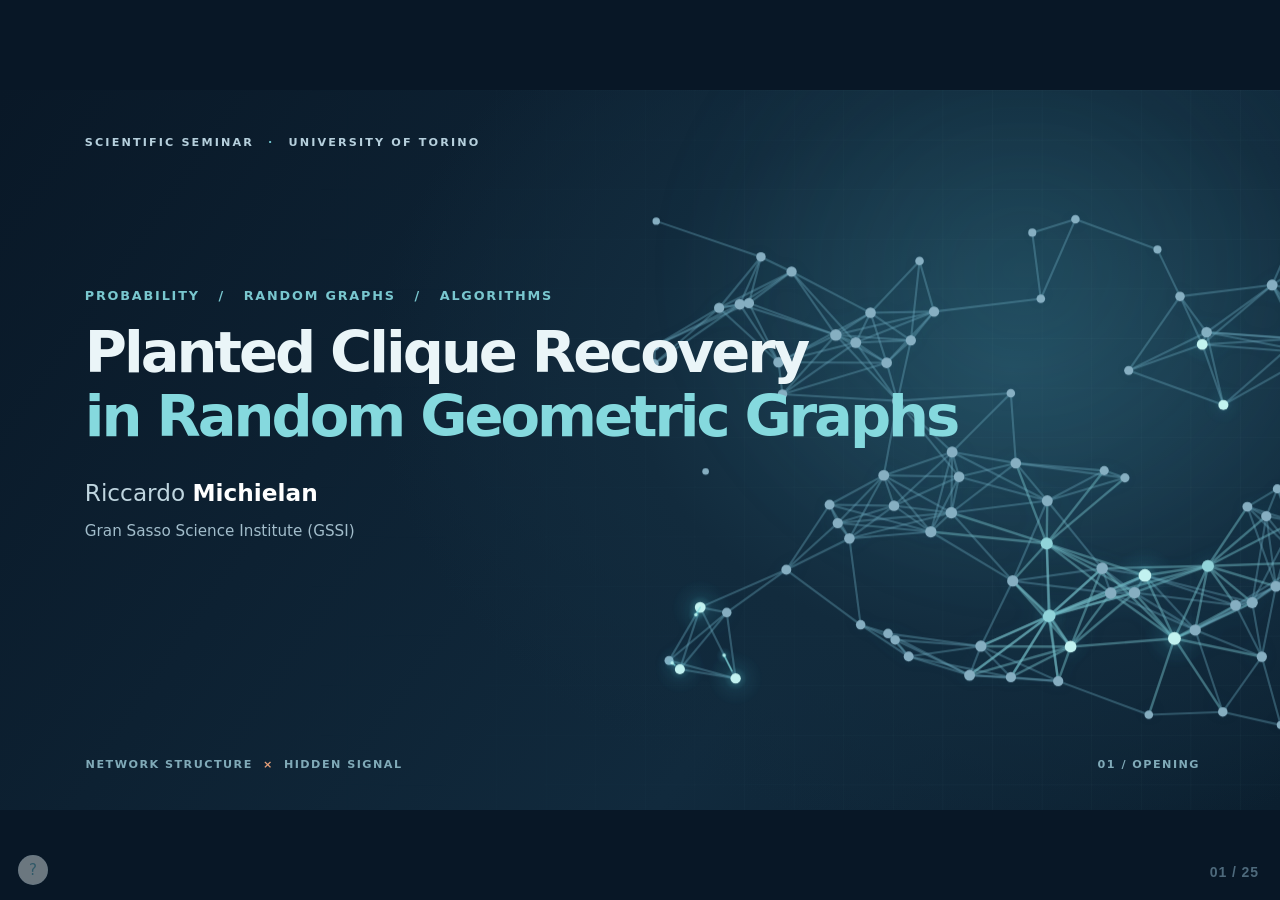
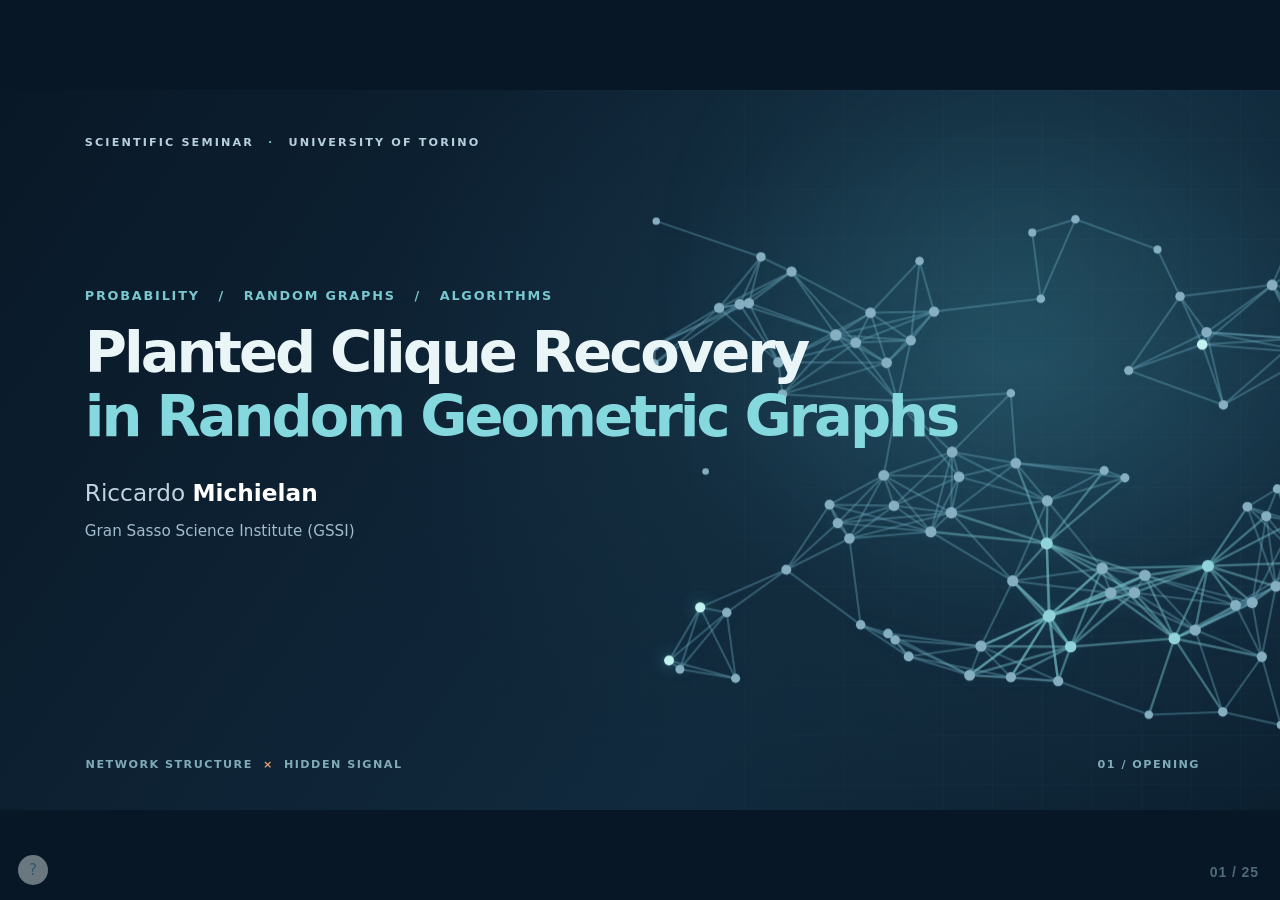
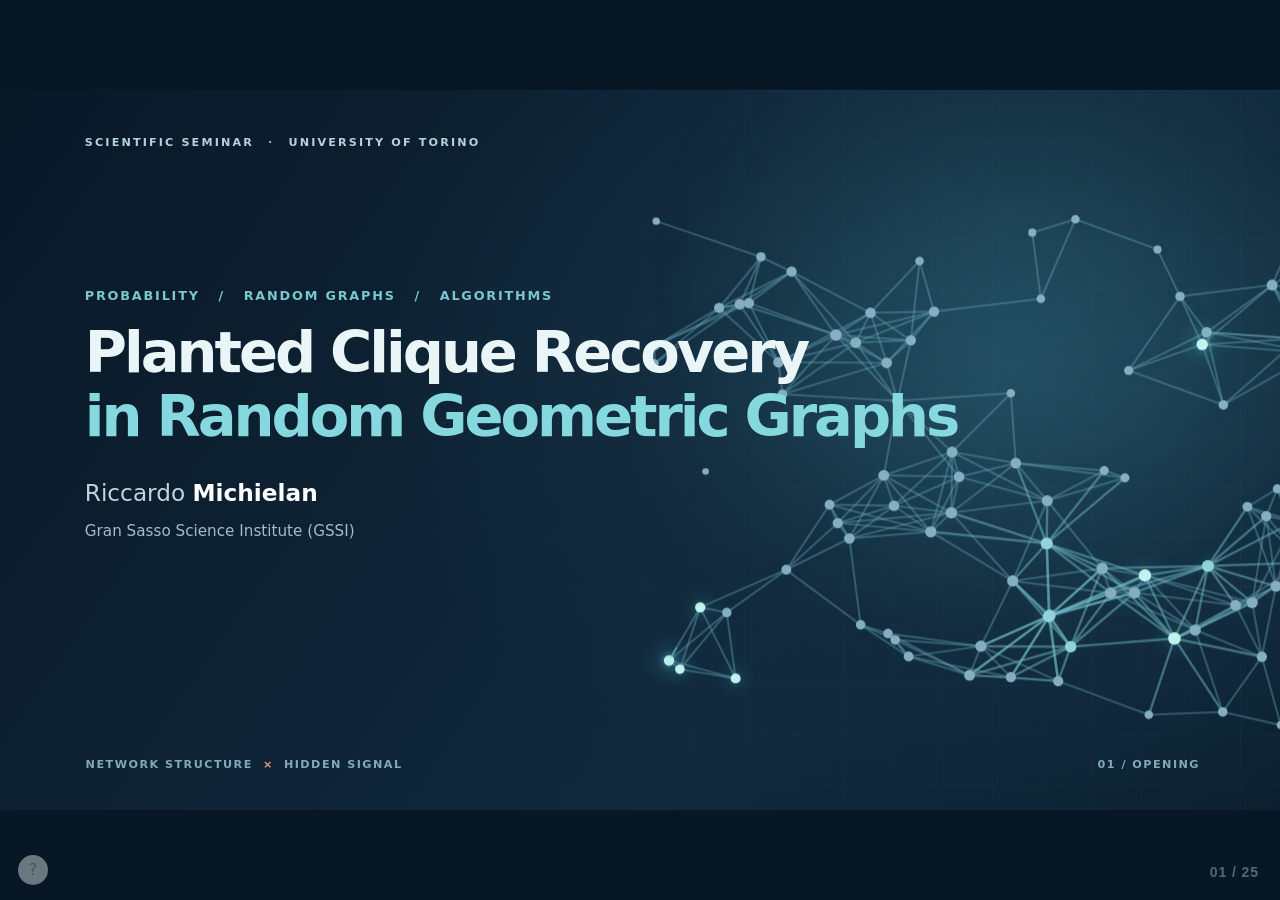
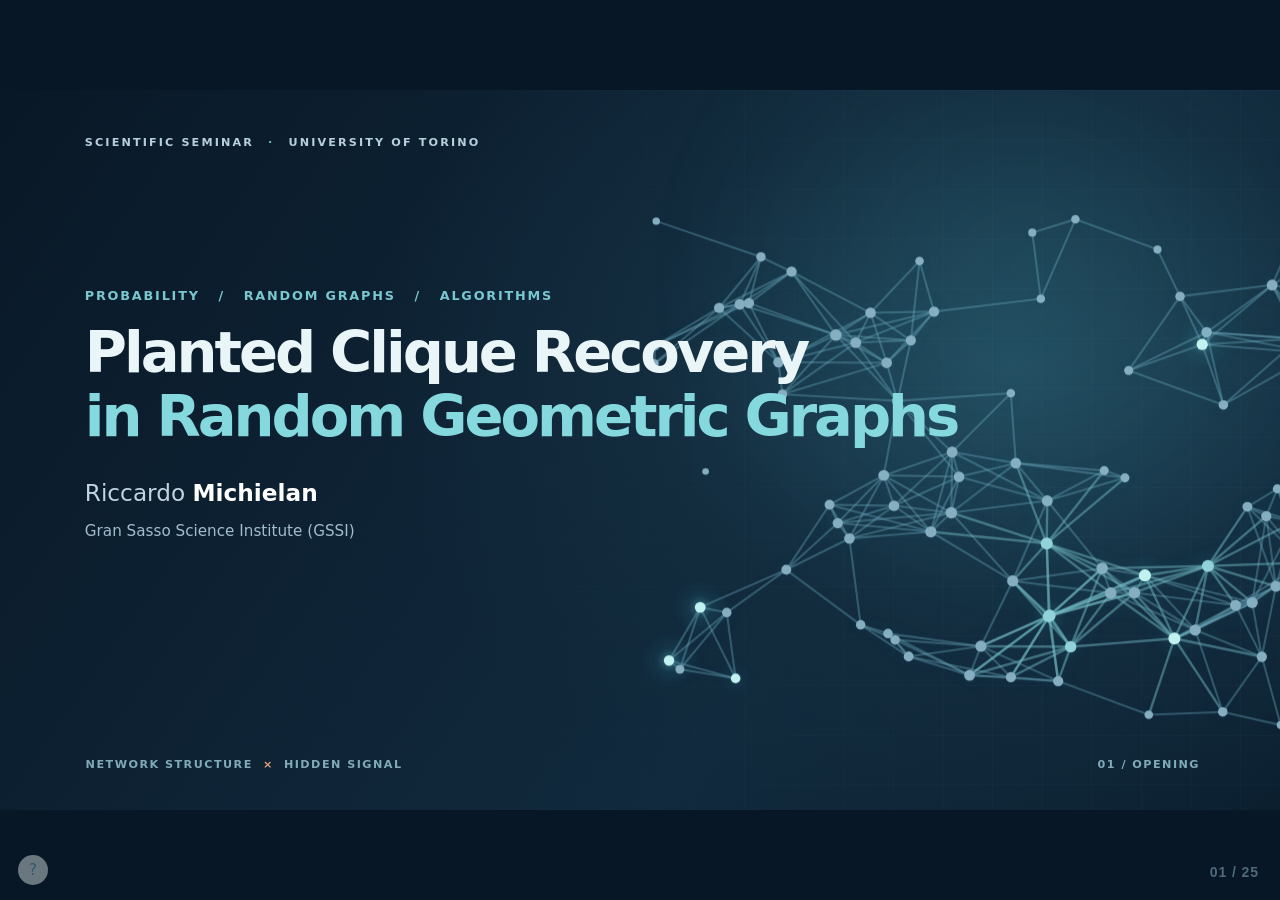
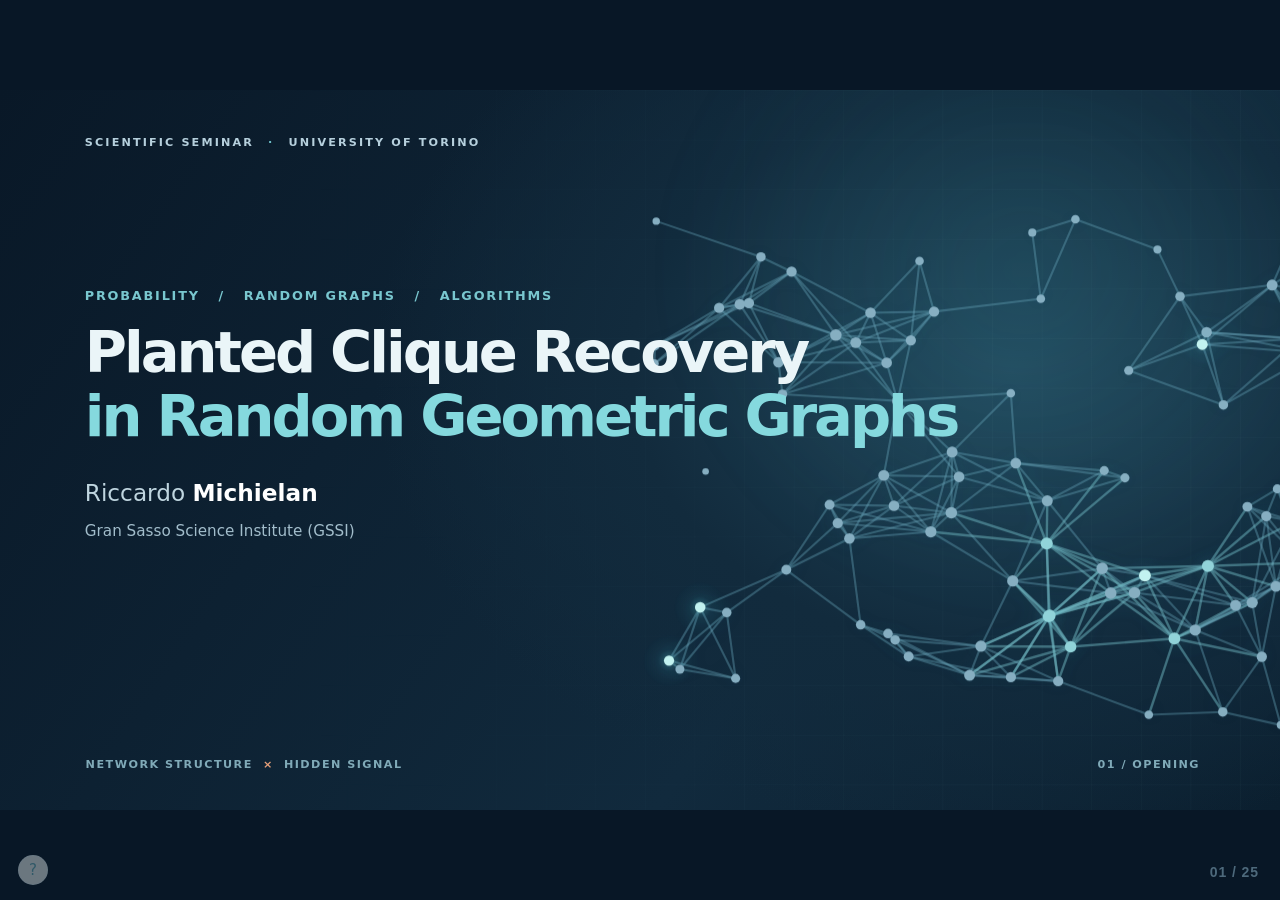
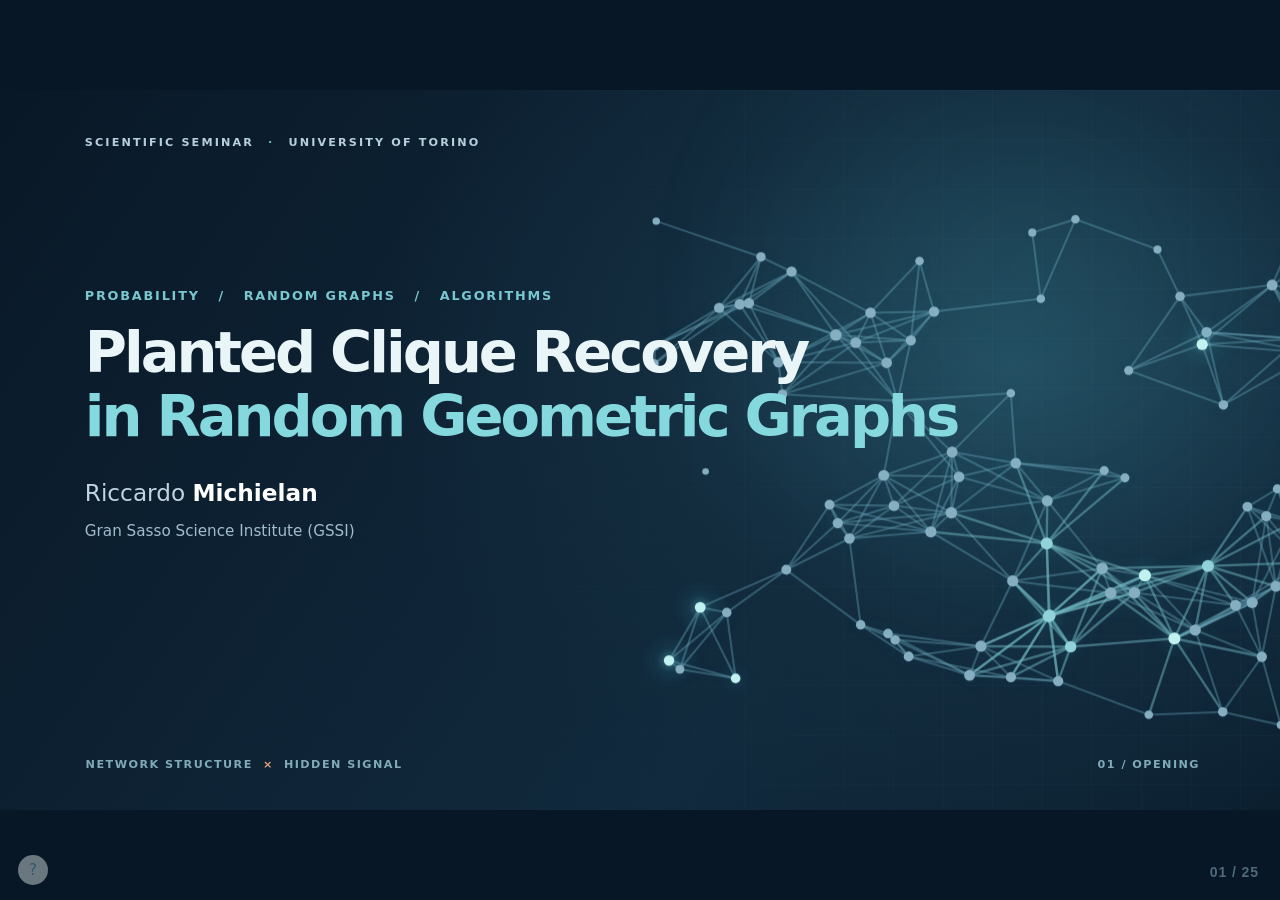
